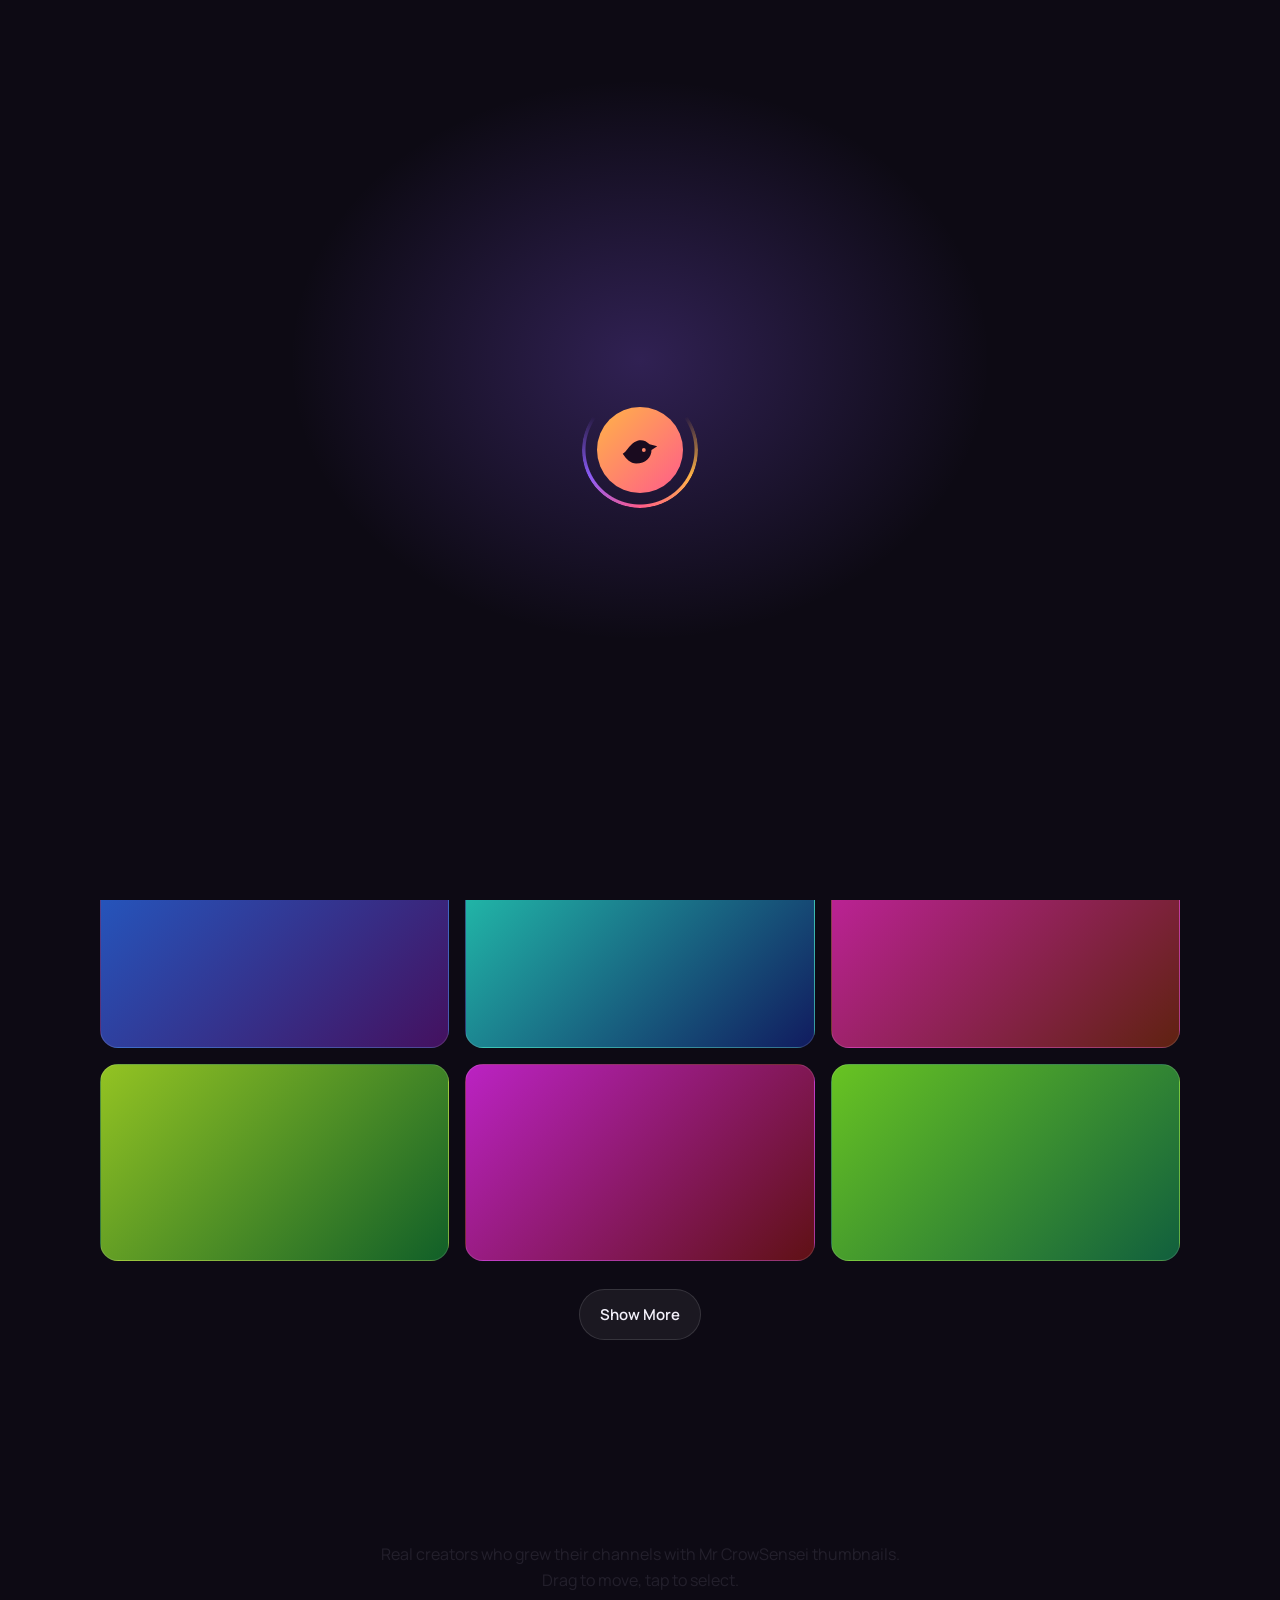
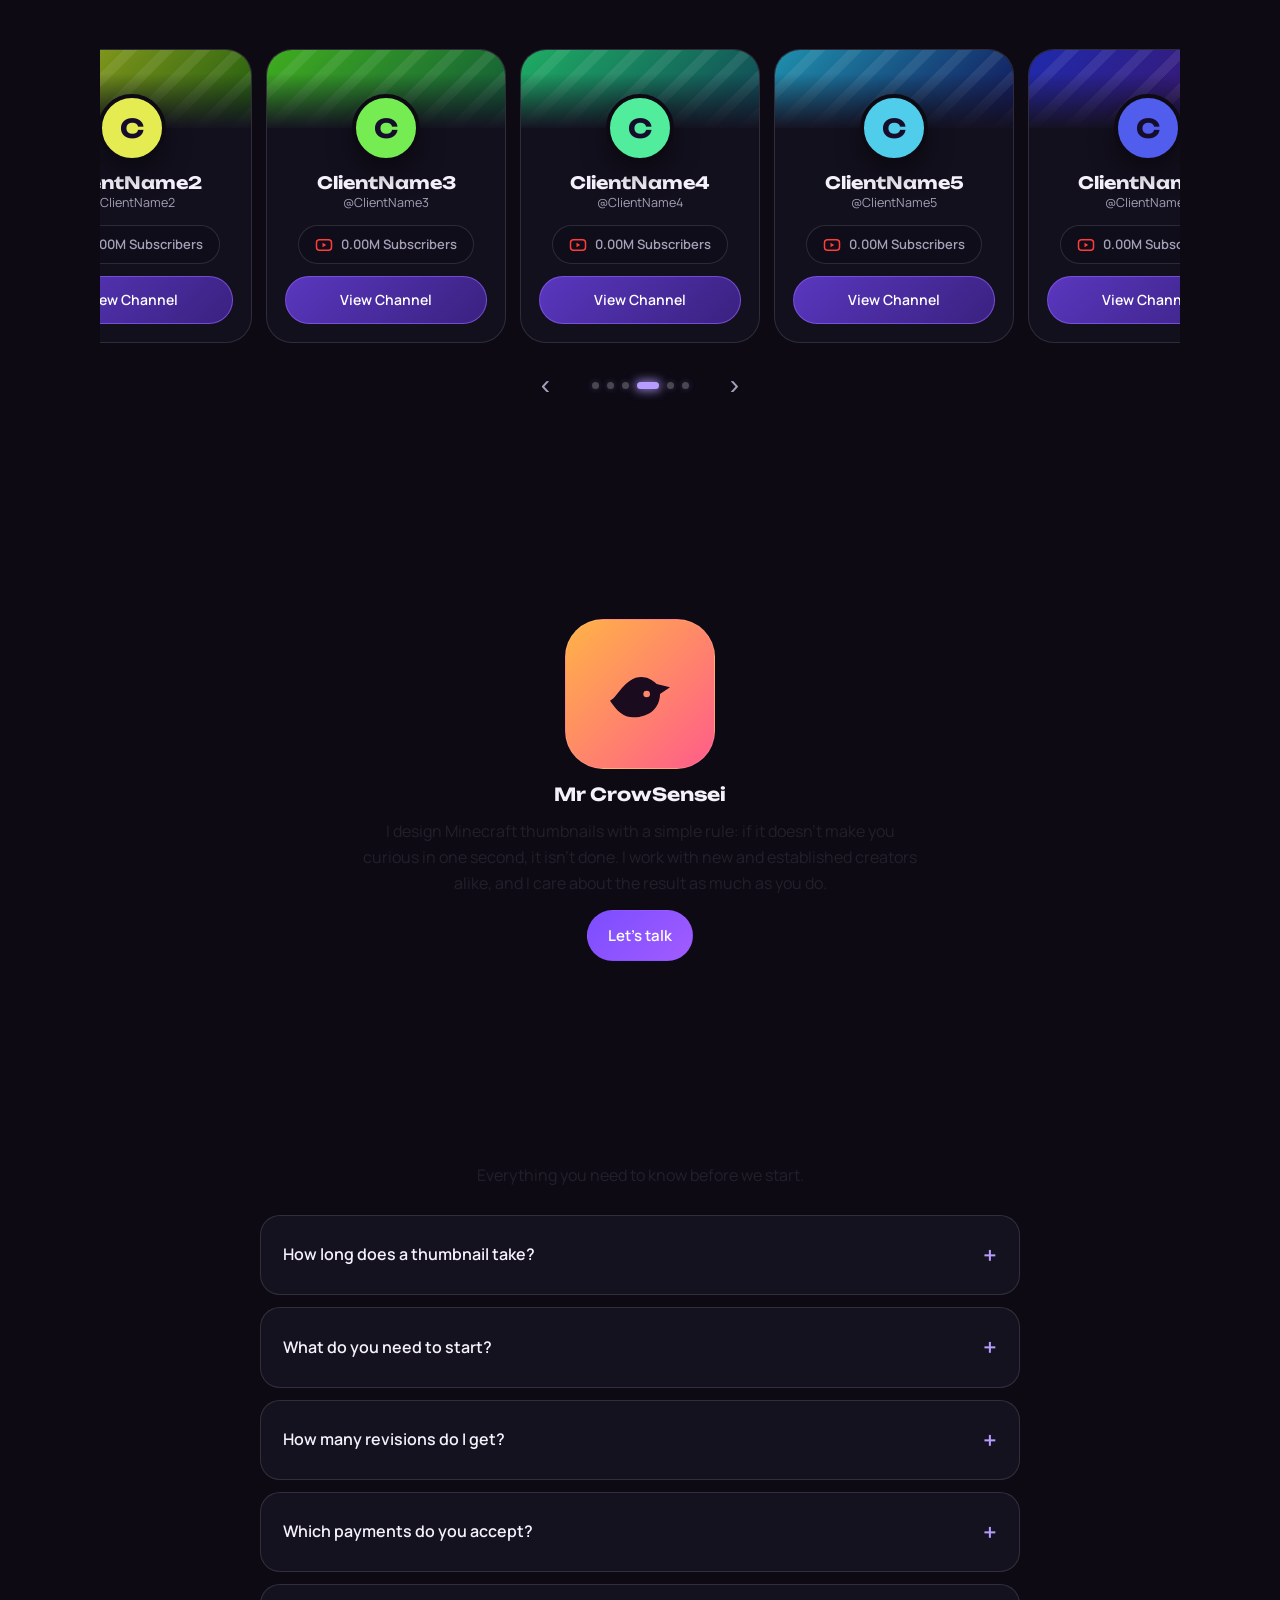
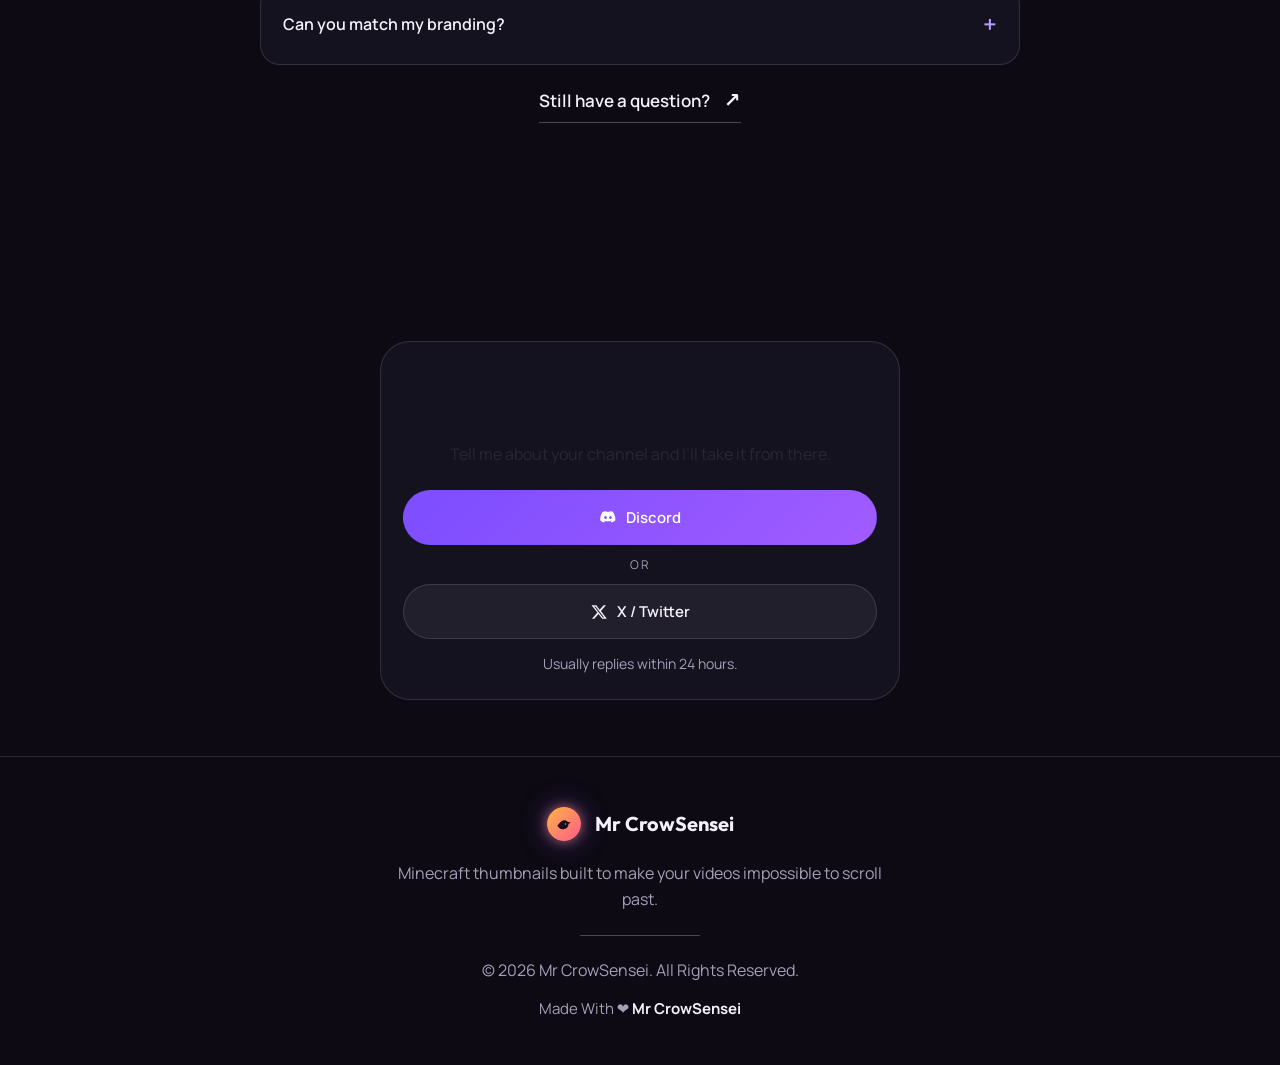
==== index.html @ 24ac427c "Update index.html" ====
<!DOCTYPE html>
<html lang="en">
<head>
<meta charset="utf-8">
<meta name="color-scheme" content="dark">
<meta name="viewport" content="width=device-width, initial-scale=1, viewport-fit=cover">
<meta name="theme-color" content="#0d0a14">
<script>try{var __t=localStorage.getItem("cs_theme");document.documentElement.dataset.theme=(__t==="light")?"light":"dark"}catch(e){document.documentElement.dataset.theme="dark"}</script>
<title>Mr CrowSensei — Thumbnail Designer</title>
<meta name="description" content="Mr CrowSensei — Professional Minecraft Thumbnail Designer">
<meta property="og:type" content="website">
<meta property="og:site_name" content="Mr CrowSensei">
<meta property="og:title" content="Mr CrowSensei — Thumbnail Designer">
<meta property="og:description" content="Mr CrowSensei — Professional Minecraft Thumbnail Designer">
<meta property="og:url" content="https://YOUR-SITE-URL/">
<meta property="og:image" content="https://YOUR-SITE-URL/banner.png">
<meta property="og:image:width" content="1200">
<meta property="og:image:height" content="630">
<meta name="twitter:card" content="summary_large_image">
<meta name="twitter:title" content="Mr CrowSensei — Thumbnail Designer">
<meta name="twitter:description" content="Mr CrowSensei — Professional Minecraft Thumbnail Designer">
<meta name="twitter:image" content="https://YOUR-SITE-URL/banner.png">
<link rel="preconnect" href="https://fonts.googleapis.com">
<link rel="preconnect" href="https://fonts.gstatic.com" crossorigin>
<link href="https://fonts.googleapis.com/css2?family=Manrope:wght@400;500;600;700;800&family=Outfit:wght@600;700&family=Unbounded:wght@600;700&display=swap" rel="stylesheet">
<style>
:root{--bg:#0d0a14;--bgr:13,10,20;--tx:#f4f1fb;--mu:#a59fb8;--v:#8b5cf6;--vl:#b79cff;--a:#ffb347;--p:#ff5c8a;--sf:rgba(24,20,34,.8);--card:20,17,32;--nav:18,14,28;--bd:rgba(255,255,255,.12);--ov1:rgba(255,255,255,.06);--ov2:rgba(255,255,255,.1);--line:rgba(255,255,255,.25);--g1:rgba(139,92,246,.28);--g2:rgba(255,179,71,.08);--g3:rgba(255,92,138,.14);--nsh:rgba(0,0,0,.35);box-sizing:border-box;color-scheme:dark;padding-top:env(safe-area-inset-top,0px);padding-bottom:env(safe-area-inset-bottom,0px)}
html[data-theme=light]{--bg:#f6f3ff;--bgr:246,243,255;--tx:#1b1530;--mu:#6a6382;--vl:#7c4dff;--sf:rgba(255,255,255,.85);--card:255,255,255;--nav:255,255,255;--bd:rgba(40,20,80,.14);--ov1:rgba(40,20,80,.06);--ov2:rgba(40,20,80,.1);--line:rgba(40,20,80,.28);--g1:rgba(139,92,246,.16);--g2:rgba(255,179,71,.14);--g3:rgba(255,92,138,.1);--nsh:rgba(40,20,80,.14);color-scheme:light}
*{box-sizing:border-box;margin:0}
html{scroll-behavior:smooth;scroll-padding-top:90px;background:var(--bg)}
body{background:var(--bg);color:var(--tx);font-family:Manrope,system-ui,-apple-system,Segoe UI,sans-serif;line-height:1.6;overflow-x:hidden;transition:background-color .4s,color .4s}
body.ld{overflow:hidden}
body::before{content:"";position:fixed;inset:0;z-index:-2;background:radial-gradient(520px 480px at 85% 0,var(--g1),transparent 65%),radial-gradient(500px 420px at 0 55%,var(--g2),transparent 65%),radial-gradient(560px 500px at 65% 100%,var(--g3),transparent 65%)}
#pt{position:fixed;inset:0;width:100%;height:100%;z-index:-1;pointer-events:none}
a{color:inherit;text-decoration:none}
section{padding:56px 20px;max-width:1120px;margin:auto}
/* loader */
#ld{position:fixed;inset:0;z-index:100;background:radial-gradient(500px 400px at 50% 40%,var(--g1),transparent 70%),var(--bg);display:flex;flex-direction:column;align-items:center;justify-content:center;gap:26px;transition:opacity .7s,visibility .7s}
#ld.out{opacity:0;visibility:hidden}
.lw{position:relative;width:116px;height:116px;display:grid;place-items:center}
.ring{position:absolute;inset:0;border-radius:50%;background:conic-gradient(from 0deg,transparent 0 15%,var(--a),var(--p),var(--v),transparent 85%);-webkit-mask:radial-gradient(farthest-side,transparent calc(100% - 4px),#000 calc(100% - 3px));mask:radial-gradient(farthest-side,transparent calc(100% - 4px),#000 calc(100% - 3px));animation:spin 1.4s linear infinite}
@keyframes spin{to{transform:rotate(360deg)}}
.lcr{width:86px;height:86px;border-radius:50%;background:linear-gradient(135deg,var(--a),var(--p));display:grid;place-items:center;animation:pl 1.6s ease-in-out infinite;overflow:hidden}
.lcr svg{width:46px;fill:#1a0b1f}
@keyframes pl{50%{transform:scale(1.07)}}
/* nav (flat translucent glass, like Watereye) */
.nav{position:fixed;top:calc(env(safe-area-inset-top,0px) + 12px);left:50%;transform:translateX(-50%);width:min(94%,980px);z-index:50;display:flex;align-items:center;justify-content:space-between;padding:7px 10px 7px 8px;border-radius:999px;background:rgba(var(--nav),.5);backdrop-filter:blur(18px) saturate(150%);-webkit-backdrop-filter:blur(18px) saturate(150%);border:1px solid var(--bd);box-shadow:0 8px 30px var(--nsh)}
.logo{display:flex;align-items:center;gap:10px;font:700 16px Outfit,system-ui;letter-spacing:.2px}
.lg0{width:34px;height:34px;border-radius:50%;background:linear-gradient(135deg,var(--a),var(--p));display:grid;place-items:center;flex:none;overflow:hidden;box-shadow:0 0 12px rgba(255,140,110,.6),0 0 26px rgba(139,92,246,.5);animation:lgw 3s ease-in-out infinite}
@keyframes lgw{50%{box-shadow:0 0 18px rgba(255,140,110,.85),0 0 38px rgba(139,92,246,.7)}}
.lg0 svg{width:18px;fill:#1a0b1f}
.links{display:flex;gap:2px}
.links a{padding:8px 14px;border-radius:999px;font-size:14px;color:var(--mu);font-weight:600;transition:.2s}
.links a:hover,.links a.act{color:var(--tx);background:var(--ov1)}
.nr{display:flex;align-items:center;gap:6px}
.tbtn{width:36px;height:36px;border:0;border-radius:50%;background:var(--ov1);color:var(--tx);display:grid;place-items:center;cursor:pointer;padding:0;transition:background .2s,transform .3s}
.tbtn:hover{background:var(--ov2);transform:rotate(18deg)}
.tbtn svg{width:18px;height:18px}
.tbtn .su{display:none}
html[data-theme=light] .tbtn .su{display:block}
html[data-theme=light] .tbtn .mo{display:none}
.cta,.mcta{border:1px solid rgba(139,92,246,.7);background:linear-gradient(135deg,rgba(94,58,200,.95),rgba(60,34,130,.97));color:#fff;font-weight:600}
.cta{padding:10px 20px;border-radius:999px;font-size:14px}
.burger{display:none;width:38px;height:38px;border:0;background:none;cursor:pointer;flex-direction:column;gap:5px;align-items:center;justify-content:center}
.burger span{width:20px;height:2px;background:var(--tx);border-radius:2px;transition:.3s}
.burger.on span:nth-child(1){transform:translateY(7px) rotate(45deg)}
.burger.on span:nth-child(2){opacity:0}
.burger.on span:nth-child(3){transform:translateY(-7px) rotate(-45deg)}
.menu{position:fixed;top:calc(env(safe-area-inset-top,0px) + 70px);left:50%;transform:translate(-50%,-8px);width:min(94%,980px);z-index:49;padding:10px;border-radius:28px;background:rgba(var(--nav),.62);backdrop-filter:blur(28px) saturate(140%);-webkit-backdrop-filter:blur(28px) saturate(140%);border:1px solid var(--bd);box-shadow:0 12px 40px var(--nsh);opacity:0;pointer-events:none;transition:.3s;display:flex;flex-direction:column;gap:2px;text-align:center}
.menu.on{opacity:1;pointer-events:auto;transform:translate(-50%,0)}
.menu a{padding:11px 16px;border-radius:16px;font-size:15px;color:var(--mu);font-weight:500}
.menu a.act,.menu a:active{background:var(--ov2);color:var(--tx)}
.menu .mcta{margin-top:6px;padding:12px;border-radius:999px;color:#fff}
@media(max-width:820px){.links,.cta{display:none}.burger{display:flex}}
/* hero */
.hero{position:relative;min-height:0;display:flex;align-items:center;justify-content:center;text-align:center;padding:118px 20px 30px}
.hbg{position:absolute;top:0;bottom:0;left:50%;width:100vw;margin-left:-50vw;overflow:hidden;z-index:0;pointer-events:none;-webkit-mask-image:linear-gradient(#000 60%,transparent);mask-image:linear-gradient(#000 60%,transparent)}
.hbg::after{content:"";position:absolute;inset:0;background:radial-gradient(70% 60% at 50% 45%,rgba(var(--bgr),.82),rgba(var(--bgr),.3))}
.rot{position:absolute;inset:-20% -30%;display:flex;flex-direction:column;gap:14px;justify-content:center;opacity:.5;transform:rotate(-10deg)}
.hr .in{display:flex;gap:14px;width:max-content;animation:mq 80s linear infinite}
.hr:nth-child(2) .in{animation-duration:100s;animation-direction:reverse}
.hr:nth-child(3) .in{animation-duration:70s}
@keyframes mq{to{transform:translateX(-50%)}}
.hr i{display:block;width:210px;aspect-ratio:16/9;border-radius:14px;border:1px solid var(--bd)}
.hc{position:relative;z-index:1;max-width:700px}
.kick{display:inline-flex;align-items:center;gap:10px;padding:10px 20px 10px 16px;border-radius:999px;background:rgba(var(--card),.8);border:1px solid var(--bd);font-size:14px;font-weight:600;color:var(--tx)}
.gd{width:10px;height:10px;border-radius:50%;background:#34d58a;animation:gdp 2s ease-in-out infinite}
@keyframes gdp{0%,100%{box-shadow:0 0 2px 0 rgba(52,213,138,.9)}50%{box-shadow:0 0 14px 5px rgba(52,213,138,.5)}}
h1{font:800 clamp(38px,10.5vw,84px)/1.05 Manrope,system-ui;letter-spacing:-2px;margin:22px 0 12px}
h1 span,.grad{background:linear-gradient(90deg,var(--a),var(--p),var(--vl));-webkit-background-clip:text;background-clip:text;color:transparent}
.hl{font:600 clamp(18px,4.8vw,28px)/1.35 Manrope,system-ui;margin-bottom:14px}
.sw{position:relative;display:inline-block;animation:dim 6s infinite}
.sw::after{content:"";position:absolute;left:-4px;right:-4px;top:54%;height:4px;border-radius:4px;background:#ff2d4d;box-shadow:0 0 12px #ff2d4d;transform:scaleX(0);transform-origin:left;animation:ln 6s infinite}
.nw{display:inline-block;color:var(--vl);font-weight:800;animation:pop 6s infinite}
@keyframes ln{0%,10%{transform:scaleX(0)}28%,88%{transform:scaleX(1)}95%,100%{transform:scaleX(0)}}
@keyframes dim{0%,25%{opacity:1}35%,88%{opacity:.4}95%,100%{opacity:1}}
@keyframes pop{0%,28%{opacity:0;transform:translateY(8px) scale(.9)}40%,88%{opacity:1;transform:none}95%,100%{opacity:0;transform:translateY(8px) scale(.9)}}
.hc>p{color:var(--mu);font-size:clamp(15px,3.8vw,18px);max-width:520px;margin:0 auto}
.btns{display:flex;gap:10px;justify-content:center;margin:26px 0}
.btn,.cv,.cta,.mcta{position:relative;overflow:hidden;transition:transform .25s,background .2s,border-color .2s}
.btn{display:inline-flex;align-items:center;justify-content:center;gap:9px;padding:14px 20px;border-radius:999px;border:1px solid var(--bd);background:var(--ov1);color:var(--tx);font:600 15px Manrope,system-ui;cursor:pointer;white-space:nowrap}
.btn:hover{background:var(--ov2)}
.btn.p{background:linear-gradient(135deg,#7c4dff,#a15cff);border-color:transparent;color:#fff}
.btn::after,.cv::after,.cta::after,.mcta::after{content:"";position:absolute;top:0;bottom:0;left:-70%;width:45%;background:linear-gradient(105deg,transparent,rgba(255,255,255,.42),transparent);transform:skewX(-20deg);pointer-events:none;opacity:0}
.btn.pr,.cv.pr,.cta.pr,.mcta.pr{transform:scale(1.04)}
.shine::after{animation:shn .85s ease}
@keyframes shn{0%{left:-70%;opacity:1}100%{left:130%;opacity:1}}
.hero .btns .btn{flex:1;max-width:210px;padding:14px 10px;font-size:clamp(13px,3.7vw,15px)}
.stats{display:flex;justify-content:center;gap:clamp(22px,7vw,50px)}
.stats b{display:block;font:800 clamp(24px,6vw,32px) Manrope,system-ui;color:var(--vl);line-height:1.2}
.stats span{font-size:11px;letter-spacing:1.5px;text-transform:uppercase;color:var(--mu)}
/* headings */
.tag{display:flex;align-items:center;justify-content:center;gap:14px;color:var(--vl);font:600 14px Manrope,system-ui;letter-spacing:1.5px;text-transform:uppercase}
.tag::before,.tag::after{content:"";width:60px;height:1px}
.tag::before{background:linear-gradient(90deg,transparent,#8b5cf6)}
.tag::after{background:linear-gradient(90deg,#8b5cf6,transparent)}
h2{font:800 clamp(26px,6vw,42px)/1.12 Manrope,system-ui;text-align:center;letter-spacing:-1px;margin:14px 0 10px}
.sub{color:var(--mu);text-align:center;max-width:540px;margin:0 auto 26px}
/* text animations (different style per heading) */
.aw{display:inline-block;vertical-align:bottom}
[data-a=rise] .aw{overflow:hidden;padding:.08em .05em .18em;margin:-.08em -.05em -.18em}
[data-a] .ai{display:inline-block;transition:transform .85s cubic-bezier(.2,.8,.2,1),opacity .85s ease,filter .85s ease;transition-delay:calc(var(--d,0ms) + var(--i)*70ms)}
[data-a=rise] .ai{transform:translateY(115%) rotate(4deg);opacity:0;filter:blur(8px)}
[data-a=blur] .ai{transform:scale(1.25);opacity:0;filter:blur(16px)}
[data-a=letters] .ai{transform:translateY(.5em);opacity:0;filter:blur(6px);transition-delay:calc(var(--d,0ms) + var(--i)*28ms)}
[data-a=slide] .ai{transform:translateX(-36px);opacity:0}
[data-a=flip]{perspective:700px}
[data-a=flip] .ai{transform:rotateX(-85deg) translateY(30%);transform-origin:50% 100%;opacity:0}
[data-a=fade] .ai{opacity:.14;transition:opacity .6s ease;transition-delay:calc(var(--d,0ms) + var(--i)*30ms)}
[data-a].in .ai{transform:none;opacity:1;filter:none}
h1 span .ai,.grad .ai{background:linear-gradient(90deg,var(--a),var(--p),var(--vl));-webkit-background-clip:text;background-clip:text;color:transparent}
[data-a=tag]{opacity:0;letter-spacing:.6em;transition:opacity .8s,letter-spacing .9s cubic-bezier(.2,.8,.2,1)}
[data-a=tag].in{opacity:1;letter-spacing:1.5px}
[data-a=tag]::before,[data-a=tag]::after{transform:scaleX(0);transition:transform .9s .2s}
[data-a=tag]::before{transform-origin:right}
[data-a=tag]::after{transform-origin:left}
[data-a=tag].in::before,[data-a=tag].in::after{transform:scaleX(1)}
/* portfolio */
.grid{display:grid;grid-template-columns:repeat(auto-fill,minmax(320px,1fr));gap:16px}
.th{position:relative;aspect-ratio:16/9;border-radius:18px;border:1px solid var(--bd);cursor:pointer;transition:transform .25s}
.hide{display:none}
.more{display:flex;margin:28px auto 0;width:max-content}
/* creators */
.car{position:relative;display:flex;gap:14px;overflow-x:auto;scrollbar-width:none;padding:30px 14px 22px;overscroll-behavior-x:contain;cursor:grab;-webkit-overflow-scrolling:touch}
.car::-webkit-scrollbar{display:none}
.car.drag{cursor:grabbing;user-select:none}
.cc{flex:0 0 min(240px,66vw);border-radius:26px;background:rgba(var(--card),.9);border:1px solid var(--bd);overflow:hidden;text-align:center;padding-bottom:18px;transition:border-color .25s,box-shadow .25s,transform .35s cubic-bezier(.2,.8,.2,1);cursor:pointer;user-select:none;-webkit-user-select:none}
.cc:not(.sel){transform:none}
.cc.sel{transform:scale(1.05);z-index:2;border-color:var(--vl);box-shadow:0 0 0 1px var(--vl),0 0 20px rgba(139,92,246,.22)}
.cc a{-webkit-user-drag:none}
.cb{height:78px;position:relative}
.cb::before{content:"";position:absolute;inset:0;z-index:1;background:linear-gradient(to bottom,transparent 30%,rgba(var(--card),.97))}
.cb::after{content:"";position:absolute;inset:0;background:repeating-linear-gradient(135deg,rgba(255,255,255,.14) 0 10px,transparent 10px 26px);opacity:.55}
.ca{width:68px;height:68px;border-radius:50%;margin:-34px auto 0;border:4px solid var(--bg);display:grid;place-items:center;font:700 26px Unbounded,system-ui;color:#150d2b;position:relative;z-index:2;box-shadow:0 12px 26px rgba(0,0,0,.45);overflow:hidden}
.cn{font:700 17px Unbounded,system-ui;margin-top:10px}
.ch{color:var(--mu);font-size:12.5px}
.cs{display:inline-flex;align-items:center;gap:8px;margin:12px 0;padding:8px 16px;border-radius:999px;background:rgba(var(--bgr),.5);border:1px solid var(--bd);font-weight:600;color:var(--mu);font-size:13px}
.cv{display:block;margin:0 18px;padding:12px;border-radius:999px;border:1px solid rgba(139,92,246,.7);background:linear-gradient(135deg,rgba(94,58,200,.95),rgba(60,34,130,.97));color:#fff;font-weight:600;font-size:14px}
.cnav{display:flex;align-items:center;justify-content:center;gap:30px;margin-top:4px}
.cnb{width:32px;height:32px;border:0;background:none;color:var(--mu);font-size:28px;line-height:1;cursor:pointer;padding:0}
.cnb:hover{color:var(--tx)}
.cdots{display:flex;gap:8px;align-items:center}
.cdots span{width:7px;height:7px;border-radius:7px;background:var(--line);cursor:pointer;transition:.3s;box-shadow:0 0 6px rgba(183,156,255,.25)}
.cdots .on{width:22px;background:var(--vl);box-shadow:0 0 10px 2px rgba(183,156,255,.75)}
/* about / faq / contact */
.ab{display:flex;flex-direction:column;align-items:center;text-align:center;gap:14px;margin-top:26px}
.avs{width:150px;height:150px;border-radius:38px;background:linear-gradient(135deg,var(--a),var(--p));display:grid;place-items:center;border:1px solid var(--bd);overflow:hidden;animation:flt 6s ease-in-out infinite}
@keyframes flt{0%,100%{transform:translateY(0)}50%{transform:translateY(-10px)}}
.avs svg{width:80px;fill:#1a0b1f}
.ab b{font:700 18px Unbounded,system-ui}
.ab p{color:var(--mu);max-width:560px}
details{border-radius:20px;border:1px solid var(--bd);background:var(--sf);margin-bottom:12px;max-width:760px;margin-left:auto;margin-right:auto}
summary{list-style:none;display:flex;justify-content:space-between;align-items:center;gap:14px;padding:20px 22px;font-weight:600;cursor:pointer}
summary::-webkit-details-marker{display:none}
summary::after{content:"+";font-size:24px;color:var(--vl);transition:transform .3s;flex:none}
details[open] summary::after{transform:rotate(45deg)}
details p{padding:0 22px 20px;color:var(--mu)}
.stq{display:flex;width:max-content;align-items:center;gap:14px;margin:24px auto 0;padding-bottom:10px;border-bottom:1px solid var(--line);font:600 17px Manrope,system-ui;color:var(--tx);transition:.2s}
.stq span{font-size:20px;line-height:1}
.stq:hover{border-color:var(--vl);color:var(--vl)}
.ct{text-align:center}
.cbox{max-width:520px;margin:26px auto 0;padding:30px 22px 24px;border-radius:30px;background:var(--sf);border:1px solid var(--bd)}
.cbox h3{font:800 clamp(19px,5vw,25px)/1.25 Manrope,system-ui;margin-bottom:8px}
.cbox .sub{margin-bottom:22px}
#contact h2{font-weight:800}
#cts{display:flex;flex-direction:column;gap:10px;margin:0 0 14px}
#cts .btn{width:100%;padding:16px}
.or{color:var(--mu);font-size:12px;letter-spacing:2px;text-transform:uppercase;text-align:center}
.ic{width:18px;height:18px;flex:none}
.note{color:var(--mu);font-size:14px}
footer{text-align:center;padding:50px 20px 44px;border-top:1px solid var(--bd);color:var(--mu)}
.ft-top{display:flex;align-items:center;justify-content:center;gap:14px;width:max-content;margin:0 auto;cursor:pointer;transition:transform .3s}
.ft-top:hover{transform:translateY(-3px)}
.ft-top b{font:700 20px/1 Outfit,system-ui;color:var(--tx)}
.ft-d{max-width:520px;margin:20px auto 0;font-size:16px}
.ft-hr{width:120px;height:1px;background:var(--line);margin:22px auto}
.ft-m{margin-top:14px;font-size:15px}.ft-m b{color:var(--tx)}
.hrt{display:inline-block;animation:hb 1.4s ease-in-out infinite}
@keyframes hb{0%,100%{transform:scale(1)}50%{transform:scale(1.2)}}
/* fade (blur-in) on scroll */
.rv{opacity:0;transform:translateY(26px);filter:blur(10px);transition:opacity .8s ease,transform .8s ease,filter .8s ease}
.rv.in{opacity:1;transform:none;filter:none}
.th.rv{transition:opacity .8s ease,filter .8s ease,transform .35s ease}
.th.rv.in:hover,.th.rv.in:active,.th.rv.in.hv{transform:scale(1.05);z-index:2}
@media(hover:hover){.btn:hover,.cv:hover,.cta:hover,.mcta:hover{transform:scale(1.04)}}
@media(prefers-reduced-motion:reduce){.rv{opacity:1!important;transform:none!important;filter:none!important}[data-a] .ai{opacity:1!important;transform:none!important;filter:none!important}[data-a=tag]{opacity:1!important;letter-spacing:1.5px!important}[data-a=tag]::before,[data-a=tag]::after{transform:none!important}.avs{animation:none}}
/* viewer */
.vxb{width:48px;height:48px;font-size:22px}
#vw{position:fixed;inset:0;z-index:90;background:rgba(var(--bgr),.96);display:flex;flex-direction:column;padding-top:env(safe-area-inset-top,0px);opacity:0;visibility:hidden;transition:opacity .3s,visibility .3s}
#vw.on{opacity:1;visibility:visible}
.vtop{display:flex;align-items:center;justify-content:flex-end;gap:10px;padding:16px 18px}
.vb2{width:42px;height:42px;border-radius:50%;border:1px solid var(--bd);background:var(--ov1);color:var(--tx);font-size:20px;cursor:pointer;display:grid;place-items:center;flex:none;padding:0}
#vc{font-size:12px;color:var(--mu)}
#vst{flex:1;position:relative;overflow:hidden;touch-action:none;display:grid;place-items:center}
#vi{width:min(calc(100% - 32px),calc((100vh - 300px)*16/9));aspect-ratio:16/9;border-radius:22px;transition:transform .25s;will-change:transform;box-shadow:0 20px 60px rgba(0,0,0,.45)}
#vi.dr{transition:none}
.vhint{text-align:center;color:var(--mu);font-size:15px;padding:10px 0 12px}
.vstrip{display:flex;align-items:center;gap:10px;padding:0 14px calc(env(safe-area-inset-bottom,0px) + 16px)}
#vs{position:relative;flex:1;display:flex;gap:8px;overflow-x:auto;scrollbar-width:none;padding:6px 2px}
#vs::-webkit-scrollbar{display:none}
#vs i{flex:none;width:92px;aspect-ratio:16/9;border-radius:10px;opacity:.6;border:2px solid transparent;cursor:pointer;transition:.2s}
#vs i.on{opacity:1;border-color:var(--tx);transform:scale(1.05)}
</style>
</head>
<body class="ld">
<canvas id="pt"></canvas>
<div id="ld"><div class="lw"><div class="ring"></div><div class="lcr"><svg viewBox="0 0 24 24"><path d="M3 14c2-1 3-4 6-6 3-2 6-1 8 1l4 1-3 2c0 4-3 7-8 7-3 0-5-2-7-5zm11-3a1 1 0 100 2 1 1 0 000-2z"/></svg></div></div></div>

<nav class="nav">
  <a class="logo" href="#home"><span class="lg0"><svg viewBox="0 0 24 24"><path d="M3 14c2-1 3-4 6-6 3-2 6-1 8 1l4 1-3 2c0 4-3 7-8 7-3 0-5-2-7-5zm11-3a1 1 0 100 2 1 1 0 000-2z"/></svg></span><span class="sn">Mr CrowSensei</span></a>
  <div class="links"><a href="#home">Home</a><a href="#work">Portfolio</a><a href="#clients">Creators</a><a href="#about">About</a><a href="#faq">FAQs</a><a href="#contact">Contact</a></div>
  <div class="nr"><button class="tbtn" id="tt" aria-label="Switch theme"><svg class="mo" viewBox="0 0 24 24" fill="currentColor"><path d="M21 12.8A9 9 0 1 1 11.2 3a7 7 0 0 0 9.8 9.8z"/></svg><svg class="su" viewBox="0 0 24 24" fill="none" stroke="currentColor" stroke-width="2" stroke-linecap="round"><circle cx="12" cy="12" r="4"/><path d="M12 2v2M12 20v2M4.9 4.9l1.4 1.4M17.7 17.7l1.4 1.4M2 12h2M20 12h2M4.9 19.1l1.4-1.4M17.7 6.3l1.4-1.4"/></svg></button><a class="cta" href="#contact">Contact Me</a><button class="burger" id="bg" aria-label="Menu"><span></span><span></span><span></span></button></div>
</nav>
<div class="menu" id="mn"><a href="#home">Home</a><a href="#work">Portfolio</a><a href="#clients">Creators</a><a href="#about">About</a><a href="#faq">FAQs</a><a href="#contact">Contact</a><a class="mcta" href="#contact">Contact Me</a></div>

<section class="hero" id="home">
  <div class="hbg" id="hbg"></div>
  <div class="hc">
    <span class="kick"><i class="gd"></i>Available for commissions</span>
    <h1>Mr <span>CrowSensei</span></h1>
    <div class="hl"><span class="t1">Your Video Deserves A Thumbnail That</span> <span style="white-space:nowrap"><span class="sw">Whispers</span> <span class="nw">Roars</span>.</span></div>
    <p>Minecraft thumbnails built to make thumbs stop scrolling and start tapping.</p>
    <div class="btns"><a class="btn p" href="#work">View My Work</a><a class="btn" href="#contact">Work With Me</a></div>
    <div class="stats"><div><b data-n="300" data-s="+">0+</b><span>Thumbnails</span></div><div><b data-n="40" data-s="+">0+</b><span>Creators</span></div><div><b data-n="50" data-s="M+">0M+</b><span>Views driven</span></div></div>
  </div>
</section>

<section id="work">
  <div class="tag">The Work</div><h2>Featured Thumbnails</h2>
  <p class="sub">Recent thumbnails crafted for Minecraft creators. Tap any thumbnail to view it full screen.</p>
  <div class="grid" id="bn"></div>
  <a class="btn more" href="#" id="sm">Show More</a>
</section>

<section id="clients">
  <div class="tag">Creators</div><h2>Trusted by creators</h2>
  <p class="sub">Real creators who grew their channels with Mr CrowSensei thumbnails. Drag to move, tap to select.</p>
  <div class="car" id="tk"></div>
  <div class="cnav"><button class="cnb" id="cpv" aria-label="Previous">‹</button><div class="cdots" id="cdots"></div><button class="cnb" id="cnx" aria-label="Next">›</button></div>
</section>

<section id="about">
  <div class="tag">About</div><h2>The mind behind the feathers</h2>
  <div class="ab"><div class="avs"><svg viewBox="0 0 24 24"><path d="M3 14c2-1 3-4 6-6 3-2 6-1 8 1l4 1-3 2c0 4-3 7-8 7-3 0-5-2-7-5zm11-3a1 1 0 100 2 1 1 0 000-2z"/></svg></div>
    <b>Mr CrowSensei</b>
    <p>I design Minecraft thumbnails with a simple rule: if it doesn’t make you curious in one second, it isn’t done. I work with new and established creators alike, and I care about the result as much as you do.</p>
    <a class="btn p" href="#contact">Let’s talk</a></div>
</section>

<section id="faq">
  <div class="tag">FAQs</div><h2>Quick answers</h2>
  <p class="sub">Everything you need to know before we start.</p>
  <details><summary>How long does a thumbnail take?</summary><p>Usually 2-3 days, and faster if you share a deadline.</p></details>
  <details><summary>What do you need to start?</summary><p>Edit this answer.</p></details>
  <details><summary>How many revisions do I get?</summary><p>Edit this answer.</p></details>
  <details><summary>Which payments do you accept?</summary><p>Edit this answer.</p></details>
  <details><summary>Can you match my branding?</summary><p>Edit this answer.</p></details>
  <a class="stq" href="#contact">Still have a question? <span>↗</span></a>
</section>

<section id="contact" class="ct">
  <div class="tag">Contact</div>
  <h2>Let’s Work <span class="grad">Together</span></h2>
  <div class="cbox">
    <h3>Ready to make your next video unmissable?</h3>
    <p class="sub">Tell me about your channel and I’ll take it from there.</p>
    <div id="cts"></div><p class="note">Usually replies within 24 hours.</p>
  </div>
</section>

<footer>
  <a class="ft-top" href="#home" id="ftl"><span class="lg0"><svg viewBox="0 0 24 24"><path d="M3 14c2-1 3-4 6-6 3-2 6-1 8 1l4 1-3 2c0 4-3 7-8 7-3 0-5-2-7-5zm11-3a1 1 0 100 2 1 1 0 000-2z"/></svg></span><b>Mr CrowSensei</b></a>
  <p class="ft-d">Minecraft thumbnails built to make your videos impossible to scroll past.</p>
  <div class="ft-hr"></div>
  <p>© 2026 Mr CrowSensei. All Rights Reserved.</p>
  <p class="ft-m">Made With <span class="hrt">❤️</span> <b>Mr CrowSensei</b></p>
</footer>

<div id="vw"><div class="vtop"><button class="vb2 vxb" id="vx" aria-label="Close">✕</button></div><div id="vst"><div id="vi"></div></div><div class="vhint"><span id="vc"></span> · Swipe to browse · double-tap to zoom</div><div class="vstrip"><button class="vb2" id="vpv" aria-label="Previous">‹</button><div id="vs"></div><button class="vb2" id="vnx" aria-label="Next">›</button></div></div>

<script>
var $=function(i){return document.getElementById(i)};
var PR=(document.documentElement.dataset.theme==='light')?'124,77,255':'190,170,255';
var FX={particles:true,shuffle:true,autoScroll:true,speed:2};
var TRACK={url:'',key:''}; /* Supabase URL + anon key: filled during setup, counts portfolio views */
(function(){try{if(!TRACK.url||sessionStorage.getItem('cs_v'))return;sessionStorage.setItem('cs_v','1');var id=localStorage.getItem('cs_id');if(!id){id=(window.crypto&&crypto.randomUUID)?crypto.randomUUID():String(Math.random()).slice(2)+Date.now();localStorage.setItem('cs_id',id)}fetch(TRACK.url+'/rest/v1/views',{method:'POST',headers:{'Content-Type':'application/json',apikey:TRACK.key,Authorization:'Bearer '+TRACK.key,Prefer:'return=minimal'},body:JSON.stringify({visitor:id,ref:document.referrer||null})})}catch(e){}})();
/* contact icons */
var ICO={discord:'<path d="M19.3 5.4A16.6 16.6 0 0 0 15.2 4.1l-.5 1a15.4 15.4 0 0 0-5.4 0l-.5-1A16.6 16.6 0 0 0 4.7 5.4C2.1 9.3 1.4 13.1 1.7 16.8a16.7 16.7 0 0 0 5.1 2.6l1.1-1.8a10.8 10.8 0 0 1-1.7-.8l.4-.3a11.9 11.9 0 0 0 10.2 0l.4.3a10.8 10.8 0 0 1-1.7.8l1.1 1.8a16.7 16.7 0 0 0 5.1-2.6c.4-4.3-.7-8-3.1-11.4zM8.7 14.6c-1 0-1.8-.9-1.8-2s.8-2 1.8-2 1.8.9 1.8 2-.8 2-1.8 2zm6.6 0c-1 0-1.8-.9-1.8-2s.8-2 1.8-2 1.8.9 1.8 2-.8 2-1.8 2z"/>',x:'<path d="M18.2 3h3.1l-6.8 7.7L22.5 21h-6.3l-4.9-6.4L5.7 21H2.6l7.3-8.3L2 3h6.4l4.4 5.9L18.2 3zm-1.1 16.2h1.7L7.3 4.7H5.5l11.6 14.5z"/>',youtube:'<path fill-rule="evenodd" d="M22 8.2a3 3 0 0 0-2.1-2.1C18 5.6 12 5.6 12 5.6s-6 0-7.9.5A3 3 0 0 0 2 8.2C1.5 10.1 1.5 12 1.5 12s0 1.9.5 3.8a3 3 0 0 0 2.1 2.1c1.9.5 7.9.5 7.9.5s6 0 7.9-.5a3 3 0 0 0 2.1-2.1c.5-1.9.5-3.8.5-3.8s0-1.9-.5-3.8zM10 15V9l5.2 3z"/>',instagram:'<rect x="3" y="3" width="18" height="18" rx="5" fill="none" stroke="currentColor" stroke-width="2"/><circle cx="12" cy="12" r="4" fill="none" stroke="currentColor" stroke-width="2"/><circle cx="17.2" cy="6.8" r="1.2"/>',telegram:'<path d="M21.5 3.5 2.8 10.7c-.9.4-.9 1.3 0 1.6l4.7 1.5 1.8 5.6c.2.6 1 .8 1.4.3l2.6-2.6 4.9 3.6c.6.4 1.4.1 1.6-.7l3-15.1c.2-.9-.7-1.5-1.5-1.1z"/>',whatsapp:'<path d="M12 2a10 10 0 0 0-8.6 15L2 22l5.2-1.4A10 10 0 1 0 12 2zm0 18.2a8.2 8.2 0 0 1-4.2-1.2l-.3-.2-3 .8.8-2.9-.2-.3A8.2 8.2 0 1 1 12 20.2zm4.5-6.1c-.2-.1-1.5-.7-1.7-.8-.2-.1-.4-.1-.6.1l-.8 1c-.1.2-.3.2-.5.1a6.7 6.7 0 0 1-3.3-2.9c-.2-.4.2-.4.7-1.3.1-.2 0-.3 0-.5l-.8-1.8c-.2-.5-.4-.4-.6-.4h-.5a1 1 0 0 0-.7.3 3 3 0 0 0-.9 2.2 5.3 5.3 0 0 0 1.1 2.8c.1.2 2.1 3.2 5.1 4.5 1.9.8 2.6.9 3.5.7.6-.1 1.7-.7 2-1.4.2-.7.2-1.2.2-1.4l-.5-.3z"/>',mail:'<path d="M3 5h18a1 1 0 0 1 1 1v12a1 1 0 0 1-1 1H3a1 1 0 0 1-1-1V6a1 1 0 0 1 1-1zm9 7L4 7v1.6l8 5 8-5V7l-8 5z"/>',link:'<path d="M10.6 13.4a4 4 0 0 0 5.7 0l3-3a4 4 0 0 0-5.7-5.7l-1 1m1.8 4.9a4 4 0 0 0-5.7 0l-3 3a4 4 0 0 0 5.7 5.7l1-1" fill="none" stroke="currentColor" stroke-width="2" stroke-linecap="round"/>'};
function ico(u){u=(u||'').toLowerCase();var k='link';if(/discord/.test(u))k='discord';else if(/\/\/(www\.)?(x|twitter)\.com/.test(u))k='x';else if(/youtu/.test(u))k='youtube';else if(/instagram/.test(u))k='instagram';else if(/t\.me|telegram/.test(u))k='telegram';else if(/wa\.me|whatsapp/.test(u))k='whatsapp';else if(/^mailto:/.test(u))k='mail';return '<svg class="ic" viewBox="0 0 24 24" fill="currentColor">'+ICO[k]+'</svg>'}
var CT=[{l:'Discord',u:'https://discord.com/'},{l:'X / Twitter',u:'https://x.com/'}];
function rcts(){$('cts').innerHTML=CT.map(function(c,i){return (i?'<div class="or">or</div>':'')+'<a class="btn'+(i?'':' p')+'" target="_blank" rel="noopener" href="'+c.u+'">'+ico(c.u)+'<span>'+c.l+'</span></a>'}).join('')}rcts();
/* thumbnails: random order on every visit (never the same as last time) */
var ORD=[];for(var k0=1;k0<=12;k0++)ORD.push(k0);
if(FX.shuffle){var lastO='';try{lastO=localStorage.getItem('cs_ord')||''}catch(e){}
 var tr=0;do{for(var a=ORD.length-1;a>0;a--){var b=Math.floor(Math.random()*(a+1)),tmp=ORD[a];ORD[a]=ORD[b];ORD[b]=tmp}tr++}while(ORD.join(',')==lastO&&tr<10);
 try{localStorage.setItem('cs_ord',ORD.join(','))}catch(e){}}
$('bn').innerHTML=ORD.map(function(k,idx){var h=(k*47+250)%360;return '<div class="th'+(idx>5?' hide':'')+'" data-t="Thumbnail '+(k<10?'0':'')+k+'" style="background:linear-gradient(135deg,hsl('+h+' 70% 45%),hsl('+((h+60)%360)+' 70% 22%))"></div>'}).join('');
var op=false;$('sm').onclick=function(e){e.preventDefault();op=!op;document.querySelectorAll('.th').forEach(function(t,i){if(i>5)t.classList.toggle('hide',!op)});this.textContent=op?'Show Less':'Show More'};
/* live shuffle: while FX.shuffle is ON the thumbnails glide to new positions every few seconds */
(function(){if(!FX.shuffle||matchMedia('(prefers-reduced-motion:reduce)').matches)return;var g=$('bn'),seen=true,hov=matchMedia('(hover:hover)').matches;
 new IntersectionObserver(function(en){seen=en[0].isIntersecting},{threshold:.05}).observe(g);
 setInterval(function(){if(!seen||document.hidden||$('vw').classList.contains('on')||g.querySelector('.th.hv')||(hov&&g.querySelector('.th:hover')))return;
  var vis=[].filter.call(g.children,function(t){return !t.classList.contains('hide')});if(vis.length<2)return;
  var before=vis.map(function(t){return t.getBoundingClientRect()}),ref=vis[vis.length-1].nextSibling,ord=vis.slice(),k=0,same=true;
  do{for(var a=ord.length-1;a>0;a--){var b=Math.floor(Math.random()*(a+1)),x=ord[a];ord[a]=ord[b];ord[b]=x}same=ord.every(function(t,i){return t===vis[i]});k++}while(same&&k<6);
  ord.forEach(function(t){g.insertBefore(t,ref)});
  vis.forEach(function(t,i){var r=t.getBoundingClientRect();t.style.transition='none';t.style.transform='translate('+(before[i].left-r.left)+'px,'+(before[i].top-r.top)+'px)'});
  void g.offsetWidth;
  vis.forEach(function(t){t.style.transition='transform .9s cubic-bezier(.2,.8,.2,1)';t.style.transform=''});
  setTimeout(function(){vis.forEach(function(t){t.style.transition=''})},1000)},6000)})();
/* hero: thumbnails scroll horizontally behind the name (stay in place) */
(function(){var tl=[].map.call(document.querySelectorAll('#bn .th'),function(t){return '<i style="'+t.getAttribute('style')+'"></i>'}),rows='';
 for(var r=0;r<3;r++){var sh=tl.slice(r*4).concat(tl.slice(0,r*4)).join('');rows+='<div class="hr"><div class="in">'+sh+sh+'</div></div>'}
 $('hbg').innerHTML='<div class="rot">'+rows+'</div>'})();
/* thumbnail viewer */
var items=[],VI=0,VZ=1,tx=0,ty=0;
function tf(){$('vi').style.transform='translate('+tx+'px,'+ty+'px) scale('+VZ+')'}
function showV(){var it=items[VI];$('vi').style.cssText=it.s;tf();$('vc').textContent=(VI+1)+' / '+items.length;var st=$('vs');[].forEach.call(st.children,function(c,i){c.classList.toggle('on',i==VI)});var c=st.children[VI];if(c)st.scrollTo({left:c.offsetLeft-st.clientWidth/2+c.offsetWidth/2,behavior:'smooth'})}
function openV(i){items=[].map.call(document.querySelectorAll('#bn .th'),function(t){return{t:t.dataset.t,s:t.getAttribute('style')}});$('vs').innerHTML=items.map(function(it,k){return '<i data-i="'+k+'" style="'+it.s+'"></i>'}).join('');VI=i;VZ=1;tx=ty=0;$('vw').classList.add('on');document.body.style.overflow='hidden';$('vs').style.paddingInline=Math.max(0,$('vs').clientWidth/2-46)+'px';showV()}
function go(d){VI=(VI+d+items.length)%items.length;VZ=1;tx=ty=0;showV()}
function zoom(z){VZ=Math.max(1,Math.min(3,z));if(VZ==1){tx=ty=0}tf()}
function closeV(){$('vw').classList.remove('on');document.body.style.overflow=''}
$('bn').onclick=function(e){var t=e.target.closest('.th');if(t)openV([].indexOf.call(document.querySelectorAll('#bn .th'),t))};
$('vx').onclick=closeV;$('vpv').onclick=function(){go(-1)};$('vnx').onclick=function(){go(1)};
$('vs').onclick=function(e){var k=e.target.dataset.i;if(k!=null){VI=+k;VZ=1;tx=ty=0;showV()}};
document.addEventListener('keydown',function(e){if(!$('vw').classList.contains('on'))return;if(e.key==='Escape')closeV();if(e.key==='ArrowRight')go(1);if(e.key==='ArrowLeft')go(-1)});
(function(){var st=$('vst'),dn=false,sx=0,sy=0,ox=0,oy=0,mv=0,lt=0;
 st.addEventListener('pointerdown',function(e){dn=true;sx=e.clientX;sy=e.clientY;ox=tx;oy=ty;mv=0;$('vi').classList.add('dr');st.setPointerCapture(e.pointerId)});
 st.addEventListener('pointermove',function(e){if(!dn)return;var dx=e.clientX-sx,dy=e.clientY-sy;mv=Math.max(mv,Math.abs(dx)+Math.abs(dy));if(VZ>1){tx=ox+dx;ty=oy+dy}else{tx=dx;ty=0}tf()});
 st.addEventListener('pointerup',function(e){if(!dn)return;dn=false;$('vi').classList.remove('dr');var dx=e.clientX-sx;
  if(mv<8){var n=Date.now();if(n-lt<300){zoom(VZ>1?1:2);lt=0}else lt=n;tx=ox;ty=oy;tf()}
  else if(VZ==1){if(Math.abs(dx)>60)go(dx<0?1:-1);else{tx=0;tf()}}});
 st.addEventListener('pointercancel',function(){dn=false;$('vi').classList.remove('dr');if(VZ==1){tx=0;tf()}})})();
/* creators: slow auto-scroll that follows your direction; tap / ‹ › / dots = centre + outline + a bit bigger */
var CLS=[];for(var c=1;c<=6;c++)CLS.push({h:'ClientName'+c,n:'ClientName'+c,s:'0.00M'});
var YT='<svg class="ic" viewBox="0 0 24 24"><rect x="2" y="5" width="20" height="14" rx="4" fill="none" stroke="#ff3b3b" stroke-width="2"/><path d="M10 9l5 3-5 3z" fill="#ff3b3b"/></svg>';
function ccard(c,i){var h=i*43+20;return '<div class="cc"><div class="cb" style="background:linear-gradient(135deg,hsl('+h+' 70% 40%),hsl('+(h+50)+' 70% 20%))"></div><div class="ca" style="background:hsl('+h+' 80% 62%)">'+c.n.charAt(0)+'</div><div class="cn">'+c.n+'</div><div class="ch">@'+c.h+'</div><div class="cs">'+YT+c.s+' Subscribers</div><a class="cv" draggable="false" target="_blank" rel="noopener noreferrer" href="https://www.youtube.com/@'+c.h+'">View Channel</a></div>'}
(function(){var car=$('tk'),dots=$('cdots'),n=CLS.length,one=CLS.map(ccard).join(''),reps=Math.max(3,Math.ceil(3600/(n*254)));car.innerHTML=new Array(reps+1).join(one);
 dots.innerHTML=CLS.map(function(c,i){return '<span data-i="'+i+'"></span>'}).join('');
 var kids=car.children,chips=dots.children,RMc=matchMedia('(prefers-reduced-motion:reduce)').matches,pos=0,dir=1,user=false,hover=false,inView=true,exp=null,idle=null,glide=null,dn=false,mvd=false,sx=0,sl=0,curI=-1,selIdx=null,last=performance.now();
 function Wd(){return kids[n].offsetLeft-kids[0].offsetLeft}
 function cL(i){var k=kids[i];return k.offsetLeft+k.offsetWidth/2-car.clientWidth/2}
 function put(v){pos=v;exp=v;car.scrollLeft=v}
 function sel(i){selIdx=i;var o=car.querySelectorAll('.sel');for(var q=0;q<o.length;q++)if(o[q]!==kids[i])o[q].classList.remove('sel');if(i!=null&&kids[i])kids[i].classList.add('sel')}
 function wrap(){var m=cL(n),w=Wd();if(pos<m-w/2){put(pos+w);if(selIdx!=null)sel(selIdx+n)}else if(pos>m+w/2){put(pos-w);if(selIdx!=null)sel(selIdx-n)}}
 function resume(ms){clearTimeout(idle);idle=setTimeout(function(){user=false;sel(null)},ms)}
 function near(){var b=0,bd=1e9;for(var i=0;i<kids.length;i++){var d=Math.abs(cL(i)-car.scrollLeft);if(d<bd){bd=d;b=i}}return b}
 function act(){var b=near()%n;if(b==curI)return;curI=b;for(var i=0;i<n;i++)chips[i].classList.toggle('on',i==b)}
 function to(idx,ms){var v=cL(idx),a=car.scrollLeft,t0=performance.now();dir=v>=a?1:-1;user=true;clearTimeout(idle);glide=function(t){var k=Math.min(1,(t-t0)/ms),e=1-Math.pow(1-k,3);put(a+(v-a)*e);if(k>=1){glide=null;resume(4000)}}}
 function pickIdx(i){var best=i,bd=1e9;for(var k=0;k<reps;k++){var idx=i+k*n,d=Math.abs(cL(idx)-car.scrollLeft);if(d<bd){bd=d;best=idx}}return best}
 car.addEventListener('scroll',function(){if(exp!=null&&Math.abs(car.scrollLeft-exp)<2){exp=null}else{var d=car.scrollLeft-pos;if(Math.abs(d)>1)dir=d>0?1:-1;pos=car.scrollLeft;wrap()}act()},{passive:true});
 car.addEventListener('touchstart',function(){user=true;glide=null;clearTimeout(idle);pos=car.scrollLeft},{passive:true});
 car.addEventListener('touchend',function(){resume(1500)},{passive:true});
 car.addEventListener('wheel',function(e){if(Math.abs(e.deltaX)>Math.abs(e.deltaY)){user=true;glide=null;resume(1500)}},{passive:true});
 car.addEventListener('pointerdown',function(e){if(e.pointerType!=='mouse')return;dn=true;user=true;glide=null;mvd=false;clearTimeout(idle);sx=e.clientX;sl=car.scrollLeft;pos=sl;car.classList.add('drag')});
 addEventListener('pointermove',function(e){if(!dn)return;var d=e.clientX-sx;if(Math.abs(d)>5)mvd=true;car.scrollLeft=sl-d});
 addEventListener('pointerup',function(){if(!dn)return;dn=false;car.classList.remove('drag');resume(1200)});
 car.addEventListener('pointerenter',function(e){if(e.pointerType==='mouse')hover=true});
 car.addEventListener('pointerleave',function(e){if(e.pointerType==='mouse')hover=false});
 car.addEventListener('click',function(e){if(mvd){mvd=false;e.preventDefault();return}var cc=e.target.closest('.cc');if(!cc||e.target.closest('a'))return;var idx=[].indexOf.call(kids,cc);sel(idx);to(idx,550)});
 document.addEventListener('click',function(e){if(!e.target.closest('.cc,.cnav'))sel(null)});
 $('cnx').onclick=function(){var b=Math.min(kids.length-1,near()+1);sel(b);to(b,550)};
 $('cpv').onclick=function(){var b=Math.max(0,near()-1);sel(b);to(b,550)};
 dots.onclick=function(e){var i=e.target.dataset.i;if(i==null)return;var idx=pickIdx(+i);sel(idx);to(idx,600)};
 new IntersectionObserver(function(en){inView=en[0].isIntersecting},{threshold:0}).observe(car);
 addEventListener('resize',function(){put(cL(n+near()%n))});
 put(cL(n));act();
 (function lp(t){var dt=Math.min(.05,(t-last)/1000);last=t;if(glide)glide(t);else{if(!user&&!hover&&inView&&!RMc&&FX.autoScroll)put(pos+dir*46*[.6,1,1.7][FX.speed-1]*dt);wrap()}requestAnimationFrame(lp)})(performance.now())})();
(function(){var cur=null,tm=null;function off(){if(cur){cur.classList.remove('hv');cur=null}}
 document.addEventListener('touchstart',function(e){var t=e.target.closest&&e.target.closest('.th');if(!t)return;if(cur&&cur!==t)cur.classList.remove('hv');cur=t;t.classList.add('hv');clearTimeout(tm);tm=setTimeout(off,4000)},{passive:true});
 document.addEventListener('touchend',function(){clearTimeout(tm);tm=setTimeout(off,350)},{passive:true})})();
/* nav: menu + active section */
var bg=$('bg'),mn=$('mn');
function tog(f){bg.classList.toggle('on',f);mn.classList.toggle('on',f)}
bg.onclick=function(){tog(!mn.classList.contains('on'))};
mn.onclick=function(e){if(e.target.closest('a'))tog(false)};
var SECS=['home','work','clients','about','faq','contact'].map($);
function spy(){var y=scrollY+150,cur='home';SECS.forEach(function(s){if(s&&s.offsetTop<=y)cur=s.id});document.querySelectorAll('.links a,.menu a:not(.mcta)').forEach(function(a){a.classList.toggle('act',a.getAttribute('href')==='#'+cur)})}
addEventListener('scroll',spy,{passive:true});spy();
/* stats count-up + blur-in fade (once per element, every visit) */
function countUp(){document.querySelectorAll('.stats b').forEach(function(el,i){var n=parseFloat(el.dataset.n),s=el.dataset.s||'',t0=performance.now(),d=2000+i*300;(function f(t){var k=Math.min(1,(t-t0)/d),e=1-Math.pow(1-k,3);el.textContent=Math.round(n*e)+s;if(k<1)requestAnimationFrame(f)})(t0)})}
function splitText(el,mode){var i=0;(function walk(n){[].slice.call(n.childNodes).forEach(function(c){if(c.nodeType===3){if(!c.textContent.trim())return;var f=document.createDocumentFragment();(mode==='letters'?c.textContent.split(''):c.textContent.split(/(\s+)/)).forEach(function(p){if(!p)return;if(/^\s+$/.test(p)){f.appendChild(document.createTextNode(p));return}var w=document.createElement('span');w.className='aw';var x=document.createElement('span');x.className='ai';x.style.setProperty('--i',i++);x.textContent=p;w.appendChild(x);f.appendChild(w)});c.parentNode.replaceChild(f,c)}else if(c.nodeType===1&&!/\b(sw|nw)\b/.test(c.className)){walk(c)}})})(el);el.dataset.a=mode}
function splitAll(){document.querySelectorAll('.tag').forEach(function(t){t.dataset.a='tag'});[['h1','rise'],['#work h2','rise'],['#clients h2','blur'],['#about h2','letters'],['#faq h2','slide'],['#contact h2','flip'],['.cbox h3','rise'],['.hc>p','fade'],['.sub','fade'],['.ab p','fade']].forEach(function(p){document.querySelectorAll(p[0]).forEach(function(el){splitText(el,p[1])})})}
function reveal(){var io=new IntersectionObserver(function(en){en.forEach(function(e){if(e.isIntersecting){e.target.classList.add('in');io.unobserve(e.target);if(e.target.classList.contains('stats'))setTimeout(countUp,500)}})},{threshold:.12});
 document.querySelectorAll('.hc>*,section:not(.hero)>*,.th:not(.hide)').forEach(function(el,i){var par=el.parentNode,k=[].indexOf.call(par.children,el);if(el.dataset.a){if(par.classList.contains('hc'))el.style.setProperty('--d',k*90+'ms')}else{el.classList.add('rv');if(el.classList.contains('th')){el.style.transitionDelay=(i%3)*90+'ms';setTimeout(function(){el.style.transitionDelay=''},1600)}else if(par.classList.contains('hc'))el.style.transitionDelay=k*90+'ms'}io.observe(el)})}
/* theme: dark first, remembers the visitor's choice */
function setTheme(t,save){document.documentElement.dataset.theme=t;var mt=document.querySelector('meta[name=theme-color]');if(mt)mt.content=t==='light'?'#f6f3ff':'#0d0a14';PR=t==='light'?'124,77,255':'190,170,255';if(save){try{localStorage.setItem('cs_theme',t)}catch(e){}}}
$('tt').onclick=function(){setTheme(document.documentElement.dataset.theme==='light'?'dark':'light',true)};
setTheme(document.documentElement.dataset.theme==='light'?'light':'dark',false);
/* buttons: grow + shine while pressed, shine again on release */
(function(){var S='.btn,.cv,.cta,.mcta',lt=0;function sh(el){el.classList.remove('shine');void el.offsetWidth;el.classList.add('shine')}
 document.addEventListener('touchstart',function(e){lt=Date.now();var b=e.target.closest&&e.target.closest(S);if(b){b.classList.add('pr');sh(b)}},{passive:true});
 function off(){lt=Date.now();[].forEach.call(document.querySelectorAll('.pr'),function(x){x.classList.remove('pr');sh(x)})}
 document.addEventListener('touchend',off,{passive:true});document.addEventListener('touchcancel',off,{passive:true});
 document.addEventListener('mouseover',function(e){if(Date.now()-lt<800)return;var b=e.target.closest(S);if(b&&!b.contains(e.relatedTarget)){b.classList.add('pr');sh(b)}});
 document.addEventListener('mouseout',function(e){if(Date.now()-lt<800)return;var b=e.target.closest(S);if(b&&!b.contains(e.relatedTarget)){b.classList.remove('pr');sh(b)}})})();
/* site name + logo (the admin panel will fill these from the database) */
var SITE={name:'Mr CrowSensei',logo:''};
(function(){[].forEach.call(document.querySelectorAll('.sn,#ftl b'),function(e){e.textContent=SITE.name});if(SITE.logo)[].forEach.call(document.querySelectorAll('.lg0,.lcr'),function(e){e.innerHTML='<img src="'+SITE.logo+'" alt="" style="width:100%;height:100%;object-fit:cover">'})})();
$('ftl').onclick=function(e){e.preventDefault();scrollTo({top:0,behavior:'smooth'})};
/* background: tiny particles drifting upward */
if(FX.particles&&!matchMedia('(prefers-reduced-motion:reduce)').matches){var cv=$('pt'),cx=cv.getContext('2d'),PW,PH,DP=Math.min(devicePixelRatio||1,2),P=[],N=innerWidth<700?34:60;
 function rs(){PW=cv.width=innerWidth*DP;PH=cv.height=innerHeight*DP}rs();addEventListener('resize',rs);
 for(var i=0;i<N;i++)P.push({x:Math.random(),y:Math.random(),r:.5+Math.random()*1.1,s:.008+Math.random()*.02,w:Math.random()*6.28,a:.15+Math.random()*.3});
 var pl=performance.now();(function fr(t){var dt=Math.min(.05,(t-pl)/1000);pl=t;cx.clearRect(0,0,PW,PH);for(var i=0;i<N;i++){var p=P[i];p.y-=p.s*dt;if(p.y<-.02){p.y=1.02;p.x=Math.random()}cx.fillStyle='rgba('+PR+','+p.a*(.6+.4*Math.sin(t/900+p.w))+')';cx.beginPath();cx.arc(p.x*PW,p.y*PH,p.r*DP,0,6.283);cx.fill()}requestAnimationFrame(fr)})(pl)}
splitAll();
/* loader */
var t0=Date.now();
function done(){setTimeout(function(){var l=$('ld');l.classList.add('out');document.body.classList.remove('ld');reveal();setTimeout(function(){l.remove()},800)},Math.max(0,2000-(Date.now()-t0)))}
if(document.readyState==='complete')done();else addEventListener('load',done);
</script>
</body>
</html>
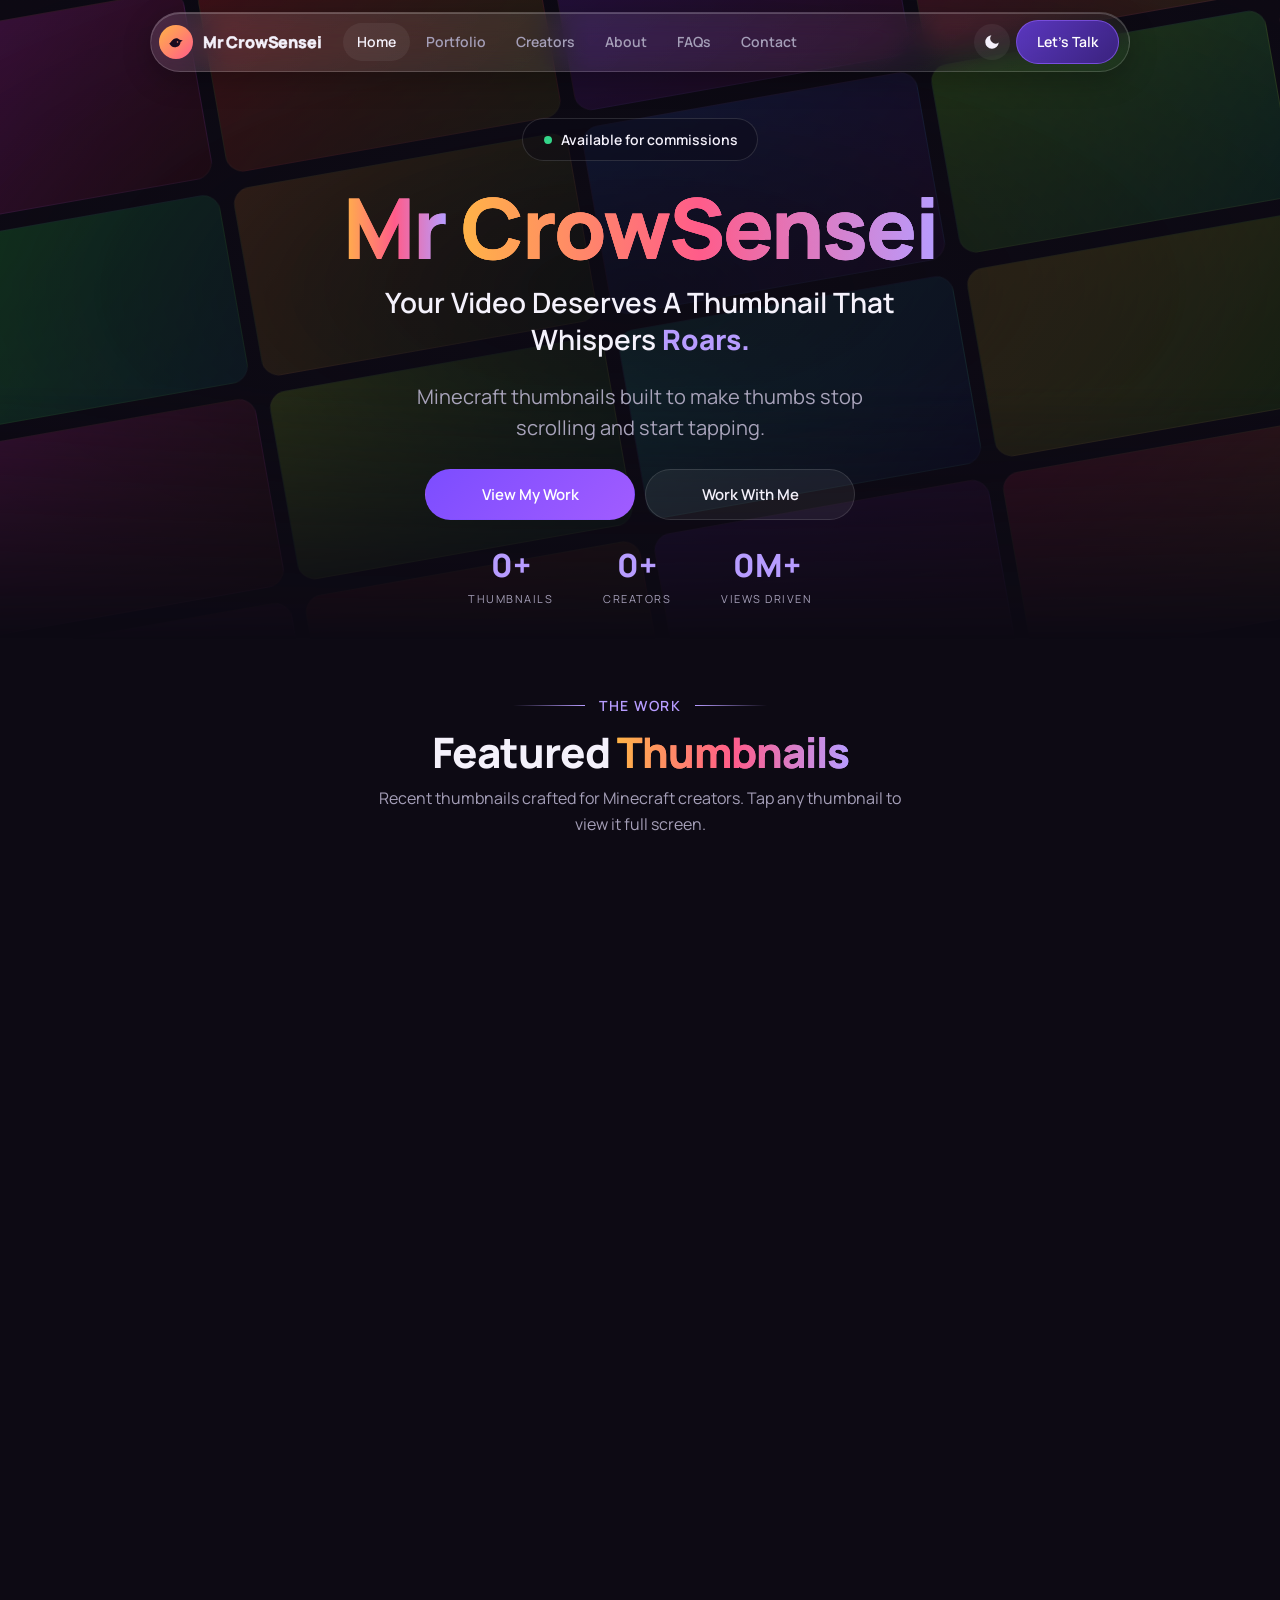
==== commit db074e96: "Update index.html" ====
--- a/index.html
+++ b/index.html
@@ -71,7 +71,7 @@
 .menu a{padding:11px 16px;border-radius:16px;font-size:15px;color:var(--mu);font-weight:500}
 .menu a.act,.menu a:active{background:var(--ov2);color:var(--tx)}
 .menu .mcta{margin-top:6px;padding:12px;border-radius:999px;color:#fff}
-@media(max-width:820px){.links,.cta{display:none}.burger{display:flex}}
+@media(max-width:899px){.links,.cta{display:none}.burger{display:flex}}
 /* hero */
 .hero{position:relative;min-height:0;display:flex;align-items:center;justify-content:center;text-align:center;padding:118px 20px 30px}
 .hbg{position:absolute;top:0;bottom:0;left:50%;width:100vw;margin-left:-50vw;overflow:hidden;z-index:0;pointer-events:none;-webkit-mask-image:linear-gradient(#000 60%,transparent);mask-image:linear-gradient(#000 60%,transparent)}
@@ -220,6 +220,147 @@
 #vs::-webkit-scrollbar{display:none}
 #vs i{flex:none;width:92px;aspect-ratio:16/9;border-radius:10px;opacity:.6;border:2px solid transparent;cursor:pointer;transition:.2s}
 #vs i.on{opacity:1;border-color:var(--tx);transform:scale(1.05)}
+
+/* v2 overrides */
+.nav{background:linear-gradient(135deg,rgba(255,255,255,.13),rgba(255,255,255,.04));backdrop-filter:blur(22px) saturate(180%);-webkit-backdrop-filter:blur(22px) saturate(180%);border:1px solid rgba(255,255,255,.16);box-shadow:inset 0 1px 0 rgba(255,255,255,.2),0 8px 28px rgba(0,0,0,.25)}
+html[data-theme=light] .nav{background:linear-gradient(135deg,rgba(255,255,255,.78),rgba(255,255,255,.45));border-color:rgba(40,20,80,.12);box-shadow:inset 0 1px 0 #fff,0 8px 24px rgba(40,20,80,.12)}
+.lg0{box-shadow:none;animation:none}
+.logo,.ft-top{cursor:pointer}
+.cc.sel{border-color:rgba(183,156,255,.35);box-shadow:none}
+.avs{animation:flt 8s ease-in-out infinite}
+@keyframes flt{0%,100%{transform:translateY(0)}50%{transform:translateY(-8px)}}
+::view-transition-old(root),::view-transition-new(root){animation:none;mix-blend-mode:normal}
+[data-a=riseL] .aw{overflow:hidden;padding:.08em .02em .2em;margin:-.08em -.02em -.2em}
+[data-a=riseL] .ai{transform:translateY(110%);opacity:0;transition-delay:calc(var(--d,0ms) + var(--i)*34ms)}
+[data-a=tilt]{perspective:800px}
+[data-a=tilt] .aw{overflow:hidden;padding:.08em .05em .2em;margin:-.08em -.05em -.2em}
+[data-a=tilt] .ai{transform:translateY(110%) rotateX(-70deg) scale(.96);transform-origin:50% 100%;opacity:0;filter:blur(6px);transition-delay:calc(var(--d,0ms) + var(--i)*90ms)}
+[data-a=fade] .ai{opacity:0;transform:translateY(14px);filter:blur(4px);transition:transform .7s cubic-bezier(.2,.8,.2,1),opacity .7s,filter .7s;transition-delay:calc(var(--d,0ms) + var(--i)*22ms)}
+details{width:100%}details.rv{transform:translateY(24px)}
+.kick.rv{transform:scale(.8)}.hl.rv{transform:translateY(18px) scale(.98)}.stats.rv{transform:translateY(30px)}
+.cbox{max-width:480px;padding:34px 24px 26px;border-radius:28px;background:linear-gradient(160deg,rgba(var(--card),.92),rgba(var(--card),.7));box-shadow:0 20px 50px var(--nsh)}
+.cbox h3{text-wrap:balance;margin:0 0 10px}
+.cbox .sub{max-width:360px;margin:0 auto 24px;font-size:15px;text-wrap:balance}
+#cts{gap:12px;margin:0 0 18px}#cts .btn{width:100%;padding:15px 18px}
+.cbox .note{font-size:13px;margin:0}
+
+/* v3: video-style text, subtle shine, thumb hover */
+[data-a=rise] .ai{transform:translateY(115%);opacity:0;filter:blur(10px);transition:transform 1s cubic-bezier(.16,1,.3,1),opacity .9s ease,filter .9s ease;transition-delay:calc(var(--d,0ms) + var(--i)*80ms)}
+[data-a=tag]{opacity:0;filter:blur(4px);letter-spacing:1.5px;transition:opacity .8s ease,filter .8s ease;transition-delay:var(--d,0ms)}
+[data-a=tag].in{opacity:1;filter:none;letter-spacing:1.5px}
+[data-a=tag]::before,[data-a=tag]::after{transition:transform 1.1s cubic-bezier(.2,.8,.2,1);transition-delay:calc(var(--d,0ms) + .3s)}
+.btn::after,.cv::after,.cta::after,.mcta::after{width:30%;background:linear-gradient(105deg,transparent,rgba(255,255,255,.16),transparent)}
+@keyframes shn{0%{left:-40%;opacity:1}100%{left:120%;opacity:1}}
+.btn.pr,.cv.pr,.cta.pr,.mcta.pr{box-shadow:inset 0 1px 0 rgba(255,255,255,.28)}
+@media(hover:hover){.th:hover{transform:scale(1.05);z-index:2}}
+.th.hv{transform:scale(1.05);z-index:2}
+.th:hover,.th.hv{border-color:var(--line)}
+.th.pop{animation:thp .6s cubic-bezier(.2,.8,.2,1) both}
+@keyframes thp{from{opacity:0;transform:translateY(20px) scale(.96)}}
+.vt *,.vt *::before,.vt *::after{transition:none!important}
+#clients{padding-bottom:28px}#about{padding-top:34px;padding-bottom:36px}#faq{padding-top:34px;padding-bottom:36px}#contact{padding-top:34px;padding-bottom:44px}footer{padding-top:42px}
+.tag::before,.tag::after{width:72px}
+.tag::before{background:linear-gradient(90deg,transparent,var(--vl))}
+.tag::after{background:linear-gradient(90deg,var(--vl),transparent)}
+[data-a=tag]::before,[data-a=tag]::after{transform:scaleX(0);transition:none}
+[data-a=tag].in::before{transform-origin:right;animation:tl 1.3s .35s cubic-bezier(.22,1,.36,1) both}
+[data-a=tag].in::after{transform-origin:left;animation:tl 1.3s .35s cubic-bezier(.22,1,.36,1) both}
+@keyframes tl{from{transform:scaleX(0)}to{transform:scaleX(1)}}
+@media(hover:hover){.cc:hover{transform:scale(1.05);z-index:2;border-color:rgba(183,156,255,.35)}}
+.cc.hv{transform:scale(1.05);z-index:2;border-color:rgba(183,156,255,.35)}
+.hc>p{margin:14px auto 0;color:#8f6bff;font-weight:600}
+html[data-theme=light] .hc>p{color:#6b3fe0}
+.hbg{contain:layout paint}.hr .in{will-change:transform}.hbg.off .in{animation-play-state:paused}
+.nav{backdrop-filter:blur(14px) saturate(150%);-webkit-backdrop-filter:blur(14px) saturate(150%)}
+[data-a=rise] .ai{filter:blur(6px)}
+.ft-hr.rv{opacity:1;transform:scaleX(0);transition:transform 1.2s cubic-bezier(.22,1,.36,1)}
+.ft-hr.rv.in{transform:scaleX(1)}
+.hc>p{margin:22px auto 0;color:#a8a3ba;font-weight:400;font-size:clamp(16px,4.2vw,20px);line-height:1.55}
+html[data-theme=light] .hc>p{color:#5e5878}
+.kick{background:rgba(12,9,20,.4);border:1px solid rgba(255,255,255,.13);-webkit-backdrop-filter:blur(6px);backdrop-filter:blur(6px)}
+html[data-theme=light] .kick{background:rgba(255,255,255,.55);border-color:rgba(40,20,80,.14)}
+.ft-hr{width:160px;background:linear-gradient(90deg,transparent,var(--vl),transparent)}
+.ft-hr.rv{opacity:1;transform:scaleX(0);transition:none}
+.ft-hr.rv.in{transform-origin:center;animation:tl 1.3s .35s cubic-bezier(.22,1,.36,1) both}
+.kick{padding:12px 22px 12px 18px;font-size:15px}.gd{width:11px;height:11px}
+.kick.rv{opacity:1;transform:none;transition:none}.kick{-webkit-backdrop-filter:none;backdrop-filter:none}
+.kick{font-size:clamp(10px,2.95vw,14px);padding:.78em 1.35em .78em 1.5em;gap:.7em;line-height:1.4}.kick .gd{width:.57em;height:.57em}
+/* v4: site opening (slide-up panel with soft edge) */
+@keyframes ldup{to{transform:translate3d(0,calc(-100% - 24vh),0)}}
+#ld{will-change:transform}
+#ld::after{content:"";position:absolute;left:0;right:0;top:100%;height:24vh;background:linear-gradient(to bottom,var(--bg),transparent);pointer-events:none}
+#ld::before{content:"";position:absolute;left:0;right:0;top:100%;margin-top:12vh;height:2px;background:linear-gradient(90deg,transparent,rgba(190,170,255,.95),transparent);box-shadow:0 0 16px 2px rgba(139,92,246,.4);z-index:1;opacity:0;transition:opacity .2s}
+#ld.out{opacity:1;visibility:visible;animation:ldup 1.3s cubic-bezier(.65,0,.35,1) forwards;pointer-events:none}
+#ld.out::before{opacity:1}
+#ld.out .lw{opacity:0;transition:opacity .35s}
+.hc .hl.rv,.hc .btns.rv,.hc .stats.rv{transform:translateY(42px);transition:opacity 1s ease,transform 1.1s cubic-bezier(.16,1,.3,1)}
+.hc .hl.rv.in,.hc .btns.rv.in,.hc .stats.rv.in{transform:none}
+.hc>p .ai{transform:translateY(22px)}
+@keyframes hfade{from{opacity:0}}
+@keyframes hrise{from{opacity:0;transform:translateY(28px)}}
+.hc .kick.rv,.hc .hl.rv,.hc .btns.rv,.hc .stats.rv{opacity:0;transform:none;transition:none}
+.hc .kick.rv.in,.hc .hl.rv.in{opacity:1;animation:hfade 1.1s ease both}
+.hc .btns.rv.in,.hc .stats.rv.in{opacity:1;animation:hrise 1.1s cubic-bezier(.16,1,.3,1) both}
+summary::after{transition:transform .45s cubic-bezier(.16,1,.3,1)}
+details.closing summary::after{transform:none}
+/* v5 */
+.hr i{width:clamp(250px,72vw,340px);border-radius:18px}
+.rot{gap:16px;inset:-25% -35%}
+.avs{width:clamp(172px,50vw,205px);height:clamp(172px,50vw,205px);border-radius:30px}.avs svg{width:100px}
+.cc{flex:0 0 min(290px,74vw)}
+@media(min-width:900px){.cc{flex-basis:310px}}
+.cc.sel{transform:scale(1.07)}.cc.hv{transform:scale(1.07)}
+@media(hover:hover){.cc:hover{transform:scale(1.07)}}
+.cbox{display:grid;grid-template-columns:1fr;justify-items:center;gap:20px;max-width:520px}
+.clg{display:grid;place-items:center;width:112px;height:112px;border-radius:28px;background:linear-gradient(135deg,var(--a),var(--p));border:1px solid var(--bd);overflow:hidden}
+.clg svg{width:60px;fill:#1a0b1f}
+.cbr{width:100%;text-align:center}
+@media(min-width:820px){.cbox{max-width:900px;grid-template-columns:auto 1fr;align-items:center;gap:56px;padding:48px 56px;justify-items:stretch}.clg{width:180px;height:180px;border-radius:38px}.clg svg{width:96px}.cbr{text-align:left}.cbox .sub{margin:0 0 26px;max-width:480px}#cts{max-width:440px}}
+/* v6 */
+.cnav{gap:46px}
+.cnb{width:40px;height:40px;border-radius:50%;background:rgba(255,255,255,.07);border:1px solid var(--bd);display:grid;place-items:center;font-size:22px;line-height:1;padding:0 0 3px;color:var(--tx);cursor:pointer;transition:background .2s,transform .2s}
+.cnb:hover{background:rgba(255,255,255,.14)}.cnb:active{transform:scale(.92)}
+html[data-theme=light] .cnb{background:rgba(40,20,80,.06)}
+html[data-theme=light] .cnb:hover{background:rgba(40,20,80,.12)}
+html:not([data-theme=light]) .rot{opacity:.4}
+@keyframes dwv{0%,55%,100%{transform:translateY(0)}28%{transform:translateY(-6px)}}
+.cdots span{animation:dwv 1.9s ease-in-out infinite}
+.cdots span:nth-child(1){animation-delay:0.00s}.cdots span:nth-child(2){animation-delay:0.14s}.cdots span:nth-child(3){animation-delay:0.28s}.cdots span:nth-child(4){animation-delay:0.42s}.cdots span:nth-child(5){animation-delay:0.56s}.cdots span:nth-child(6){animation-delay:0.70s}.cdots span:nth-child(7){animation-delay:0.84s}.cdots span:nth-child(8){animation-delay:0.98s}.cdots span:nth-child(9){animation-delay:1.12s}.cdots span:nth-child(10){animation-delay:1.26s}.cdots span:nth-child(11){animation-delay:1.40s}.cdots span:nth-child(12){animation-delay:1.54s}.cdots span:nth-child(13){animation-delay:1.68s}.cdots span:nth-child(14){animation-delay:1.82s}.cdots span:nth-child(15){animation-delay:1.96s}.cdots span:nth-child(16){animation-delay:2.10s}
+@media(prefers-reduced-motion:reduce){.cdots span{animation:none}}
+/* v8: menu bg = nav bg */
+.menu{background:linear-gradient(135deg,rgba(255,255,255,.13),rgba(255,255,255,.04));-webkit-backdrop-filter:blur(14px) saturate(150%);backdrop-filter:blur(14px) saturate(150%);border:1px solid rgba(255,255,255,.16);box-shadow:inset 0 1px 0 rgba(255,255,255,.2),0 8px 28px rgba(0,0,0,.25)}
+html[data-theme=light] .menu{background:linear-gradient(135deg,rgba(255,255,255,.78),rgba(255,255,255,.45));border-color:rgba(40,20,80,.12);box-shadow:inset 0 1px 0 #fff,0 8px 24px rgba(40,20,80,.12)}
+/* v9: frosted menu (as originally), desktop nav links next to logo */
+.menu{background:rgba(var(--nav),.62);-webkit-backdrop-filter:blur(28px) saturate(140%);backdrop-filter:blur(28px) saturate(140%);border:1px solid var(--bd);box-shadow:0 12px 40px var(--nsh)}
+html[data-theme=light] .menu{background:rgba(var(--nav),.62);border-color:var(--bd);box-shadow:0 12px 40px var(--nsh)}
+@media(min-width:900px){.links{margin-left:22px;margin-right:auto}}
+/* v10: menu glass = nav glass */
+.menu{background:linear-gradient(135deg,rgba(255,255,255,.13),rgba(255,255,255,.04));-webkit-backdrop-filter:blur(14px) saturate(150%);backdrop-filter:blur(14px) saturate(150%);border:1px solid rgba(255,255,255,.16);box-shadow:inset 0 1px 0 rgba(255,255,255,.2),0 8px 28px rgba(0,0,0,.25)}
+html[data-theme=light] .menu{background:linear-gradient(135deg,rgba(255,255,255,.78),rgba(255,255,255,.45));border-color:rgba(40,20,80,.12);box-shadow:inset 0 1px 0 #fff,0 8px 24px rgba(40,20,80,.12)}
+/* v11: contact logo like About logo */
+.clg{border-radius:18px;animation:flt 8s ease-in-out infinite}
+@media(min-width:820px){.clg{border-radius:29px}}
+@media(prefers-reduced-motion:reduce){.clg{animation:none}}
+/* v12: contact logo corners back to before, animation stays */
+.clg{border-radius:28px}
+@media(min-width:820px){.clg{border-radius:38px}}
+/* v13: fonts + smooth menu open */
+.ab b{font:700 20px/1.25 Unbounded,system-ui;display:block;margin-top:16px;letter-spacing:-.01em}
+.cn{font:700 16px/1.3 Unbounded,system-ui;letter-spacing:-.01em;overflow-wrap:anywhere;margin-top:12px}
+.ch{font-size:13px;font-weight:500}
+.menu{transform-origin:50% 0;transform:translate(-50%,-14px) scale(.96);transition:opacity .35s ease,transform .55s cubic-bezier(.16,1,.3,1)}
+.menu.on{transform:translate(-50%,0) scale(1)}
+@keyframes mi{from{opacity:0;transform:translateY(-10px)}}
+.menu.on a{animation:mi .6s cubic-bezier(.16,1,.3,1) both}
+.menu.on a:nth-child(1){animation-delay:0.06s}.menu.on a:nth-child(2){animation-delay:0.11s}.menu.on a:nth-child(3){animation-delay:0.16s}.menu.on a:nth-child(4){animation-delay:0.21s}.menu.on a:nth-child(5){animation-delay:0.26s}.menu.on a:nth-child(6){animation-delay:0.31s}.menu.on a:nth-child(7){animation-delay:0.36s}.menu.on a:nth-child(8){animation-delay:0.41s}
+@media(prefers-reduced-motion:reduce){.menu.on a{animation:none}}
+/* v14: names in the same font as headings */
+.ab b{font:800 20px/1.25 Manrope,system-ui;letter-spacing:-.2px}
+.cn{font:800 17px/1.3 Manrope,system-ui;letter-spacing:-.3px}
+/* v15: bolder names (Manrope tops out at 800, so a thin stroke adds weight) */
+.ab b,.cn{-webkit-text-stroke:.6px currentColor}
+/* v16: bold logo name */
+.logo .sn,.ft-top b{font-family:Manrope,system-ui,sans-serif;font-weight:800;letter-spacing:-.2px;-webkit-text-stroke:.5px currentColor}
 </style>
 </head>
 <body class="ld">
@@ -229,16 +370,16 @@
 <nav class="nav">
   <a class="logo" href="#home"><span class="lg0"><svg viewBox="0 0 24 24"><path d="M3 14c2-1 3-4 6-6 3-2 6-1 8 1l4 1-3 2c0 4-3 7-8 7-3 0-5-2-7-5zm11-3a1 1 0 100 2 1 1 0 000-2z"/></svg></span><span class="sn">Mr CrowSensei</span></a>
   <div class="links"><a href="#home">Home</a><a href="#work">Portfolio</a><a href="#clients">Creators</a><a href="#about">About</a><a href="#faq">FAQs</a><a href="#contact">Contact</a></div>
-  <div class="nr"><button class="tbtn" id="tt" aria-label="Switch theme"><svg class="mo" viewBox="0 0 24 24" fill="currentColor"><path d="M21 12.8A9 9 0 1 1 11.2 3a7 7 0 0 0 9.8 9.8z"/></svg><svg class="su" viewBox="0 0 24 24" fill="none" stroke="currentColor" stroke-width="2" stroke-linecap="round"><circle cx="12" cy="12" r="4"/><path d="M12 2v2M12 20v2M4.9 4.9l1.4 1.4M17.7 17.7l1.4 1.4M2 12h2M20 12h2M4.9 19.1l1.4-1.4M17.7 6.3l1.4-1.4"/></svg></button><a class="cta" href="#contact">Contact Me</a><button class="burger" id="bg" aria-label="Menu"><span></span><span></span><span></span></button></div>
+  <div class="nr"><button class="tbtn" id="tt" aria-label="Switch theme"><svg class="mo" viewBox="0 0 24 24" fill="currentColor"><path d="M21 12.8A9 9 0 1 1 11.2 3a7 7 0 0 0 9.8 9.8z"/></svg><svg class="su" viewBox="0 0 24 24" fill="none" stroke="currentColor" stroke-width="2" stroke-linecap="round"><circle cx="12" cy="12" r="4"/><path d="M12 2v2M12 20v2M4.9 4.9l1.4 1.4M17.7 17.7l1.4 1.4M2 12h2M20 12h2M4.9 19.1l1.4-1.4M17.7 6.3l1.4-1.4"/></svg></button><a class="cta" href="#contact">Let’s Talk</a><button class="burger" id="bg" aria-label="Menu"><span></span><span></span><span></span></button></div>
 </nav>
-<div class="menu" id="mn"><a href="#home">Home</a><a href="#work">Portfolio</a><a href="#clients">Creators</a><a href="#about">About</a><a href="#faq">FAQs</a><a href="#contact">Contact</a><a class="mcta" href="#contact">Contact Me</a></div>
+<div class="menu" id="mn"><a href="#home">Home</a><a href="#work">Portfolio</a><a href="#clients">Creators</a><a href="#about">About</a><a href="#faq">FAQs</a><a href="#contact">Contact</a><a class="mcta" href="#contact">Let’s Talk</a></div>
 
 <section class="hero" id="home">
   <div class="hbg" id="hbg"></div>
   <div class="hc">
     <span class="kick"><i class="gd"></i>Available for commissions</span>
     <h1>Mr <span>CrowSensei</span></h1>
-    <div class="hl"><span class="t1">Your Video Deserves A Thumbnail That</span> <span style="white-space:nowrap"><span class="sw">Whispers</span> <span class="nw">Roars</span>.</span></div>
+    <div class="hl"><span class="t1">Your Video Deserves A Thumbnail That</span> <span style="white-space:nowrap"><span class="sw">Whispers</span> <span class="nw">Roars.</span></span></div>
     <p>Minecraft thumbnails built to make thumbs stop scrolling and start tapping.</p>
     <div class="btns"><a class="btn p" href="#work">View My Work</a><a class="btn" href="#contact">Work With Me</a></div>
     <div class="stats"><div><b data-n="300" data-s="+">0+</b><span>Thumbnails</span></div><div><b data-n="40" data-s="+">0+</b><span>Creators</span></div><div><b data-n="50" data-s="M+">0M+</b><span>Views driven</span></div></div>
@@ -281,11 +422,9 @@
 <section id="contact" class="ct">
   <div class="tag">Contact</div>
   <h2>Let’s Work <span class="grad">Together</span></h2>
-  <div class="cbox">
-    <h3>Ready to make your next video unmissable?</h3>
+  <div class="cbox"><div class="cbl"><span class="clg"><svg viewBox="0 0 24 24"><path d="M3 14c2-1 3-4 6-6 3-2 6-1 8 1l4 1-3 2c0 4-3 7-8 7-3 0-5-2-7-5zm11-3a1 1 0 100 2 1 1 0 000-2z"/></svg></span></div><div class="cbr"><h3>Ready to make your next video unmissable?</h3>
     <p class="sub">Tell me about your channel and I’ll take it from there.</p>
-    <div id="cts"></div><p class="note">Usually replies within 24 hours.</p>
-  </div>
+    <div id="cts"></div><p class="note">Usually replies within 24 hours.</p></div></div>
 </section>
 
 <footer>
@@ -301,7 +440,7 @@
 <script>
 var $=function(i){return document.getElementById(i)};
 var PR=(document.documentElement.dataset.theme==='light')?'124,77,255':'190,170,255';
-var FX={particles:true,shuffle:true,autoScroll:true,speed:2};
+var FX={particles:true,shuffle:true,live:false,autoScroll:true,speed:2};
 var TRACK={url:'',key:''}; /* Supabase URL + anon key: filled during setup, counts portfolio views */
 (function(){try{if(!TRACK.url||sessionStorage.getItem('cs_v'))return;sessionStorage.setItem('cs_v','1');var id=localStorage.getItem('cs_id');if(!id){id=(window.crypto&&crypto.randomUUID)?crypto.randomUUID():String(Math.random()).slice(2)+Date.now();localStorage.setItem('cs_id',id)}fetch(TRACK.url+'/rest/v1/views',{method:'POST',headers:{'Content-Type':'application/json',apikey:TRACK.key,Authorization:'Bearer '+TRACK.key,Prefer:'return=minimal'},body:JSON.stringify({visitor:id,ref:document.referrer||null})})}catch(e){}})();
 /* contact icons */
@@ -315,9 +454,12 @@
  var tr=0;do{for(var a=ORD.length-1;a>0;a--){var b=Math.floor(Math.random()*(a+1)),tmp=ORD[a];ORD[a]=ORD[b];ORD[b]=tmp}tr++}while(ORD.join(',')==lastO&&tr<10);
  try{localStorage.setItem('cs_ord',ORD.join(','))}catch(e){}}
 $('bn').innerHTML=ORD.map(function(k,idx){var h=(k*47+250)%360;return '<div class="th'+(idx>5?' hide':'')+'" data-t="Thumbnail '+(k<10?'0':'')+k+'" style="background:linear-gradient(135deg,hsl('+h+' 70% 45%),hsl('+((h+60)%360)+' 70% 22%))"></div>'}).join('');
-var op=false;$('sm').onclick=function(e){e.preventDefault();op=!op;document.querySelectorAll('.th').forEach(function(t,i){if(i>5)t.classList.toggle('hide',!op)});this.textContent=op?'Show Less':'Show More'};
+var TOT=ORD.length,PS=6,shown=PS;
+function applyTh(from){document.querySelectorAll('#bn .th').forEach(function(t,i){t.classList.toggle('hide',i>=shown);if(from!=null&&i>=from&&i<shown){t.classList.add('pop');setTimeout(function(){t.classList.remove('pop')},800)}});var b=$('sm');b.style.display=TOT<=PS?'none':'';b.textContent=shown>=TOT?'Show Less':'Show More'}
+$('sm').onclick=function(e){e.preventDefault();if(shown>=TOT){shown=PS;applyTh();$('work').scrollIntoView({behavior:'smooth'})}else{var f=shown;shown=Math.min(TOT,shown+PS);applyTh(f)}};
+applyTh();
 /* live shuffle: while FX.shuffle is ON the thumbnails glide to new positions every few seconds */
-(function(){if(!FX.shuffle||matchMedia('(prefers-reduced-motion:reduce)').matches)return;var g=$('bn'),seen=true,hov=matchMedia('(hover:hover)').matches;
+(function(){if(!FX.live||matchMedia('(prefers-reduced-motion:reduce)').matches)return;var g=$('bn'),seen=true,hov=matchMedia('(hover:hover)').matches;
  new IntersectionObserver(function(en){seen=en[0].isIntersecting},{threshold:.05}).observe(g);
  setInterval(function(){if(!seen||document.hidden||$('vw').classList.contains('on')||g.querySelector('.th.hv')||(hov&&g.querySelector('.th:hover')))return;
   var vis=[].filter.call(g.children,function(t){return !t.classList.contains('hide')});if(vis.length<2)return;
@@ -330,8 +472,8 @@
   setTimeout(function(){vis.forEach(function(t){t.style.transition=''})},1000)},6000)})();
 /* hero: thumbnails scroll horizontally behind the name (stay in place) */
 (function(){var tl=[].map.call(document.querySelectorAll('#bn .th'),function(t){return '<i style="'+t.getAttribute('style')+'"></i>'}),rows='';
- for(var r=0;r<3;r++){var sh=tl.slice(r*4).concat(tl.slice(0,r*4)).join('');rows+='<div class="hr"><div class="in">'+sh+sh+'</div></div>'}
- $('hbg').innerHTML='<div class="rot">'+rows+'</div>'})();
+ for(var r=0;r<4;r++){var sh=tl.slice(r*4).concat(tl.slice(0,r*4)).join('');rows+='<div class="hr"><div class="in">'+sh+sh+'</div></div>'}
+ $('hbg').innerHTML='<div class="rot">'+rows+'</div>';new IntersectionObserver(function(en){$('hbg').classList.toggle('off',!en[0].isIntersecting)},{threshold:0}).observe($('home'))})();
 /* thumbnail viewer */
 var items=[],VI=0,VZ=1,tx=0,ty=0;
 function tf(){$('vi').style.transform='translate('+tx+'px,'+ty+'px) scale('+VZ+')'}
@@ -366,15 +508,15 @@
  function resume(ms){clearTimeout(idle);idle=setTimeout(function(){user=false;sel(null)},ms)}
  function near(){var b=0,bd=1e9;for(var i=0;i<kids.length;i++){var d=Math.abs(cL(i)-car.scrollLeft);if(d<bd){bd=d;b=i}}return b}
  function act(){var b=near()%n;if(b==curI)return;curI=b;for(var i=0;i<n;i++)chips[i].classList.toggle('on',i==b)}
- function to(idx,ms){var v=cL(idx),a=car.scrollLeft,t0=performance.now();dir=v>=a?1:-1;user=true;clearTimeout(idle);glide=function(t){var k=Math.min(1,(t-t0)/ms),e=1-Math.pow(1-k,3);put(a+(v-a)*e);if(k>=1){glide=null;resume(4000)}}}
+ function to(idx,ms){var v=cL(idx),a=car.scrollLeft,t0=performance.now();dir=v>=a?1:-1;user=true;clearTimeout(idle);glide=function(t){var k=Math.min(1,(t-t0)/ms),e=1-Math.pow(1-k,3);put(a+(v-a)*e);if(k>=1){glide=null;resume(500)}}}
  function pickIdx(i){var best=i,bd=1e9;for(var k=0;k<reps;k++){var idx=i+k*n,d=Math.abs(cL(idx)-car.scrollLeft);if(d<bd){bd=d;best=idx}}return best}
  car.addEventListener('scroll',function(){if(exp!=null&&Math.abs(car.scrollLeft-exp)<2){exp=null}else{var d=car.scrollLeft-pos;if(Math.abs(d)>1)dir=d>0?1:-1;pos=car.scrollLeft;wrap()}act()},{passive:true});
  car.addEventListener('touchstart',function(){user=true;glide=null;clearTimeout(idle);pos=car.scrollLeft},{passive:true});
- car.addEventListener('touchend',function(){resume(1500)},{passive:true});
- car.addEventListener('wheel',function(e){if(Math.abs(e.deltaX)>Math.abs(e.deltaY)){user=true;glide=null;resume(1500)}},{passive:true});
+ car.addEventListener('touchend',function(){resume(150)},{passive:true});car.addEventListener('touchcancel',function(){resume(150)},{passive:true});
+ car.addEventListener('wheel',function(e){if(Math.abs(e.deltaX)>Math.abs(e.deltaY)){user=true;glide=null;resume(150)}},{passive:true});
  car.addEventListener('pointerdown',function(e){if(e.pointerType!=='mouse')return;dn=true;user=true;glide=null;mvd=false;clearTimeout(idle);sx=e.clientX;sl=car.scrollLeft;pos=sl;car.classList.add('drag')});
  addEventListener('pointermove',function(e){if(!dn)return;var d=e.clientX-sx;if(Math.abs(d)>5)mvd=true;car.scrollLeft=sl-d});
- addEventListener('pointerup',function(){if(!dn)return;dn=false;car.classList.remove('drag');resume(1200)});
+ addEventListener('pointerup',function(){if(!dn)return;dn=false;car.classList.remove('drag');resume(150)});
  car.addEventListener('pointerenter',function(e){if(e.pointerType==='mouse')hover=true});
  car.addEventListener('pointerleave',function(e){if(e.pointerType==='mouse')hover=false});
  car.addEventListener('click',function(e){if(mvd){mvd=false;e.preventDefault();return}var cc=e.target.closest('.cc');if(!cc||e.target.closest('a'))return;var idx=[].indexOf.call(kids,cc);sel(idx);to(idx,550)});
@@ -387,7 +529,7 @@
  put(cL(n));act();
  (function lp(t){var dt=Math.min(.05,(t-last)/1000);last=t;if(glide)glide(t);else{if(!user&&!hover&&inView&&!RMc&&FX.autoScroll)put(pos+dir*46*[.6,1,1.7][FX.speed-1]*dt);wrap()}requestAnimationFrame(lp)})(performance.now())})();
 (function(){var cur=null,tm=null;function off(){if(cur){cur.classList.remove('hv');cur=null}}
- document.addEventListener('touchstart',function(e){var t=e.target.closest&&e.target.closest('.th');if(!t)return;if(cur&&cur!==t)cur.classList.remove('hv');cur=t;t.classList.add('hv');clearTimeout(tm);tm=setTimeout(off,4000)},{passive:true});
+ document.addEventListener('touchstart',function(e){var t=e.target.closest&&e.target.closest('.th,.cc');if(!t)return;if(cur&&cur!==t)cur.classList.remove('hv');cur=t;t.classList.add('hv');clearTimeout(tm);tm=setTimeout(off,4000)},{passive:true});
  document.addEventListener('touchend',function(){clearTimeout(tm);tm=setTimeout(off,350)},{passive:true})})();
 /* nav: menu + active section */
 var bg=$('bg'),mn=$('mn');
@@ -395,17 +537,21 @@
 bg.onclick=function(){tog(!mn.classList.contains('on'))};
 mn.onclick=function(e){if(e.target.closest('a'))tog(false)};
 var SECS=['home','work','clients','about','faq','contact'].map($);
-function spy(){var y=scrollY+150,cur='home';SECS.forEach(function(s){if(s&&s.offsetTop<=y)cur=s.id});document.querySelectorAll('.links a,.menu a:not(.mcta)').forEach(function(a){a.classList.toggle('act',a.getAttribute('href')==='#'+cur)})}
-addEventListener('scroll',spy,{passive:true});spy();
+function spy(){var y=scrollY+150,cur='home';SECS.forEach(function(s){if(s&&s.offsetTop<=y)cur=s.id});if(innerHeight+scrollY>=document.documentElement.scrollHeight-6)cur=SECS[SECS.length-1].id;document.querySelectorAll('.links a,.menu a:not(.mcta)').forEach(function(a){a.classList.toggle('act',a.getAttribute('href')==='#'+cur)})}
+var spq=0;addEventListener('scroll',function(){if(!spq){spq=1;requestAnimationFrame(function(){spq=0;spy()})}},{passive:true});spy();
 /* stats count-up + blur-in fade (once per element, every visit) */
 function countUp(){document.querySelectorAll('.stats b').forEach(function(el,i){var n=parseFloat(el.dataset.n),s=el.dataset.s||'',t0=performance.now(),d=2000+i*300;(function f(t){var k=Math.min(1,(t-t0)/d),e=1-Math.pow(1-k,3);el.textContent=Math.round(n*e)+s;if(k<1)requestAnimationFrame(f)})(t0)})}
-function splitText(el,mode){var i=0;(function walk(n){[].slice.call(n.childNodes).forEach(function(c){if(c.nodeType===3){if(!c.textContent.trim())return;var f=document.createDocumentFragment();(mode==='letters'?c.textContent.split(''):c.textContent.split(/(\s+)/)).forEach(function(p){if(!p)return;if(/^\s+$/.test(p)){f.appendChild(document.createTextNode(p));return}var w=document.createElement('span');w.className='aw';var x=document.createElement('span');x.className='ai';x.style.setProperty('--i',i++);x.textContent=p;w.appendChild(x);f.appendChild(w)});c.parentNode.replaceChild(f,c)}else if(c.nodeType===1&&!/\b(sw|nw)\b/.test(c.className)){walk(c)}})})(el);el.dataset.a=mode}
-function splitAll(){document.querySelectorAll('.tag').forEach(function(t){t.dataset.a='tag'});[['h1','rise'],['#work h2','rise'],['#clients h2','blur'],['#about h2','letters'],['#faq h2','slide'],['#contact h2','flip'],['.cbox h3','rise'],['.hc>p','fade'],['.sub','fade'],['.ab p','fade']].forEach(function(p){document.querySelectorAll(p[0]).forEach(function(el){splitText(el,p[1])})})}
+function splitText(el,mode){var i=0;(function walk(n){[].slice.call(n.childNodes).forEach(function(c){if(c.nodeType===3){if(!c.textContent.trim())return;var f=document.createDocumentFragment();(/L$|letters/.test(mode)?c.textContent.split(''):c.textContent.split(/(\s+)/)).forEach(function(p){if(!p)return;if(/^\s+$/.test(p)){f.appendChild(document.createTextNode(p));return}var w=document.createElement('span');w.className='aw';var x=document.createElement('span');x.className='ai';x.style.setProperty('--i',i++);x.textContent=p;w.appendChild(x);f.appendChild(w)});c.parentNode.replaceChild(f,c)}else if(c.nodeType===1&&!/\b(sw|nw)\b/.test(c.className)){walk(c)}})})(el);el.dataset.a=mode}
+function splitAll(){document.querySelectorAll('#work h2,#clients h2,#about h2,#faq h2').forEach(function(h){var w=h.textContent.trim().split(/\s+/),l=w.pop();h.innerHTML=(w.length?w.join(' ')+' ':'')+'<span class="grad">'+l+'</span>'});document.querySelectorAll('.tag').forEach(function(t){t.dataset.a='tag'});[['h1','rise'],['#work h2','rise'],['#clients h2','rise'],['#about h2','rise'],['#faq h2','rise'],['#contact h2','rise'],['.cbox h3','rise'],['.hc>p','fade'],['.sub','fade'],['.ab p','fade'],['.ft-d','fade']].forEach(function(p){document.querySelectorAll(p[0]).forEach(function(el){splitText(el,p[1])})})}
 function reveal(){var io=new IntersectionObserver(function(en){en.forEach(function(e){if(e.isIntersecting){e.target.classList.add('in');io.unobserve(e.target);if(e.target.classList.contains('stats'))setTimeout(countUp,500)}})},{threshold:.12});
- document.querySelectorAll('.hc>*,section:not(.hero)>*,.th:not(.hide)').forEach(function(el,i){var par=el.parentNode,k=[].indexOf.call(par.children,el);if(el.dataset.a){if(par.classList.contains('hc'))el.style.setProperty('--d',k*90+'ms')}else{el.classList.add('rv');if(el.classList.contains('th')){el.style.transitionDelay=(i%3)*90+'ms';setTimeout(function(){el.style.transitionDelay=''},1600)}else if(par.classList.contains('hc'))el.style.transitionDelay=k*90+'ms'}io.observe(el)})}
+ document.querySelectorAll('.hc>*,section:not(.hero)>*,.cbl,.cbr>*,footer>*,.th:not(.hide),[data-a]').forEach(function(el,i){var par=el.parentNode,k=[].indexOf.call(par.children,el),d=par.classList.contains('hc')?k*90:(par.classList.contains('cbr')||par.classList.contains('cbox'))?k*170:(k<3?[0,280,620][k]:760+(k-3)*90);if(el.dataset.a){el.style.setProperty('--d',d+'ms')}else{el.classList.add('rv');if(el.classList.contains('th')){el.style.transitionDelay=(i%3)*90+'ms';setTimeout(function(){el.style.transitionDelay=''},1600)}else{el.style.transitionDelay=d+'ms';el.style.animationDelay=d+'ms';setTimeout(function(){el.style.transitionDelay='';el.style.animationDelay=''},2800)}}io.observe(el)})}
 /* theme: dark first, remembers the visitor's choice */
 function setTheme(t,save){document.documentElement.dataset.theme=t;var mt=document.querySelector('meta[name=theme-color]');if(mt)mt.content=t==='light'?'#f6f3ff':'#0d0a14';PR=t==='light'?'124,77,255':'190,170,255';if(save){try{localStorage.setItem('cs_theme',t)}catch(e){}}}
-$('tt').onclick=function(){setTheme(document.documentElement.dataset.theme==='light'?'dark':'light',true)};
+function swapTheme(b){var n=document.documentElement.dataset.theme==='light'?'dark':'light',r=b.getBoundingClientRect(),x=r.left+r.width/2,y=r.top+r.height/2,R=Math.hypot(Math.max(x,innerWidth-x),Math.max(y,innerHeight-y));
+ if(!document.startViewTransition||matchMedia('(prefers-reduced-motion:reduce)').matches){setTheme(n,true);return}
+ var dE=document.documentElement;dE.classList.add('vt');window.__pz=1;var vt=document.startViewTransition(function(){setTheme(n,true)});vt.finished.then(function(){dE.classList.remove('vt');window.__pz=0});
+ vt.ready.then(function(){document.documentElement.animate({clipPath:['circle(0px at '+x+'px '+y+'px)','circle('+R+'px at '+x+'px '+y+'px)']},{duration:700,easing:'cubic-bezier(.65,0,.35,1)',pseudoElement:'::view-transition-new(root)'})})}
+$('tt').onclick=function(){swapTheme(this)};
 setTheme(document.documentElement.dataset.theme==='light'?'light':'dark',false);
 /* buttons: grow + shine while pressed, shine again on release */
 (function(){var S='.btn,.cv,.cta,.mcta',lt=0;function sh(el){el.classList.remove('shine');void el.offsetWidth;el.classList.add('shine')}
@@ -416,17 +562,33 @@
  document.addEventListener('mouseout',function(e){if(Date.now()-lt<800)return;var b=e.target.closest(S);if(b&&!b.contains(e.relatedTarget)){b.classList.remove('pr');sh(b)}})})();
 /* site name + logo (the admin panel will fill these from the database) */
 var SITE={name:'Mr CrowSensei',logo:''};
-(function(){[].forEach.call(document.querySelectorAll('.sn,#ftl b'),function(e){e.textContent=SITE.name});if(SITE.logo)[].forEach.call(document.querySelectorAll('.lg0,.lcr'),function(e){e.innerHTML='<img src="'+SITE.logo+'" alt="" style="width:100%;height:100%;object-fit:cover">'})})();
-$('ftl').onclick=function(e){e.preventDefault();scrollTo({top:0,behavior:'smooth'})};
+(function(){[].forEach.call(document.querySelectorAll('.sn,#ftl b'),function(e){e.textContent=SITE.name});if(SITE.logo)[].forEach.call(document.querySelectorAll('.lg0,.lcr,.avs,.clg'),function(e){e.innerHTML='<img src="'+SITE.logo+'" alt="" style="width:100%;height:100%;object-fit:cover">'})})();
+[].forEach.call(document.querySelectorAll('.logo,#ftl'),function(a){a.onclick=function(e){e.preventDefault();tog(false);scrollTo({top:0,behavior:'smooth'})}});
 /* background: tiny particles drifting upward */
-if(FX.particles&&!matchMedia('(prefers-reduced-motion:reduce)').matches){var cv=$('pt'),cx=cv.getContext('2d'),PW,PH,DP=Math.min(devicePixelRatio||1,2),P=[],N=innerWidth<700?34:60;
+if(FX.particles&&!matchMedia('(prefers-reduced-motion:reduce)').matches){var cv=$('pt'),cx=cv.getContext('2d'),PW,PH,DP=Math.min(devicePixelRatio||1,1.5),P=[],N=innerWidth<700?22:40;
  function rs(){PW=cv.width=innerWidth*DP;PH=cv.height=innerHeight*DP}rs();addEventListener('resize',rs);
  for(var i=0;i<N;i++)P.push({x:Math.random(),y:Math.random(),r:.5+Math.random()*1.1,s:.008+Math.random()*.02,w:Math.random()*6.28,a:.15+Math.random()*.3});
- var pl=performance.now();(function fr(t){var dt=Math.min(.05,(t-pl)/1000);pl=t;cx.clearRect(0,0,PW,PH);for(var i=0;i<N;i++){var p=P[i];p.y-=p.s*dt;if(p.y<-.02){p.y=1.02;p.x=Math.random()}cx.fillStyle='rgba('+PR+','+p.a*(.6+.4*Math.sin(t/900+p.w))+')';cx.beginPath();cx.arc(p.x*PW,p.y*PH,p.r*DP,0,6.283);cx.fill()}requestAnimationFrame(fr)})(pl)}
+ var pl=performance.now();(function fr(t){if(window.__pz){pl=t;requestAnimationFrame(fr);return}var dt=Math.min(.05,(t-pl)/1000);pl=t;cx.clearRect(0,0,PW,PH);for(var i=0;i<N;i++){var p=P[i];p.y-=p.s*dt;if(p.y<-.02){p.y=1.02;p.x=Math.random()}cx.fillStyle='rgba('+PR+','+p.a*(.6+.4*Math.sin(t/900+p.w))+')';cx.beginPath();cx.arc(p.x*PW,p.y*PH,p.r*DP,0,6.283);cx.fill()}requestAnimationFrame(fr)})(pl)}
 splitAll();
+/* faq open/close animation */
+(function(){var EA='cubic-bezier(.16,1,.3,1)',DUR=450,fq=$('faq');if(!fq)return;
+function words(p){if(p.__sp)return p.__sp;var t=p.textContent.split(/\s+/).filter(Boolean),a=[];p.textContent='';t.forEach(function(w,i){var sp=document.createElement('span');sp.textContent=w;sp.style.display='inline-block';p.appendChild(sp);if(i<t.length-1)p.appendChild(document.createTextNode(' '));a.push(sp)});p.__sp=a;return a}
+function tg(d){var s=d.querySelector('summary'),p=d.querySelector('p');
+ if(!matchMedia('(prefers-reduced-motion:no-preference)').matches){d.open=!d.open;return}
+ if(d.__a){d.__a.cancel();d.__a=null}if(d.__w){d.__w.forEach(function(x){x.cancel()});d.__w=null}
+ var opening=!d.open||d.classList.contains('closing'),start=d.getBoundingClientRect().height,end,ws=p?words(p):[];
+ d.style.overflow='hidden';
+ if(opening){d.classList.remove('closing');d.open=true;d.style.height='';end=d.offsetHeight;
+  d.__w=ws.map(function(w,i){return w.animate([{opacity:0,transform:'translateY(14px)',filter:'blur(4px)'},{opacity:1,transform:'none',filter:'blur(0)'}],{duration:700,delay:90+Math.min(i,40)*22,easing:EA,fill:'backwards'})})}
+ else{d.classList.add('closing');end=s.offsetHeight+(d.offsetHeight-d.clientHeight);
+  d.__w=ws.map(function(w,i){return w.animate([{opacity:1,transform:'none',filter:'blur(0)'},{opacity:0,transform:'translateY(-8px)',filter:'blur(4px)'}],{duration:260,delay:Math.min(i,40)*8,easing:'ease-out',fill:'forwards'})})}
+ var a=d.animate({height:[start+'px',end+'px']},{duration:opening?DUR:DUR-50,easing:EA});d.__a=a;
+ a.onfinish=function(){d.__a=null;d.style.overflow='';if(!opening){d.open=false;d.classList.remove('closing')}};
+ a.oncancel=function(){d.style.overflow=''}}
+fq.addEventListener('click',function(e){var s=e.target.closest('summary');if(!s)return;e.preventDefault();tg(s.parentNode)})})();
 /* loader */
 var t0=Date.now();
-function done(){setTimeout(function(){var l=$('ld');l.classList.add('out');document.body.classList.remove('ld');reveal();setTimeout(function(){l.remove()},800)},Math.max(0,2000-(Date.now()-t0)))}
+function done(){setTimeout(function(){var l=$('ld');l.classList.add('out');document.body.classList.remove('ld');window.__pz=1;var hb=$('hbg');hb.classList.add('off');setTimeout(reveal,300);setTimeout(function(){l.remove();window.__pz=0;hb.classList.remove('off')},1450)},Math.max(0,2000-(Date.now()-t0)))}
 if(document.readyState==='complete')done();else addEventListener('load',done);
 </script>
 </body>
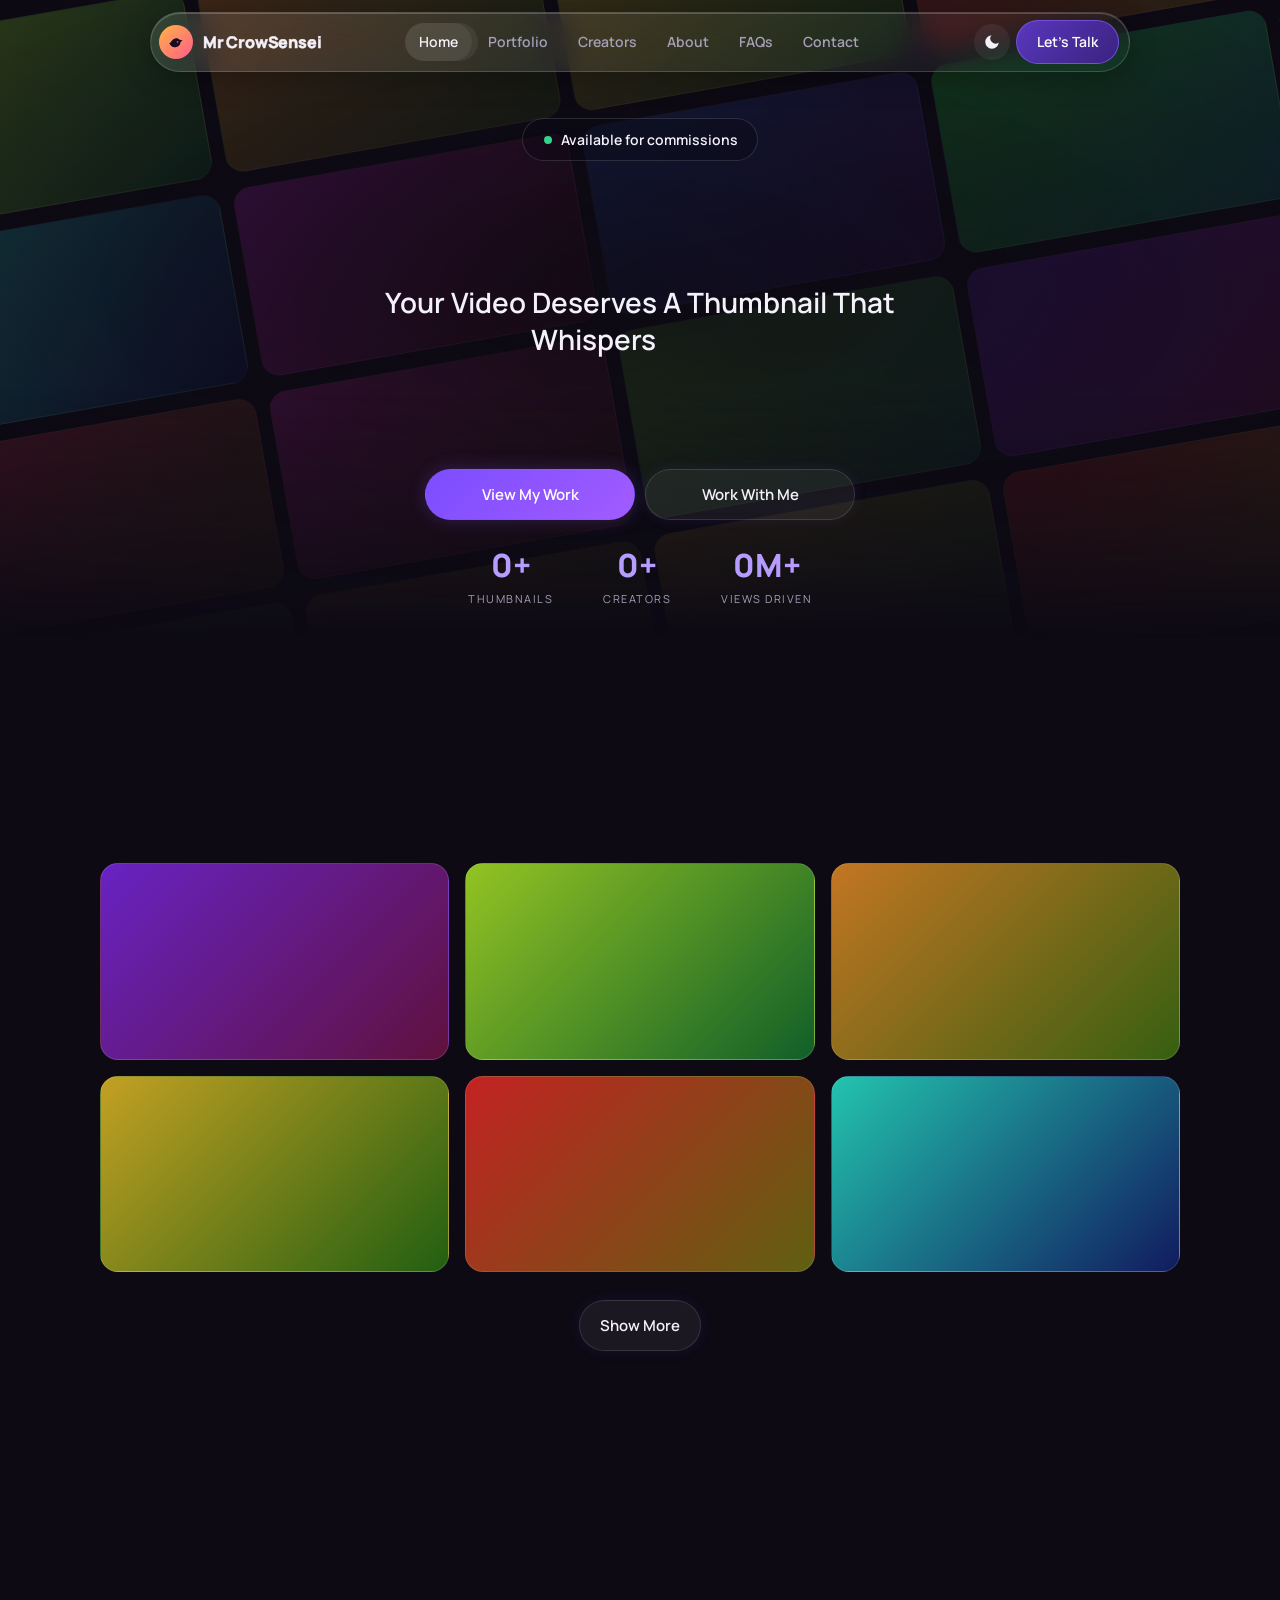
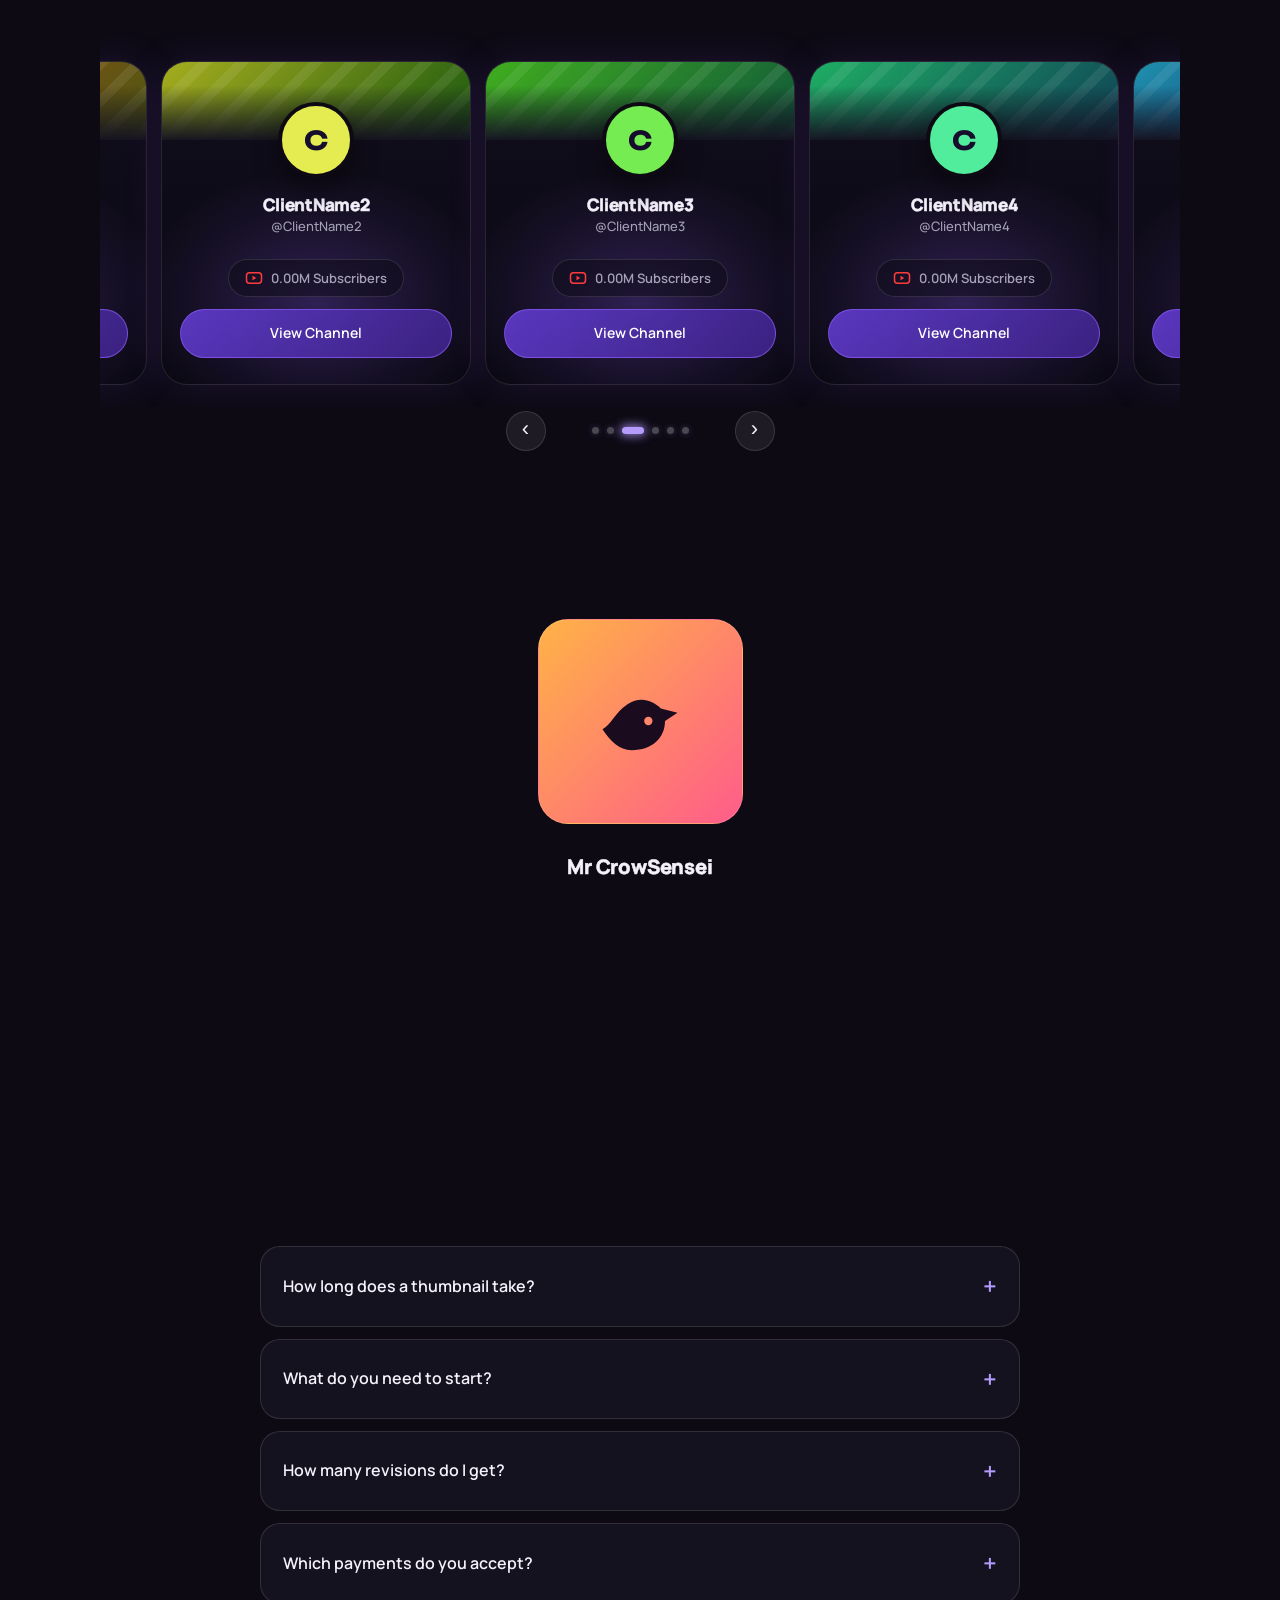
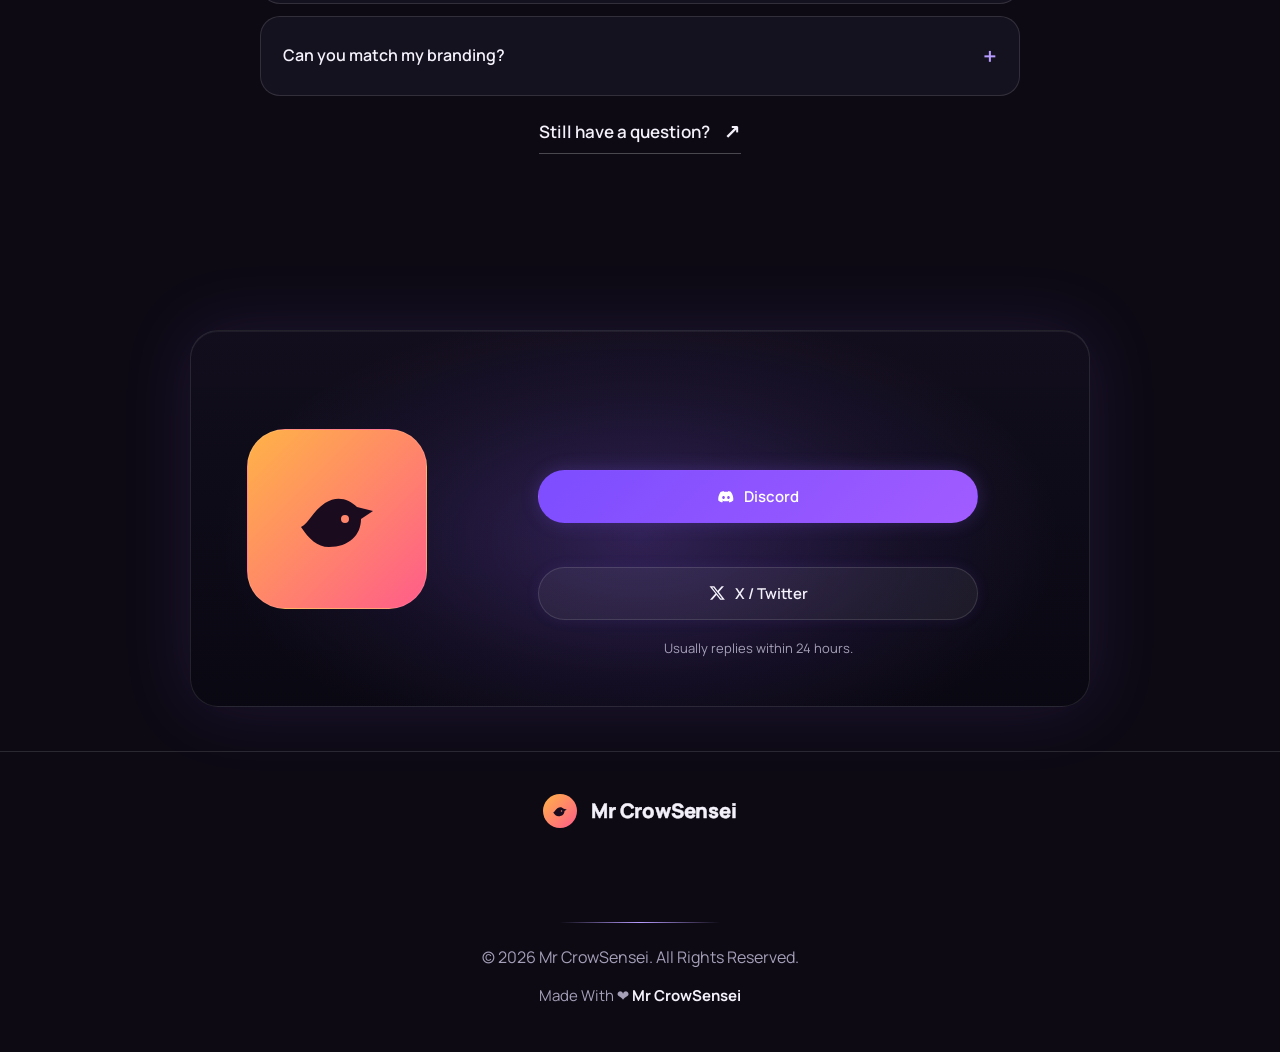
==== commit ebe912f8: "Update index.html" ====
--- a/index.html
+++ b/index.html
@@ -361,6 +361,58 @@
 .ab b,.cn{-webkit-text-stroke:.6px currentColor}
 /* v16: bold logo name */
 .logo .sn,.ft-top b{font-family:Manrope,system-ui,sans-serif;font-weight:800;letter-spacing:-.2px;-webkit-text-stroke:.5px currentColor}
+/* v17 */
+*{-webkit-tap-highlight-color:transparent}
+a,button,summary,.nav,.menu,.btn,.th,.cc,.tbtn,.burger,.cnb,.logo,.ft-top,.stq{-webkit-user-select:none;user-select:none;-webkit-touch-callout:none}
+a:focus,button:focus,summary:focus{outline:none}
+::selection{background:rgba(139,92,246,.35);color:inherit}
+#ld{background:var(--bg)}
+.hbg.hold .in{animation-play-state:paused}
+.cc{padding-bottom:36px}.cc .cn{margin-top:16px}
+.tag::before,.tag::after{width:clamp(64px,9vw,120px);height:2px;border-radius:2px}
+@media(min-width:900px){.nav{display:grid;grid-template-columns:1fr auto 1fr;align-items:center}.nav .logo{justify-self:start}.links{margin:0;justify-self:center;position:relative}.nav .nr{justify-self:end}}
+.links a:hover,.links a.act{background:none}
+.links a{position:relative;z-index:1}
+.links .ind{position:absolute;left:0;top:0;bottom:0;border-radius:999px;background:var(--ov1);opacity:0;pointer-events:none;transition:transform .55s cubic-bezier(.16,1,.3,1),width .55s cubic-bezier(.16,1,.3,1),opacity .3s}
+@media(min-width:820px){.cbr{text-align:center}.cbox .sub{margin:0 auto 26px}#cts{margin-left:auto;margin-right:auto}}
+.cbox{background:radial-gradient(ellipse 65% 85% at 50% 55%,rgba(139,92,246,.28),rgba(139,92,246,.08) 45%,transparent 72%),linear-gradient(180deg,rgba(19,15,30,.92),rgba(10,8,18,.96));border:1px solid rgba(255,255,255,.1);box-shadow:0 0 70px rgba(139,92,246,.14),inset 0 1px 0 rgba(255,255,255,.06)}
+html[data-theme=light] .cbox{background:radial-gradient(ellipse 65% 85% at 50% 55%,rgba(139,92,246,.2),transparent 72%),linear-gradient(180deg,rgba(255,255,255,.92),rgba(246,242,255,.96));border-color:rgba(40,20,80,.12);box-shadow:0 0 60px rgba(139,92,246,.16)}
+.btn{box-shadow:0 0 14px rgba(139,92,246,.1)}.btn.p{box-shadow:0 0 18px rgba(139,92,246,.24)}.btn.pr{box-shadow:0 0 18px rgba(139,92,246,.24),inset 0 1px 0 rgba(255,255,255,.2)}
+#cts .or{display:flex;align-items:center;justify-content:center;gap:12px;font-size:12px;letter-spacing:1.5px;text-transform:uppercase;color:var(--mu)}
+#cts .or::before,#cts .or::after{content:"";width:52px;height:1px}
+#cts .or::before{background:linear-gradient(90deg,transparent,var(--mu))}
+#cts .or::after{background:linear-gradient(90deg,var(--mu),transparent)}
+@keyframes stp{0%{transform:scale(1);color:var(--tx);border-color:var(--line)}35%{transform:scale(1.08);color:var(--vl);border-color:var(--vl)}100%{transform:scale(1);color:var(--tx);border-color:var(--line)}}
+.stq.pop{animation:stp .7s cubic-bezier(.2,.8,.2,1)}
+@media(hover:none){.stq:hover{border-color:var(--line);color:var(--tx)}}
+.sw,.sw::after,.nw{animation:none}
+.sw::after{transform:scaleX(0)}.nw{opacity:0}
+@keyframes dim1{0%,20%{opacity:1}32%,100%{opacity:.4}}
+@keyframes ln1{0%,10%{transform:scaleX(0)}28%,100%{transform:scaleX(1)}}
+@keyframes pop1{0%,28%{opacity:0;transform:translateY(8px) scale(.9)}42%,100%{opacity:1;transform:none}}
+.hl.in .sw{animation:dim1 2.2s .6s both}.hl.in .sw::after{animation:ln1 2.2s .6s both}.hl.in .nw{animation:pop1 2.2s .6s both}
+.ab .btn{opacity:0}
+.ab.in .btn{opacity:1;animation:abtn .9s cubic-bezier(.16,1,.3,1) 1.1s both}
+@keyframes abtn{from{opacity:0;transform:translateY(14px)}}
+@keyframes tbb{0%{transform:translateY(9px) scale(.8);opacity:.4}55%{transform:translateY(-4px) scale(1.1);opacity:1}100%{transform:none}}
+.tbtn.bp svg{animation:tbb .55s cubic-bezier(.2,.9,.3,1.3)}
+@media(prefers-reduced-motion:reduce){.nw{opacity:1!important;animation:none!important}.sw::after{transform:scaleX(1)}.ab .btn{opacity:1!important;animation:none!important}}
+/* v18: creator card = contact box bg, details a bit lower, theme icon slides up */
+.cc{background:radial-gradient(ellipse 80% 55% at 50% 75%,rgba(139,92,246,.28),rgba(139,92,246,.08) 50%,transparent 75%),linear-gradient(180deg,rgba(19,15,30,.94),rgba(10,8,18,.97));border:1px solid rgba(255,255,255,.1);box-shadow:0 0 40px rgba(139,92,246,.12),inset 0 1px 0 rgba(255,255,255,.06)}
+html[data-theme=light] .cc{background:radial-gradient(ellipse 80% 55% at 50% 75%,rgba(139,92,246,.2),transparent 75%),linear-gradient(180deg,rgba(255,255,255,.94),rgba(246,242,255,.97));border-color:rgba(40,20,80,.12);box-shadow:0 0 36px rgba(139,92,246,.14)}
+.cc.sel,.cc.hv{box-shadow:0 0 40px rgba(139,92,246,.12),inset 0 1px 0 rgba(255,255,255,.06)}
+.cc .cs,.cc .cv{position:relative;top:10px}
+@keyframes tbu{from{transform:translateY(12px);opacity:0}to{transform:none;opacity:1}}
+.tbtn.bp svg{animation:tbu .5s cubic-bezier(.16,1,.3,1)}
+/* v19 */
+.ca{width:76px;height:76px;margin-top:-38px}
+.menu .ind{position:absolute;left:0;top:0;border-radius:16px;background:var(--ov2);pointer-events:none;opacity:0;transition:transform .55s cubic-bezier(.16,1,.3,1),width .55s cubic-bezier(.16,1,.3,1),height .55s cubic-bezier(.16,1,.3,1),opacity .3s}
+.menu a:not(.mcta){position:relative;z-index:1}
+.menu a.act:not(.mcta){background:none}
+.tbtn{overflow:hidden}
+@keyframes tbu{from{transform:translateY(130%);opacity:0}to{transform:none;opacity:1}}
+.tbtn.bp svg{animation:tbu .6s cubic-bezier(.16,1,.3,1)}
+.hl.in .sw{animation:dim1 2.8s .6s both}.hl.in .sw::after{animation:ln1 2.8s .6s both}.hl.in .nw{animation:pop1 2.8s .6s both}
 </style>
 </head>
 <body class="ld">
@@ -375,7 +427,7 @@
 <div class="menu" id="mn"><a href="#home">Home</a><a href="#work">Portfolio</a><a href="#clients">Creators</a><a href="#about">About</a><a href="#faq">FAQs</a><a href="#contact">Contact</a><a class="mcta" href="#contact">Let’s Talk</a></div>
 
 <section class="hero" id="home">
-  <div class="hbg" id="hbg"></div>
+  <div class="hbg hold" id="hbg"></div>
   <div class="hc">
     <span class="kick"><i class="gd"></i>Available for commissions</span>
     <h1>Mr <span>CrowSensei</span></h1>
@@ -447,7 +499,7 @@
 var ICO={discord:'<path d="M19.3 5.4A16.6 16.6 0 0 0 15.2 4.1l-.5 1a15.4 15.4 0 0 0-5.4 0l-.5-1A16.6 16.6 0 0 0 4.7 5.4C2.1 9.3 1.4 13.1 1.7 16.8a16.7 16.7 0 0 0 5.1 2.6l1.1-1.8a10.8 10.8 0 0 1-1.7-.8l.4-.3a11.9 11.9 0 0 0 10.2 0l.4.3a10.8 10.8 0 0 1-1.7.8l1.1 1.8a16.7 16.7 0 0 0 5.1-2.6c.4-4.3-.7-8-3.1-11.4zM8.7 14.6c-1 0-1.8-.9-1.8-2s.8-2 1.8-2 1.8.9 1.8 2-.8 2-1.8 2zm6.6 0c-1 0-1.8-.9-1.8-2s.8-2 1.8-2 1.8.9 1.8 2-.8 2-1.8 2z"/>',x:'<path d="M18.2 3h3.1l-6.8 7.7L22.5 21h-6.3l-4.9-6.4L5.7 21H2.6l7.3-8.3L2 3h6.4l4.4 5.9L18.2 3zm-1.1 16.2h1.7L7.3 4.7H5.5l11.6 14.5z"/>',youtube:'<path fill-rule="evenodd" d="M22 8.2a3 3 0 0 0-2.1-2.1C18 5.6 12 5.6 12 5.6s-6 0-7.9.5A3 3 0 0 0 2 8.2C1.5 10.1 1.5 12 1.5 12s0 1.9.5 3.8a3 3 0 0 0 2.1 2.1c1.9.5 7.9.5 7.9.5s6 0 7.9-.5a3 3 0 0 0 2.1-2.1c.5-1.9.5-3.8.5-3.8s0-1.9-.5-3.8zM10 15V9l5.2 3z"/>',instagram:'<rect x="3" y="3" width="18" height="18" rx="5" fill="none" stroke="currentColor" stroke-width="2"/><circle cx="12" cy="12" r="4" fill="none" stroke="currentColor" stroke-width="2"/><circle cx="17.2" cy="6.8" r="1.2"/>',telegram:'<path d="M21.5 3.5 2.8 10.7c-.9.4-.9 1.3 0 1.6l4.7 1.5 1.8 5.6c.2.6 1 .8 1.4.3l2.6-2.6 4.9 3.6c.6.4 1.4.1 1.6-.7l3-15.1c.2-.9-.7-1.5-1.5-1.1z"/>',whatsapp:'<path d="M12 2a10 10 0 0 0-8.6 15L2 22l5.2-1.4A10 10 0 1 0 12 2zm0 18.2a8.2 8.2 0 0 1-4.2-1.2l-.3-.2-3 .8.8-2.9-.2-.3A8.2 8.2 0 1 1 12 20.2zm4.5-6.1c-.2-.1-1.5-.7-1.7-.8-.2-.1-.4-.1-.6.1l-.8 1c-.1.2-.3.2-.5.1a6.7 6.7 0 0 1-3.3-2.9c-.2-.4.2-.4.7-1.3.1-.2 0-.3 0-.5l-.8-1.8c-.2-.5-.4-.4-.6-.4h-.5a1 1 0 0 0-.7.3 3 3 0 0 0-.9 2.2 5.3 5.3 0 0 0 1.1 2.8c.1.2 2.1 3.2 5.1 4.5 1.9.8 2.6.9 3.5.7.6-.1 1.7-.7 2-1.4.2-.7.2-1.2.2-1.4l-.5-.3z"/>',mail:'<path d="M3 5h18a1 1 0 0 1 1 1v12a1 1 0 0 1-1 1H3a1 1 0 0 1-1-1V6a1 1 0 0 1 1-1zm9 7L4 7v1.6l8 5 8-5V7l-8 5z"/>',link:'<path d="M10.6 13.4a4 4 0 0 0 5.7 0l3-3a4 4 0 0 0-5.7-5.7l-1 1m1.8 4.9a4 4 0 0 0-5.7 0l-3 3a4 4 0 0 0 5.7 5.7l1-1" fill="none" stroke="currentColor" stroke-width="2" stroke-linecap="round"/>'};
 function ico(u){u=(u||'').toLowerCase();var k='link';if(/discord/.test(u))k='discord';else if(/\/\/(www\.)?(x|twitter)\.com/.test(u))k='x';else if(/youtu/.test(u))k='youtube';else if(/instagram/.test(u))k='instagram';else if(/t\.me|telegram/.test(u))k='telegram';else if(/wa\.me|whatsapp/.test(u))k='whatsapp';else if(/^mailto:/.test(u))k='mail';return '<svg class="ic" viewBox="0 0 24 24" fill="currentColor">'+ICO[k]+'</svg>'}
 var CT=[{l:'Discord',u:'https://discord.com/'},{l:'X / Twitter',u:'https://x.com/'}];
-function rcts(){$('cts').innerHTML=CT.map(function(c,i){return (i?'<div class="or">or</div>':'')+'<a class="btn'+(i?'':' p')+'" target="_blank" rel="noopener" href="'+c.u+'">'+ico(c.u)+'<span>'+c.l+'</span></a>'}).join('')}rcts();
+function rcts(){$('cts').innerHTML=CT.map(function(c,i){return (i?'<div class="or" data-a="tag">or</div>':'')+'<a class="btn'+(i?'':' p')+'" target="_blank" rel="noopener" href="'+c.u+'">'+ico(c.u)+'<span>'+c.l+'</span></a>'}).join('')}rcts();
 /* thumbnails: random order on every visit (never the same as last time) */
 var ORD=[];for(var k0=1;k0<=12;k0++)ORD.push(k0);
 if(FX.shuffle){var lastO='';try{lastO=localStorage.getItem('cs_ord')||''}catch(e){}
@@ -533,11 +585,15 @@
  document.addEventListener('touchend',function(){clearTimeout(tm);tm=setTimeout(off,350)},{passive:true})})();
 /* nav: menu + active section */
 var bg=$('bg'),mn=$('mn');
-function tog(f){bg.classList.toggle('on',f);mn.classList.toggle('on',f)}
+var MIND=null,MSHOWN=null;
+function mnTarget(){return mn.querySelector('a.act:not(.mcta)')}
+function mnPlace(a,anim){if(!MIND){MIND=document.createElement('span');MIND.className='ind';mn.insertBefore(MIND,mn.firstChild)}if(!a){MIND.style.opacity=0;return}MIND.style.transition=anim?'':'none';MIND.style.opacity=1;MIND.style.width=a.offsetWidth+'px';MIND.style.height=a.offsetHeight+'px';MIND.style.transform='translate('+a.offsetLeft+'px,'+a.offsetTop+'px)';if(!anim)void MIND.offsetWidth}
+function mvMenu(){var a=mnTarget();if(!a)return;if(mn.classList.contains('on')){mnPlace(a,true);MSHOWN=a}else if(!MSHOWN){mnPlace(a,false);MSHOWN=a}}
+function tog(f){bg.classList.toggle('on',f);mn.classList.toggle('on',f);if(f){var cur=mnTarget();if(MSHOWN&&cur&&MSHOWN!==cur){mnPlace(MSHOWN,false);setTimeout(function(){mnPlace(cur,true);MSHOWN=cur},320)}else if(cur){mnPlace(cur,false);MSHOWN=cur}}}
 bg.onclick=function(){tog(!mn.classList.contains('on'))};
 mn.onclick=function(e){if(e.target.closest('a'))tog(false)};
 var SECS=['home','work','clients','about','faq','contact'].map($);
-function spy(){var y=scrollY+150,cur='home';SECS.forEach(function(s){if(s&&s.offsetTop<=y)cur=s.id});if(innerHeight+scrollY>=document.documentElement.scrollHeight-6)cur=SECS[SECS.length-1].id;document.querySelectorAll('.links a,.menu a:not(.mcta)').forEach(function(a){a.classList.toggle('act',a.getAttribute('href')==='#'+cur)})}
+function spy(){var y=scrollY+innerHeight*.4,cur='home';SECS.forEach(function(s){if(s&&s.offsetTop<=y)cur=s.id});if(innerHeight+scrollY>=document.documentElement.scrollHeight-6)cur=SECS[SECS.length-1].id;document.querySelectorAll('.links a,.menu a:not(.mcta)').forEach(function(a){a.classList.toggle('act',a.getAttribute('href')==='#'+cur)});if(window.mvInd)mvInd();if(window.mvMenu)mvMenu()}
 var spq=0;addEventListener('scroll',function(){if(!spq){spq=1;requestAnimationFrame(function(){spq=0;spy()})}},{passive:true});spy();
 /* stats count-up + blur-in fade (once per element, every visit) */
 function countUp(){document.querySelectorAll('.stats b').forEach(function(el,i){var n=parseFloat(el.dataset.n),s=el.dataset.s||'',t0=performance.now(),d=2000+i*300;(function f(t){var k=Math.min(1,(t-t0)/d),e=1-Math.pow(1-k,3);el.textContent=Math.round(n*e)+s;if(k<1)requestAnimationFrame(f)})(t0)})}
@@ -551,7 +607,7 @@
  if(!document.startViewTransition||matchMedia('(prefers-reduced-motion:reduce)').matches){setTheme(n,true);return}
  var dE=document.documentElement;dE.classList.add('vt');window.__pz=1;var vt=document.startViewTransition(function(){setTheme(n,true)});vt.finished.then(function(){dE.classList.remove('vt');window.__pz=0});
  vt.ready.then(function(){document.documentElement.animate({clipPath:['circle(0px at '+x+'px '+y+'px)','circle('+R+'px at '+x+'px '+y+'px)']},{duration:700,easing:'cubic-bezier(.65,0,.35,1)',pseudoElement:'::view-transition-new(root)'})})}
-$('tt').onclick=function(){swapTheme(this)};
+$('tt').onclick=function(){var b=this;swapTheme(b);b.classList.remove('bp');void b.offsetWidth;b.classList.add('bp');setTimeout(function(){b.classList.remove('bp')},700)};
 setTheme(document.documentElement.dataset.theme==='light'?'light':'dark',false);
 /* buttons: grow + shine while pressed, shine again on release */
 (function(){var S='.btn,.cv,.cta,.mcta',lt=0;function sh(el){el.classList.remove('shine');void el.offsetWidth;el.classList.add('shine')}
@@ -570,6 +626,10 @@
  for(var i=0;i<N;i++)P.push({x:Math.random(),y:Math.random(),r:.5+Math.random()*1.1,s:.008+Math.random()*.02,w:Math.random()*6.28,a:.15+Math.random()*.3});
  var pl=performance.now();(function fr(t){if(window.__pz){pl=t;requestAnimationFrame(fr);return}var dt=Math.min(.05,(t-pl)/1000);pl=t;cx.clearRect(0,0,PW,PH);for(var i=0;i<N;i++){var p=P[i];p.y-=p.s*dt;if(p.y<-.02){p.y=1.02;p.x=Math.random()}cx.fillStyle='rgba('+PR+','+p.a*(.6+.4*Math.sin(t/900+p.w))+')';cx.beginPath();cx.arc(p.x*PW,p.y*PH,p.r*DP,0,6.283);cx.fill()}requestAnimationFrame(fr)})(pl)}
 splitAll();
+/* nav pill + still-have-a-question pop */
+var NIND=null;function mvInd(){var lk=document.querySelector('.links');if(!lk)return;if(!NIND){NIND=document.createElement('span');NIND.className='ind';lk.insertBefore(NIND,lk.firstChild)}var a=lk.querySelector('a.act');if(!a||!a.offsetWidth){NIND.style.opacity=0;return}NIND.style.width=a.offsetWidth+'px';NIND.style.transform='translateX('+a.offsetLeft+'px)';NIND.style.opacity=1}
+addEventListener('resize',mvInd);setTimeout(mvInd,600);
+(function(){var q=document.querySelector('.stq');if(q)q.addEventListener('click',function(){var e=this;e.classList.remove('pop');void e.offsetWidth;e.classList.add('pop');setTimeout(function(){e.classList.remove('pop')},800)})})();
 /* faq open/close animation */
 (function(){var EA='cubic-bezier(.16,1,.3,1)',DUR=450,fq=$('faq');if(!fq)return;
 function words(p){if(p.__sp)return p.__sp;var t=p.textContent.split(/\s+/).filter(Boolean),a=[];p.textContent='';t.forEach(function(w,i){var sp=document.createElement('span');sp.textContent=w;sp.style.display='inline-block';p.appendChild(sp);if(i<t.length-1)p.appendChild(document.createTextNode(' '));a.push(sp)});p.__sp=a;return a}
@@ -588,7 +648,7 @@
 fq.addEventListener('click',function(e){var s=e.target.closest('summary');if(!s)return;e.preventDefault();tg(s.parentNode)})})();
 /* loader */
 var t0=Date.now();
-function done(){setTimeout(function(){var l=$('ld');l.classList.add('out');document.body.classList.remove('ld');window.__pz=1;var hb=$('hbg');hb.classList.add('off');setTimeout(reveal,300);setTimeout(function(){l.remove();window.__pz=0;hb.classList.remove('off')},1450)},Math.max(0,2000-(Date.now()-t0)))}
+function done(){setTimeout(function(){var l=$('ld');l.classList.add('out');document.body.classList.remove('ld');window.__pz=1;var hb=$('hbg');hb.classList.remove('hold');setTimeout(reveal,300);setTimeout(function(){l.remove();window.__pz=0;hb.classList.remove('off')},1450)},Math.max(0,2000-(Date.now()-t0)))}
 if(document.readyState==='complete')done();else addEventListener('load',done);
 </script>
 </body>
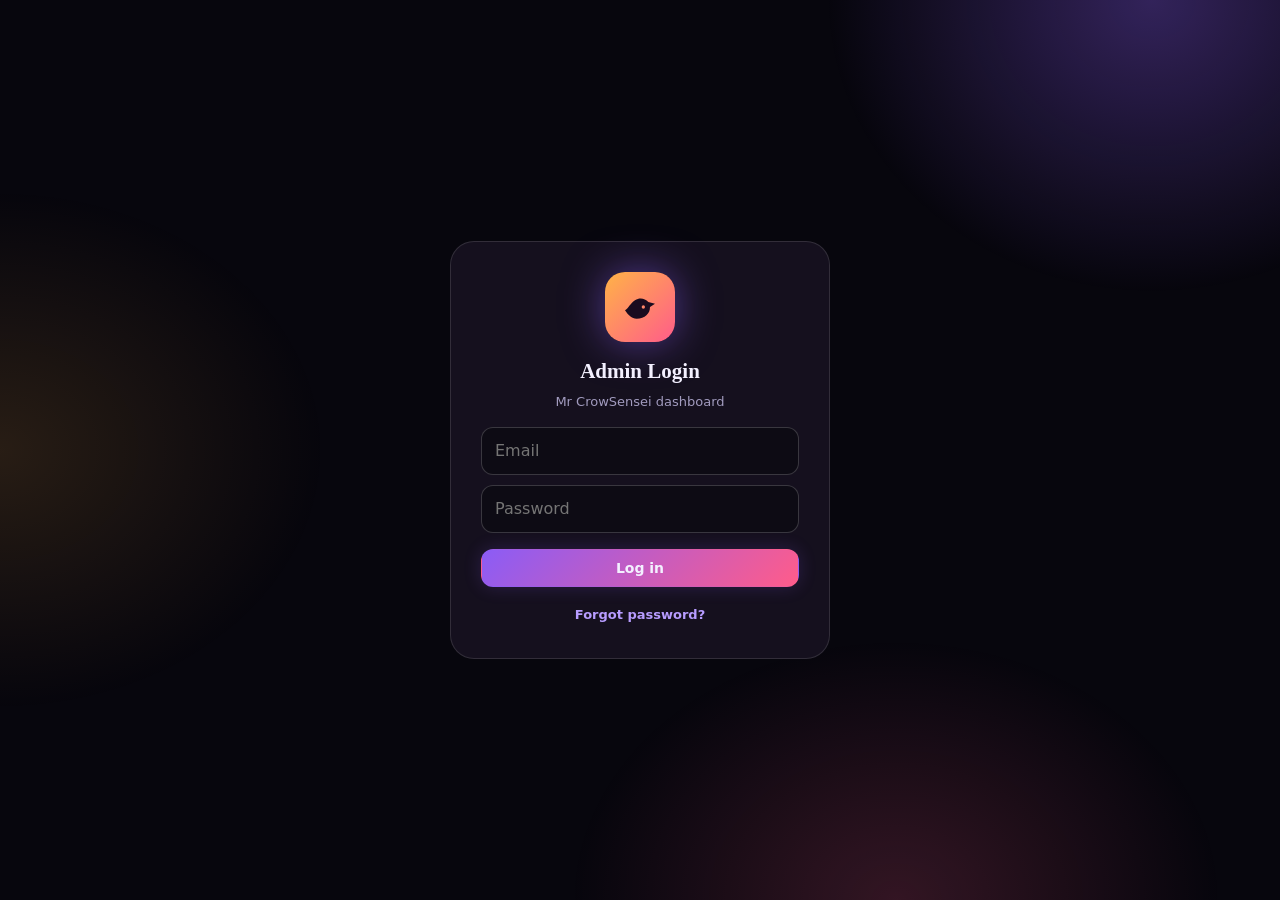
==== commit 17629ac4: "Update index.html" ====
--- a/index.html
+++ b/index.html
@@ -2,290 +2,359 @@
 <html lang="en">
 <head>
 <meta charset="utf-8">
-<meta name="color-scheme" content="dark">
 <meta name="viewport" content="width=device-width, initial-scale=1, viewport-fit=cover">
-<meta name="theme-color" content="#0d0a14">
-<script>try{var __t=localStorage.getItem("cs_theme");document.documentElement.dataset.theme=(__t==="light")?"light":"dark"}catch(e){document.documentElement.dataset.theme="dark"}</script>
-<title>Mr CrowSensei — Thumbnail Designer</title>
-<meta name="description" content="Mr CrowSensei — Professional Minecraft Thumbnail Designer">
-<meta property="og:type" content="website">
-<meta property="og:site_name" content="Mr CrowSensei">
-<meta property="og:title" content="Mr CrowSensei — Thumbnail Designer">
-<meta property="og:description" content="Mr CrowSensei — Professional Minecraft Thumbnail Designer">
-<meta property="og:url" content="https://YOUR-SITE-URL/">
-<meta property="og:image" content="https://YOUR-SITE-URL/banner.png">
-<meta property="og:image:width" content="1200">
-<meta property="og:image:height" content="630">
-<meta name="twitter:card" content="summary_large_image">
-<meta name="twitter:title" content="Mr CrowSensei — Thumbnail Designer">
-<meta name="twitter:description" content="Mr CrowSensei — Professional Minecraft Thumbnail Designer">
-<meta name="twitter:image" content="https://YOUR-SITE-URL/banner.png">
-<link rel="preconnect" href="https://fonts.googleapis.com">
-<link rel="preconnect" href="https://fonts.gstatic.com" crossorigin>
-<link href="https://fonts.googleapis.com/css2?family=Manrope:wght@400;500;600;700;800&family=Outfit:wght@600;700&family=Unbounded:wght@600;700&display=swap" rel="stylesheet">
+<script>try{document.documentElement.dataset.theme=localStorage.getItem("cs_admin_theme")==="light"?"light":"dark"}catch(e){}</script>
+<link rel="preconnect" href="https://fonts.googleapis.com"><link rel="preconnect" href="https://fonts.gstatic.com" crossorigin><link href="https://fonts.googleapis.com/css2?family=Manrope:wght@500;600;700&family=Unbounded:wght@600;700&display=swap" rel="stylesheet">
+<title>Mr CrowSensei — Admin Panel (Demo)</title>
 <style>
-:root{--bg:#0d0a14;--bgr:13,10,20;--tx:#f4f1fb;--mu:#a59fb8;--v:#8b5cf6;--vl:#b79cff;--a:#ffb347;--p:#ff5c8a;--sf:rgba(24,20,34,.8);--card:20,17,32;--nav:18,14,28;--bd:rgba(255,255,255,.12);--ov1:rgba(255,255,255,.06);--ov2:rgba(255,255,255,.1);--line:rgba(255,255,255,.25);--g1:rgba(139,92,246,.28);--g2:rgba(255,179,71,.08);--g3:rgba(255,92,138,.14);--nsh:rgba(0,0,0,.35);box-sizing:border-box;color-scheme:dark;padding-top:env(safe-area-inset-top,0px);padding-bottom:env(safe-area-inset-bottom,0px)}
-html[data-theme=light]{--bg:#f6f3ff;--bgr:246,243,255;--tx:#1b1530;--mu:#6a6382;--vl:#7c4dff;--sf:rgba(255,255,255,.85);--card:255,255,255;--nav:255,255,255;--bd:rgba(40,20,80,.14);--ov1:rgba(40,20,80,.06);--ov2:rgba(40,20,80,.1);--line:rgba(40,20,80,.28);--g1:rgba(139,92,246,.16);--g2:rgba(255,179,71,.14);--g3:rgba(255,92,138,.1);--nsh:rgba(40,20,80,.14);color-scheme:light}
+:root{--bg:#07060d;--a:#ffb347;--p:#ff5c8a;--v:#8b5cf6;--tx:#f3f0ff;--mu:#a29bbf;box-sizing:border-box;color-scheme:dark;padding-top:env(safe-area-inset-top,0px);padding-bottom:env(safe-area-inset-bottom,0px)}
 *{box-sizing:border-box;margin:0}
-html{scroll-behavior:smooth;scroll-padding-top:90px;background:var(--bg)}
-body{background:var(--bg);color:var(--tx);font-family:Manrope,system-ui,-apple-system,Segoe UI,sans-serif;line-height:1.6;overflow-x:hidden;transition:background-color .4s,color .4s}
-body.ld{overflow:hidden}
-body::before{content:"";position:fixed;inset:0;z-index:-2;background:radial-gradient(520px 480px at 85% 0,var(--g1),transparent 65%),radial-gradient(500px 420px at 0 55%,var(--g2),transparent 65%),radial-gradient(560px 500px at 65% 100%,var(--g3),transparent 65%)}
-#pt{position:fixed;inset:0;width:100%;height:100%;z-index:-1;pointer-events:none}
-a{color:inherit;text-decoration:none}
-section{padding:56px 20px;max-width:1120px;margin:auto}
-/* loader */
-#ld{position:fixed;inset:0;z-index:100;background:radial-gradient(500px 400px at 50% 40%,var(--g1),transparent 70%),var(--bg);display:flex;flex-direction:column;align-items:center;justify-content:center;gap:26px;transition:opacity .7s,visibility .7s}
-#ld.out{opacity:0;visibility:hidden}
+html,body{min-height:100%}
+body{background:var(--bg);color:var(--tx);font-family:system-ui,-apple-system,Segoe UI,sans-serif;line-height:1.5;overflow-x:hidden}
+body::before{content:"";position:fixed;inset:0;z-index:-1;background:radial-gradient(500px 450px at 90% 0,#8b5cf655,transparent 65%),radial-gradient(500px 400px at 0 50%,#ffb34722,transparent 65%),radial-gradient(500px 400px at 70% 100%,#ff5c8a2e,transparent 65%)}
+.gl{background:rgba(24,20,34,.84);border:1px solid rgba(255,255,255,.12);border-radius:24px}
+.hide{display:none!important}
+h2{font-family:Georgia,serif;font-size:21px}
+.mu,small{color:var(--mu);font-size:13px}
+input,textarea{width:100%;padding:11px 13px;border-radius:12px;border:1px solid rgba(255,255,255,.18);background:rgba(0,0,0,.3);color:var(--tx);font:inherit;outline:none}
+input:focus,textarea:focus{border-color:var(--a)}
+input[type=color]{padding:2px;height:46px;cursor:pointer}
+input[type=file]{display:none}
+label.l{display:block;font-size:12px;letter-spacing:.5px;text-transform:uppercase;color:var(--mu);margin:14px 0 6px}
+.btn,.fl{padding:10px 16px;border-radius:12px;border:1px solid rgba(255,255,255,.22);background:rgba(255,255,255,.08);color:var(--tx);font:600 14px system-ui;cursor:pointer;white-space:nowrap;display:inline-flex;align-items:center;gap:8px;transition:.2s}
+.btn:hover,.fl:hover{background:rgba(255,255,255,.16)}
+.btn.p{background:linear-gradient(135deg,var(--v),var(--p));border-color:transparent}
+.btn.x{color:#ff8aa5}
+.row{display:flex;gap:8px;align-items:center;flex-wrap:wrap}
+.wrap{max-width:760px;margin:auto;padding:12px 14px 60px}
+@media(min-width:900px){.wrap{max-width:900px}}
+/* login + loader */
+#login,#ld{position:fixed;inset:0;display:grid;place-items:center;padding:20px;z-index:50}
+#ld{z-index:70;background:var(--bg);flex-direction:column;gap:20px;display:flex;align-items:center;justify-content:center}
+#login .gl{width:min(380px,100%);padding:30px;text-align:center}
+.lg{width:70px;height:70px;border-radius:20px;background:linear-gradient(135deg,var(--a),var(--p));display:grid;place-items:center;margin:0 auto 14px;box-shadow:0 0 40px #8b5cf688;animation:pl 1.6s ease-in-out infinite}
+.lg svg{width:40px}
+@keyframes pl{50%{transform:scale(1.07)}}
+.bar{width:200px;height:4px;border-radius:4px;background:rgba(255,255,255,.12);overflow:hidden}
+.bar i{display:block;height:100%;width:0;background:linear-gradient(90deg,var(--a),var(--p),var(--v));animation:fl 1.2s ease-in-out forwards}
+@keyframes fl{to{width:100%}}
+/* top + tabs */
+.top{position:sticky;top:calc(env(safe-area-inset-top,0px) + 8px);z-index:20;display:flex;justify-content:space-between;align-items:center;padding:9px 12px;margin-bottom:12px}
+.top .lg{width:36px;height:36px;border-radius:11px;margin:0;animation:none;box-shadow:none}.top .lg svg{width:22px}
+.brand{display:flex;align-items:center;gap:10px;font-family:Georgia,serif;font-weight:700}
+.brand small{font-family:system-ui;font-weight:400;display:block;line-height:1}
+.demo{background:#ffb3471f;border:1px dashed #ffb347aa;color:var(--a);padding:8px 12px;border-radius:12px;font-size:13px;margin-bottom:12px}
+.tabs{display:flex;gap:8px;overflow-x:auto;padding:2px 0 12px;scrollbar-width:none}
+.tabs .btn{flex:none}.tabs .on{background:linear-gradient(135deg,var(--v),var(--p));border-color:transparent}
+/* cards + animation */
+.pg>*{animation:up .5s both}.pg>*:nth-child(2){animation-delay:.07s}.pg>*:nth-child(3){animation-delay:.14s}.pg>*:nth-child(4){animation-delay:.21s}.pg>*:nth-child(n+5){animation-delay:.28s}
+@keyframes up{from{opacity:0;transform:translateY(30px)}}
+.card{padding:18px;margin-bottom:14px}
+.card h2{margin-bottom:2px}
+.g2{display:grid;grid-template-columns:1fr;gap:0 14px}
+@media(min-width:700px){.g2{grid-template-columns:1fr 1fr}}
+/* preview */
+.pvx{padding:22px 16px;text-align:center;border-radius:20px;border:1px solid rgba(255,255,255,.14);margin-bottom:14px;overflow:hidden}
+.pvx .pl{font-size:11px;letter-spacing:2px;color:var(--mu);margin-bottom:10px;text-transform:uppercase}
+.lgp{width:46px;height:46px;border-radius:13px;background:linear-gradient(135deg,var(--pa),var(--pp)) center/cover;display:grid;place-items:center;margin:0 auto 10px}
+.lgp svg{width:26px}
+.kk{display:inline-block;padding:5px 12px;border-radius:10px;font-size:12px;font-weight:600;color:var(--pa);background:rgba(255,255,255,.08);border:1px solid rgba(255,255,255,.2)}
+.pvx h3{font-family:Georgia,serif;font-size:34px;margin:10px 0 2px;background:linear-gradient(90deg,var(--pa),var(--pp),var(--pv));-webkit-background-clip:text;background-clip:text;color:transparent}
+.tg{font-family:Georgia,serif;font-size:16px}
+.sw{position:relative;display:inline-block;opacity:.6}
+.sw::after{content:"";position:absolute;left:-3px;right:-3px;top:54%;height:3px;border-radius:3px;background:#ff2d4d;box-shadow:0 0 10px #ff2d4d;transform:scaleX(0);transform-origin:left;animation:ln 5s infinite}
+@keyframes ln{0%,10%{transform:scaleX(0)}30%,88%{transform:scaleX(1)}95%,100%{transform:scaleX(0)}}
+.nw{color:var(--pa);font-weight:700}
+.hi{height:90px;border-radius:14px;background:center/cover;margin:12px 0 0}
+.pvx p{color:var(--mu);font-size:13px;margin:8px 0 12px}
+.bs{display:flex;gap:8px;justify-content:center;flex-wrap:wrap;margin-top:8px}
+.bs span{display:inline-flex;gap:7px;align-items:center;padding:8px 14px;border-radius:12px;font-size:13px;font-weight:600;border:1px solid rgba(255,255,255,.25);background:rgba(255,255,255,.08)}
+.bs span.m{background:linear-gradient(135deg,var(--pv),var(--pp));border-color:transparent}
+.ic{width:16px;height:16px;flex:none}
+.ths{display:grid;grid-template-columns:repeat(3,1fr);gap:6px;margin-top:14px}
+.ths i{aspect-ratio:16/9;border-radius:8px;background:center/cover;border:1px solid rgba(255,255,255,.12)}
+/* list items */
+.it{display:flex;gap:10px;align-items:center;padding:10px;margin-top:10px;border-radius:16px;background:rgba(255,255,255,.05);border:1px solid rgba(255,255,255,.1);transition:transform .2s,opacity .2s}
+.it.drg{opacity:.55;transform:scale(.97);border-color:var(--a)}
+.it .f{flex:1;min-width:0}
+.dh{width:34px;height:40px;display:grid;place-items:center;font-size:20px;color:var(--mu);cursor:grab;touch-action:none;flex:none;border-radius:10px;user-select:none}
+.dh:hover{background:rgba(255,255,255,.1);color:#fff}
+.pvw{width:96px;aspect-ratio:16/9;border-radius:10px;background:#201f22 center/cover;display:grid;place-items:center;font-size:11px;color:var(--mu);border:1px solid rgba(255,255,255,.15);flex:none}
+.ur{display:flex;gap:12px;align-items:center;margin-top:12px}
+.ur .pvw{width:110px}.ur .f{flex:1}
+.av{width:42px;height:42px;border-radius:12px;display:grid;place-items:center;font-weight:800;color:#150d2b;flex:none}
+.ic2{width:40px;height:40px;border-radius:12px;display:grid;place-items:center;background:rgba(255,255,255,.1);flex:none}
+.ic2 .ic{width:20px;height:20px}
+.sp{width:14px;height:14px;border-radius:50%;border:2px solid var(--a);border-top-color:transparent;animation:r 1s linear infinite;display:inline-block;vertical-align:middle}
+@keyframes r{to{transform:rotate(360deg)}}
+.ok{color:#7cffa0}
+.em{border-left:4px solid #4f545c;background:#2b2d31;border-radius:8px;padding:12px 14px;margin-top:14px}
+.em b{color:#00a8fc;display:block}.em p{font-size:14px;margin:4px 0 10px}
+.eb{height:130px;border-radius:12px;background:#201f22 center/contain no-repeat;display:grid;place-items:center;color:var(--a);font:800 30px Georgia,serif}
+.cw{display:grid;grid-template-columns:repeat(auto-fit,minmax(150px,1fr));gap:12px}
+#toast{position:fixed;left:50%;top:calc(env(safe-area-inset-top,0px) + 72px);transform:translate(-50%,-20px);padding:11px 20px;border-radius:14px;background:#7cffa0;color:#06210a;font-weight:700;opacity:0;pointer-events:none;transition:.35s;z-index:90}
+#toast.on{opacity:1;transform:translate(-50%,0)}
+.card .pvx{margin:16px 0 0}
+.stt{display:flex;justify-content:center;gap:26px;flex-wrap:wrap}.stt b{display:block;font:700 28px Georgia,serif;color:var(--pa)}
+.sc2{text-align:left;padding:10px 0;border-bottom:1px solid rgba(255,255,255,.08)}.sc2:last-child{border:0}.sc2 small{text-transform:uppercase;color:var(--pa);letter-spacing:2px;font-size:10px}.sc2 h4{font:700 18px Georgia,serif}.sc2 p{margin:2px 0 0!important}
+.nv{display:flex;align-items:center;justify-content:space-between;padding:8px 10px;border-radius:14px;background:rgba(255,255,255,.1);border:1px solid rgba(255,255,255,.2)}
+.nv .lgp{width:32px;height:32px;margin:0;border-radius:10px}.nv .lgp svg{width:18px}
+.chs{display:flex;gap:8px;flex-wrap:wrap;justify-content:center}.chs span{display:inline-flex;align-items:center;gap:8px;padding:6px 12px 6px 6px;border-radius:14px;background:rgba(255,255,255,.08);border:1px solid rgba(255,255,255,.14);font-size:12px;text-align:left}
+.chs i{width:26px;height:26px;border-radius:8px;display:grid;place-items:center;font-style:normal;font-weight:800;color:#150d2b}
+.tgd{display:grid;grid-template-columns:repeat(3,1fr);gap:8px}.tgd i{aspect-ratio:16/9;border-radius:10px;background:center/cover;position:relative;border:1px solid rgba(255,255,255,.12)}
+.tgd em{position:absolute;left:5px;bottom:5px;font-style:normal;font-size:10px;padding:2px 8px;border-radius:7px;background:rgba(0,0,0,.5)}
+.fq2{text-align:left;padding:10px 12px;border-radius:12px;background:rgba(255,255,255,.06);margin-top:8px;font-size:13px}.fq2 small{display:block;margin-top:4px}
+.sy{display:flex;align-items:center;gap:12px;flex-wrap:wrap;margin-top:14px;padding:12px;border-radius:14px;background:rgba(124,255,160,.08);border:1px solid rgba(124,255,160,.3)}
+.sy>div{flex:1;min-width:140px}
+.dot{width:10px;height:10px;border-radius:50%;background:#7cffa0;box-shadow:0 0 10px #7cffa0;animation:pl 1.6s infinite}
+.upc{color:#7cffa0;font-weight:700;font-size:12px;margin-left:4px}
+.ic.im{border-radius:4px;object-fit:cover}
+.mcar{display:flex;gap:16px;overflow:hidden;justify-content:center}
+.mc{flex:none;width:96px;text-align:center}.mc i{display:grid;place-items:center;width:62px;height:62px;border-radius:50%;margin:0 auto 6px;border:3px solid rgba(255,255,255,.22);font-style:normal;font-weight:800;color:#150d2b}
+.mc b{display:block;font-size:12px}.mc small{font-size:11px}
+.mdots{display:flex;gap:6px;justify-content:center;margin-top:10px}.mdots span{width:6px;height:6px;border-radius:6px;background:rgba(255,255,255,.25)}.mdots .on{width:20px;background:linear-gradient(90deg,var(--pa),var(--pp))}
+.fxb{position:relative;height:110px;border-radius:14px;overflow:hidden;background:#0b0914}
+.fxt{position:absolute;inset:0;opacity:.5;transform:rotate(-8deg) scale(1.3)}
+.fxt>div{display:flex;gap:8px;width:max-content;animation:mq 40s linear infinite;margin-top:18px}
+.fxt i{width:90px;height:50px;border-radius:8px;flex:none}
+.fxb u{position:absolute;bottom:-6px;width:3px;height:3px;border-radius:50%;background:#ffb347;animation:rise linear infinite;text-decoration:none}
+@keyframes rise{to{transform:translateY(-130px);opacity:0}}
+@keyframes mq{to{transform:translateX(-50%)}}
+.fxc{overflow:hidden;margin-top:10px}.fxc>div{display:flex;gap:10px;width:max-content;animation:mq linear infinite}
+.mc2{display:inline-flex;gap:6px;align-items:center;padding:5px 10px 5px 5px;border-radius:12px;background:rgba(255,255,255,.08);font-size:12px;white-space:nowrap}.mc2 i{width:22px;height:22px;border-radius:50%}
+.fl2{display:flex;gap:10px;align-items:center;margin-top:14px;cursor:pointer;font-size:14px}
+input[type=checkbox]{width:20px;height:20px;padding:0;accent-color:#8b5cf6}
+input[type=range]{padding:0;height:6px;accent-color:#8b5cf6}
+.pcw{container-type:inline-size}
+.pcar{--sw:min(300px,84cqw);display:flex;overflow-x:auto;scrollbar-width:none;padding:10px calc(50% - var(--sw)/2) 6px;cursor:grab;overscroll-behavior-x:contain;-webkit-overflow-scrolling:touch}
+.pcar::-webkit-scrollbar{display:none}
+.pcl{flex:0 0 var(--sw);display:flex;flex-direction:column;align-items:center;gap:6px;text-align:center}
+.pcl i{display:grid;place-items:center;width:clamp(80px,28cqw,150px);height:clamp(80px,28cqw,150px);border-radius:50%;font:800 44px system-ui;color:#150d2b;border:3px solid rgba(255,255,255,.22);margin-bottom:12px;font-style:normal}
+.pcl b{font-size:15px}.pcl small{font-size:13px}
+.pdots{display:flex;gap:8px;justify-content:center;margin-top:8px}.pdots span{width:7px;height:7px;border-radius:7px;background:rgba(255,255,255,.25);transition:.35s}.pdots .on{width:26px;background:linear-gradient(90deg,var(--pa),var(--pp))}
+.vg{display:grid;grid-template-columns:repeat(auto-fit,minmax(130px,1fr));gap:10px;margin-top:14px}
+.vs{padding:14px;border-radius:16px;background:rgba(255,255,255,.06);border:1px solid rgba(255,255,255,.12)}.vs small{display:block}.vs b{font:700 28px Georgia,serif;background:linear-gradient(90deg,var(--a),var(--p));-webkit-background-clip:text;background-clip:text;color:transparent}
+.vb{display:flex;gap:6px;align-items:flex-end;height:130px}.vbc{flex:1;height:100%;display:flex;flex-direction:column;justify-content:flex-end;align-items:center;gap:4px}.vbc i{display:block;width:100%;border-radius:6px 6px 2px 2px;background:linear-gradient(180deg,var(--p),var(--v));transition:height .4s}.vbc small{font-size:10px}
+.sr{display:flex;align-items:center;gap:10px;margin-top:12px;font-size:13px}.sr span{width:80px}.sr>div{flex:1;height:8px;border-radius:8px;background:rgba(255,255,255,.1);overflow:hidden}.sr i{display:block;height:100%;background:linear-gradient(90deg,var(--a),var(--p))}.sr b{width:38px;text-align:right}
+.ftp{text-align:left}.ftb{display:flex;align-items:center;gap:10px}.ftb .lgp{margin:0;width:34px;height:34px;border-radius:10px}.ftb .lgp svg{width:20px}
+.ftr{display:flex;justify-content:space-between;gap:8px;flex-wrap:wrap;border-top:1px solid rgba(255,255,255,.1);margin-top:12px;padding-top:10px;font-size:12px;color:var(--mu)}
+.kk{display:inline-flex;align-items:center;gap:10px;padding:7px 18px 7px 7px;border-radius:999px;background:#14121e;border:1px solid rgba(255,255,255,.18);color:#fff;font-weight:700;font-size:13px}
+.gd{width:26px;height:26px;border-radius:50%;background:rgba(52,213,138,.14);display:grid;place-items:center}
+.gd::after{content:"";width:11px;height:11px;border-radius:50%;background:#34d58a;animation:gdp 2s ease-in-out infinite}
+@keyframes gdp{0%,100%{box-shadow:0 0 3px 0 #34d58a}50%{box-shadow:0 0 14px 4px #34d58a}}
+.pts{display:grid;grid-template-columns:1fr 1fr;gap:12px;margin-top:14px}
+.pt{position:relative;border-radius:16px;border:2px solid rgba(255,255,255,.14);background:#0b0914;overflow:hidden;cursor:pointer;padding-bottom:10px;text-align:center;transition:.25s}
+.pt canvas{display:block;width:100%;height:110px}
+.pt b{display:block;margin-top:8px}
+.pt.on{border-color:var(--a);box-shadow:0 0 0 3px #ffb34733}
+.pt.on::after{content:"✓ Selected";position:absolute;top:8px;right:8px;font-size:11px;font-weight:700;padding:3px 9px;border-radius:999px;background:var(--a);color:#150d2b}
+.ftc{text-align:center}.ftc .ftb{justify-content:center}
+.ftc .ln{width:90px;height:1px;background:rgba(255,255,255,.2);margin:12px auto}
+
 .lw{position:relative;width:116px;height:116px;display:grid;place-items:center}
 .ring{position:absolute;inset:0;border-radius:50%;background:conic-gradient(from 0deg,transparent 0 15%,var(--a),var(--p),var(--v),transparent 85%);-webkit-mask:radial-gradient(farthest-side,transparent calc(100% - 4px),#000 calc(100% - 3px));mask:radial-gradient(farthest-side,transparent calc(100% - 4px),#000 calc(100% - 3px));animation:spin 1.4s linear infinite}
 @keyframes spin{to{transform:rotate(360deg)}}
-.lcr{width:86px;height:86px;border-radius:50%;background:linear-gradient(135deg,var(--a),var(--p));display:grid;place-items:center;animation:pl 1.6s ease-in-out infinite;overflow:hidden}
+.lcr{width:86px;height:86px;border-radius:50%;background:linear-gradient(135deg,var(--a),var(--p));display:grid;place-items:center;animation:pl 1.6s ease-in-out infinite}
 .lcr svg{width:46px;fill:#1a0b1f}
-@keyframes pl{50%{transform:scale(1.07)}}
-/* nav (flat translucent glass, like Watereye) */
-.nav{position:fixed;top:calc(env(safe-area-inset-top,0px) + 12px);left:50%;transform:translateX(-50%);width:min(94%,980px);z-index:50;display:flex;align-items:center;justify-content:space-between;padding:7px 10px 7px 8px;border-radius:999px;background:rgba(var(--nav),.5);backdrop-filter:blur(18px) saturate(150%);-webkit-backdrop-filter:blur(18px) saturate(150%);border:1px solid var(--bd);box-shadow:0 8px 30px var(--nsh)}
-.logo{display:flex;align-items:center;gap:10px;font:700 16px Outfit,system-ui;letter-spacing:.2px}
-.lg0{width:34px;height:34px;border-radius:50%;background:linear-gradient(135deg,var(--a),var(--p));display:grid;place-items:center;flex:none;overflow:hidden;box-shadow:0 0 12px rgba(255,140,110,.6),0 0 26px rgba(139,92,246,.5);animation:lgw 3s ease-in-out infinite}
-@keyframes lgw{50%{box-shadow:0 0 18px rgba(255,140,110,.85),0 0 38px rgba(139,92,246,.7)}}
-.lg0 svg{width:18px;fill:#1a0b1f}
-.links{display:flex;gap:2px}
-.links a{padding:8px 14px;border-radius:999px;font-size:14px;color:var(--mu);font-weight:600;transition:.2s}
-.links a:hover,.links a.act{color:var(--tx);background:var(--ov1)}
-.nr{display:flex;align-items:center;gap:6px}
-.tbtn{width:36px;height:36px;border:0;border-radius:50%;background:var(--ov1);color:var(--tx);display:grid;place-items:center;cursor:pointer;padding:0;transition:background .2s,transform .3s}
-.tbtn:hover{background:var(--ov2);transform:rotate(18deg)}
-.tbtn svg{width:18px;height:18px}
-.tbtn .su{display:none}
-html[data-theme=light] .tbtn .su{display:block}
-html[data-theme=light] .tbtn .mo{display:none}
-.cta,.mcta{border:1px solid rgba(139,92,246,.7);background:linear-gradient(135deg,rgba(94,58,200,.95),rgba(60,34,130,.97));color:#fff;font-weight:600}
-.cta{padding:10px 20px;border-radius:999px;font-size:14px}
-.burger{display:none;width:38px;height:38px;border:0;background:none;cursor:pointer;flex-direction:column;gap:5px;align-items:center;justify-content:center}
-.burger span{width:20px;height:2px;background:var(--tx);border-radius:2px;transition:.3s}
-.burger.on span:nth-child(1){transform:translateY(7px) rotate(45deg)}
-.burger.on span:nth-child(2){opacity:0}
-.burger.on span:nth-child(3){transform:translateY(-7px) rotate(-45deg)}
-.menu{position:fixed;top:calc(env(safe-area-inset-top,0px) + 70px);left:50%;transform:translate(-50%,-8px);width:min(94%,980px);z-index:49;padding:10px;border-radius:28px;background:rgba(var(--nav),.62);backdrop-filter:blur(28px) saturate(140%);-webkit-backdrop-filter:blur(28px) saturate(140%);border:1px solid var(--bd);box-shadow:0 12px 40px var(--nsh);opacity:0;pointer-events:none;transition:.3s;display:flex;flex-direction:column;gap:2px;text-align:center}
-.menu.on{opacity:1;pointer-events:auto;transform:translate(-50%,0)}
-.menu a{padding:11px 16px;border-radius:16px;font-size:15px;color:var(--mu);font-weight:500}
-.menu a.act,.menu a:active{background:var(--ov2);color:var(--tx)}
-.menu .mcta{margin-top:6px;padding:12px;border-radius:999px;color:#fff}
-@media(max-width:899px){.links,.cta{display:none}.burger{display:flex}}
-/* hero */
-.hero{position:relative;min-height:0;display:flex;align-items:center;justify-content:center;text-align:center;padding:118px 20px 30px}
-.hbg{position:absolute;top:0;bottom:0;left:50%;width:100vw;margin-left:-50vw;overflow:hidden;z-index:0;pointer-events:none;-webkit-mask-image:linear-gradient(#000 60%,transparent);mask-image:linear-gradient(#000 60%,transparent)}
-.hbg::after{content:"";position:absolute;inset:0;background:radial-gradient(70% 60% at 50% 45%,rgba(var(--bgr),.82),rgba(var(--bgr),.3))}
-.rot{position:absolute;inset:-20% -30%;display:flex;flex-direction:column;gap:14px;justify-content:center;opacity:.5;transform:rotate(-10deg)}
-.hr .in{display:flex;gap:14px;width:max-content;animation:mq 80s linear infinite}
-.hr:nth-child(2) .in{animation-duration:100s;animation-direction:reverse}
-.hr:nth-child(3) .in{animation-duration:70s}
-@keyframes mq{to{transform:translateX(-50%)}}
-.hr i{display:block;width:210px;aspect-ratio:16/9;border-radius:14px;border:1px solid var(--bd)}
-.hc{position:relative;z-index:1;max-width:700px}
-.kick{display:inline-flex;align-items:center;gap:10px;padding:10px 20px 10px 16px;border-radius:999px;background:rgba(var(--card),.8);border:1px solid var(--bd);font-size:14px;font-weight:600;color:var(--tx)}
-.gd{width:10px;height:10px;border-radius:50%;background:#34d58a;animation:gdp 2s ease-in-out infinite}
+.lnm{font:600 20px system-ui;letter-spacing:.5px;animation:lfade 1s .2s both}
+@keyframes lfade{from{opacity:0;transform:translateY(8px)}}
+.lnm span{opacity:0;transform:translateY(12px);animation:lch .5s calc(var(--i)*70ms + .2s) forwards}
+.lnm .sp{width:10px}
+@keyframes lch{to{opacity:1;transform:none}}
+.lbar{width:180px;height:3px;border-radius:3px;background:rgba(255,255,255,.1);overflow:hidden}
+.lbar i{display:block;height:100%;width:45%;border-radius:3px;background:linear-gradient(90deg,transparent,#b79cff,transparent);animation:slide 1.2s ease-in-out infinite}
+@keyframes slide{from{transform:translateX(-100%)}to{transform:translateX(230%)}}
+.kk{padding:9px 18px 9px 14px;font-weight:600;font-size:13px;gap:10px;background:rgba(20,17,30,.85);border:1px solid rgba(255,255,255,.14);color:#ece8f6}
+.gd{width:10px;height:10px;border-radius:50%;background:#34d58a;display:block;animation:gdp 2s ease-in-out infinite}
+.gd::after{display:none}
 @keyframes gdp{0%,100%{box-shadow:0 0 2px 0 rgba(52,213,138,.9)}50%{box-shadow:0 0 14px 5px rgba(52,213,138,.5)}}
-h1{font:800 clamp(38px,10.5vw,84px)/1.05 Manrope,system-ui;letter-spacing:-2px;margin:22px 0 12px}
-h1 span,.grad{background:linear-gradient(90deg,var(--a),var(--p),var(--vl));-webkit-background-clip:text;background-clip:text;color:transparent}
-.hl{font:600 clamp(18px,4.8vw,28px)/1.35 Manrope,system-ui;margin-bottom:14px}
-.sw{position:relative;display:inline-block;animation:dim 6s infinite}
-.sw::after{content:"";position:absolute;left:-4px;right:-4px;top:54%;height:4px;border-radius:4px;background:#ff2d4d;box-shadow:0 0 12px #ff2d4d;transform:scaleX(0);transform-origin:left;animation:ln 6s infinite}
-.nw{display:inline-block;color:var(--vl);font-weight:800;animation:pop 6s infinite}
-@keyframes ln{0%,10%{transform:scaleX(0)}28%,88%{transform:scaleX(1)}95%,100%{transform:scaleX(0)}}
+.pcl{flex:0 0 var(--sw);padding:0 0 16px;border-radius:26px;background:rgba(24,20,34,.84);border:1px solid rgba(255,255,255,.12);overflow:hidden;margin:0 6px;gap:0;text-align:center}
+.pcb{height:70px;width:100%}
+.pcl i{width:76px;height:76px;margin:-38px auto 8px;border:4px solid #0d0a14;font-size:30px;position:relative}
+.pcl b{font:800 17px Georgia,serif}
+.pcs{display:inline-block;margin:10px 0;padding:7px 14px;border-radius:999px;background:rgba(10,8,16,.7);border:1px solid rgba(255,255,255,.12);font-size:12px}
+.pcv{display:block;margin:0 16px;padding:11px;border-radius:999px;border:1px solid rgba(139,92,246,.7);background:rgba(80,50,160,.4);font-size:13px;font-weight:600}
+.gtx{background:linear-gradient(90deg,#ffb347,#ff5c8a,#b79cff);-webkit-background-clip:text;background-clip:text;color:transparent}
+.cbx{max-width:340px;margin:14px auto 0;padding:18px;border-radius:24px;background:rgba(24,20,34,.84);border:1px solid rgba(255,255,255,.12)}
+.cbx b{font:800 16px Georgia,serif}
+.cbt{display:flex;gap:8px;align-items:center;justify-content:center;padding:11px;border-radius:999px;border:1px solid rgba(255,255,255,.14);background:rgba(255,255,255,.06);font-size:13px;font-weight:600}
+.cbt.m{background:linear-gradient(135deg,#7c4dff,#a15cff);border-color:transparent}
+.orx{text-align:center;font-size:10px;letter-spacing:2px;text-transform:uppercase;color:var(--mu);margin:6px 0}
+.sc2{text-align:center}
+.sc2 small{display:flex;align-items:center;justify-content:center;gap:10px;color:#a78bfa;font:600 11px system-ui;letter-spacing:1.5px}
+.sc2 small::before,.sc2 small::after{content:"";width:34px;height:1px}
+.sc2 small::before{background:linear-gradient(90deg,transparent,#8b5cf6)}
+.sc2 small::after{background:linear-gradient(90deg,#8b5cf6,transparent)}
+.sc2 h4{font:800 20px system-ui}
+.pcar{position:relative;--sw:min(240px,66cqw)}
+.pcl{transition:transform .35s,border-color .25s,box-shadow .25s}
+.pcl.pselect{transform:scale(1.05);border-color:#b79cff;box-shadow:0 0 0 1px #b79cff,0 0 18px rgba(139,92,246,.25);z-index:2;position:relative}
+.pcb{position:relative}
+.pcb::after{content:"";position:absolute;inset:0;background:repeating-linear-gradient(135deg,rgba(255,255,255,.14) 0 10px,transparent 10px 26px);opacity:.55}
+.pcb::before{content:"";position:absolute;inset:0;z-index:1;background:linear-gradient(to bottom,transparent 30%,rgba(20,17,32,.97))}
+.pcl i{z-index:2;box-shadow:0 10px 22px rgba(0,0,0,.65)}
+.pnav{display:flex;align-items:center;justify-content:center;gap:26px;margin-top:6px}
+.pa{font-size:24px;color:var(--mu);line-height:1}
+.pdots .on{box-shadow:0 0 10px 2px rgba(183,156,255,.75)}
+.nv{border-radius:999px;padding:6px 10px 6px 8px;background:linear-gradient(135deg,rgba(255,255,255,.22),rgba(255,255,255,.06) 45%,rgba(255,255,255,.14));border:1px solid rgba(255,255,255,.28);box-shadow:inset 0 1.5px 1px rgba(255,255,255,.5)}
+.nv .lgp{width:30px;height:30px;box-shadow:0 0 12px rgba(255,140,110,.6),0 0 24px rgba(139,92,246,.5)}
+.nv b{font:700 14px system-ui}
+.top{flex-wrap:nowrap;gap:8px;padding:8px 10px}
+.top .row{flex-wrap:nowrap;gap:6px;flex:none}
+.top .btn{padding:8px 12px;font-size:13px}
+.brand{min-width:0;font-size:15px}
+.brand>div:last-child{white-space:nowrap;overflow:hidden;text-overflow:ellipsis}
+.brand small{font-size:11px}
+.abp{display:flex;flex-direction:column;align-items:center;gap:8px;margin-top:12px}
+.abav{width:84px;height:84px;border-radius:24px;background:linear-gradient(135deg,var(--pa),var(--pp)) center/cover;display:grid;place-items:center;border:1px solid rgba(255,255,255,.14)}
+.abav svg{width:44px}
+.abp b{font:800 17px system-ui}
+.abp p{max-width:420px;margin:0!important}
+.m2{padding:10px 22px;border-radius:999px;background:linear-gradient(135deg,#7c4dff,#a15cff);font-size:13px;font-weight:600;color:#fff}
+.nv{max-width:340px;margin:0 auto;gap:10px}
+.nv .lgp{border-radius:50%;margin:0}
+.nv b{flex:1;text-align:left;margin-left:6px}
+.burg{display:flex;flex-direction:column;gap:4px;padding:4px}
+.burg i{display:block;width:18px;height:2px;border-radius:2px;background:#fff}
+.swr{display:flex;align-items:center;justify-content:space-between;gap:14px;padding:12px 14px;border-radius:16px;background:rgba(255,255,255,.05);border:1px solid rgba(255,255,255,.1);margin-top:12px}
+.swr small{display:block;margin-top:2px}
+.tgl{position:relative;display:block;width:52px;height:30px;flex:none}
+.tgl input{position:absolute;inset:0;width:100%;height:100%;opacity:0;margin:0;padding:0;z-index:2;cursor:pointer}
+.tgl i{display:block;width:52px;height:30px;border-radius:30px;background:rgba(255,255,255,.18);transition:.25s;position:relative}
+.tgl i::after{content:"";position:absolute;top:3px;left:3px;width:24px;height:24px;border-radius:50%;background:#fff;transition:.25s}
+.tgl input:checked+i{background:linear-gradient(135deg,#7c4dff,#a15cff)}
+.tgl input:checked+i::after{transform:translateX(22px)}
+.tg .sw{opacity:1;animation:dim 6s infinite}
+.tg .sw::after{animation:ln 6s infinite}
+.tg .nw{display:inline-block;color:var(--pa);font-weight:700;animation:pop 6s infinite}
 @keyframes dim{0%,25%{opacity:1}35%,88%{opacity:.4}95%,100%{opacity:1}}
-@keyframes pop{0%,28%{opacity:0;transform:translateY(8px) scale(.9)}40%,88%{opacity:1;transform:none}95%,100%{opacity:0;transform:translateY(8px) scale(.9)}}
-.hc>p{color:var(--mu);font-size:clamp(15px,3.8vw,18px);max-width:520px;margin:0 auto}
-.btns{display:flex;gap:10px;justify-content:center;margin:26px 0}
-.btn,.cv,.cta,.mcta{position:relative;overflow:hidden;transition:transform .25s,background .2s,border-color .2s}
-.btn{display:inline-flex;align-items:center;justify-content:center;gap:9px;padding:14px 20px;border-radius:999px;border:1px solid var(--bd);background:var(--ov1);color:var(--tx);font:600 15px Manrope,system-ui;cursor:pointer;white-space:nowrap}
-.btn:hover{background:var(--ov2)}
-.btn.p{background:linear-gradient(135deg,#7c4dff,#a15cff);border-color:transparent;color:#fff}
-.btn::after,.cv::after,.cta::after,.mcta::after{content:"";position:absolute;top:0;bottom:0;left:-70%;width:45%;background:linear-gradient(105deg,transparent,rgba(255,255,255,.42),transparent);transform:skewX(-20deg);pointer-events:none;opacity:0}
-.btn.pr,.cv.pr,.cta.pr,.mcta.pr{transform:scale(1.04)}
-.shine::after{animation:shn .85s ease}
-@keyframes shn{0%{left:-70%;opacity:1}100%{left:130%;opacity:1}}
-.hero .btns .btn{flex:1;max-width:210px;padding:14px 10px;font-size:clamp(13px,3.7vw,15px)}
-.stats{display:flex;justify-content:center;gap:clamp(22px,7vw,50px)}
-.stats b{display:block;font:800 clamp(24px,6vw,32px) Manrope,system-ui;color:var(--vl);line-height:1.2}
-.stats span{font-size:11px;letter-spacing:1.5px;text-transform:uppercase;color:var(--mu)}
-/* headings */
-.tag{display:flex;align-items:center;justify-content:center;gap:14px;color:var(--vl);font:600 14px Manrope,system-ui;letter-spacing:1.5px;text-transform:uppercase}
-.tag::before,.tag::after{content:"";width:60px;height:1px}
-.tag::before{background:linear-gradient(90deg,transparent,#8b5cf6)}
-.tag::after{background:linear-gradient(90deg,#8b5cf6,transparent)}
-h2{font:800 clamp(26px,6vw,42px)/1.12 Manrope,system-ui;text-align:center;letter-spacing:-1px;margin:14px 0 10px}
-.sub{color:var(--mu);text-align:center;max-width:540px;margin:0 auto 26px}
-/* text animations (different style per heading) */
-.aw{display:inline-block;vertical-align:bottom}
-[data-a=rise] .aw{overflow:hidden;padding:.08em .05em .18em;margin:-.08em -.05em -.18em}
-[data-a] .ai{display:inline-block;transition:transform .85s cubic-bezier(.2,.8,.2,1),opacity .85s ease,filter .85s ease;transition-delay:calc(var(--d,0ms) + var(--i)*70ms)}
-[data-a=rise] .ai{transform:translateY(115%) rotate(4deg);opacity:0;filter:blur(8px)}
-[data-a=blur] .ai{transform:scale(1.25);opacity:0;filter:blur(16px)}
-[data-a=letters] .ai{transform:translateY(.5em);opacity:0;filter:blur(6px);transition-delay:calc(var(--d,0ms) + var(--i)*28ms)}
-[data-a=slide] .ai{transform:translateX(-36px);opacity:0}
-[data-a=flip]{perspective:700px}
-[data-a=flip] .ai{transform:rotateX(-85deg) translateY(30%);transform-origin:50% 100%;opacity:0}
-[data-a=fade] .ai{opacity:.14;transition:opacity .6s ease;transition-delay:calc(var(--d,0ms) + var(--i)*30ms)}
-[data-a].in .ai{transform:none;opacity:1;filter:none}
-h1 span .ai,.grad .ai{background:linear-gradient(90deg,var(--a),var(--p),var(--vl));-webkit-background-clip:text;background-clip:text;color:transparent}
-[data-a=tag]{opacity:0;letter-spacing:.6em;transition:opacity .8s,letter-spacing .9s cubic-bezier(.2,.8,.2,1)}
-[data-a=tag].in{opacity:1;letter-spacing:1.5px}
-[data-a=tag]::before,[data-a=tag]::after{transform:scaleX(0);transition:transform .9s .2s}
-[data-a=tag]::before{transform-origin:right}
-[data-a=tag]::after{transform-origin:left}
-[data-a=tag].in::before,[data-a=tag].in::after{transform:scaleX(1)}
-/* portfolio */
-.grid{display:grid;grid-template-columns:repeat(auto-fill,minmax(320px,1fr));gap:16px}
-.th{position:relative;aspect-ratio:16/9;border-radius:18px;border:1px solid var(--bd);cursor:pointer;transition:transform .25s}
-.hide{display:none}
-.more{display:flex;margin:28px auto 0;width:max-content}
-/* creators */
-.car{position:relative;display:flex;gap:14px;overflow-x:auto;scrollbar-width:none;padding:30px 14px 22px;overscroll-behavior-x:contain;cursor:grab;-webkit-overflow-scrolling:touch}
-.car::-webkit-scrollbar{display:none}
-.car.drag{cursor:grabbing;user-select:none}
-.cc{flex:0 0 min(240px,66vw);border-radius:26px;background:rgba(var(--card),.9);border:1px solid var(--bd);overflow:hidden;text-align:center;padding-bottom:18px;transition:border-color .25s,box-shadow .25s,transform .35s cubic-bezier(.2,.8,.2,1);cursor:pointer;user-select:none;-webkit-user-select:none}
-.cc:not(.sel){transform:none}
-.cc.sel{transform:scale(1.05);z-index:2;border-color:var(--vl);box-shadow:0 0 0 1px var(--vl),0 0 20px rgba(139,92,246,.22)}
-.cc a{-webkit-user-drag:none}
-.cb{height:78px;position:relative}
-.cb::before{content:"";position:absolute;inset:0;z-index:1;background:linear-gradient(to bottom,transparent 30%,rgba(var(--card),.97))}
-.cb::after{content:"";position:absolute;inset:0;background:repeating-linear-gradient(135deg,rgba(255,255,255,.14) 0 10px,transparent 10px 26px);opacity:.55}
-.ca{width:68px;height:68px;border-radius:50%;margin:-34px auto 0;border:4px solid var(--bg);display:grid;place-items:center;font:700 26px Unbounded,system-ui;color:#150d2b;position:relative;z-index:2;box-shadow:0 12px 26px rgba(0,0,0,.45);overflow:hidden}
-.cn{font:700 17px Unbounded,system-ui;margin-top:10px}
-.ch{color:var(--mu);font-size:12.5px}
-.cs{display:inline-flex;align-items:center;gap:8px;margin:12px 0;padding:8px 16px;border-radius:999px;background:rgba(var(--bgr),.5);border:1px solid var(--bd);font-weight:600;color:var(--mu);font-size:13px}
-.cv{display:block;margin:0 18px;padding:12px;border-radius:999px;border:1px solid rgba(139,92,246,.7);background:linear-gradient(135deg,rgba(94,58,200,.95),rgba(60,34,130,.97));color:#fff;font-weight:600;font-size:14px}
-.cnav{display:flex;align-items:center;justify-content:center;gap:30px;margin-top:4px}
-.cnb{width:32px;height:32px;border:0;background:none;color:var(--mu);font-size:28px;line-height:1;cursor:pointer;padding:0}
-.cnb:hover{color:var(--tx)}
-.cdots{display:flex;gap:8px;align-items:center}
-.cdots span{width:7px;height:7px;border-radius:7px;background:var(--line);cursor:pointer;transition:.3s;box-shadow:0 0 6px rgba(183,156,255,.25)}
-.cdots .on{width:22px;background:var(--vl);box-shadow:0 0 10px 2px rgba(183,156,255,.75)}
-/* about / faq / contact */
-.ab{display:flex;flex-direction:column;align-items:center;text-align:center;gap:14px;margin-top:26px}
-.avs{width:150px;height:150px;border-radius:38px;background:linear-gradient(135deg,var(--a),var(--p));display:grid;place-items:center;border:1px solid var(--bd);overflow:hidden;animation:flt 6s ease-in-out infinite}
-@keyframes flt{0%,100%{transform:translateY(0)}50%{transform:translateY(-10px)}}
-.avs svg{width:80px;fill:#1a0b1f}
-.ab b{font:700 18px Unbounded,system-ui}
-.ab p{color:var(--mu);max-width:560px}
-details{border-radius:20px;border:1px solid var(--bd);background:var(--sf);margin-bottom:12px;max-width:760px;margin-left:auto;margin-right:auto}
-summary{list-style:none;display:flex;justify-content:space-between;align-items:center;gap:14px;padding:20px 22px;font-weight:600;cursor:pointer}
-summary::-webkit-details-marker{display:none}
-summary::after{content:"+";font-size:24px;color:var(--vl);transition:transform .3s;flex:none}
-details[open] summary::after{transform:rotate(45deg)}
-details p{padding:0 22px 20px;color:var(--mu)}
-.stq{display:flex;width:max-content;align-items:center;gap:14px;margin:24px auto 0;padding-bottom:10px;border-bottom:1px solid var(--line);font:600 17px Manrope,system-ui;color:var(--tx);transition:.2s}
-.stq span{font-size:20px;line-height:1}
-.stq:hover{border-color:var(--vl);color:var(--vl)}
-.ct{text-align:center}
-.cbox{max-width:520px;margin:26px auto 0;padding:30px 22px 24px;border-radius:30px;background:var(--sf);border:1px solid var(--bd)}
-.cbox h3{font:800 clamp(19px,5vw,25px)/1.25 Manrope,system-ui;margin-bottom:8px}
-.cbox .sub{margin-bottom:22px}
-#contact h2{font-weight:800}
-#cts{display:flex;flex-direction:column;gap:10px;margin:0 0 14px}
-#cts .btn{width:100%;padding:16px}
-.or{color:var(--mu);font-size:12px;letter-spacing:2px;text-transform:uppercase;text-align:center}
-.ic{width:18px;height:18px;flex:none}
-.note{color:var(--mu);font-size:14px}
-footer{text-align:center;padding:50px 20px 44px;border-top:1px solid var(--bd);color:var(--mu)}
-.ft-top{display:flex;align-items:center;justify-content:center;gap:14px;width:max-content;margin:0 auto;cursor:pointer;transition:transform .3s}
-.ft-top:hover{transform:translateY(-3px)}
-.ft-top b{font:700 20px/1 Outfit,system-ui;color:var(--tx)}
-.ft-d{max-width:520px;margin:20px auto 0;font-size:16px}
-.ft-hr{width:120px;height:1px;background:var(--line);margin:22px auto}
-.ft-m{margin-top:14px;font-size:15px}.ft-m b{color:var(--tx)}
-.hrt{display:inline-block;animation:hb 1.4s ease-in-out infinite}
-@keyframes hb{0%,100%{transform:scale(1)}50%{transform:scale(1.2)}}
-/* fade (blur-in) on scroll */
-.rv{opacity:0;transform:translateY(26px);filter:blur(10px);transition:opacity .8s ease,transform .8s ease,filter .8s ease}
-.rv.in{opacity:1;transform:none;filter:none}
-.th.rv{transition:opacity .8s ease,filter .8s ease,transform .35s ease}
-.th.rv.in:hover,.th.rv.in:active,.th.rv.in.hv{transform:scale(1.05);z-index:2}
-@media(hover:hover){.btn:hover,.cv:hover,.cta:hover,.mcta:hover{transform:scale(1.04)}}
-@media(prefers-reduced-motion:reduce){.rv{opacity:1!important;transform:none!important;filter:none!important}[data-a] .ai{opacity:1!important;transform:none!important;filter:none!important}[data-a=tag]{opacity:1!important;letter-spacing:1.5px!important}[data-a=tag]::before,[data-a=tag]::after{transform:none!important}.avs{animation:none}}
-/* viewer */
-.vxb{width:48px;height:48px;font-size:22px}
-#vw{position:fixed;inset:0;z-index:90;background:rgba(var(--bgr),.96);display:flex;flex-direction:column;padding-top:env(safe-area-inset-top,0px);opacity:0;visibility:hidden;transition:opacity .3s,visibility .3s}
-#vw.on{opacity:1;visibility:visible}
-.vtop{display:flex;align-items:center;justify-content:flex-end;gap:10px;padding:16px 18px}
-.vb2{width:42px;height:42px;border-radius:50%;border:1px solid var(--bd);background:var(--ov1);color:var(--tx);font-size:20px;cursor:pointer;display:grid;place-items:center;flex:none;padding:0}
-#vc{font-size:12px;color:var(--mu)}
-#vst{flex:1;position:relative;overflow:hidden;touch-action:none;display:grid;place-items:center}
-#vi{width:min(calc(100% - 32px),calc((100vh - 300px)*16/9));aspect-ratio:16/9;border-radius:22px;transition:transform .25s;will-change:transform;box-shadow:0 20px 60px rgba(0,0,0,.45)}
-#vi.dr{transition:none}
-.vhint{text-align:center;color:var(--mu);font-size:15px;padding:10px 0 12px}
-.vstrip{display:flex;align-items:center;gap:10px;padding:0 14px calc(env(safe-area-inset-bottom,0px) + 16px)}
-#vs{position:relative;flex:1;display:flex;gap:8px;overflow-x:auto;scrollbar-width:none;padding:6px 2px}
-#vs::-webkit-scrollbar{display:none}
-#vs i{flex:none;width:92px;aspect-ratio:16/9;border-radius:10px;opacity:.6;border:2px solid transparent;cursor:pointer;transition:.2s}
-#vs i.on{opacity:1;border-color:var(--tx);transform:scale(1.05)}
+@keyframes pop{0%,28%{opacity:0;transform:translateY(6px) scale(.9)}40%,88%{opacity:1;transform:none}95%,100%{opacity:0;transform:translateY(6px) scale(.9)}}
+.lnk{display:block;margin:14px auto 0;background:none;border:0;color:#b79cff;font:600 13px system-ui;cursor:pointer;padding:6px}
+.msg{font-size:13px;margin-top:12px;line-height:1.4}
+.msg.ok{color:#7cffa0}.msg.err{color:#ff8aa5}
+.addrow{display:flex;gap:8px;margin-top:12px}
+.addrow>*{flex:1;justify-content:center;white-space:nowrap;padding:10px 8px;font-size:13px}
+.pcar{position:relative;display:flex;gap:12px;overflow-x:auto;scrollbar-width:none;padding:22px 10px 16px;--sw:min(230px,68cqw)}
+.pcar::-webkit-scrollbar{display:none}
+.pcl{flex:0 0 var(--sw);margin:0;padding:0 0 16px;border-radius:24px;background:rgba(24,20,34,.9);border:1px solid rgba(255,255,255,.12);overflow:hidden;text-align:center;transition:transform .35s,border-color .25s,box-shadow .25s;user-select:none;-webkit-user-select:none;cursor:pointer}
+.pcl.pselect{transform:scale(1.05);border-color:#b79cff;box-shadow:0 0 0 1px #b79cff,0 0 20px rgba(139,92,246,.25);z-index:2}
+.pcb{height:70px;position:relative}
+.pca{width:62px;height:62px;border-radius:50%;margin:-31px auto 0;border:4px solid #0d0a14;display:grid;place-items:center;font:800 24px system-ui;color:#150d2b;position:relative;z-index:2;box-shadow:0 10px 22px rgba(0,0,0,.65)}
+.pcn{font:800 16px system-ui;margin-top:10px}
+.pch{color:var(--mu);font-size:12px}
+.pcs{display:inline-flex;align-items:center;gap:6px;margin:10px 0;padding:7px 14px;border-radius:999px;background:rgba(10,8,16,.7);border:1px solid rgba(255,255,255,.12);font-size:12px;color:var(--mu)}
+.pcv{display:block;margin:0 16px;padding:11px;border-radius:999px;border:1px solid rgba(139,92,246,.7);background:linear-gradient(135deg,rgba(80,50,160,.5),rgba(30,20,60,.8));font-size:13px;font-weight:600}
+.pnav{display:flex;align-items:center;justify-content:center;gap:28px}
+.pa{background:none;border:0;color:var(--mu);font-size:26px;line-height:1;cursor:pointer;padding:0 4px}
+.pdots{display:flex;gap:8px;align-items:center}
+.pdots span{width:7px;height:7px;border-radius:7px;background:rgba(255,255,255,.25);transition:.3s;cursor:pointer;box-shadow:0 0 6px rgba(183,156,255,.25)}
+.pdots .on{width:22px;background:#b79cff;box-shadow:0 0 10px 2px rgba(183,156,255,.75)}
+.rowfit{display:flex;gap:8px;flex-wrap:nowrap;margin-top:12px}
+.rowfit>*{flex:1;justify-content:center;padding:10px 6px;font-size:13px;text-align:center}
+.pcar{position:relative;display:flex;gap:12px;overflow-x:auto;scrollbar-width:none;padding:26px 10px 18px;cursor:grab;overscroll-behavior-x:contain;-webkit-overflow-scrolling:touch}
+.pc2{flex:0 0 min(200px,64cqw);border-radius:22px;background:rgba(20,17,32,.9);border:1px solid rgba(255,255,255,.12);overflow:hidden;text-align:center;padding-bottom:14px;transition:transform .35s,border-color .25s,box-shadow .25s;cursor:pointer;user-select:none;-webkit-user-select:none}
+.pc2.sel{transform:scale(1.05);border-color:#b79cff;box-shadow:0 0 0 1px #b79cff,0 0 18px rgba(139,92,246,.25);z-index:2}
+.pb2{height:58px;position:relative}
+.pb2::after{content:"";position:absolute;inset:0;background:repeating-linear-gradient(135deg,rgba(255,255,255,.14) 0 10px,transparent 10px 26px);opacity:.55}
+.pb2::before{content:"";position:absolute;inset:0;z-index:1;background:linear-gradient(to bottom,transparent 30%,rgba(20,17,32,.97))}
+.pa2{width:54px;height:54px;border-radius:50%;margin:-27px auto 0;border:3px solid #0d0a14;display:grid;place-items:center;font:700 20px system-ui;color:#150d2b;position:relative;z-index:2;box-shadow:0 10px 20px rgba(0,0,0,.65)}
+.pn2{font:800 15px system-ui;margin-top:8px}
+.ph2{font-size:11px;color:var(--mu)}
+.ps2{display:inline-block;margin:9px 0;padding:6px 12px;border-radius:999px;background:rgba(10,8,16,.7);border:1px solid rgba(255,255,255,.12);font-size:11px;color:var(--mu)}
+.pv2{margin:0 14px;padding:9px;border-radius:999px;border:1px solid rgba(139,92,246,.7);background:rgba(80,50,160,.4);font-size:12px;font-weight:600}
+.pcar{--cw:min(210px,64cqw);display:flex;gap:12px;overflow-x:auto;scrollbar-width:none;padding:20px 8px 14px;position:relative}
+.pcar::-webkit-scrollbar{display:none}
+.pcd{flex:0 0 var(--cw);border-radius:22px;background:rgba(20,17,32,.92);border:1px solid rgba(255,255,255,.12);overflow:hidden;text-align:center;padding-bottom:14px;transition:transform .35s,border-color .25s,box-shadow .25s;user-select:none;-webkit-user-select:none}
+.pcd.pselect{transform:scale(1.05);border-color:#b79cff;box-shadow:0 0 0 1px #b79cff,0 0 18px rgba(139,92,246,.25);z-index:2}
+.pcd-b{height:60px;position:relative}
+.pcd-b::after{content:"";position:absolute;inset:0;background:repeating-linear-gradient(135deg,rgba(255,255,255,.14) 0 10px,transparent 10px 26px);opacity:.55}
+.pcd-b::before{content:"";position:absolute;inset:0;z-index:1;background:linear-gradient(to bottom,transparent 30%,rgba(20,17,32,.97))}
+.pcd-a{width:56px;height:56px;margin:-28px auto 0;border-radius:50%;border:3px solid #0d0a14;display:grid;place-items:center;font:700 22px system-ui;color:#150d2b;position:relative;z-index:2;box-shadow:0 10px 20px rgba(0,0,0,.65)}
+.pcd-n{font:800 15px system-ui;margin-top:8px}
+.pcd-h{font-size:11px;color:var(--mu)}
+.pcd-s{display:inline-block;margin:10px 0;padding:6px 12px;border-radius:999px;background:rgba(10,8,16,.7);border:1px solid rgba(255,255,255,.12);font-size:11px;color:var(--mu)}
+.pcd-v{margin:0 14px;padding:10px;border-radius:999px;border:1px solid rgba(139,92,246,.7);background:rgba(80,50,160,.4);font-size:12px;font-weight:600}
+.row.one>*{flex:1;justify-content:center;white-space:nowrap;padding:11px 8px;font-size:13px;text-align:center}
+.row.one .fl{display:inline-flex;align-items:center}
+.cprev{display:flex;justify-content:center;gap:10px;overflow:hidden;padding:16px 0 10px}
+.cprc{flex:0 0 58%;max-width:200px;border-radius:22px;background:rgba(20,17,32,.9);border:1px solid rgba(255,255,255,.12);overflow:hidden;text-align:center;padding-bottom:12px;transition:.3s}
+.cprc.sel{transform:scale(1.04);border-color:#b79cff;box-shadow:0 0 0 1px #b79cff}
+.cprb{height:54px;position:relative}
+.cprb::after{content:"";position:absolute;inset:0;background:repeating-linear-gradient(135deg,rgba(255,255,255,.14) 0 10px,transparent 10px 26px);opacity:.55}
+.cprb::before{content:"";position:absolute;inset:0;z-index:1;background:linear-gradient(to bottom,transparent 30%,rgba(20,17,32,.97))}
+.cpra{width:50px;height:50px;border-radius:50%;margin:-25px auto 0;border:3px solid #0d0a14;display:grid;place-items:center;font:800 20px system-ui;color:#150d2b;position:relative;z-index:2;box-shadow:0 8px 16px rgba(0,0,0,.6)}
+.cprc b{display:block;font:800 14px system-ui;margin-top:8px}
+.cprc small{display:block;color:var(--mu);font-size:11px}
+.cprs{display:inline-block;margin:8px 0;padding:5px 12px;border-radius:999px;background:rgba(10,8,16,.7);border:1px solid rgba(255,255,255,.12);font-size:11px;color:var(--mu)}
+.cprv{margin:0 14px;padding:8px;border-radius:999px;border:1px solid rgba(139,92,246,.7);background:rgba(80,50,160,.4);font-size:12px;font-weight:600}
 
 /* v2 overrides */
-.nav{background:linear-gradient(135deg,rgba(255,255,255,.13),rgba(255,255,255,.04));backdrop-filter:blur(22px) saturate(180%);-webkit-backdrop-filter:blur(22px) saturate(180%);border:1px solid rgba(255,255,255,.16);box-shadow:inset 0 1px 0 rgba(255,255,255,.2),0 8px 28px rgba(0,0,0,.25)}
-html[data-theme=light] .nav{background:linear-gradient(135deg,rgba(255,255,255,.78),rgba(255,255,255,.45));border-color:rgba(40,20,80,.12);box-shadow:inset 0 1px 0 #fff,0 8px 24px rgba(40,20,80,.12)}
-.lg0{box-shadow:none;animation:none}
-.logo,.ft-top{cursor:pointer}
-.cc.sel{border-color:rgba(183,156,255,.35);box-shadow:none}
-.avs{animation:flt 8s ease-in-out infinite}
-@keyframes flt{0%,100%{transform:translateY(0)}50%{transform:translateY(-8px)}}
+.nv{background:linear-gradient(135deg,rgba(255,255,255,.13),rgba(255,255,255,.04));backdrop-filter:blur(22px) saturate(180%);-webkit-backdrop-filter:blur(22px) saturate(180%);border:1px solid rgba(255,255,255,.16);box-shadow:inset 0 1px 0 rgba(255,255,255,.2)}
+.nv .lgp,.lgp{box-shadow:none}
+.pcd.pselect,.cprc.sel{border-color:rgba(183,156,255,.35)!important;box-shadow:none!important}
+.pcd{cursor:pointer}
+.cbx{border-radius:28px;background:linear-gradient(160deg,rgba(24,20,34,.92),rgba(24,20,34,.7))}
+@keyframes rs{from{opacity:0;transform:translateY(18px);filter:blur(6px)}}
+.pg:not(.still) .pvx .tg,.pg:not(.still) .pvx p,.pg:not(.still) .pvx .bs{animation:rs .9s cubic-bezier(.2,.8,.2,1) both}
 ::view-transition-old(root),::view-transition-new(root){animation:none;mix-blend-mode:normal}
-[data-a=riseL] .aw{overflow:hidden;padding:.08em .02em .2em;margin:-.08em -.02em -.2em}
-[data-a=riseL] .ai{transform:translateY(110%);opacity:0;transition-delay:calc(var(--d,0ms) + var(--i)*34ms)}
-[data-a=tilt]{perspective:800px}
-[data-a=tilt] .aw{overflow:hidden;padding:.08em .05em .2em;margin:-.08em -.05em -.2em}
-[data-a=tilt] .ai{transform:translateY(110%) rotateX(-70deg) scale(.96);transform-origin:50% 100%;opacity:0;filter:blur(6px);transition-delay:calc(var(--d,0ms) + var(--i)*90ms)}
-[data-a=fade] .ai{opacity:0;transform:translateY(14px);filter:blur(4px);transition:transform .7s cubic-bezier(.2,.8,.2,1),opacity .7s,filter .7s;transition-delay:calc(var(--d,0ms) + var(--i)*22ms)}
-details{width:100%}details.rv{transform:translateY(24px)}
-.kick.rv{transform:scale(.8)}.hl.rv{transform:translateY(18px) scale(.98)}.stats.rv{transform:translateY(30px)}
-.cbox{max-width:480px;padding:34px 24px 26px;border-radius:28px;background:linear-gradient(160deg,rgba(var(--card),.92),rgba(var(--card),.7));box-shadow:0 20px 50px var(--nsh)}
-.cbox h3{text-wrap:balance;margin:0 0 10px}
-.cbox .sub{max-width:360px;margin:0 auto 24px;font-size:15px;text-wrap:balance}
-#cts{gap:12px;margin:0 0 18px}#cts .btn{width:100%;padding:15px 18px}
-.cbox .note{font-size:13px;margin:0}
+html[data-theme=light]{--bg:#f6f3ff;--tx:#1b1530;--mu:#6a6382;color-scheme:light}
+html[data-theme=light] .gl,html[data-theme=light] .cbx,html[data-theme=light] .pcd,html[data-theme=light] .cprc,html[data-theme=light] #ld{background:rgba(255,255,255,.9);border-color:rgba(40,20,80,.14)}
+html[data-theme=light] input,html[data-theme=light] textarea{background:rgba(255,255,255,.85);border-color:rgba(40,20,80,.2);color:#1b1530}
+html[data-theme=light] .btn,html[data-theme=light] .fl{background:rgba(40,20,80,.06);border-color:rgba(40,20,80,.18);color:#1b1530}
+html[data-theme=light] .btn.p,html[data-theme=light] .tabs .on{color:#fff}
+html[data-theme=light] .it,html[data-theme=light] .swr,html[data-theme=light] .fq2,html[data-theme=light] .vs,html[data-theme=light] .sc2,html[data-theme=light] .pvx{background:rgba(40,20,80,.04);border-color:rgba(40,20,80,.12)}
+html[data-theme=light] .kk,html[data-theme=light] .cbt,html[data-theme=light] .bs span,html[data-theme=light] .pcd-s,html[data-theme=light] .mc2,html[data-theme=light] .chs span{background:rgba(255,255,255,.85);border-color:rgba(40,20,80,.14);color:#1b1530}
+html[data-theme=light] .nv{background:linear-gradient(135deg,rgba(255,255,255,.78),rgba(255,255,255,.45));border-color:rgba(40,20,80,.12);box-shadow:inset 0 1px 0 #fff}
+html[data-theme=light] .burg i{background:#1b1530}
+html[data-theme=light] .bs span.m,html[data-theme=light] .cbt.m,html[data-theme=light] .m2{color:#fff}
 
-/* v3: video-style text, subtle shine, thumb hover */
-[data-a=rise] .ai{transform:translateY(115%);opacity:0;filter:blur(10px);transition:transform 1s cubic-bezier(.16,1,.3,1),opacity .9s ease,filter .9s ease;transition-delay:calc(var(--d,0ms) + var(--i)*80ms)}
-[data-a=tag]{opacity:0;filter:blur(4px);letter-spacing:1.5px;transition:opacity .8s ease,filter .8s ease;transition-delay:var(--d,0ms)}
-[data-a=tag].in{opacity:1;filter:none;letter-spacing:1.5px}
-[data-a=tag]::before,[data-a=tag]::after{transition:transform 1.1s cubic-bezier(.2,.8,.2,1);transition-delay:calc(var(--d,0ms) + .3s)}
-.btn::after,.cv::after,.cta::after,.mcta::after{width:30%;background:linear-gradient(105deg,transparent,rgba(255,255,255,.16),transparent)}
-@keyframes shn{0%{left:-40%;opacity:1}100%{left:120%;opacity:1}}
-.btn.pr,.cv.pr,.cta.pr,.mcta.pr{box-shadow:inset 0 1px 0 rgba(255,255,255,.28)}
-@media(hover:hover){.th:hover{transform:scale(1.05);z-index:2}}
-.th.hv{transform:scale(1.05);z-index:2}
-.th:hover,.th.hv{border-color:var(--line)}
-.th.pop{animation:thp .6s cubic-bezier(.2,.8,.2,1) both}
-@keyframes thp{from{opacity:0;transform:translateY(20px) scale(.96)}}
-.vt *,.vt *::before,.vt *::after{transition:none!important}
-#clients{padding-bottom:28px}#about{padding-top:34px;padding-bottom:36px}#faq{padding-top:34px;padding-bottom:36px}#contact{padding-top:34px;padding-bottom:44px}footer{padding-top:42px}
-.tag::before,.tag::after{width:72px}
-.tag::before{background:linear-gradient(90deg,transparent,var(--vl))}
-.tag::after{background:linear-gradient(90deg,var(--vl),transparent)}
-[data-a=tag]::before,[data-a=tag]::after{transform:scaleX(0);transition:none}
-[data-a=tag].in::before{transform-origin:right;animation:tl 1.3s .35s cubic-bezier(.22,1,.36,1) both}
-[data-a=tag].in::after{transform-origin:left;animation:tl 1.3s .35s cubic-bezier(.22,1,.36,1) both}
-@keyframes tl{from{transform:scaleX(0)}to{transform:scaleX(1)}}
-@media(hover:hover){.cc:hover{transform:scale(1.05);z-index:2;border-color:rgba(183,156,255,.35)}}
-.cc.hv{transform:scale(1.05);z-index:2;border-color:rgba(183,156,255,.35)}
-.hc>p{margin:14px auto 0;color:#8f6bff;font-weight:600}
-html[data-theme=light] .hc>p{color:#6b3fe0}
-.hbg{contain:layout paint}.hr .in{will-change:transform}.hbg.off .in{animation-play-state:paused}
-.nav{backdrop-filter:blur(14px) saturate(150%);-webkit-backdrop-filter:blur(14px) saturate(150%)}
-[data-a=rise] .ai{filter:blur(6px)}
-.ft-hr.rv{opacity:1;transform:scaleX(0);transition:transform 1.2s cubic-bezier(.22,1,.36,1)}
-.ft-hr.rv.in{transform:scaleX(1)}
-.hc>p{margin:22px auto 0;color:#a8a3ba;font-weight:400;font-size:clamp(16px,4.2vw,20px);line-height:1.55}
-html[data-theme=light] .hc>p{color:#5e5878}
-.kick{background:rgba(12,9,20,.4);border:1px solid rgba(255,255,255,.13);-webkit-backdrop-filter:blur(6px);backdrop-filter:blur(6px)}
-html[data-theme=light] .kick{background:rgba(255,255,255,.55);border-color:rgba(40,20,80,.14)}
-.ft-hr{width:160px;background:linear-gradient(90deg,transparent,var(--vl),transparent)}
-.ft-hr.rv{opacity:1;transform:scaleX(0);transition:none}
-.ft-hr.rv.in{transform-origin:center;animation:tl 1.3s .35s cubic-bezier(.22,1,.36,1) both}
-.kick{padding:12px 22px 12px 18px;font-size:15px}.gd{width:11px;height:11px}
-.kick.rv{opacity:1;transform:none;transition:none}.kick{-webkit-backdrop-filter:none;backdrop-filter:none}
-.kick{font-size:clamp(10px,2.95vw,14px);padding:.78em 1.35em .78em 1.5em;gap:.7em;line-height:1.4}.kick .gd{width:.57em;height:.57em}
-/* v4: site opening (slide-up panel with soft edge) */
+/* v3 */
+.aw{display:inline-block;overflow:hidden;vertical-align:bottom;padding:.08em .05em .2em;margin:-.08em -.05em -.2em}
+.ai{display:inline-block}
+@keyframes wr{from{transform:translateY(115%);opacity:0;filter:blur(10px)}}
+@keyframes wf{from{opacity:0;filter:blur(4px)}}
+@keyframes wl{from{transform:scaleX(0)}}
+.pg:not(.still) .ai{animation:wr 1s cubic-bezier(.16,1,.3,1) both;animation-delay:calc(var(--i)*80ms + 300ms)}
+.pg:not(.still) .sc2 small{animation:wf .8s both}
+.pg:not(.still) .sc2 small::before{transform-origin:right;animation:wl 1.1s .3s cubic-bezier(.2,.8,.2,1) both}
+.pg:not(.still) .sc2 small::after{transform-origin:left;animation:wl 1.1s .3s cubic-bezier(.2,.8,.2,1) both}
+.pvx h3 .ai{background:linear-gradient(90deg,var(--pa),var(--pp),var(--pv));-webkit-background-clip:text;background-clip:text;color:transparent}
+.gtx .ai{background:linear-gradient(90deg,#ffb347,#ff5c8a,#b79cff);-webkit-background-clip:text;background-clip:text;color:transparent}
+.sc2 h4 .gtx{background:none}
+.tbtn{width:38px;height:38px;border:0;border-radius:50%;background:rgba(255,255,255,.08);color:var(--tx);display:grid;place-items:center;cursor:pointer;padding:0;flex:none;transition:background .2s,transform .3s}
+.tbtn:hover{background:rgba(255,255,255,.16);transform:rotate(18deg)}
+.tbtn svg{width:18px;height:18px}.tbtn .su{display:none}
+html[data-theme=light] .tbtn{background:rgba(40,20,80,.07)}
+html[data-theme=light] .tbtn .su{display:block}html[data-theme=light] .tbtn .mo{display:none}
+.sc2 small::before,.sc2 small::after{width:56px}
+.sc2 small::before{background:linear-gradient(90deg,transparent,#a78bfa)}.sc2 small::after{background:linear-gradient(90deg,#a78bfa,transparent)}
+@media(hover:hover){.pcd:hover{transform:scale(1.05);z-index:2;border-color:rgba(183,156,255,.35)}}
+.pcd.hv{transform:scale(1.05);z-index:2;border-color:rgba(183,156,255,.35)}
+.pg:not(.still) .ftp .ln{transform-origin:center;animation:wl 1.2s .6s cubic-bezier(.22,1,.36,1) both}
+.nav,.nv{backdrop-filter:blur(14px) saturate(150%);-webkit-backdrop-filter:blur(14px) saturate(150%)}
+.pvx[data-pv=hero]>p{color:#8f6bff!important;font-weight:600}
+html[data-theme=light] .pvx[data-pv=hero]>p{color:#6b3fe0!important}
+.pvx[data-pv=hero]>p{color:#a8a3ba!important;font-weight:400}
+html[data-theme=light] .pvx[data-pv=hero]>p{color:#5e5878!important}
+.kk{background:rgba(12,9,20,.4);border:1px solid rgba(255,255,255,.13)}
+.ftp .ln{background:linear-gradient(90deg,transparent,#a78bfa,transparent)}
+input[type=file]{display:block;position:absolute;width:1px;height:1px;opacity:0;overflow:hidden;pointer-events:none}
+.fl{position:relative}
+.pvx .kk{zoom:1.08}
+.eyew{position:relative}.eyew input{padding-right:48px}
+.eye{position:absolute;right:6px;top:50%;transform:translateY(-50%);width:36px;height:36px;border:0;border-radius:10px;background:transparent;color:var(--mu);display:grid;place-items:center;cursor:pointer;padding:0}
+.eye:hover{color:var(--tx)}.eye svg{width:20px;height:20px}.eye .off{display:none}.eyew.show .eye .on{display:none}.eyew.show .eye .off{display:block}
+.mask{-webkit-text-security:disc}
+.lrow{display:flex;align-items:center;justify-content:space-between;margin-top:12px}
+.eyb{width:38px;height:38px;border:0;border-radius:50%;background:rgba(255,255,255,.08);color:var(--tx);display:grid;place-items:center;cursor:pointer;padding:0;flex:none;transition:background .2s,transform .3s}
+.eyb:hover{background:rgba(255,255,255,.16);transform:scale(1.08)}
+.eyb svg{width:19px;height:19px}.eyb .ei{display:none}.eyb.show .ei{display:block}.eyb.show .eo{display:none}
+html[data-theme=light] .eyb{background:rgba(40,20,80,.07)}
+.pvx .kk{zoom:1}
+@keyframes eyp{50%{transform:scale(.82) rotate(-12deg)}}.eyb.pop{animation:eyp .35s ease}
+#ace{transition:opacity .2s,filter .2s,transform .2s}
+@keyframes kkf{from{opacity:0}}
+.pg:not(.still) .pvx .kk{animation:kkf 1s ease both}
 @keyframes ldup{to{transform:translate3d(0,calc(-100% - 24vh),0)}}
 #ld{will-change:transform}
 #ld::after{content:"";position:absolute;left:0;right:0;top:100%;height:24vh;background:linear-gradient(to bottom,var(--bg),transparent);pointer-events:none}
@@ -293,363 +362,364 @@
 #ld.out{opacity:1;visibility:visible;animation:ldup 1.3s cubic-bezier(.65,0,.35,1) forwards;pointer-events:none}
 #ld.out::before{opacity:1}
 #ld.out .lw{opacity:0;transition:opacity .35s}
-.hc .hl.rv,.hc .btns.rv,.hc .stats.rv{transform:translateY(42px);transition:opacity 1s ease,transform 1.1s cubic-bezier(.16,1,.3,1)}
-.hc .hl.rv.in,.hc .btns.rv.in,.hc .stats.rv.in{transform:none}
-.hc>p .ai{transform:translateY(22px)}
-@keyframes hfade{from{opacity:0}}
-@keyframes hrise{from{opacity:0;transform:translateY(28px)}}
-.hc .kick.rv,.hc .hl.rv,.hc .btns.rv,.hc .stats.rv{opacity:0;transform:none;transition:none}
-.hc .kick.rv.in,.hc .hl.rv.in{opacity:1;animation:hfade 1.1s ease both}
-.hc .btns.rv.in,.hc .stats.rv.in{opacity:1;animation:hrise 1.1s cubic-bezier(.16,1,.3,1) both}
-summary::after{transition:transform .45s cubic-bezier(.16,1,.3,1)}
-details.closing summary::after{transform:none}
-/* v5 */
-.hr i{width:clamp(250px,72vw,340px);border-radius:18px}
-.rot{gap:16px;inset:-25% -35%}
-.avs{width:clamp(172px,50vw,205px);height:clamp(172px,50vw,205px);border-radius:30px}.avs svg{width:100px}
-.cc{flex:0 0 min(290px,74vw)}
-@media(min-width:900px){.cc{flex-basis:310px}}
-.cc.sel{transform:scale(1.07)}.cc.hv{transform:scale(1.07)}
-@media(hover:hover){.cc:hover{transform:scale(1.07)}}
-.cbox{display:grid;grid-template-columns:1fr;justify-items:center;gap:20px;max-width:520px}
-.clg{display:grid;place-items:center;width:112px;height:112px;border-radius:28px;background:linear-gradient(135deg,var(--a),var(--p));border:1px solid var(--bd);overflow:hidden}
-.clg svg{width:60px;fill:#1a0b1f}
-.cbr{width:100%;text-align:center}
-@media(min-width:820px){.cbox{max-width:900px;grid-template-columns:auto 1fr;align-items:center;gap:56px;padding:48px 56px;justify-items:stretch}.clg{width:180px;height:180px;border-radius:38px}.clg svg{width:96px}.cbr{text-align:left}.cbox .sub{margin:0 0 26px;max-width:480px}#cts{max-width:440px}}
-/* v6 */
-.cnav{gap:46px}
-.cnb{width:40px;height:40px;border-radius:50%;background:rgba(255,255,255,.07);border:1px solid var(--bd);display:grid;place-items:center;font-size:22px;line-height:1;padding:0 0 3px;color:var(--tx);cursor:pointer;transition:background .2s,transform .2s}
-.cnb:hover{background:rgba(255,255,255,.14)}.cnb:active{transform:scale(.92)}
-html[data-theme=light] .cnb{background:rgba(40,20,80,.06)}
-html[data-theme=light] .cnb:hover{background:rgba(40,20,80,.12)}
-html:not([data-theme=light]) .rot{opacity:.4}
+@keyframes up0{from{opacity:0;transform:translateY(40px)}}
+body.rise0 .pg>*{animation-duration:1s;animation-timing-function:cubic-bezier(.16,1,.3,1)}body.rise0 .top{animation:up1 1s cubic-bezier(.16,1,.3,1) .3s both}
+.mnp{display:flex;flex-direction:column;gap:6px;padding:10px;border-radius:20px;background:linear-gradient(135deg,rgba(255,255,255,.1),rgba(255,255,255,.03));border:1px solid rgba(255,255,255,.14)}
+.mnp span{padding:10px 14px;border-radius:12px;font-weight:600;font-size:14px}
+.mnp .mc{margin-top:4px;text-align:center;border-radius:999px;background:linear-gradient(135deg,#5e3ac8,#3c2282);color:#fff}
+html[data-theme=light] .mnp{background:rgba(255,255,255,.8);border-color:rgba(40,20,80,.14)}
+.av{background-size:cover!important}
+.fl{overflow:hidden}
+.fl input[type=file]{position:absolute;inset:0;width:100%;height:100%;opacity:0;cursor:pointer;pointer-events:auto;font-size:0;display:block}
+.nv{justify-content:flex-start;gap:8px}
+.mnw{display:grid;grid-template-rows:0fr;opacity:0;transition:grid-template-rows .45s cubic-bezier(.16,1,.3,1),opacity .3s,margin .45s}
+.mnw.open{grid-template-rows:1fr;opacity:1;margin-top:8px}
+.mnw>.mnp{overflow:hidden;min-height:0}
+.mnp .mc{padding:12px;border:1px solid rgba(139,92,246,.7);font-weight:600}
+.burg{cursor:pointer}.burg i{transition:transform .35s ease,opacity .2s}
+.burg.x i:nth-child(1){transform:translateY(6px) rotate(45deg)}.burg.x i:nth-child(2){opacity:0}.burg.x i:nth-child(3){transform:translateY(-6px) rotate(-45deg)}
+.tbp{width:30px;height:30px;border-radius:50%;background:rgba(255,255,255,.1);display:grid;place-items:center;margin-left:auto;margin-right:2px;font-size:14px}
+html[data-theme=light] .tbp{background:rgba(40,20,80,.08)}
+.tbp svg{width:16px;height:16px}.tbp .su{display:none}
+html[data-theme=light] .tbp .su{display:block}html[data-theme=light] .tbp .mo{display:none}
+.mnp span{display:block;white-space:nowrap}
+.mnp .mc{display:block;width:100%;box-sizing:border-box;white-space:nowrap;text-align:center;writing-mode:horizontal-tb}
+/* v5 admin */
+.top.gl{border-radius:999px;padding:8px 10px 8px 12px;background:linear-gradient(135deg,rgba(255,255,255,.13),rgba(255,255,255,.04));backdrop-filter:blur(14px) saturate(150%);-webkit-backdrop-filter:blur(14px) saturate(150%);border:1px solid rgba(255,255,255,.16);box-shadow:inset 0 1px 0 rgba(255,255,255,.2),0 8px 28px rgba(0,0,0,.25)}
+html[data-theme=light] .top.gl{background:linear-gradient(135deg,rgba(255,255,255,.78),rgba(255,255,255,.45));border-color:rgba(40,20,80,.12);box-shadow:inset 0 1px 0 #fff,0 8px 24px rgba(40,20,80,.12)}
+.top .lg{border-radius:50%}.top .lg svg{width:20px}
+.top .row{gap:8px;align-items:center}
+.burger2{width:38px;height:38px;border:0;border-radius:50%;background:rgba(255,255,255,.08);display:grid;place-content:center;gap:4px;cursor:pointer;padding:0;flex:none;transition:background .2s}
+.burger2:hover{background:rgba(255,255,255,.16)}
+.burger2 span{display:block;width:18px;height:2px;border-radius:2px;background:var(--tx);transition:transform .35s ease,opacity .2s}
+.burger2.x span:nth-child(1){transform:translateY(6px) rotate(45deg)}.burger2.x span:nth-child(2){opacity:0}.burger2.x span:nth-child(3){transform:translateY(-6px) rotate(-45deg)}
+html[data-theme=light] .burger2{background:rgba(40,20,80,.07)}
+.amenu{position:absolute;left:0;right:0;top:calc(100% + 8px);display:flex;flex-direction:column;gap:6px;padding:10px;border-radius:28px;background:linear-gradient(135deg,rgba(255,255,255,.12),rgba(255,255,255,.04));backdrop-filter:blur(22px) saturate(150%);-webkit-backdrop-filter:blur(22px) saturate(150%);border:1px solid rgba(255,255,255,.16);opacity:0;pointer-events:none;transform:translateY(-8px);transition:opacity .3s,transform .4s cubic-bezier(.16,1,.3,1)}
+.amenu.on{opacity:1;pointer-events:auto;transform:none}
+.amenu .btn{width:100%;justify-content:center;padding:13px;border-radius:999px;font-size:15px}
+html[data-theme=light] .amenu{background:linear-gradient(135deg,rgba(255,255,255,.9),rgba(255,255,255,.7));border-color:rgba(40,20,80,.12)}
+.abav{width:108px;height:108px;border-radius:22px}
+.cbl2{display:grid;place-items:center;margin-bottom:12px}
+.clg2{display:grid;place-items:center;width:68px;height:68px;border-radius:18px;background:linear-gradient(135deg,var(--pa),var(--pp)) center/cover;border:1px solid rgba(255,255,255,.14)}
+.clg2 svg{width:36px;fill:#1a0b1f}
+.pcar{--cw:min(250px,72cqw)}
+.pcd:hover,.pcd.hv{transform:scale(1.07)}
+@media(min-width:900px){.cbx{max-width:none;display:grid;grid-template-columns:auto 1fr;gap:18px;align-items:center}.cbl2{margin:0}.cbr2{text-align:left}}
+@media(min-width:1000px){.wrap{max-width:1180px}#main.pg{display:grid;grid-template-columns:1fr 1fr;gap:16px;align-items:start}.tabs{flex-wrap:wrap;overflow:visible}}
+.top.gl{overflow:visible}
+@media(min-width:900px){
+.burger2{display:none}
+.top.gl{justify-content:flex-start;gap:12px}
+.top .row{order:2}
+.amenu,html[data-theme=light] .amenu{order:1;margin-left:auto;position:static;left:auto;right:auto;top:auto;flex-direction:row;gap:8px;padding:0;border:0;border-radius:0;background:none;backdrop-filter:none;-webkit-backdrop-filter:none;opacity:1;pointer-events:auto;transform:none}
+.amenu .btn{width:auto;padding:9px 18px;font-size:14px}
+}
+/* v6 admin */
+.pnav{gap:42px}
+.pa{width:36px;height:36px;border-radius:50%;background:rgba(255,255,255,.07);border:1px solid rgba(255,255,255,.14);display:grid;place-items:center;font-size:20px;line-height:1;padding:0 0 3px;color:var(--tx)}
+.pa:hover{background:rgba(255,255,255,.14)}
+html[data-theme=light] .pa{background:rgba(40,20,80,.06);border-color:rgba(40,20,80,.14)}
 @keyframes dwv{0%,55%,100%{transform:translateY(0)}28%{transform:translateY(-6px)}}
-.cdots span{animation:dwv 1.9s ease-in-out infinite}
-.cdots span:nth-child(1){animation-delay:0.00s}.cdots span:nth-child(2){animation-delay:0.14s}.cdots span:nth-child(3){animation-delay:0.28s}.cdots span:nth-child(4){animation-delay:0.42s}.cdots span:nth-child(5){animation-delay:0.56s}.cdots span:nth-child(6){animation-delay:0.70s}.cdots span:nth-child(7){animation-delay:0.84s}.cdots span:nth-child(8){animation-delay:0.98s}.cdots span:nth-child(9){animation-delay:1.12s}.cdots span:nth-child(10){animation-delay:1.26s}.cdots span:nth-child(11){animation-delay:1.40s}.cdots span:nth-child(12){animation-delay:1.54s}.cdots span:nth-child(13){animation-delay:1.68s}.cdots span:nth-child(14){animation-delay:1.82s}.cdots span:nth-child(15){animation-delay:1.96s}.cdots span:nth-child(16){animation-delay:2.10s}
-@media(prefers-reduced-motion:reduce){.cdots span{animation:none}}
-/* v8: menu bg = nav bg */
-.menu{background:linear-gradient(135deg,rgba(255,255,255,.13),rgba(255,255,255,.04));-webkit-backdrop-filter:blur(14px) saturate(150%);backdrop-filter:blur(14px) saturate(150%);border:1px solid rgba(255,255,255,.16);box-shadow:inset 0 1px 0 rgba(255,255,255,.2),0 8px 28px rgba(0,0,0,.25)}
-html[data-theme=light] .menu{background:linear-gradient(135deg,rgba(255,255,255,.78),rgba(255,255,255,.45));border-color:rgba(40,20,80,.12);box-shadow:inset 0 1px 0 #fff,0 8px 24px rgba(40,20,80,.12)}
-/* v9: frosted menu (as originally), desktop nav links next to logo */
-.menu{background:rgba(var(--nav),.62);-webkit-backdrop-filter:blur(28px) saturate(140%);backdrop-filter:blur(28px) saturate(140%);border:1px solid var(--bd);box-shadow:0 12px 40px var(--nsh)}
-html[data-theme=light] .menu{background:rgba(var(--nav),.62);border-color:var(--bd);box-shadow:0 12px 40px var(--nsh)}
-@media(min-width:900px){.links{margin-left:22px;margin-right:auto}}
-/* v10: menu glass = nav glass */
-.menu{background:linear-gradient(135deg,rgba(255,255,255,.13),rgba(255,255,255,.04));-webkit-backdrop-filter:blur(14px) saturate(150%);backdrop-filter:blur(14px) saturate(150%);border:1px solid rgba(255,255,255,.16);box-shadow:inset 0 1px 0 rgba(255,255,255,.2),0 8px 28px rgba(0,0,0,.25)}
-html[data-theme=light] .menu{background:linear-gradient(135deg,rgba(255,255,255,.78),rgba(255,255,255,.45));border-color:rgba(40,20,80,.12);box-shadow:inset 0 1px 0 #fff,0 8px 24px rgba(40,20,80,.12)}
-/* v11: contact logo like About logo */
-.clg{border-radius:18px;animation:flt 8s ease-in-out infinite}
-@media(min-width:820px){.clg{border-radius:29px}}
-@media(prefers-reduced-motion:reduce){.clg{animation:none}}
-/* v12: contact logo corners back to before, animation stays */
-.clg{border-radius:28px}
-@media(min-width:820px){.clg{border-radius:38px}}
-/* v13: fonts + smooth menu open */
-.ab b{font:700 20px/1.25 Unbounded,system-ui;display:block;margin-top:16px;letter-spacing:-.01em}
-.cn{font:700 16px/1.3 Unbounded,system-ui;letter-spacing:-.01em;overflow-wrap:anywhere;margin-top:12px}
-.ch{font-size:13px;font-weight:500}
-.menu{transform-origin:50% 0;transform:translate(-50%,-14px) scale(.96);transition:opacity .35s ease,transform .55s cubic-bezier(.16,1,.3,1)}
-.menu.on{transform:translate(-50%,0) scale(1)}
-@keyframes mi{from{opacity:0;transform:translateY(-10px)}}
-.menu.on a{animation:mi .6s cubic-bezier(.16,1,.3,1) both}
-.menu.on a:nth-child(1){animation-delay:0.06s}.menu.on a:nth-child(2){animation-delay:0.11s}.menu.on a:nth-child(3){animation-delay:0.16s}.menu.on a:nth-child(4){animation-delay:0.21s}.menu.on a:nth-child(5){animation-delay:0.26s}.menu.on a:nth-child(6){animation-delay:0.31s}.menu.on a:nth-child(7){animation-delay:0.36s}.menu.on a:nth-child(8){animation-delay:0.41s}
-@media(prefers-reduced-motion:reduce){.menu.on a{animation:none}}
-/* v14: names in the same font as headings */
-.ab b{font:800 20px/1.25 Manrope,system-ui;letter-spacing:-.2px}
-.cn{font:800 17px/1.3 Manrope,system-ui;letter-spacing:-.3px}
-/* v15: bolder names (Manrope tops out at 800, so a thin stroke adds weight) */
-.ab b,.cn{-webkit-text-stroke:.6px currentColor}
-/* v16: bold logo name */
-.logo .sn,.ft-top b{font-family:Manrope,system-ui,sans-serif;font-weight:800;letter-spacing:-.2px;-webkit-text-stroke:.5px currentColor}
-/* v17 */
+.pdots span{animation:dwv 1.9s ease-in-out infinite}
+.pdots span:nth-child(1){animation-delay:0.00s}.pdots span:nth-child(2){animation-delay:0.14s}.pdots span:nth-child(3){animation-delay:0.28s}.pdots span:nth-child(4){animation-delay:0.42s}.pdots span:nth-child(5){animation-delay:0.56s}.pdots span:nth-child(6){animation-delay:0.70s}.pdots span:nth-child(7){animation-delay:0.84s}.pdots span:nth-child(8){animation-delay:0.98s}.pdots span:nth-child(9){animation-delay:1.12s}.pdots span:nth-child(10){animation-delay:1.26s}.pdots span:nth-child(11){animation-delay:1.40s}.pdots span:nth-child(12){animation-delay:1.54s}.pdots span:nth-child(13){animation-delay:1.68s}.pdots span:nth-child(14){animation-delay:1.82s}.pdots span:nth-child(15){animation-delay:1.96s}.pdots span:nth-child(16){animation-delay:2.10s}
+@media(prefers-reduced-motion:reduce){.pdots span{animation:none}}
+/* v7: admin top bar = portfolio nav, same to same */
+.top.gl{padding:7px 10px 7px 8px!important;background:linear-gradient(135deg,rgba(255,255,255,.13),rgba(255,255,255,.04))!important;-webkit-backdrop-filter:blur(14px) saturate(150%)!important;backdrop-filter:blur(14px) saturate(150%)!important;border:1px solid rgba(255,255,255,.16)!important;box-shadow:inset 0 1px 0 rgba(255,255,255,.2),0 8px 28px rgba(0,0,0,.25)!important}
+html[data-theme=light] .top.gl{background:linear-gradient(135deg,rgba(255,255,255,.78),rgba(255,255,255,.45))!important;border-color:rgba(40,20,80,.12)!important;box-shadow:inset 0 1px 0 #fff,0 8px 24px rgba(40,20,80,.12)!important}
+.top .lg{width:34px;height:34px}
+@media(max-width:899px){
+.amenu{background:rgba(18,14,28,.62);backdrop-filter:blur(28px) saturate(140%);-webkit-backdrop-filter:blur(28px) saturate(140%);border:1px solid rgba(255,255,255,.12);box-shadow:0 12px 40px rgba(0,0,0,.35);gap:2px}
+html[data-theme=light] .amenu{background:rgba(255,255,255,.62);border-color:rgba(40,20,80,.14);box-shadow:0 12px 40px rgba(40,20,80,.14)}
+}
+/* v8: dropdown = portfolio menu, same to same */
+@media(max-width:899px){
+.amenu{padding:10px;border-radius:28px;text-align:center;gap:2px;transition:opacity .3s,transform .3s}
+.amenu .btn{width:100%;justify-content:center;border:0;background:none;border-radius:16px;padding:11px 16px;font-size:15px;font-weight:500;color:var(--mu)}
+.amenu .btn:hover,.amenu .btn:active{background:rgba(255,255,255,.1);color:var(--tx)}
+html[data-theme=light] .amenu .btn:hover,html[data-theme=light] .amenu .btn:active{background:rgba(40,20,80,.1)}
+.amenu #sa,.amenu #sa:hover,.amenu #sa:active{margin-top:6px;padding:12px;border-radius:999px;color:#fff;font-weight:600;border:1px solid rgba(139,92,246,.7);background:linear-gradient(135deg,rgba(94,58,200,.95),rgba(60,34,130,.97))}
+}
+@media(min-width:900px){.amenu #sa{order:-1}}
+/* v8: menu bg = top bar bg */
+@media(max-width:899px){.amenu{background:linear-gradient(135deg,rgba(255,255,255,.13),rgba(255,255,255,.04));-webkit-backdrop-filter:blur(14px) saturate(150%);backdrop-filter:blur(14px) saturate(150%);border:1px solid rgba(255,255,255,.16);box-shadow:inset 0 1px 0 rgba(255,255,255,.2),0 8px 28px rgba(0,0,0,.25)}
+html[data-theme=light] .amenu{background:linear-gradient(135deg,rgba(255,255,255,.78),rgba(255,255,255,.45));border-color:rgba(40,20,80,.12);box-shadow:inset 0 1px 0 #fff,0 8px 24px rgba(40,20,80,.12)}}
+.mnp{background:linear-gradient(135deg,rgba(255,255,255,.13),rgba(255,255,255,.04));-webkit-backdrop-filter:blur(14px) saturate(150%);backdrop-filter:blur(14px) saturate(150%);border:1px solid rgba(255,255,255,.16);box-shadow:inset 0 1px 0 rgba(255,255,255,.2),0 8px 28px rgba(0,0,0,.25)}
+html[data-theme=light] .mnp{background:linear-gradient(135deg,rgba(255,255,255,.78),rgba(255,255,255,.45));border-color:rgba(40,20,80,.12);box-shadow:inset 0 1px 0 #fff,0 8px 24px rgba(40,20,80,.12)}
+/* v9: admin menu = portfolio menu, same to same */
+@media(max-width:899px){
+.amenu{top:calc(100% + 4px);padding:10px;border-radius:28px;gap:2px;text-align:center;transition:.3s}
+.amenu .btn{display:block;width:100%;box-sizing:border-box;min-height:0;padding:11px 16px;border-radius:16px;font:500 15px/1.5 Manrope,system-ui,sans-serif;color:var(--mu);background:none;border:0;box-shadow:none;transform:none;text-align:center}
+.amenu #sa,.amenu #sa:hover,.amenu #sa:active{margin-top:6px;padding:12px;border-radius:999px;font-weight:600;color:#fff;border:1px solid rgba(139,92,246,.7);background:linear-gradient(135deg,rgba(94,58,200,.95),rgba(60,34,130,.97))}
+}
+/* v9 admin */
+.nlk,.ncta,.hd{display:none}
+@media(max-width:899px){.amenu,.mnp{background:rgba(18,14,28,.62);-webkit-backdrop-filter:blur(28px) saturate(140%);backdrop-filter:blur(28px) saturate(140%);border:1px solid rgba(255,255,255,.12);box-shadow:0 12px 40px rgba(0,0,0,.35)}
+html[data-theme=light] .amenu,html[data-theme=light] .mnp{background:rgba(255,255,255,.62);border-color:rgba(40,20,80,.14);box-shadow:0 12px 40px rgba(40,20,80,.14)}}
+@media(min-width:900px){
+.nv .burg,.mnw{display:none}
+.hm{display:none}.hd{display:block}
+.nlk{display:flex;gap:2px;margin-left:12px;margin-right:auto}
+.nlk span{padding:7px 10px;border-radius:999px;font-size:12.5px;font-weight:500;color:var(--mu);white-space:nowrap}
+.ncta{display:block;padding:8px 15px;border-radius:999px;font-size:12.5px;font-weight:600;color:#fff;white-space:nowrap;border:1px solid rgba(139,92,246,.7);background:linear-gradient(135deg,rgba(94,58,200,.95),rgba(60,34,130,.97))}
+.nv .tbp{margin-left:0;margin-right:6px}
+.cbx{border-radius:22px;padding:22px 26px}
+}
+@media(min-width:1000px){.gl:has(.pvx[data-pv=brand]),.gl:has(.pvx[data-pv=ct]){grid-column:1/-1}}
+/* v10: top bar glass moved to a pseudo-element so the dropdown can blur the page behind it */
+.top.gl,html[data-theme=light] .top.gl{-webkit-backdrop-filter:none!important;backdrop-filter:none!important;background:none!important;border:0!important;box-shadow:none!important;isolation:isolate}
+.top.gl::before{content:"";position:absolute;inset:0;border-radius:inherit;pointer-events:none;z-index:-1;background:linear-gradient(135deg,rgba(255,255,255,.13),rgba(255,255,255,.04));-webkit-backdrop-filter:blur(14px) saturate(150%);backdrop-filter:blur(14px) saturate(150%);border:1px solid rgba(255,255,255,.16);box-shadow:inset 0 1px 0 rgba(255,255,255,.2),0 8px 28px rgba(0,0,0,.25)}
+html[data-theme=light] .top.gl::before{background:linear-gradient(135deg,rgba(255,255,255,.78),rgba(255,255,255,.45));border-color:rgba(40,20,80,.12);box-shadow:inset 0 1px 0 #fff,0 8px 24px rgba(40,20,80,.12)}
+@media(max-width:899px){
+.amenu{background:linear-gradient(135deg,rgba(255,255,255,.13),rgba(255,255,255,.04));-webkit-backdrop-filter:blur(14px) saturate(150%);backdrop-filter:blur(14px) saturate(150%);border:1px solid rgba(255,255,255,.16);box-shadow:inset 0 1px 0 rgba(255,255,255,.2),0 8px 28px rgba(0,0,0,.25)}
+html[data-theme=light] .amenu{background:linear-gradient(135deg,rgba(255,255,255,.78),rgba(255,255,255,.45));border-color:rgba(40,20,80,.12);box-shadow:inset 0 1px 0 #fff,0 8px 24px rgba(40,20,80,.12)}
+}
+.mnp{background:linear-gradient(135deg,rgba(255,255,255,.13),rgba(255,255,255,.04));-webkit-backdrop-filter:blur(14px) saturate(150%);backdrop-filter:blur(14px) saturate(150%);border:1px solid rgba(255,255,255,.16);box-shadow:inset 0 1px 0 rgba(255,255,255,.2),0 8px 28px rgba(0,0,0,.25)}
+html[data-theme=light] .mnp{background:linear-gradient(135deg,rgba(255,255,255,.78),rgba(255,255,255,.45));border-color:rgba(40,20,80,.12);box-shadow:inset 0 1px 0 #fff,0 8px 24px rgba(40,20,80,.12)}
+/* v11 admin */
+@keyframes fltc{0%,100%{transform:translateY(0)}50%{transform:translateY(-6px)}}
+.clg2{border-radius:12px;animation:fltc 8s ease-in-out infinite}
+@media(prefers-reduced-motion:reduce){.clg2{animation:none}}
+.clg2{border-radius:18px}
+/* v13 admin: smooth menu + font */
+.pcd-n{font:700 15px/1.3 Unbounded,system-ui;letter-spacing:-.01em;overflow-wrap:anywhere}
+@keyframes mi2{from{opacity:0;transform:translateY(-10px)}}
+@media(max-width:899px){
+.amenu{transform-origin:50% 0;transform:translateY(-14px) scale(.96);transition:opacity .35s ease,transform .55s cubic-bezier(.16,1,.3,1)}
+.amenu.on{transform:none}
+.amenu.on .btn{animation:mi2 .6s cubic-bezier(.16,1,.3,1) both}
+.amenu.on .btn:nth-child(1){animation-delay:.06s}.amenu.on .btn:nth-child(2){animation-delay:.11s}
+}
+.mnw.open .mnp span{animation:mi2 .6s cubic-bezier(.16,1,.3,1) both}
+.mnw.open .mnp span:nth-child(1){animation-delay:0.08s}.mnw.open .mnp span:nth-child(2){animation-delay:0.13s}.mnw.open .mnp span:nth-child(3){animation-delay:0.18s}.mnw.open .mnp span:nth-child(4){animation-delay:0.23s}.mnw.open .mnp span:nth-child(5){animation-delay:0.28s}.mnw.open .mnp span:nth-child(6){animation-delay:0.33s}.mnw.open .mnp span:nth-child(7){animation-delay:0.38s}.mnw.open .mnp span:nth-child(8){animation-delay:0.43s}
+@media(prefers-reduced-motion:reduce){.amenu.on .btn,.mnw.open .mnp span{animation:none}}
+/* v14 admin: header slide uses transform only (opacity<1 breaks the glass blur), fonts like portfolio */
+@keyframes up1{from{transform:translateY(30px)}}
+.abp b{font:800 20px/1.25 Manrope,system-ui;letter-spacing:-.2px}
+.pcd-n{font:800 17px/1.3 Manrope,system-ui;letter-spacing:-.3px}
+.abp b,.pcd-n{-webkit-text-stroke:.6px currentColor}
+.top .brand{font-family:Manrope,system-ui,sans-serif;font-weight:800;letter-spacing:-.2px}
+.top .brand>div:last-child{-webkit-text-stroke:.5px currentColor}
+.top .brand small{font-family:Manrope,system-ui,sans-serif;font-weight:500;-webkit-text-stroke:0;letter-spacing:0}
+/* v17 admin */
 *{-webkit-tap-highlight-color:transparent}
-a,button,summary,.nav,.menu,.btn,.th,.cc,.tbtn,.burger,.cnb,.logo,.ft-top,.stq{-webkit-user-select:none;user-select:none;-webkit-touch-callout:none}
-a:focus,button:focus,summary:focus{outline:none}
+a,button,summary,.btn,.tbtn,.burger2,.pa,.pcd,.fl{-webkit-user-select:none;user-select:none;-webkit-touch-callout:none}
+button:focus,a:focus{outline:none}
 ::selection{background:rgba(139,92,246,.35);color:inherit}
-#ld{background:var(--bg)}
-.hbg.hold .in{animation-play-state:paused}
-.cc{padding-bottom:36px}.cc .cn{margin-top:16px}
-.tag::before,.tag::after{width:clamp(64px,9vw,120px);height:2px;border-radius:2px}
-@media(min-width:900px){.nav{display:grid;grid-template-columns:1fr auto 1fr;align-items:center}.nav .logo{justify-self:start}.links{margin:0;justify-self:center;position:relative}.nav .nr{justify-self:end}}
-.links a:hover,.links a.act{background:none}
-.links a{position:relative;z-index:1}
-.links .ind{position:absolute;left:0;top:0;bottom:0;border-radius:999px;background:var(--ov1);opacity:0;pointer-events:none;transition:transform .55s cubic-bezier(.16,1,.3,1),width .55s cubic-bezier(.16,1,.3,1),opacity .3s}
-@media(min-width:820px){.cbr{text-align:center}.cbox .sub{margin:0 auto 26px}#cts{margin-left:auto;margin-right:auto}}
-.cbox{background:radial-gradient(ellipse 65% 85% at 50% 55%,rgba(139,92,246,.28),rgba(139,92,246,.08) 45%,transparent 72%),linear-gradient(180deg,rgba(19,15,30,.92),rgba(10,8,18,.96));border:1px solid rgba(255,255,255,.1);box-shadow:0 0 70px rgba(139,92,246,.14),inset 0 1px 0 rgba(255,255,255,.06)}
-html[data-theme=light] .cbox{background:radial-gradient(ellipse 65% 85% at 50% 55%,rgba(139,92,246,.2),transparent 72%),linear-gradient(180deg,rgba(255,255,255,.92),rgba(246,242,255,.96));border-color:rgba(40,20,80,.12);box-shadow:0 0 60px rgba(139,92,246,.16)}
-.btn{box-shadow:0 0 14px rgba(139,92,246,.1)}.btn.p{box-shadow:0 0 18px rgba(139,92,246,.24)}.btn.pr{box-shadow:0 0 18px rgba(139,92,246,.24),inset 0 1px 0 rgba(255,255,255,.2)}
-#cts .or{display:flex;align-items:center;justify-content:center;gap:12px;font-size:12px;letter-spacing:1.5px;text-transform:uppercase;color:var(--mu)}
-#cts .or::before,#cts .or::after{content:"";width:52px;height:1px}
-#cts .or::before{background:linear-gradient(90deg,transparent,var(--mu))}
-#cts .or::after{background:linear-gradient(90deg,var(--mu),transparent)}
-@keyframes stp{0%{transform:scale(1);color:var(--tx);border-color:var(--line)}35%{transform:scale(1.08);color:var(--vl);border-color:var(--vl)}100%{transform:scale(1);color:var(--tx);border-color:var(--line)}}
-.stq.pop{animation:stp .7s cubic-bezier(.2,.8,.2,1)}
-@media(hover:none){.stq:hover{border-color:var(--line);color:var(--tx)}}
-.sw,.sw::after,.nw{animation:none}
-.sw::after{transform:scaleX(0)}.nw{opacity:0}
+@keyframes tbb{0%{transform:translateY(9px) scale(.8);opacity:.4}55%{transform:translateY(-4px) scale(1.1);opacity:1}100%{transform:none}}
+.tbtn.bp svg{animation:tbb .55s cubic-bezier(.2,.9,.3,1.3)}
+.pcd{padding-bottom:36px}
+.nbl,.nbr{flex:1;display:flex;align-items:center;gap:8px;min-width:0}.nbr{justify-content:flex-end}
+.nlk{position:relative}
+.nlk .ind{position:absolute;left:0;top:0;bottom:0;border-radius:999px;background:rgba(255,255,255,.1);opacity:0;pointer-events:none;transition:transform .55s cubic-bezier(.16,1,.3,1),width .55s cubic-bezier(.16,1,.3,1),opacity .3s}
+html[data-theme=light] .nlk .ind{background:rgba(40,20,80,.1)}
+.nlk span{position:relative;z-index:1;transition:color .3s}.nlk span.on{color:var(--tx)}
+.cbx{background:radial-gradient(ellipse 65% 85% at 50% 55%,rgba(139,92,246,.28),rgba(139,92,246,.08) 45%,transparent 72%),linear-gradient(180deg,rgba(19,15,30,.92),rgba(10,8,18,.96));border:1px solid rgba(255,255,255,.1);box-shadow:0 0 50px rgba(139,92,246,.14),inset 0 1px 0 rgba(255,255,255,.06)}
+html[data-theme=light] .cbx{background:radial-gradient(ellipse 65% 85% at 50% 55%,rgba(139,92,246,.2),transparent 72%),linear-gradient(180deg,rgba(255,255,255,.92),rgba(246,242,255,.96));border-color:rgba(40,20,80,.12)}
+@media(min-width:900px){.cbr2{text-align:center}}
+.btn.p{box-shadow:0 0 18px rgba(139,92,246,.2)}
 @keyframes dim1{0%,20%{opacity:1}32%,100%{opacity:.4}}
 @keyframes ln1{0%,10%{transform:scaleX(0)}28%,100%{transform:scaleX(1)}}
 @keyframes pop1{0%,28%{opacity:0;transform:translateY(8px) scale(.9)}42%,100%{opacity:1;transform:none}}
-.hl.in .sw{animation:dim1 2.2s .6s both}.hl.in .sw::after{animation:ln1 2.2s .6s both}.hl.in .nw{animation:pop1 2.2s .6s both}
-.ab .btn{opacity:0}
-.ab.in .btn{opacity:1;animation:abtn .9s cubic-bezier(.16,1,.3,1) 1.1s both}
-@keyframes abtn{from{opacity:0;transform:translateY(14px)}}
-@keyframes tbb{0%{transform:translateY(9px) scale(.8);opacity:.4}55%{transform:translateY(-4px) scale(1.1);opacity:1}100%{transform:none}}
-.tbtn.bp svg{animation:tbb .55s cubic-bezier(.2,.9,.3,1.3)}
-@media(prefers-reduced-motion:reduce){.nw{opacity:1!important;animation:none!important}.sw::after{transform:scaleX(1)}.ab .btn{opacity:1!important;animation:none!important}}
-/* v18: creator card = contact box bg, details a bit lower, theme icon slides up */
-.cc{background:radial-gradient(ellipse 80% 55% at 50% 75%,rgba(139,92,246,.28),rgba(139,92,246,.08) 50%,transparent 75%),linear-gradient(180deg,rgba(19,15,30,.94),rgba(10,8,18,.97));border:1px solid rgba(255,255,255,.1);box-shadow:0 0 40px rgba(139,92,246,.12),inset 0 1px 0 rgba(255,255,255,.06)}
-html[data-theme=light] .cc{background:radial-gradient(ellipse 80% 55% at 50% 75%,rgba(139,92,246,.2),transparent 75%),linear-gradient(180deg,rgba(255,255,255,.94),rgba(246,242,255,.97));border-color:rgba(40,20,80,.12);box-shadow:0 0 36px rgba(139,92,246,.14)}
-.cc.sel,.cc.hv{box-shadow:0 0 40px rgba(139,92,246,.12),inset 0 1px 0 rgba(255,255,255,.06)}
-.cc .cs,.cc .cv{position:relative;top:10px}
+.pvx .sw{opacity:.4;animation:none}.pvx .sw::after{transform:scaleX(1);animation:none}.pvx .nw{opacity:1;animation:none}
+.pg:not(.still) .pvx .sw{animation:dim1 2.2s .6s both}.pg:not(.still) .pvx .sw::after{animation:ln1 2.2s .6s both}.pg:not(.still) .pvx .nw{animation:pop1 2.2s .6s both}
+/* v18 admin */
+.pcd{background:radial-gradient(ellipse 80% 55% at 50% 75%,rgba(139,92,246,.28),rgba(139,92,246,.08) 50%,transparent 75%),linear-gradient(180deg,rgba(19,15,30,.94),rgba(10,8,18,.97));border:1px solid rgba(255,255,255,.1);box-shadow:0 0 36px rgba(139,92,246,.12),inset 0 1px 0 rgba(255,255,255,.06)}
+html[data-theme=light] .pcd{background:radial-gradient(ellipse 80% 55% at 50% 75%,rgba(139,92,246,.2),transparent 75%),linear-gradient(180deg,rgba(255,255,255,.94),rgba(246,242,255,.97));border-color:rgba(40,20,80,.12)}
+.pcd.pselect,.pcd.hv{box-shadow:0 0 36px rgba(139,92,246,.12),inset 0 1px 0 rgba(255,255,255,.06)!important}
+.pcd-s,.pcd-v{position:relative;top:10px}
 @keyframes tbu{from{transform:translateY(12px);opacity:0}to{transform:none;opacity:1}}
 .tbtn.bp svg{animation:tbu .5s cubic-bezier(.16,1,.3,1)}
-/* v19 */
-.ca{width:76px;height:76px;margin-top:-38px}
-.menu .ind{position:absolute;left:0;top:0;border-radius:16px;background:var(--ov2);pointer-events:none;opacity:0;transition:transform .55s cubic-bezier(.16,1,.3,1),width .55s cubic-bezier(.16,1,.3,1),height .55s cubic-bezier(.16,1,.3,1),opacity .3s}
-.menu a:not(.mcta){position:relative;z-index:1}
-.menu a.act:not(.mcta){background:none}
+/* v19 admin */
+.pcd-a{width:62px;height:62px;margin-top:-31px}
 .tbtn{overflow:hidden}
 @keyframes tbu{from{transform:translateY(130%);opacity:0}to{transform:none;opacity:1}}
 .tbtn.bp svg{animation:tbu .6s cubic-bezier(.16,1,.3,1)}
-.hl.in .sw{animation:dim1 2.8s .6s both}.hl.in .sw::after{animation:ln1 2.8s .6s both}.hl.in .nw{animation:pop1 2.8s .6s both}
+.pg:not(.still) .pvx .sw{animation:dim1 2.8s .6s both}.pg:not(.still) .pvx .sw::after{animation:ln1 2.8s .6s both}.pg:not(.still) .pvx .nw{animation:pop1 2.8s .6s both}
 </style>
 </head>
-<body class="ld">
-<canvas id="pt"></canvas>
-<div id="ld"><div class="lw"><div class="ring"></div><div class="lcr"><svg viewBox="0 0 24 24"><path d="M3 14c2-1 3-4 6-6 3-2 6-1 8 1l4 1-3 2c0 4-3 7-8 7-3 0-5-2-7-5zm11-3a1 1 0 100 2 1 1 0 000-2z"/></svg></div></div></div>
+<body>
+<div id="login"><div class="gl" id="lc">
+  <div class="lg"><svg viewBox="0 0 24 24" fill="#1a0b1f"><path d="M3 14c2-1 3-4 6-6 3-2 6-1 8 1l4 1-3 2c0 4-3 7-8 7-3 0-5-2-7-5zm11-3a1 1 0 100 2 1 1 0 000-2z"/></svg></div>
+  <h2>Admin Login</h2><p class="mu" style="margin:4px 0 16px">Mr CrowSensei dashboard</p>
+  <input id="le" type="text" inputmode="email" placeholder="Email" autocomplete="username" autocapitalize="off" spellcheck="false"><div style="height:10px"></div><input id="lp" type="password" placeholder="Password" autocomplete="current-password">
+  <button class="btn p" style="width:100%;margin-top:16px;justify-content:center" id="li">Log in</button>
+  <div class="msg" id="lmsg"></div>
+  <button class="lnk" id="fp">Forgot password?</button>
+</div>
+<div class="gl hide" id="suc"><div class="lg"><svg viewBox="0 0 24 24" fill="#1a0b1f"><path d="M3 14c2-1 3-4 6-6 3-2 6-1 8 1l4 1-3 2c0 4-3 7-8 7-3 0-5-2-7-5zm11-3a1 1 0 100 2 1 1 0 000-2z"/></svg></div><h2>Create admin account</h2><p class="mu" style="margin:4px 0 16px">Choose the email and password that will open this admin panel. Only they will work for login.</p>
+  <input id="se" type="text" inputmode="email" placeholder="Your email" autocomplete="off" autocapitalize="off" spellcheck="false"><div style="height:10px"></div>
+  <input id="sp" type="password" placeholder="Password (min 8 characters)" autocomplete="new-password"><div style="height:10px"></div>
+  <input id="sc" type="password" placeholder="Confirm password" autocomplete="new-password">
+  <button class="btn p" style="width:100%;margin-top:14px;justify-content:center" id="sbtn">Create account</button>
+  <div class="msg" id="smsg"></div>
+  <p class="mu" style="font-size:12px;margin-top:12px">Demo note: here the login is stored only in this browser. The real version uses a secure server login.</p>
+</div>
+<div class="gl hide" id="fgc"><div class="lg"><svg viewBox="0 0 24 24" fill="#1a0b1f"><path d="M3 14c2-1 3-4 6-6 3-2 6-1 8 1l4 1-3 2c0 4-3 7-8 7-3 0-5-2-7-5zm11-3a1 1 0 100 2 1 1 0 000-2z"/></svg></div><h2>Forgot password?</h2><p class="mu" style="margin:4px 0 16px">Enter your email and we will send you a reset link.</p>
+  <input id="fem" type="text" inputmode="email" name="rst-q" placeholder="Enter your email" autocomplete="nope" autocapitalize="off" autocorrect="off" spellcheck="false" readonly onfocus="this.removeAttribute('readonly')">
+  <button class="btn p" style="width:100%;margin-top:14px;justify-content:center" id="fsend">Send reset link</button>
+  <div class="msg" id="fmsg"></div>
+  <button class="btn hide" style="width:100%;margin-top:12px;justify-content:center" id="fopen">Open link from email (demo)</button>
+  <button class="lnk" id="fbk">← Back to login</button>
+</div>
+<div class="gl hide" id="rsc"><div class="lg"><svg viewBox="0 0 24 24" fill="#1a0b1f"><path d="M3 14c2-1 3-4 6-6 3-2 6-1 8 1l4 1-3 2c0 4-3 7-8 7-3 0-5-2-7-5zm11-3a1 1 0 100 2 1 1 0 000-2z"/></svg></div><h2>Set new password</h2><p class="mu" style="margin:4px 0 16px">Enter a new password and confirm it.</p>
+  <input id="np" type="password" placeholder="New password"><div style="height:10px"></div><input id="cp" type="password" placeholder="Confirm password">
+  <button class="btn p" style="width:100%;margin-top:14px;justify-content:center" id="rset">Save new password</button>
+  <div class="msg" id="rmsg"></div>
+</div></div>
+<div id="ld" class="hide"><div class="lw"><div class="ring"></div><div class="lcr"><svg viewBox="0 0 24 24"><path d="M3 14c2-1 3-4 6-6 3-2 6-1 8 1l4 1-3 2c0 4-3 7-8 7-3 0-5-2-7-5zm11-3a1 1 0 100 2 1 1 0 000-2z"/></svg></div></div></div>
 
-<nav class="nav">
-  <a class="logo" href="#home"><span class="lg0"><svg viewBox="0 0 24 24"><path d="M3 14c2-1 3-4 6-6 3-2 6-1 8 1l4 1-3 2c0 4-3 7-8 7-3 0-5-2-7-5zm11-3a1 1 0 100 2 1 1 0 000-2z"/></svg></span><span class="sn">Mr CrowSensei</span></a>
-  <div class="links"><a href="#home">Home</a><a href="#work">Portfolio</a><a href="#clients">Creators</a><a href="#about">About</a><a href="#faq">FAQs</a><a href="#contact">Contact</a></div>
-  <div class="nr"><button class="tbtn" id="tt" aria-label="Switch theme"><svg class="mo" viewBox="0 0 24 24" fill="currentColor"><path d="M21 12.8A9 9 0 1 1 11.2 3a7 7 0 0 0 9.8 9.8z"/></svg><svg class="su" viewBox="0 0 24 24" fill="none" stroke="currentColor" stroke-width="2" stroke-linecap="round"><circle cx="12" cy="12" r="4"/><path d="M12 2v2M12 20v2M4.9 4.9l1.4 1.4M17.7 17.7l1.4 1.4M2 12h2M20 12h2M4.9 19.1l1.4-1.4M17.7 6.3l1.4-1.4"/></svg></button><a class="cta" href="#contact">Let’s Talk</a><button class="burger" id="bg" aria-label="Menu"><span></span><span></span><span></span></button></div>
-</nav>
-<div class="menu" id="mn"><a href="#home">Home</a><a href="#work">Portfolio</a><a href="#clients">Creators</a><a href="#about">About</a><a href="#faq">FAQs</a><a href="#contact">Contact</a><a class="mcta" href="#contact">Let’s Talk</a></div>
-
-<section class="hero" id="home">
-  <div class="hbg hold" id="hbg"></div>
-  <div class="hc">
-    <span class="kick"><i class="gd"></i>Available for commissions</span>
-    <h1>Mr <span>CrowSensei</span></h1>
-    <div class="hl"><span class="t1">Your Video Deserves A Thumbnail That</span> <span style="white-space:nowrap"><span class="sw">Whispers</span> <span class="nw">Roars.</span></span></div>
-    <p>Minecraft thumbnails built to make thumbs stop scrolling and start tapping.</p>
-    <div class="btns"><a class="btn p" href="#work">View My Work</a><a class="btn" href="#contact">Work With Me</a></div>
-    <div class="stats"><div><b data-n="300" data-s="+">0+</b><span>Thumbnails</span></div><div><b data-n="40" data-s="+">0+</b><span>Creators</span></div><div><b data-n="50" data-s="M+">0M+</b><span>Views driven</span></div></div>
-  </div>
-</section>
-
-<section id="work">
-  <div class="tag">The Work</div><h2>Featured Thumbnails</h2>
-  <p class="sub">Recent thumbnails crafted for Minecraft creators. Tap any thumbnail to view it full screen.</p>
-  <div class="grid" id="bn"></div>
-  <a class="btn more" href="#" id="sm">Show More</a>
-</section>
-
-<section id="clients">
-  <div class="tag">Creators</div><h2>Trusted by creators</h2>
-  <p class="sub">Real creators who grew their channels with Mr CrowSensei thumbnails. Drag to move, tap to select.</p>
-  <div class="car" id="tk"></div>
-  <div class="cnav"><button class="cnb" id="cpv" aria-label="Previous">‹</button><div class="cdots" id="cdots"></div><button class="cnb" id="cnx" aria-label="Next">›</button></div>
-</section>
-
-<section id="about">
-  <div class="tag">About</div><h2>The mind behind the feathers</h2>
-  <div class="ab"><div class="avs"><svg viewBox="0 0 24 24"><path d="M3 14c2-1 3-4 6-6 3-2 6-1 8 1l4 1-3 2c0 4-3 7-8 7-3 0-5-2-7-5zm11-3a1 1 0 100 2 1 1 0 000-2z"/></svg></div>
-    <b>Mr CrowSensei</b>
-    <p>I design Minecraft thumbnails with a simple rule: if it doesn’t make you curious in one second, it isn’t done. I work with new and established creators alike, and I care about the result as much as you do.</p>
-    <a class="btn p" href="#contact">Let’s talk</a></div>
-</section>
-
-<section id="faq">
-  <div class="tag">FAQs</div><h2>Quick answers</h2>
-  <p class="sub">Everything you need to know before we start.</p>
-  <details><summary>How long does a thumbnail take?</summary><p>Usually 2-3 days, and faster if you share a deadline.</p></details>
-  <details><summary>What do you need to start?</summary><p>Edit this answer.</p></details>
-  <details><summary>How many revisions do I get?</summary><p>Edit this answer.</p></details>
-  <details><summary>Which payments do you accept?</summary><p>Edit this answer.</p></details>
-  <details><summary>Can you match my branding?</summary><p>Edit this answer.</p></details>
-  <a class="stq" href="#contact">Still have a question? <span>↗</span></a>
-</section>
-
-<section id="contact" class="ct">
-  <div class="tag">Contact</div>
-  <h2>Let’s Work <span class="grad">Together</span></h2>
-  <div class="cbox"><div class="cbl"><span class="clg"><svg viewBox="0 0 24 24"><path d="M3 14c2-1 3-4 6-6 3-2 6-1 8 1l4 1-3 2c0 4-3 7-8 7-3 0-5-2-7-5zm11-3a1 1 0 100 2 1 1 0 000-2z"/></svg></span></div><div class="cbr"><h3>Ready to make your next video unmissable?</h3>
-    <p class="sub">Tell me about your channel and I’ll take it from there.</p>
-    <div id="cts"></div><p class="note">Usually replies within 24 hours.</p></div></div>
-</section>
-
-<footer>
-  <a class="ft-top" href="#home" id="ftl"><span class="lg0"><svg viewBox="0 0 24 24"><path d="M3 14c2-1 3-4 6-6 3-2 6-1 8 1l4 1-3 2c0 4-3 7-8 7-3 0-5-2-7-5zm11-3a1 1 0 100 2 1 1 0 000-2z"/></svg></span><b>Mr CrowSensei</b></a>
-  <p class="ft-d">Minecraft thumbnails built to make your videos impossible to scroll past.</p>
-  <div class="ft-hr"></div>
-  <p>© 2026 Mr CrowSensei. All Rights Reserved.</p>
-  <p class="ft-m">Made With <span class="hrt">❤️</span> <b>Mr CrowSensei</b></p>
-</footer>
-
-<div id="vw"><div class="vtop"><button class="vb2 vxb" id="vx" aria-label="Close">✕</button></div><div id="vst"><div id="vi"></div></div><div class="vhint"><span id="vc"></span> · Swipe to browse · double-tap to zoom</div><div class="vstrip"><button class="vb2" id="vpv" aria-label="Previous">‹</button><div id="vs"></div><button class="vb2" id="vnx" aria-label="Next">›</button></div></div>
+<div id="app" class="hide"><div class="wrap">
+  <header class="top gl"><div class="brand"><div class="lg"><svg viewBox="0 0 24 24" fill="#1a0b1f"><path d="M3 14c2-1 3-4 6-6 3-2 6-1 8 1l4 1-3 2c0 4-3 7-8 7-3 0-5-2-7-5zm11-3a1 1 0 100 2 1 1 0 000-2z"/></svg></div><div>CrowSensei<small>Admin panel</small></div></div>
+  <div class="row"><button class="tbtn" id="tt" aria-label="Switch theme"><svg class="mo" viewBox="0 0 24 24" fill="currentColor"><path d="M21 12.8A9 9 0 1 1 11.2 3a7 7 0 0 0 9.8 9.8z"/></svg><svg class="su" viewBox="0 0 24 24" fill="none" stroke="currentColor" stroke-width="2" stroke-linecap="round"><circle cx="12" cy="12" r="4"/><path d="M12 2v2M12 20v2M4.9 4.9l1.4 1.4M17.7 17.7l1.4 1.4M2 12h2M20 12h2M4.9 19.1l1.4-1.4M17.7 6.3l1.4-1.4"/></svg></button><button class="burger2" id="abg" aria-label="Menu"><span></span><span></span><span></span></button></div><div class="amenu" id="amn"><button class="btn" id="lo">Logout</button><button class="btn p" id="sa">✓ Save</button></div></header>
+  <div class="demo">DEMO: try everything. Nothing is saved yet; the real version will save to a database.</div>
+  <nav class="tabs" id="tabs"></nav>
+  <div id="main"></div>
+</div></div>
+<div id="toast"></div>
 
 <script>
 var $=function(i){return document.getElementById(i)};
-var PR=(document.documentElement.dataset.theme==='light')?'124,77,255':'190,170,255';
-var FX={particles:true,shuffle:true,live:false,autoScroll:true,speed:2};
-var TRACK={url:'',key:''}; /* Supabase URL + anon key: filled during setup, counts portfolio views */
-(function(){try{if(!TRACK.url||sessionStorage.getItem('cs_v'))return;sessionStorage.setItem('cs_v','1');var id=localStorage.getItem('cs_id');if(!id){id=(window.crypto&&crypto.randomUUID)?crypto.randomUUID():String(Math.random()).slice(2)+Date.now();localStorage.setItem('cs_id',id)}fetch(TRACK.url+'/rest/v1/views',{method:'POST',headers:{'Content-Type':'application/json',apikey:TRACK.key,Authorization:'Bearer '+TRACK.key,Prefer:'return=minimal'},body:JSON.stringify({visitor:id,ref:document.referrer||null})})}catch(e){}})();
-/* contact icons */
-var ICO={discord:'<path d="M19.3 5.4A16.6 16.6 0 0 0 15.2 4.1l-.5 1a15.4 15.4 0 0 0-5.4 0l-.5-1A16.6 16.6 0 0 0 4.7 5.4C2.1 9.3 1.4 13.1 1.7 16.8a16.7 16.7 0 0 0 5.1 2.6l1.1-1.8a10.8 10.8 0 0 1-1.7-.8l.4-.3a11.9 11.9 0 0 0 10.2 0l.4.3a10.8 10.8 0 0 1-1.7.8l1.1 1.8a16.7 16.7 0 0 0 5.1-2.6c.4-4.3-.7-8-3.1-11.4zM8.7 14.6c-1 0-1.8-.9-1.8-2s.8-2 1.8-2 1.8.9 1.8 2-.8 2-1.8 2zm6.6 0c-1 0-1.8-.9-1.8-2s.8-2 1.8-2 1.8.9 1.8 2-.8 2-1.8 2z"/>',x:'<path d="M18.2 3h3.1l-6.8 7.7L22.5 21h-6.3l-4.9-6.4L5.7 21H2.6l7.3-8.3L2 3h6.4l4.4 5.9L18.2 3zm-1.1 16.2h1.7L7.3 4.7H5.5l11.6 14.5z"/>',youtube:'<path fill-rule="evenodd" d="M22 8.2a3 3 0 0 0-2.1-2.1C18 5.6 12 5.6 12 5.6s-6 0-7.9.5A3 3 0 0 0 2 8.2C1.5 10.1 1.5 12 1.5 12s0 1.9.5 3.8a3 3 0 0 0 2.1 2.1c1.9.5 7.9.5 7.9.5s6 0 7.9-.5a3 3 0 0 0 2.1-2.1c.5-1.9.5-3.8.5-3.8s0-1.9-.5-3.8zM10 15V9l5.2 3z"/>',instagram:'<rect x="3" y="3" width="18" height="18" rx="5" fill="none" stroke="currentColor" stroke-width="2"/><circle cx="12" cy="12" r="4" fill="none" stroke="currentColor" stroke-width="2"/><circle cx="17.2" cy="6.8" r="1.2"/>',telegram:'<path d="M21.5 3.5 2.8 10.7c-.9.4-.9 1.3 0 1.6l4.7 1.5 1.8 5.6c.2.6 1 .8 1.4.3l2.6-2.6 4.9 3.6c.6.4 1.4.1 1.6-.7l3-15.1c.2-.9-.7-1.5-1.5-1.1z"/>',whatsapp:'<path d="M12 2a10 10 0 0 0-8.6 15L2 22l5.2-1.4A10 10 0 1 0 12 2zm0 18.2a8.2 8.2 0 0 1-4.2-1.2l-.3-.2-3 .8.8-2.9-.2-.3A8.2 8.2 0 1 1 12 20.2zm4.5-6.1c-.2-.1-1.5-.7-1.7-.8-.2-.1-.4-.1-.6.1l-.8 1c-.1.2-.3.2-.5.1a6.7 6.7 0 0 1-3.3-2.9c-.2-.4.2-.4.7-1.3.1-.2 0-.3 0-.5l-.8-1.8c-.2-.5-.4-.4-.6-.4h-.5a1 1 0 0 0-.7.3 3 3 0 0 0-.9 2.2 5.3 5.3 0 0 0 1.1 2.8c.1.2 2.1 3.2 5.1 4.5 1.9.8 2.6.9 3.5.7.6-.1 1.7-.7 2-1.4.2-.7.2-1.2.2-1.4l-.5-.3z"/>',mail:'<path d="M3 5h18a1 1 0 0 1 1 1v12a1 1 0 0 1-1 1H3a1 1 0 0 1-1-1V6a1 1 0 0 1 1-1zm9 7L4 7v1.6l8 5 8-5V7l-8 5z"/>',link:'<path d="M10.6 13.4a4 4 0 0 0 5.7 0l3-3a4 4 0 0 0-5.7-5.7l-1 1m1.8 4.9a4 4 0 0 0-5.7 0l-3 3a4 4 0 0 0 5.7 5.7l1-1" fill="none" stroke="currentColor" stroke-width="2" stroke-linecap="round"/>'};
-function ico(u){u=(u||'').toLowerCase();var k='link';if(/discord/.test(u))k='discord';else if(/\/\/(www\.)?(x|twitter)\.com/.test(u))k='x';else if(/youtu/.test(u))k='youtube';else if(/instagram/.test(u))k='instagram';else if(/t\.me|telegram/.test(u))k='telegram';else if(/wa\.me|whatsapp/.test(u))k='whatsapp';else if(/^mailto:/.test(u))k='mail';return '<svg class="ic" viewBox="0 0 24 24" fill="currentColor">'+ICO[k]+'</svg>'}
-var CT=[{l:'Discord',u:'https://discord.com/'},{l:'X / Twitter',u:'https://x.com/'}];
-function rcts(){$('cts').innerHTML=CT.map(function(c,i){return (i?'<div class="or" data-a="tag">or</div>':'')+'<a class="btn'+(i?'':' p')+'" target="_blank" rel="noopener" href="'+c.u+'">'+ico(c.u)+'<span>'+c.l+'</span></a>'}).join('')}rcts();
-/* thumbnails: random order on every visit (never the same as last time) */
-var ORD=[];for(var k0=1;k0<=12;k0++)ORD.push(k0);
-if(FX.shuffle){var lastO='';try{lastO=localStorage.getItem('cs_ord')||''}catch(e){}
- var tr=0;do{for(var a=ORD.length-1;a>0;a--){var b=Math.floor(Math.random()*(a+1)),tmp=ORD[a];ORD[a]=ORD[b];ORD[b]=tmp}tr++}while(ORD.join(',')==lastO&&tr<10);
- try{localStorage.setItem('cs_ord',ORD.join(','))}catch(e){}}
-$('bn').innerHTML=ORD.map(function(k,idx){var h=(k*47+250)%360;return '<div class="th'+(idx>5?' hide':'')+'" data-t="Thumbnail '+(k<10?'0':'')+k+'" style="background:linear-gradient(135deg,hsl('+h+' 70% 45%),hsl('+((h+60)%360)+' 70% 22%))"></div>'}).join('');
-var TOT=ORD.length,PS=6,shown=PS;
-function applyTh(from){document.querySelectorAll('#bn .th').forEach(function(t,i){t.classList.toggle('hide',i>=shown);if(from!=null&&i>=from&&i<shown){t.classList.add('pop');setTimeout(function(){t.classList.remove('pop')},800)}});var b=$('sm');b.style.display=TOT<=PS?'none':'';b.textContent=shown>=TOT?'Show Less':'Show More'}
-$('sm').onclick=function(e){e.preventDefault();if(shown>=TOT){shown=PS;applyTh();$('work').scrollIntoView({behavior:'smooth'})}else{var f=shown;shown=Math.min(TOT,shown+PS);applyTh(f)}};
-applyTh();
-/* live shuffle: while FX.shuffle is ON the thumbnails glide to new positions every few seconds */
-(function(){if(!FX.live||matchMedia('(prefers-reduced-motion:reduce)').matches)return;var g=$('bn'),seen=true,hov=matchMedia('(hover:hover)').matches;
- new IntersectionObserver(function(en){seen=en[0].isIntersecting},{threshold:.05}).observe(g);
- setInterval(function(){if(!seen||document.hidden||$('vw').classList.contains('on')||g.querySelector('.th.hv')||(hov&&g.querySelector('.th:hover')))return;
-  var vis=[].filter.call(g.children,function(t){return !t.classList.contains('hide')});if(vis.length<2)return;
-  var before=vis.map(function(t){return t.getBoundingClientRect()}),ref=vis[vis.length-1].nextSibling,ord=vis.slice(),k=0,same=true;
-  do{for(var a=ord.length-1;a>0;a--){var b=Math.floor(Math.random()*(a+1)),x=ord[a];ord[a]=ord[b];ord[b]=x}same=ord.every(function(t,i){return t===vis[i]});k++}while(same&&k<6);
-  ord.forEach(function(t){g.insertBefore(t,ref)});
-  vis.forEach(function(t,i){var r=t.getBoundingClientRect();t.style.transition='none';t.style.transform='translate('+(before[i].left-r.left)+'px,'+(before[i].top-r.top)+'px)'});
-  void g.offsetWidth;
-  vis.forEach(function(t){t.style.transition='transform .9s cubic-bezier(.2,.8,.2,1)';t.style.transform=''});
-  setTimeout(function(){vis.forEach(function(t){t.style.transition=''})},1000)},6000)})();
-/* hero: thumbnails scroll horizontally behind the name (stay in place) */
-(function(){var tl=[].map.call(document.querySelectorAll('#bn .th'),function(t){return '<i style="'+t.getAttribute('style')+'"></i>'}),rows='';
- for(var r=0;r<4;r++){var sh=tl.slice(r*4).concat(tl.slice(0,r*4)).join('');rows+='<div class="hr"><div class="in">'+sh+sh+'</div></div>'}
- $('hbg').innerHTML='<div class="rot">'+rows+'</div>';new IntersectionObserver(function(en){$('hbg').classList.toggle('off',!en[0].isIntersecting)},{threshold:0}).observe($('home'))})();
-/* thumbnail viewer */
-var items=[],VI=0,VZ=1,tx=0,ty=0;
-function tf(){$('vi').style.transform='translate('+tx+'px,'+ty+'px) scale('+VZ+')'}
-function showV(){var it=items[VI];$('vi').style.cssText=it.s;tf();$('vc').textContent=(VI+1)+' / '+items.length;var st=$('vs');[].forEach.call(st.children,function(c,i){c.classList.toggle('on',i==VI)});var c=st.children[VI];if(c)st.scrollTo({left:c.offsetLeft-st.clientWidth/2+c.offsetWidth/2,behavior:'smooth'})}
-function openV(i){items=[].map.call(document.querySelectorAll('#bn .th'),function(t){return{t:t.dataset.t,s:t.getAttribute('style')}});$('vs').innerHTML=items.map(function(it,k){return '<i data-i="'+k+'" style="'+it.s+'"></i>'}).join('');VI=i;VZ=1;tx=ty=0;$('vw').classList.add('on');document.body.style.overflow='hidden';$('vs').style.paddingInline=Math.max(0,$('vs').clientWidth/2-46)+'px';showV()}
-function go(d){VI=(VI+d+items.length)%items.length;VZ=1;tx=ty=0;showV()}
-function zoom(z){VZ=Math.max(1,Math.min(3,z));if(VZ==1){tx=ty=0}tf()}
-function closeV(){$('vw').classList.remove('on');document.body.style.overflow=''}
-$('bn').onclick=function(e){var t=e.target.closest('.th');if(t)openV([].indexOf.call(document.querySelectorAll('#bn .th'),t))};
-$('vx').onclick=closeV;$('vpv').onclick=function(){go(-1)};$('vnx').onclick=function(){go(1)};
-$('vs').onclick=function(e){var k=e.target.dataset.i;if(k!=null){VI=+k;VZ=1;tx=ty=0;showV()}};
-document.addEventListener('keydown',function(e){if(!$('vw').classList.contains('on'))return;if(e.key==='Escape')closeV();if(e.key==='ArrowRight')go(1);if(e.key==='ArrowLeft')go(-1)});
-(function(){var st=$('vst'),dn=false,sx=0,sy=0,ox=0,oy=0,mv=0,lt=0;
- st.addEventListener('pointerdown',function(e){dn=true;sx=e.clientX;sy=e.clientY;ox=tx;oy=ty;mv=0;$('vi').classList.add('dr');st.setPointerCapture(e.pointerId)});
- st.addEventListener('pointermove',function(e){if(!dn)return;var dx=e.clientX-sx,dy=e.clientY-sy;mv=Math.max(mv,Math.abs(dx)+Math.abs(dy));if(VZ>1){tx=ox+dx;ty=oy+dy}else{tx=dx;ty=0}tf()});
- st.addEventListener('pointerup',function(e){if(!dn)return;dn=false;$('vi').classList.remove('dr');var dx=e.clientX-sx;
-  if(mv<8){var n=Date.now();if(n-lt<300){zoom(VZ>1?1:2);lt=0}else lt=n;tx=ox;ty=oy;tf()}
-  else if(VZ==1){if(Math.abs(dx)>60)go(dx<0?1:-1);else{tx=0;tf()}}});
- st.addEventListener('pointercancel',function(){dn=false;$('vi').classList.remove('dr');if(VZ==1){tx=0;tf()}})})();
-/* creators: slow auto-scroll that follows your direction; tap / ‹ › / dots = centre + outline + a bit bigger */
-var CLS=[];for(var c=1;c<=6;c++)CLS.push({h:'ClientName'+c,n:'ClientName'+c,s:'0.00M'});
-var YT='<svg class="ic" viewBox="0 0 24 24"><rect x="2" y="5" width="20" height="14" rx="4" fill="none" stroke="#ff3b3b" stroke-width="2"/><path d="M10 9l5 3-5 3z" fill="#ff3b3b"/></svg>';
-function ccard(c,i){var h=i*43+20;return '<div class="cc"><div class="cb" style="background:linear-gradient(135deg,hsl('+h+' 70% 40%),hsl('+(h+50)+' 70% 20%))"></div><div class="ca" style="background:hsl('+h+' 80% 62%)">'+c.n.charAt(0)+'</div><div class="cn">'+c.n+'</div><div class="ch">@'+c.h+'</div><div class="cs">'+YT+c.s+' Subscribers</div><a class="cv" draggable="false" target="_blank" rel="noopener noreferrer" href="https://www.youtube.com/@'+c.h+'">View Channel</a></div>'}
-(function(){var car=$('tk'),dots=$('cdots'),n=CLS.length,one=CLS.map(ccard).join(''),reps=Math.max(3,Math.ceil(3600/(n*254)));car.innerHTML=new Array(reps+1).join(one);
- dots.innerHTML=CLS.map(function(c,i){return '<span data-i="'+i+'"></span>'}).join('');
- var kids=car.children,chips=dots.children,RMc=matchMedia('(prefers-reduced-motion:reduce)').matches,pos=0,dir=1,user=false,hover=false,inView=true,exp=null,idle=null,glide=null,dn=false,mvd=false,sx=0,sl=0,curI=-1,selIdx=null,last=performance.now();
+var ICO={discord:'<path d="M19.3 5.4A16.6 16.6 0 0 0 15.2 4.1l-.5 1a15.4 15.4 0 0 0-5.4 0l-.5-1A16.6 16.6 0 0 0 4.7 5.4C2.100 9.300 1.400 13.100 1.700 16.800a16.700 16.700 0 0 0 5.100 2.600l1.100-1.800a10.800 10.800 0 0 1-1.700-.8l.4-.3a11.900 11.900 0 0 0 10.200 0l.4.3a10.800 10.800 0 0 1-1.700.8l1.100 1.800a16.700 16.700 0 0 0 5.100-2.600c.4-4.300-.7-8-3.100-11.400zM8.700 14.600c-1 0-1.800-.9-1.800-2s.8-2 1.800-2 1.800.9 1.800 2-.8 2-1.800 2zm6.600 0c-1 0-1.800-.9-1.800-2s.8-2 1.800-2 1.800.9 1.800 2-.8 2-1.800 2z"/>',x:'<path d="M18.2 3h3.1l-6.8 7.7L22.5 21h-6.3l-4.9-6.4L5.7 21H2.6l7.3-8.3L2 3h6.4l4.4 5.9L18.2 3zm-1.1 16.2h1.7L7.3 4.7H5.5l11.6 14.5z"/>',youtube:'<path fill-rule="evenodd" d="M22 8.2a3 3 0 0 0-2.1-2.1C18 5.6 12 5.6 12 5.6s-6 0-7.9.5A3 3 0 0 0 2 8.2C1.500 10.100 1.500 12 1.500 12s0 1.900.5 3.800a3 3 0 0 0 2.100 2.100c1.900.5 7.900.5 7.900.5s6 0 7.900-.5a3 3 0 0 0 2.100-2.100c.5-1.900.5-3.800.5-3.800s0-1.900-.5-3.800zM10 15V9l5.200 3z"/>',instagram:'<rect x="3" y="3" width="18" height="18" rx="5" fill="none" stroke="currentColor" stroke-width="2"/><circle cx="12" cy="12" r="4" fill="none" stroke="currentColor" stroke-width="2"/><circle cx="17.2" cy="6.8" r="1.2"/>',telegram:'<path d="M21.5 3.5 2.8 10.7c-.9.4-.9 1.3 0 1.600l4.700 1.500 1.800 5.600c.2.600 1 .800 1.400.300l2.600-2.600 4.900 3.600c.6.400 1.400.100 1.600-.700l3-15.100c.2-.900-.7-1.500-1.500-1.100z"/>',whatsapp:'<path d="M12 2a10 10 0 0 0-8.600 15L2 22l5.200-1.400A10 10 0 1 0 12 2zm0 18.200a8.200 8.200 0 0 1-4.200-1.200l-.3-.2-3 .8.8-2.900-.2-.3A8.200 8.200 0 1 1 12 20.200zm4.500-6.100c-.2-.1-1.500-.7-1.700-.8-.2-.1-.4-.1-.6.100l-.8 1c-.1.200-.3.200-.5.100a6.700 6.700 0 0 1-3.300-2.900c-.2-.4.200-.4.700-1.300.1-.2 0-.3 0-.5l-.8-1.800c-.2-.5-.4-.4-.6-.4h-.5a1 1 0 0 0-.7.300 3 3 0 0 0-.9 2.200 5.300 5.300 0 0 0 1.100 2.800c.1.200 2.100 3.200 5.100 4.500 1.900.8 2.600.9 3.500.7.600-.1 1.700-.7 2-1.400.2-.7.200-1.200.2-1.400l-.5-.3z"/>',mail:'<path d="M3 5h18a1 1 0 0 1 1 1v12a1 1 0 0 1-1 1H3a1 1 0 0 1-1-1V6a1 1 0 0 1 1-1zm9 7L4 7v1.600l8 5 8-5V7l-8 5z"/>',link:'<path d="M10.600 13.400a4 4 0 0 0 5.700 0l3-3a4 4 0 0 0-5.700-5.700l-1 1m1.800 4.900a4 4 0 0 0-5.700 0l-3 3a4 4 0 0 0 5.700 5.700l1-1" fill="none" stroke="currentColor" stroke-width="2" stroke-linecap="round"/>'};
+function ico(u){u=(u||'').toLowerCase();var k='link';if(/discord/.test(u))k='discord';else if(/(^|\/\/|\.)(x|twitter)\.com/.test(u))k='x';else if(/youtu/.test(u))k='youtube';else if(/instagram/.test(u))k='instagram';else if(/t\.me|telegram/.test(u))k='telegram';else if(/wa\.me|whatsapp/.test(u))k='whatsapp';else if(/^mailto:/.test(u))k='mail';return '<svg class="ic" viewBox="0 0 24 24" fill="currentColor">'+ICO[k]+'</svg>'}
+function esc(s){return String(s==null?'':s).replace(/[&<>"]/g,function(c){return {'&':'&amp;','<':'&lt;','>':'&gt;','"':'&quot;'}[c]})}
+function T(m){var t=$('toast');t.textContent=m;t.classList.add('on');clearTimeout(T.x);T.x=setTimeout(function(){t.classList.remove('on')},1900)}
+function fm(n){return n>=1e6?(n/1e6).toFixed(2)+'M':Math.round(n/1e3)+'K'}
+var S={badge:'Available for Commissions',title:'CrowSensei',t1:'Your Video Deserves A Thumbnail That',w1:'Whispers',w2:'Roars',desc:'Minecraft thumbnails built to make thumbs stop scrolling and start tapping.',btn1:'View My Work',btn2:'Work With Me',s1:'300+',s2:'40+',s3:'50M+',ptitle:'Featured Thumbnails',psub:'Recent thumbnails crafted for Minecraft creators.',ctitle:'Trusted by creators',csub:'Real creators who grew their channels with Mr CrowSensei thumbnails. Drag to move, tap to select.',atitle:'The mind behind the feathers',aname:'Mr CrowSensei',about:'I design Minecraft thumbnails with a simple rule: if it doesn’t make you curious in one second, it isn’t done.',abtn:'Let’s talk',ftitle:'Quick answers',cotitle:'Ready to make your next video unmissable?',cosub:'Tell me about your channel and I’ll take it from there.',conote:'Usually replies within 24 hours.',site:'Mr CrowSensei',cta:'Let’s Talk',foot:'© 2026 Mr CrowSensei. All rights reserved.'};
+var L={badge:'Hero badge',title:'Name',t1:'Tagline (first part)',w1:'Struck-out word (red line)',w2:'Replacement word',desc:'Description',btn1:'Button 1',btn2:'Button 2',s1:'Stat 1',s2:'Stat 2',s3:'Stat 3',ptitle:'Heading',psub:'Text',ctitle:'Heading',csub:'Text',atitle:'Heading',aname:'Name',about:'About text',abtn:'Button text',ftitle:'Heading',cotitle:'Heading',cosub:'Text',conote:'Note under buttons',site:'Site name',cta:'Navbar button text',foot:'Footer text'};
+Object.assign(S,{sl1:'Thumbnails',sl2:'Creators',sl3:'Views driven',ptag:'The Work',ctag:'Creators',atag:'About',ftag:'FAQs',cotag:'Contact'});
+Object.assign(L,{sl1:'Stat 1 label',sl2:'Stat 2 label',sl3:'Stat 3 label',ptag:'Small label above heading',ctag:'Small label above heading',atag:'Small label above heading',ftag:'Small label above heading',cotag:'Small label above heading',site:'Name next to logo (top-left)',cta:'Top-right button text (Let’s Talk)'});
+var E={ptn:2,hb:true,as:true,sp:2,sh:true,theme:'normal'};
+Object.assign(S,{fdesc:'Minecraft thumbnails built to make your videos impossible to scroll past.',fmade:'Made With ❤️ Mr CrowSensei'});Object.assign(L,{fdesc:'Footer description',foot:'Copyright text',fmade:'"Made by" text',cohead:'Big heading (outside the box)',cotitle:'Heading inside box'});Object.assign(S,{cohead:'Let’s Work Together'});
+var V={total:1284,today:37,uniq:902,days:[22,31,18,40,52,47,33,29,44,61,38,35,49,37],src:[['Direct',42],['Discord',26],['YouTube',18],['WhatsApp',9],['Other',5]]};
+function s7(){return V.days.slice(-7).reduce(function(a,b){return a+b},0)}
+function viewsHtml(){var mx=Math.max.apply(null,V.days),d0=Date.now(),bars=V.days.map(function(n,i){var d=new Date(d0-(13-i)*864e5);return '<div class="vbc"><i id="vb'+i+'" style="height:'+Math.max(5,n/mx*100)+'%" title="'+n+' views"></i><small>'+'SMTWTFS'.charAt(d.getDay())+'</small></div>'}).join('');
+ return card('Portfolio views','Everyone who opens your portfolio is counted here. (Demo data for now)','<div class="vg"><div class="vs"><small>Total views</small><b id="vt">'+V.total.toLocaleString()+'</b></div><div class="vs"><small>Today</small><b id="vd">'+V.today+'</b></div><div class="vs"><small>Last 7 days</small><b id="v7">'+s7()+'</b></div><div class="vs"><small>Unique visitors</small><b id="vu">'+V.uniq.toLocaleString()+'</b></div></div><label class="l">Last 14 days</label><div class="vb">'+bars+'</div><button class="btn p" id="sim" style="margin-top:14px">＋ Simulate a visit (demo)</button>')+card('Where visitors come from','Where your visitors came from.',V.src.map(function(x){return '<div class="sr"><span>'+x[0]+'</span><div><i style="width:'+x[1]+'%"></i></div><b>'+x[1]+'%</b></div>'}).join(''))+card('How counting works','','<p class="mu">Each time someone opens your portfolio, 1 view is counted. Refreshing in the same tab is not counted again. Unique visitors are counted per device. In the real version these numbers will come live from the database.</p>')}
+function vup(){function g(i){return document.getElementById(i)}if(!g('vt'))return;g('vt').textContent=V.total.toLocaleString();g('vd').textContent=V.today;g('v7').textContent=s7();g('vu').textContent=V.uniq.toLocaleString();var mx=Math.max.apply(null,V.days);V.days.forEach(function(n,i){g('vb'+i).style.height=Math.max(5,n/mx*100)+'%'})}
+var TA=['fdesc','about','desc','psub','csub','cosub'];
+var C={a:'#ffb347',p:'#ff5c8a',v:'#8b5cf6',bg:'#0b0914',bl:'#f6f3ff'};
+Object.assign(S,{mn1:'Home',mn2:'Portfolio',mn3:'Creators',mn4:'About',mn5:'FAQs',mn6:'Contact'});Object.assign(L,{mn1:'Link 1 · Home page',mn2:'Link 2 · Portfolio section',mn3:'Link 3 · Creators section',mn4:'Link 4 · About section',mn5:'Link 5 · FAQs section',mn6:'Link 6 · Contact section'});
+var B={logo:null,hero:null,banner:null,avatar:null,ogt:'Mr CrowSensei — Thumbnail Designer',ogd:'Mr CrowSensei — Professional Minecraft Thumbnail Designer'};
+var TH=[{t:'Thumbnail 01',g:'linear-gradient(135deg,#7c3aed,#ec4899)'},{t:'Thumbnail 02',g:'linear-gradient(135deg,#0ea5e9,#22c55e)'},{t:'Thumbnail 03',g:'linear-gradient(135deg,#f59e0b,#ef4444)'}];
+var CL=[{id:1,h:'ClientName1',n:'ClientName1',s:1200000,t:'2h ago'},{id:2,h:'ClientName2',n:'ClientName2',s:340000,t:'2h ago'}];
+var FQ=[{q:'How long does a thumbnail take?',a:'Usually 2-3 days, and faster if you share a deadline.'},{q:'How many revisions do I get?',a:'Add your answer here.'}];
+var CT=[{l:'Discord',u:'',lm:true},{l:'X / Twitter',u:'',lm:true}];
+var tab='views',uid=2,upl=null;
+var TABS=[['views','📈 Views'],['hero','🏠 Hero'],['port','🖼 Portfolio'],['cl','👥 Creators'],['about','👤 About'],['faq','❓ FAQs'],['ct','🔗 Contact'],['site','⚙ Site']];
+var CROW='<svg viewBox="0 0 24 24" fill="#1a0b1f"><path d="M3 14c2-1 3-4 6-6 3-2 6-1 8 1l4 1-3 2c0 4-3 7-8 7-3 0-5-2-7-5zm11-3a1 1 0 100 2 1 1 0 000-2z"/></svg>';
+function lgp(){return '<div class="lgp"'+(B.logo?' style="background-image:url('+B.logo+')">':'>'+CROW)+'</div>'}
+function cico(c){if(c.i)return '<img class="ic im" src="'+c.i+'">';var s=c.u||c.l||'';if(!c.u&&/twitter|^x\b/i.test(s))s='//x.com';return ico(s)}
+function wsp(t,i0){var i=i0||0;return String(t==null?'':t).split(/\s+/).filter(Boolean).map(function(w){return '<span class="aw"><span class="ai" style="--i:'+(i++)+'">'+esc(w)+'</span></span>'}).join(' ')}
+function hacc(t){var w=String(t==null?'':t).trim().split(/\s+/),l=w.pop();return wsp(w.join(' '))+(w.length?' ':'')+'<span class="gtx">'+wsp(l,w.length)+'</span>'}
+function sec(k,h,p){return '<div class="sc2"><small>'+k+'</small><h4>'+hacc(h)+'</h4>'+(p?'<p>'+esc(p)+'</p>':'')+'</div>'}
+function pvh(n){var t='';
+ if(n=='hero')t='<span class="kk"><i class="gd"></i>'+esc(S.badge)+'</span><h3>'+wsp(S.title)+'</h3><div class="tg">'+esc(S.t1)+' <span style="white-space:nowrap"><span class="sw">'+esc(S.w1)+'</span> <span class="nw">'+esc(S.w2)+'.</span></span></div>'+'<p>'+esc(S.desc)+'</p><div class="bs"><span class="m">'+esc(S.btn1)+'</span><span>'+esc(S.btn2)+'</span></div>';
+ if(n=='stats')t='<div class="stt"><div><b>'+esc(S.s1)+'</b><small>'+esc(S.sl1)+'</small></div><div><b>'+esc(S.s2)+'</b><small>'+esc(S.sl2)+'</small></div><div><b>'+esc(S.s3)+'</b><small>'+esc(S.sl3)+'</small></div></div>';
+ if(n=='psec')t=sec(esc(S.ptag),S.ptitle,S.psub);
+ if(n=='th')t='<div class="tgd">'+TH.map(function(x){return '<i style="'+thumbBg(x)+'"></i>'}).join('')+'</div><p style="margin:10px 0 0!important"><small>'+(E.sh?'🔀 Auto shuffle ON: thumbnails keep reordering by themselves':'📌 Auto shuffle OFF: your order stays fixed')+'</small></p>';
+ if(n=='csec')t=sec(esc(S.ctag),S.ctitle,S.csub);
+ if(n=='cl'){t=clPrev()}else if(n=='clOLD'){var pc=function(c){var h=c.id*57%360;return '<div class="cprc"><div class="cprb" style="background:linear-gradient(135deg,hsl('+h+' 70% 40%),hsl('+(h+50)+' 70% 20%))"></div><div class="cpra" style="background:hsl('+h+' 80% 62%)">'+(c.n?esc(c.n[0]):'…')+'</div><b>'+esc(c.n||c.h)+'</b><small>@'+esc(c.h)+'</small><div class="cprs">▶ '+(c.n?fm(c.s):'…')+' Subscribers</div><div class="cprv">View Channel</div></div>'},n0=CL.length,a0=CL[n0-1]||{id:1,h:'creator'},b0=CL[0]||{id:2,h:'creator'},c0=CL[1%Math.max(n0,1)]||b0;t='<div class="cprev">'+pc(a0)+pc(b0).replace('cprc','cprc sel')+pc(c0)+'</div><div class="pnav"><span class="pa">‹</span><div class="pdots">'+CL.map(function(_,i){return '<span'+(i==0?' class="on"':'')+'></span>'}).join('')+'</div><span class="pa">›</span></div>'}
+ if(n=='about')t='<div class="sc2" style="border:0;padding-bottom:0"><small>'+esc(S.atag)+'</small><h4>'+hacc(S.atitle)+'</h4></div><div class="abp"><div class="abav"'+(B.avatar?' style="background-image:url('+B.avatar+')"':'')+'>'+(B.avatar?'':CROW)+'</div><b>'+esc(S.aname)+'</b><p>'+esc(S.about)+'</p><span class="m2">'+esc(S.abtn)+'</span></div>';
+ if(n=='faq')t=sec(esc(S.ftag),S.ftitle)+FQ.map(function(f){return '<div class="fq2"><b>'+esc(f.q)+'</b><small>'+esc(f.a)+'</small></div>'}).join('');
+ if(n=='ct'){var hw=S.cohead.split(' '),lw=hw.pop();t='<div class="sc2" style="border:0;padding-bottom:0"><small>'+esc(S.cotag)+'</small><h4 style="font-size:24px">'+wsp(hw.join(' '))+' <span class="gtx">'+wsp(lw,hw.length)+'</span></h4></div><div class="cbx"><div class="cbl2"><span class="clg2"'+(B.logo?' style="background-image:url('+B.logo+')"':'')+'>'+(B.logo?'':CROW)+'</span></div><div class="cbr2"><b>'+esc(S.cotitle)+'</b><p style="margin:6px 0 12px!important">'+esc(S.cosub)+'</p>'+CT.map(function(c,i){return (i?'<div class="orx">or</div>':'')+'<span class="cbt'+(i?'':' m')+'">'+cico(c)+esc(c.l)+'</span>'}).join('')+'<p style="margin:12px 0 0!important"><small>'+esc(S.conote)+'</small></p></div></div>'}
+ if(n=='menu')t='<div class="mnp">'+[S.mn1,S.mn2,S.mn3,S.mn4,S.mn5,S.mn6].map(function(x){return '<span>'+esc(x)+'</span>'}).join('')+'<span class="mc">'+esc(S.cta)+'</span></div>';
+ if(n=='brand')t='<div class="nv"><div class="nbl">'+lgp()+'<b>'+esc(S.site)+'</b></div><div class="nlk"><i class="ind"></i>'+[S.mn1,S.mn2,S.mn3,S.mn4,S.mn5,S.mn6].map(function(x){return '<span>'+esc(x)+'</span>'}).join('')+'</div><div class="nbr"><span class="tbp"><svg class="mo" viewBox="0 0 24 24" fill="currentColor"><path d="M21 12.8A9 9 0 1 1 11.2 3a7 7 0 0 0 9.8 9.8z"/></svg><svg class="su" viewBox="0 0 24 24" fill="none" stroke="currentColor" stroke-width="2" stroke-linecap="round"><circle cx="12" cy="12" r="4"/><path d="M12 2v2M12 20v2M4.9 4.9l1.4 1.4M17.7 17.7l1.4 1.4M2 12h2M20 12h2M4.9 19.1l1.4-1.4M17.7 6.3l1.4-1.4"/></svg></span><span class="ncta">'+esc(S.cta)+'</span><span class="burg'+(MO?' x':'')+'"><i></i><i></i><i></i></span></div></div><div class="mnw'+(MO?' open':'')+'"><div class="mnp">'+[S.mn1,S.mn2,S.mn3,S.mn4,S.mn5,S.mn6].map(function(x){return '<span>'+esc(x)+'</span>'}).join('')+'<span class="mc">'+esc(S.cta)+'</span></div></div><p style="margin-top:10px!important"><small class="hm">Tap the 3 lines to open or close the menu, like on your portfolio.</small><small class="hd">On a laptop or desktop there are no 3 lines: the links sit in the top bar next to your logo and name, and the button is on the right.</small></p>';
+ if(n=='foot')t='<div class="ftp ftc"><div class="ftb">'+lgp()+'<b>'+wsp(S.site)+'</b></div><p style="margin:10px 0 0!important">'+wsp(S.fdesc)+'</p><div class="ln"></div><p style="margin:0!important"><small>'+esc(S.foot)+'</small></p><p style="margin:8px 0 0!important;color:#fff">'+esc(S.fmade)+'</p></div>';
+ if(n=='og')t='<div class="em" style="margin:0;text-align:left"><b>'+esc(B.ogt)+'</b><p>'+esc(B.ogd)+'</p><div class="eb"'+(B.banner?' style="background-image:url('+B.banner+')">':'>CROW')+'</div></div>';
+ if(n=='fx'){var np=0,du=[26,16,9][E.sp-1],tl='',ch='';for(var q=0;q<6;q++)tl+='<i style="background:linear-gradient(135deg,hsl('+(q*57+250)%360+' 65% 42%),hsl('+(q*57+310)%360+' 65% 22%))"></i>';for(q=0;q<5;q++)ch+='<span class="mc2"><i style="background:hsl('+(q*57)+' 80% 65%)"></i>@Client'+(q+1)+'</span>';
+  t='<div class="fxb">'+(E.hb?'<div class="fxt"><div>'+tl+tl+'</div></div>':'')+Array(np).fill(0).map(function(_,i){return '<u style="left:'+((i*37+8)%96)+'%;animation-delay:-'+((i*1.3)%6)+'s;animation-duration:'+(4+(i%4))+'s"></u>'}).join('')+'</div><div class="fxc"><div style="'+(E.as?'animation-duration:'+du+'s':'animation:none')+'">'+ch+ch+'</div></div><p style="margin:10px 0 0!important"><small>Hero thumbnails: '+(E.hb?'ON':'OFF')+' · Auto-scroll: '+(E.as?['Slow','Normal','Fast'][E.sp-1]:'OFF')+' · Random thumbnails: '+(E.sh?'ON':'OFF')+'</small></p>'}
+ return t}
+function fxh(){function rg(k,l,x){return '<label class="l">'+l+'</label><input type="range" min="1" max="3" data-e="'+k+'" value="'+E[k]+'"><small>'+x+'</small>'}function ck(k,l){return '<label class="fl2"><input type="checkbox" data-ek="'+k+'"'+(E[k]?' checked':'')+'> '+l+'</label>'}return ck('hb','Thumbnails scrolling behind the hero')+ck('as','Creators auto-scroll')+rg('sp','Auto-scroll speed','Slow · Normal · Fast')}
+var pcId=0;
+function pvBg(){var l=document.documentElement.dataset.theme==='light';return 'radial-gradient(260px 200px at 90% 0,rgba(139,92,246,.28),transparent 70%),radial-gradient(240px 200px at 0 100%,rgba(255,92,138,.14),transparent 70%),'+(l?C.bl:C.bg)}
+function clPrev(){var n=CL.length;if(!n)return '<small>Add a creator to see the preview</small>';var card=function(c){var h=(c.id*57+(c.av||0)*23)%360;return '<div class="pcd"><div class="pcd-b" style="background:linear-gradient(135deg,hsl('+h+' 70% 40%),hsl('+(h+50)+' 70% 20%))"></div><div class="pcd-a" style="background:'+(c.pic?'url('+c.pic+') center/cover':'hsl('+h+' 80% 62%)')+'">'+(c.pic?'':(c.n?esc(c.n[0]):'…'))+'</div><div class="pcd-n">'+esc(c.n||c.h)+'</div><div class="pcd-h">@'+esc(c.h)+'</div><div class="pcd-s">▶ '+(c.n?fm(c.s):'…')+' Subscribers</div><div class="pcd-v">View Channel</div></div>'},one=CL.map(card).join(''),reps=Math.max(3,Math.ceil(1800/(n*272)));return '<div class="pcw"><div class="pcar">'+new Array(reps+1).join(one)+'</div></div><div class="pnav"><button class="pa" id="ppv">‹</button><div class="pdots">'+CL.map(function(){return '<span></span>'}).join('')+'</div><button class="pa" id="pnx">›</button></div>'}
+function initPcar(){cancelAnimationFrame(pcId);var car=document.querySelector('.pcar');if(!car||!CL.length)return;var n=CL.length,kids=car.children,dots=document.querySelector('.pdots').children;
+ var hov=false,pos=0,dir=1,user=false,exp=null,idle=null,glide=null,selI=null,curI=-1,last=performance.now();
  function Wd(){return kids[n].offsetLeft-kids[0].offsetLeft}
  function cL(i){var k=kids[i];return k.offsetLeft+k.offsetWidth/2-car.clientWidth/2}
  function put(v){pos=v;exp=v;car.scrollLeft=v}
- function sel(i){selIdx=i;var o=car.querySelectorAll('.sel');for(var q=0;q<o.length;q++)if(o[q]!==kids[i])o[q].classList.remove('sel');if(i!=null&&kids[i])kids[i].classList.add('sel')}
- function wrap(){var m=cL(n),w=Wd();if(pos<m-w/2){put(pos+w);if(selIdx!=null)sel(selIdx+n)}else if(pos>m+w/2){put(pos-w);if(selIdx!=null)sel(selIdx-n)}}
+ function sel(i){selI=i;for(var k=0;k<kids.length;k++)kids[k].classList.toggle('pselect',k===i)}
+ function wrap(){var m=cL(n),w=Wd();if(pos<m-w/2){put(pos+w);if(selI!=null)sel(selI+n)}else if(pos>m+w/2){put(pos-w);if(selI!=null)sel(selI-n)}}
  function resume(ms){clearTimeout(idle);idle=setTimeout(function(){user=false;sel(null)},ms)}
  function near(){var b=0,bd=1e9;for(var i=0;i<kids.length;i++){var d=Math.abs(cL(i)-car.scrollLeft);if(d<bd){bd=d;b=i}}return b}
- function act(){var b=near()%n;if(b==curI)return;curI=b;for(var i=0;i<n;i++)chips[i].classList.toggle('on',i==b)}
+ function act(){var b=near()%n;if(b==curI)return;curI=b;for(var i=0;i<dots.length;i++)dots[i].classList.toggle('on',i==b)}
  function to(idx,ms){var v=cL(idx),a=car.scrollLeft,t0=performance.now();dir=v>=a?1:-1;user=true;clearTimeout(idle);glide=function(t){var k=Math.min(1,(t-t0)/ms),e=1-Math.pow(1-k,3);put(a+(v-a)*e);if(k>=1){glide=null;resume(500)}}}
- function pickIdx(i){var best=i,bd=1e9;for(var k=0;k<reps;k++){var idx=i+k*n,d=Math.abs(cL(idx)-car.scrollLeft);if(d<bd){bd=d;best=idx}}return best}
+ function pickIdx(i){var best=i,bd=1e9;for(var k=0;k<kids.length/n;k++){var idx=i+k*n,d=Math.abs(cL(idx)-car.scrollLeft);if(d<bd){bd=d;best=idx}}return best}
  car.addEventListener('scroll',function(){if(exp!=null&&Math.abs(car.scrollLeft-exp)<2){exp=null}else{var d=car.scrollLeft-pos;if(Math.abs(d)>1)dir=d>0?1:-1;pos=car.scrollLeft;wrap()}act()},{passive:true});
  car.addEventListener('touchstart',function(){user=true;glide=null;clearTimeout(idle);pos=car.scrollLeft},{passive:true});
  car.addEventListener('touchend',function(){resume(150)},{passive:true});car.addEventListener('touchcancel',function(){resume(150)},{passive:true});
  car.addEventListener('wheel',function(e){if(Math.abs(e.deltaX)>Math.abs(e.deltaY)){user=true;glide=null;resume(150)}},{passive:true});
- car.addEventListener('pointerdown',function(e){if(e.pointerType!=='mouse')return;dn=true;user=true;glide=null;mvd=false;clearTimeout(idle);sx=e.clientX;sl=car.scrollLeft;pos=sl;car.classList.add('drag')});
- addEventListener('pointermove',function(e){if(!dn)return;var d=e.clientX-sx;if(Math.abs(d)>5)mvd=true;car.scrollLeft=sl-d});
- addEventListener('pointerup',function(){if(!dn)return;dn=false;car.classList.remove('drag');resume(150)});
- car.addEventListener('pointerenter',function(e){if(e.pointerType==='mouse')hover=true});
- car.addEventListener('pointerleave',function(e){if(e.pointerType==='mouse')hover=false});
- car.addEventListener('click',function(e){if(mvd){mvd=false;e.preventDefault();return}var cc=e.target.closest('.cc');if(!cc||e.target.closest('a'))return;var idx=[].indexOf.call(kids,cc);sel(idx);to(idx,550)});
- document.addEventListener('click',function(e){if(!e.target.closest('.cc,.cnav'))sel(null)});
- $('cnx').onclick=function(){var b=Math.min(kids.length-1,near()+1);sel(b);to(b,550)};
- $('cpv').onclick=function(){var b=Math.max(0,near()-1);sel(b);to(b,550)};
- dots.onclick=function(e){var i=e.target.dataset.i;if(i==null)return;var idx=pickIdx(+i);sel(idx);to(idx,600)};
- new IntersectionObserver(function(en){inView=en[0].isIntersecting},{threshold:0}).observe(car);
- addEventListener('resize',function(){put(cL(n+near()%n))});
- put(cL(n));act();
- (function lp(t){var dt=Math.min(.05,(t-last)/1000);last=t;if(glide)glide(t);else{if(!user&&!hover&&inView&&!RMc&&FX.autoScroll)put(pos+dir*46*[.6,1,1.7][FX.speed-1]*dt);wrap()}requestAnimationFrame(lp)})(performance.now())})();
-(function(){var cur=null,tm=null;function off(){if(cur){cur.classList.remove('hv');cur=null}}
- document.addEventListener('touchstart',function(e){var t=e.target.closest&&e.target.closest('.th,.cc');if(!t)return;if(cur&&cur!==t)cur.classList.remove('hv');cur=t;t.classList.add('hv');clearTimeout(tm);tm=setTimeout(off,4000)},{passive:true});
- document.addEventListener('touchend',function(){clearTimeout(tm);tm=setTimeout(off,350)},{passive:true})})();
-/* nav: menu + active section */
-var bg=$('bg'),mn=$('mn');
-var MIND=null,MSHOWN=null;
-function mnTarget(){return mn.querySelector('a.act:not(.mcta)')}
-function mnPlace(a,anim){if(!MIND){MIND=document.createElement('span');MIND.className='ind';mn.insertBefore(MIND,mn.firstChild)}if(!a){MIND.style.opacity=0;return}MIND.style.transition=anim?'':'none';MIND.style.opacity=1;MIND.style.width=a.offsetWidth+'px';MIND.style.height=a.offsetHeight+'px';MIND.style.transform='translate('+a.offsetLeft+'px,'+a.offsetTop+'px)';if(!anim)void MIND.offsetWidth}
-function mvMenu(){var a=mnTarget();if(!a)return;if(mn.classList.contains('on')){mnPlace(a,true);MSHOWN=a}else if(!MSHOWN){mnPlace(a,false);MSHOWN=a}}
-function tog(f){bg.classList.toggle('on',f);mn.classList.toggle('on',f);if(f){var cur=mnTarget();if(MSHOWN&&cur&&MSHOWN!==cur){mnPlace(MSHOWN,false);setTimeout(function(){mnPlace(cur,true);MSHOWN=cur},320)}else if(cur){mnPlace(cur,false);MSHOWN=cur}}}
-bg.onclick=function(){tog(!mn.classList.contains('on'))};
-mn.onclick=function(e){if(e.target.closest('a'))tog(false)};
-var SECS=['home','work','clients','about','faq','contact'].map($);
-function spy(){var y=scrollY+innerHeight*.4,cur='home';SECS.forEach(function(s){if(s&&s.offsetTop<=y)cur=s.id});if(innerHeight+scrollY>=document.documentElement.scrollHeight-6)cur=SECS[SECS.length-1].id;document.querySelectorAll('.links a,.menu a:not(.mcta)').forEach(function(a){a.classList.toggle('act',a.getAttribute('href')==='#'+cur)});if(window.mvInd)mvInd();if(window.mvMenu)mvMenu()}
-var spq=0;addEventListener('scroll',function(){if(!spq){spq=1;requestAnimationFrame(function(){spq=0;spy()})}},{passive:true});spy();
-/* stats count-up + blur-in fade (once per element, every visit) */
-function countUp(){document.querySelectorAll('.stats b').forEach(function(el,i){var n=parseFloat(el.dataset.n),s=el.dataset.s||'',t0=performance.now(),d=2000+i*300;(function f(t){var k=Math.min(1,(t-t0)/d),e=1-Math.pow(1-k,3);el.textContent=Math.round(n*e)+s;if(k<1)requestAnimationFrame(f)})(t0)})}
-function splitText(el,mode){var i=0;(function walk(n){[].slice.call(n.childNodes).forEach(function(c){if(c.nodeType===3){if(!c.textContent.trim())return;var f=document.createDocumentFragment();(/L$|letters/.test(mode)?c.textContent.split(''):c.textContent.split(/(\s+)/)).forEach(function(p){if(!p)return;if(/^\s+$/.test(p)){f.appendChild(document.createTextNode(p));return}var w=document.createElement('span');w.className='aw';var x=document.createElement('span');x.className='ai';x.style.setProperty('--i',i++);x.textContent=p;w.appendChild(x);f.appendChild(w)});c.parentNode.replaceChild(f,c)}else if(c.nodeType===1&&!/\b(sw|nw)\b/.test(c.className)){walk(c)}})})(el);el.dataset.a=mode}
-function splitAll(){document.querySelectorAll('#work h2,#clients h2,#about h2,#faq h2').forEach(function(h){var w=h.textContent.trim().split(/\s+/),l=w.pop();h.innerHTML=(w.length?w.join(' ')+' ':'')+'<span class="grad">'+l+'</span>'});document.querySelectorAll('.tag').forEach(function(t){t.dataset.a='tag'});[['h1','rise'],['#work h2','rise'],['#clients h2','rise'],['#about h2','rise'],['#faq h2','rise'],['#contact h2','rise'],['.cbox h3','rise'],['.hc>p','fade'],['.sub','fade'],['.ab p','fade'],['.ft-d','fade']].forEach(function(p){document.querySelectorAll(p[0]).forEach(function(el){splitText(el,p[1])})})}
-function reveal(){var io=new IntersectionObserver(function(en){en.forEach(function(e){if(e.isIntersecting){e.target.classList.add('in');io.unobserve(e.target);if(e.target.classList.contains('stats'))setTimeout(countUp,500)}})},{threshold:.12});
- document.querySelectorAll('.hc>*,section:not(.hero)>*,.cbl,.cbr>*,footer>*,.th:not(.hide),[data-a]').forEach(function(el,i){var par=el.parentNode,k=[].indexOf.call(par.children,el),d=par.classList.contains('hc')?k*90:(par.classList.contains('cbr')||par.classList.contains('cbox'))?k*170:(k<3?[0,280,620][k]:760+(k-3)*90);if(el.dataset.a){el.style.setProperty('--d',d+'ms')}else{el.classList.add('rv');if(el.classList.contains('th')){el.style.transitionDelay=(i%3)*90+'ms';setTimeout(function(){el.style.transitionDelay=''},1600)}else{el.style.transitionDelay=d+'ms';el.style.animationDelay=d+'ms';setTimeout(function(){el.style.transitionDelay='';el.style.animationDelay=''},2800)}}io.observe(el)})}
-/* theme: dark first, remembers the visitor's choice */
-function setTheme(t,save){document.documentElement.dataset.theme=t;var mt=document.querySelector('meta[name=theme-color]');if(mt)mt.content=t==='light'?'#f6f3ff':'#0d0a14';PR=t==='light'?'124,77,255':'190,170,255';if(save){try{localStorage.setItem('cs_theme',t)}catch(e){}}}
-function swapTheme(b){var n=document.documentElement.dataset.theme==='light'?'dark':'light',r=b.getBoundingClientRect(),x=r.left+r.width/2,y=r.top+r.height/2,R=Math.hypot(Math.max(x,innerWidth-x),Math.max(y,innerHeight-y));
- if(!document.startViewTransition||matchMedia('(prefers-reduced-motion:reduce)').matches){setTheme(n,true);return}
- var dE=document.documentElement;dE.classList.add('vt');window.__pz=1;var vt=document.startViewTransition(function(){setTheme(n,true)});vt.finished.then(function(){dE.classList.remove('vt');window.__pz=0});
- vt.ready.then(function(){document.documentElement.animate({clipPath:['circle(0px at '+x+'px '+y+'px)','circle('+R+'px at '+x+'px '+y+'px)']},{duration:700,easing:'cubic-bezier(.65,0,.35,1)',pseudoElement:'::view-transition-new(root)'})})}
-$('tt').onclick=function(){var b=this;swapTheme(b);b.classList.remove('bp');void b.offsetWidth;b.classList.add('bp');setTimeout(function(){b.classList.remove('bp')},700)};
-setTheme(document.documentElement.dataset.theme==='light'?'light':'dark',false);
-/* buttons: grow + shine while pressed, shine again on release */
-(function(){var S='.btn,.cv,.cta,.mcta',lt=0;function sh(el){el.classList.remove('shine');void el.offsetWidth;el.classList.add('shine')}
- document.addEventListener('touchstart',function(e){lt=Date.now();var b=e.target.closest&&e.target.closest(S);if(b){b.classList.add('pr');sh(b)}},{passive:true});
- function off(){lt=Date.now();[].forEach.call(document.querySelectorAll('.pr'),function(x){x.classList.remove('pr');sh(x)})}
- document.addEventListener('touchend',off,{passive:true});document.addEventListener('touchcancel',off,{passive:true});
- document.addEventListener('mouseover',function(e){if(Date.now()-lt<800)return;var b=e.target.closest(S);if(b&&!b.contains(e.relatedTarget)){b.classList.add('pr');sh(b)}});
- document.addEventListener('mouseout',function(e){if(Date.now()-lt<800)return;var b=e.target.closest(S);if(b&&!b.contains(e.relatedTarget)){b.classList.remove('pr');sh(b)}})})();
-/* site name + logo (the admin panel will fill these from the database) */
-var SITE={name:'Mr CrowSensei',logo:''};
-(function(){[].forEach.call(document.querySelectorAll('.sn,#ftl b'),function(e){e.textContent=SITE.name});if(SITE.logo)[].forEach.call(document.querySelectorAll('.lg0,.lcr,.avs,.clg'),function(e){e.innerHTML='<img src="'+SITE.logo+'" alt="" style="width:100%;height:100%;object-fit:cover">'})})();
-[].forEach.call(document.querySelectorAll('.logo,#ftl'),function(a){a.onclick=function(e){e.preventDefault();tog(false);scrollTo({top:0,behavior:'smooth'})}});
-/* background: tiny particles drifting upward */
-if(FX.particles&&!matchMedia('(prefers-reduced-motion:reduce)').matches){var cv=$('pt'),cx=cv.getContext('2d'),PW,PH,DP=Math.min(devicePixelRatio||1,1.5),P=[],N=innerWidth<700?22:40;
- function rs(){PW=cv.width=innerWidth*DP;PH=cv.height=innerHeight*DP}rs();addEventListener('resize',rs);
- for(var i=0;i<N;i++)P.push({x:Math.random(),y:Math.random(),r:.5+Math.random()*1.1,s:.008+Math.random()*.02,w:Math.random()*6.28,a:.15+Math.random()*.3});
- var pl=performance.now();(function fr(t){if(window.__pz){pl=t;requestAnimationFrame(fr);return}var dt=Math.min(.05,(t-pl)/1000);pl=t;cx.clearRect(0,0,PW,PH);for(var i=0;i<N;i++){var p=P[i];p.y-=p.s*dt;if(p.y<-.02){p.y=1.02;p.x=Math.random()}cx.fillStyle='rgba('+PR+','+p.a*(.6+.4*Math.sin(t/900+p.w))+')';cx.beginPath();cx.arc(p.x*PW,p.y*PH,p.r*DP,0,6.283);cx.fill()}requestAnimationFrame(fr)})(pl)}
-splitAll();
-/* nav pill + still-have-a-question pop */
-var NIND=null;function mvInd(){var lk=document.querySelector('.links');if(!lk)return;if(!NIND){NIND=document.createElement('span');NIND.className='ind';lk.insertBefore(NIND,lk.firstChild)}var a=lk.querySelector('a.act');if(!a||!a.offsetWidth){NIND.style.opacity=0;return}NIND.style.width=a.offsetWidth+'px';NIND.style.transform='translateX('+a.offsetLeft+'px)';NIND.style.opacity=1}
-addEventListener('resize',mvInd);setTimeout(mvInd,600);
-(function(){var q=document.querySelector('.stq');if(q)q.addEventListener('click',function(){var e=this;e.classList.remove('pop');void e.offsetWidth;e.classList.add('pop');setTimeout(function(){e.classList.remove('pop')},800)})})();
-/* faq open/close animation */
-(function(){var EA='cubic-bezier(.16,1,.3,1)',DUR=450,fq=$('faq');if(!fq)return;
-function words(p){if(p.__sp)return p.__sp;var t=p.textContent.split(/\s+/).filter(Boolean),a=[];p.textContent='';t.forEach(function(w,i){var sp=document.createElement('span');sp.textContent=w;sp.style.display='inline-block';p.appendChild(sp);if(i<t.length-1)p.appendChild(document.createTextNode(' '));a.push(sp)});p.__sp=a;return a}
-function tg(d){var s=d.querySelector('summary'),p=d.querySelector('p');
- if(!matchMedia('(prefers-reduced-motion:no-preference)').matches){d.open=!d.open;return}
- if(d.__a){d.__a.cancel();d.__a=null}if(d.__w){d.__w.forEach(function(x){x.cancel()});d.__w=null}
- var opening=!d.open||d.classList.contains('closing'),start=d.getBoundingClientRect().height,end,ws=p?words(p):[];
- d.style.overflow='hidden';
- if(opening){d.classList.remove('closing');d.open=true;d.style.height='';end=d.offsetHeight;
-  d.__w=ws.map(function(w,i){return w.animate([{opacity:0,transform:'translateY(14px)',filter:'blur(4px)'},{opacity:1,transform:'none',filter:'blur(0)'}],{duration:700,delay:90+Math.min(i,40)*22,easing:EA,fill:'backwards'})})}
- else{d.classList.add('closing');end=s.offsetHeight+(d.offsetHeight-d.clientHeight);
-  d.__w=ws.map(function(w,i){return w.animate([{opacity:1,transform:'none',filter:'blur(0)'},{opacity:0,transform:'translateY(-8px)',filter:'blur(4px)'}],{duration:260,delay:Math.min(i,40)*8,easing:'ease-out',fill:'forwards'})})}
- var a=d.animate({height:[start+'px',end+'px']},{duration:opening?DUR:DUR-50,easing:EA});d.__a=a;
- a.onfinish=function(){d.__a=null;d.style.overflow='';if(!opening){d.open=false;d.classList.remove('closing')}};
- a.oncancel=function(){d.style.overflow=''}}
-fq.addEventListener('click',function(e){var s=e.target.closest('summary');if(!s)return;e.preventDefault();tg(s.parentNode)})})();
-/* loader */
-var t0=Date.now();
-function done(){setTimeout(function(){var l=$('ld');l.classList.add('out');document.body.classList.remove('ld');window.__pz=1;var hb=$('hbg');hb.classList.remove('hold');setTimeout(reveal,300);setTimeout(function(){l.remove();window.__pz=0;hb.classList.remove('off')},1450)},Math.max(0,2000-(Date.now()-t0)))}
-if(document.readyState==='complete')done();else addEventListener('load',done);
-</script>
-</body>
-</html>
+ car.addEventListener('click',function(e){var c=e.target.closest('.pcd');if(!c)return;var idx=[].indexOf.call(kids,c);sel(idx);to(idx,550)});
+ $('pnx').onclick=function(){var b=Math.min(kids.length-1,near()+1);sel(b);to(b,550)};
+ $('ppv').onclick=function(){var b=Math.max(0,near()-1);sel(b);to(b,550)};
+ for(var q=0;q<dots.length;q++)(function(i){dots[i].onclick=function(){var idx=pickIdx(i);sel(idx);to(idx,600)}})(q);
+ car.addEventListener('touchstart',function(e){[].forEach.call(car.querySelectorAll('.hv'),function(x){x.classList.remove('hv')});var c=e.target.closest('.pcd');if(c)c.classList.add('hv')},{passive:true});car.addEventListener('touchend',function(){setTimeout(function(){[].forEach.call(car.querySelectorAll('.hv'),function(x){x.classList.remove('hv')})},350)},{passive:true});car.addEventListener('pointerenter',function(e){if(e.pointerType==='mouse')hov=true});car.addEventListener('pointerleave',function(e){if(e.pointerType==='mouse')hov=false});put(cL(n));act();
+ (function lp(t){if(!car.isConnected)return;var dt=Math.min(.05,(t-last)/1000);last=t;if(glide)glide(t);else{if(!user&&!hov&&E.as)put(pos+dir*46*[.6,1,1.7][E.sp-1]*dt);wrap()}pcId=requestAnimationFrame(lp)})(performance.now())}
+function flipShuffle(g){var kids=[].slice.call(g.children),before=kids.map(function(k){return k.getBoundingClientRect()}),ord=kids.slice();for(var a=ord.length-1;a>0;a--){var b=Math.floor(Math.random()*(a+1)),x=ord[a];ord[a]=ord[b];ord[b]=x}ord.forEach(function(k){g.appendChild(k)});kids.forEach(function(k,i){var r=k.getBoundingClientRect();k.style.transition='none';k.style.transform='translate('+(before[i].left-r.left)+'px,'+(before[i].top-r.top)+'px)'});void g.offsetWidth;kids.forEach(function(k){k.style.transition='transform .8s cubic-bezier(.2,.8,.2,1)';k.style.transform=''})}
+
+function getCred(){try{return JSON.parse(localStorage.getItem('cs_cred')||'null')}catch(e){return null}}
+function hashPw(p,salt){var d=new TextEncoder().encode(salt+':'+p);if(window.crypto&&crypto.subtle)return crypto.subtle.digest('SHA-256',d).then(function(b){return [].map.call(new Uint8Array(b),function(x){return ('0'+x.toString(16)).slice(-2)}).join('')});var h=5381;for(var i=0;i<d.length;i++)h=((h<<5)+h+d[i])|0;return Promise.resolve(String(h))}
+function enterApp(){try{localStorage.setItem('cs_admin','1')}catch(e){}$('login').classList.add('hide');var l=$('ld');l.classList.remove('hide');setTimeout(function(){$('app').classList.remove('hide');l.classList.add('out');setTimeout(function(){render();document.body.classList.add('rise0')},350);setTimeout(function(){l.classList.add('hide');l.classList.remove('out');document.body.classList.remove('rise0')},2200)},1400)}
+function platName(u){u=(u||'').trim();if(!u)return '';var s=u.toLowerCase(),M=[[/discord/,'Discord'],[/(^|\/\/|\.)(x|twitter)\.com/,'X / Twitter'],[/youtu/,'YouTube'],[/instagram/,'Instagram'],[/t\.me|telegram/,'Telegram'],[/wa\.me|whatsapp/,'WhatsApp'],[/^mailto:/,'Email'],[/tiktok/,'TikTok'],[/twitch/,'Twitch'],[/github/,'GitHub'],[/reddit/,'Reddit'],[/facebook|fb\.com/,'Facebook'],[/linkedin/,'LinkedIn'],[/behance/,'Behance'],[/fiverr/,'Fiverr'],[/upwork/,'Upwork']];for(var i=0;i<M.length;i++)if(M[i][0].test(s))return M[i][1];if(s.indexOf('.')<1)return '';var m=s.replace(/^[a-z]+:\/\//,'').replace(/^www\./,'').split(/[\/?#]/)[0].split('.')[0];return /^[a-z0-9-]{2,}$/.test(m)?m[0].toUpperCase()+m.slice(1):''}
+function ytKey(){try{return localStorage.getItem('cs_yt_key')||''}catch(e){return ''}}
+function ytParse(v){v=v.trim();var m;if(m=v.match(/youtube\.com\/channel\/(UC[\w-]{20,})/i))return{id:m[1]};if(m=v.match(/youtube\.com\/@([\w.\-%]+)/i))return{h:decodeURIComponent(m[1])};if(m=v.match(/youtube\.com\/(?:c|user)\/([\w.\-%]+)/i))return{u:m[1],h:m[1]};if(/^UC[\w-]{20,}$/.test(v))return{id:v};return{h:v.replace(/^@/,'').split(/[\/?#]/)[0]}}
+function ytGet(q,cb){var k=ytKey();if(!k){cb(null,'nokey');return}var u='https://www.googleapis.com/youtube/v3/channels?part=snippet,statistics&key='+encodeURIComponent(k)+(q.id?'&id='+encodeURIComponent(q.id):q.u?'&forUsername='+encodeURIComponent(q.u):'&forHandle='+encodeURIComponent('@'+q.h));
+ fetch(u).then(function(r){return r.json()}).then(function(j){if(j.error){cb(null,'err',j.error.message);return}var it=j.items&&j.items[0];if(!it){cb(null,'nf');return}var sn=it.snippet||{},st=it.statistics||{},p=sn.thumbnails||{};cb({cid:it.id,n:sn.title,h:(sn.customUrl||'').replace(/^@/,'')||q.h||'',pic:(p.medium||p.default||{}).url||'',s:st.hiddenSubscriberCount?0:(+st.subscriberCount||0)})}).catch(function(){cb(null,'net')})}
+function addC(v){v=(v||'').trim();if(!v)return;var q=ytParse(v),c={id:++uid,h:q.h||q.id||'',q:q};CL.unshift(c);render();
+ ytGet(q,function(r,e,msg){if(r){Object.assign(c,r,{t:'just now'});if(tab=='cl')render();T('✓ Channel added: '+r.n);return}
+  if(e=='nokey'){setTimeout(function(){c.n=c.h;c.s=Math.round(30000+Math.random()*2e6);c.t='just now';if(tab=='cl')render();T('Demo data shown. Add a YouTube API key for the real details')},1200);return}
+  var ix=CL.indexOf(c);if(ix>=0)CL.splice(ix,1);if(tab=='cl')render();T(e=='nf'?'Channel not found':e=='net'?'Could not reach YouTube':'YouTube error: '+(msg||'check the API key'))})}
+function syncAll(){var ok=CL.filter(function(c){return c.n});if(!ok.length)return;ok.forEach(function(c){c.sy=true});render();T('Auto-sync started…');
+ var fin=function(){NEXT=Date.now()+864e5;render();T('✓ Auto-sync: logo, name, handle & subscribers updated ('+ok.length+')')};
+ if(!ytKey()){setTimeout(function(){ok.forEach(function(c){var d=Math.round(c.s*(.004+Math.random()*.05));c.s+=d;c.d=d;c.av=(c.av||0)+1;c.sy=false;c.t='just now'});fin()},1600);return}
+ var n=ok.length;ok.forEach(function(c){ytGet(c.cid?{id:c.cid}:(c.q||{h:c.h}),function(r){if(r){c.d=r.s-c.s;Object.assign(c,r);c.t='just now'}c.sy=false;if(--n==0)fin()})})}
+document.addEventListener('input',function(e){if(e.target.id==='ytk'){try{localStorage.setItem('cs_yt_key',e.target.value.trim())}catch(_){}}});
+document.addEventListener('paste',function(e){if(e.target.id==='ci')setTimeout(function(){var v=e.target.value.trim();if(/youtu|^@|^UC[\w-]{20}/i.test(v))addC(v)},60)});
+document.addEventListener('keydown',function(e){if(e.target.id==='ci'&&e.key==='Enter'){e.preventDefault();addC(e.target.value)}});
+var MO=false,nlI=0;
+function mvNl(l,i){var sp=l.querySelectorAll('span'),x=sp[i],ind=l.querySelector('.ind');if(!x||!ind)return;[].forEach.call(sp,function(y,j){y.classList.toggle('on',j===i)});ind.style.width=x.offsetWidth+'px';ind.style.transform='translateX('+x.offsetLeft+'px)';ind.style.opacity=1}
+function nlRef(){var l=document.querySelector('.nlk');if(l&&l.offsetWidth)mvNl(l,nlI)}
+setInterval(function(){var l=document.querySelector('.nlk');if(!l||!l.offsetWidth)return;var n=l.querySelectorAll('span').length;if(!n)return;nlI=(nlI+1)%n;mvNl(l,nlI)},2200);
+var aceSh=false;
+function aceRef(an){var i=$('ace');if(!i)return;var c=getCred(),b=$('eye2'),set=function(){i.value=aceSh?((c&&c.e)||''):'...';if(b)b.classList.toggle('show',aceSh)};
+ if(!an||matchMedia('(prefers-reduced-motion:reduce)').matches){set();return}
+ if(b){b.classList.remove('pop');void b.offsetWidth;b.classList.add('pop')}
+ clearTimeout(aceRef.t);i.style.opacity='0';i.style.filter='blur(7px)';i.style.transform=aceSh?'translateY(6px)':'translateY(-6px)';
+ aceRef.t=setTimeout(function(){set();i.style.transform=aceSh?'translateY(-6px)':'translateY(6px)';requestAnimationFrame(function(){requestAnimationFrame(function(){i.style.opacity='';i.style.filter='';i.style.transform=''})})},220)}
+function acePart(){aceSh=false;return '<div class="lrow"><label class="l" style="margin:0">Current email</label><button type="button" class="eyb" id="eye2" aria-label="Show or hide email"><svg class="eo" viewBox="0 0 24 24" fill="none" stroke="currentColor" stroke-width="2" stroke-linecap="round" stroke-linejoin="round"><path d="M17.9 17.9A10.6 10.6 0 0 1 12 19c-7 0-11-7-11-7a19.7 19.7 0 0 1 5.1-5.9M9.9 4.2A10 10 0 0 1 12 4c7 0 11 7 11 7a19.6 19.6 0 0 1-3.2 4.2M1 1l22 22"/><path d="M14.1 14.1a3 3 0 1 1-4.2-4.2"/></svg><svg class="ei" viewBox="0 0 24 24" fill="none" stroke="currentColor" stroke-width="2" stroke-linecap="round" stroke-linejoin="round"><path d="M1 12s4-7 11-7 11 7 11 7-4 7-11 7S1 12 1 12z"/><circle cx="12" cy="12" r="3"/></svg></button></div><input id="ace" disabled value="..." style="margin-top:8px">'}
+var NS=!(window.CSS&&CSS.supports&&CSS.supports('-webkit-text-security','disc'));
+function acctHtml(){var c=getCred()||{e:''};return '<label class="l">Login email</label><div class="eyew"><input id="ae" class="mask" type="'+(NS?'password':'text')+'" inputmode="email" value="'+esc(c.e)+'" autocomplete="off" autocapitalize="off" spellcheck="false"><button type="button" class="eye" id="eye" aria-label="Show or hide email"><svg class="on" viewBox="0 0 24 24" fill="none" stroke="currentColor" stroke-width="2" stroke-linecap="round" stroke-linejoin="round"><path d="M1 12s4-7 11-7 11 7 11 7-4 7-11 7S1 12 1 12z"/><circle cx="12" cy="12" r="3"/></svg><svg class="off" viewBox="0 0 24 24" fill="none" stroke="currentColor" stroke-width="2" stroke-linecap="round" stroke-linejoin="round"><path d="M17.9 17.9A10.6 10.6 0 0 1 12 19c-7 0-11-7-11-7a19.7 19.7 0 0 1 5.1-5.9M9.9 4.2A10 10 0 0 1 12 4c7 0 11 7 11 7a19.6 19.6 0 0 1-3.2 4.2M1 1l22 22"/><path d="M14.1 14.1a3 3 0 1 1-4.2-4.2"/></svg></button></div><label class="l">Current password</label><input id="ap" type="password" autocomplete="current-password" placeholder="Required to save changes"><label class="l">New password (optional)</label><input id="an" type="password" autocomplete="new-password" placeholder="Leave empty to keep the same"><label class="l">Confirm new password</label><input id="ac" type="password" autocomplete="new-password"><button class="btn p" id="asv" style="margin-top:14px">Save changes</button><div class="msg" id="amsg"></div>'}
+function lscr(id){['lc','suc','fgc','rsc'].forEach(function(x){$(x).classList.toggle('hide',x!==id)});if(id==='fgc'){$('fem').value='';$('fem').setAttribute('readonly','');$('fmsg').textContent='';$('fopen').classList.add('hide')}}
+var updT=0;function upd(){clearTimeout(updT);updT=setTimeout(upd0,50)}function applyBrand(){try{var nm=(S.site||'').trim()||'Admin',lg=B&&B.logo;
+ [].forEach.call(document.querySelectorAll('.lg,.lcr'),function(e){if(e.__o===undefined)e.__o=e.innerHTML;if(e.__l===(lg||null)&&e.__d)return;e.__l=lg||null;e.__d=1;e.innerHTML=lg?'<img src="'+lg+'" alt="" style="width:100%;height:100%;object-fit:cover;border-radius:inherit;display:block">':e.__o});
+ var bn=document.querySelector('.top .brand>div:last-child');if(bn&&bn.firstChild&&bn.firstChild.nodeType===3)bn.firstChild.nodeValue=nm;
+ document.title=nm+' — Admin Panel'}catch(_){}}
+function upd0(){applyBrand();setTimeout(nlRef,0);document.querySelectorAll('.pvx').forEach(function(e){var n=e.dataset.pv;e.style.cssText='--pa:'+C.a+';--pp:'+C.p+';--pv:'+C.v+(n=='og'?'':';background:'+pvBg());e.innerHTML='<div class="pl">Preview</div>'+pvh(n)});initPcar()}
+function tabs(){$('tabs').innerHTML=TABS.map(function(t){return '<button class="btn'+(t[0]==tab?' on':'')+'" data-t="'+t[0]+'">'+t[1]+'</button>'}).join('')}
+function up(k,l,h){var u=B[k];return '<div class="ur"><div class="pvw"'+(u?' style="background-image:url('+u+')">':'>Default')+'</div><div class="f"><b>'+l+'</b><br><small>'+h+'</small><div class="row" style="margin-top:8px"><label class="fl">⬆ '+(u?'Replace':'Upload')+'<input type="file" accept="image/*" data-img="'+k+'"></label>'+(u?'<button class="btn x" data-di="'+k+'">🗑 Delete</button>':'')+'</div></div></div>'}
+function thumbBg(t){return 'background-image:'+(t.i?'url('+t.i+')':t.g)}
+function card(t,sub,body,pv){return '<div class="card gl"><h2>'+t+'</h2>'+(sub?'<p class="mu">'+sub+'</p>':'')+body+(pv?'<div class="pvx" data-pv="'+pv+'"></div>':'')+'</div>'}
+var NEXT=Date.now()+864e5;
+function cdText(){var s=Math.max(0,Math.floor((NEXT-Date.now())/1000)),f=function(x){return (x<10?'0':'')+x};return f(Math.floor(s/3600))+':'+f(Math.floor(s%3600/60))+':'+f(s%60)}
+function syncAllOld(){var ok=CL.filter(function(c){return c.n});if(!ok.length)return;ok.forEach(function(c){c.sy=true});render();T('Auto-sync started…');
+ setTimeout(function(){ok.forEach(function(c){var d=Math.round(c.s*(.004+Math.random()*.05));c.s+=d;c.d=d;c.av=(c.av||0)+1;c.sy=false;c.t='just now'});NEXT=Date.now()+864e5;render();T('✓ Auto-sync: logo, name, handle & subscribers updated ('+ok.length+')')},1600)}
+setInterval(function(){var e=$('cdt');if(e)e.textContent=cdText();if(Date.now()>=NEXT)syncAll()},1000);
+function fg(ks){return '<div class="g2">'+ks.map(function(k){return '<div><label class="l">'+L[k]+'</label>'+(TA.indexOf(k)>=0?'<textarea rows="3" data-k="'+k+'">'+esc(S[k])+'</textarea>':'<input data-k="'+k+'" value="'+esc(S[k])+'">')+'</div>'}).join('')+'</div>'}
+function render(){tabs();var h='';
+ if(tab=='views')h=viewsHtml();
+ if(tab=='hero')h=card('Hero','Name, tagline and buttons, all in one place. A preview shows below.',fg(['badge','title','t1','w1','w2','desc','btn1','btn2']),'hero')+card('Stats','',fg(['s1','sl1','s2','sl2','s3','sl3']),'stats');
+ if(tab=='port')h=card('Portfolio section','Heading and text.',fg(['ptag','ptitle','psub']),'psec')+card('Thumbnails','Hold ≡ and drag to change the order.','<div class="swr"><div><b>🔀 Auto shuffle</b><small>ON: thumbnails keep reordering by themselves every few seconds while the site is open.<br>OFF: thumbnails stay in the order you set with ≡.</small></div><label class="tgl"><input type="checkbox" data-ek="sh"'+(E.sh?' checked':'')+'><i></i></label></div><label class="l">New thumbnail</label><div class="addrow"><label class="fl">🖼 Choose image<input type="file" accept="image/*" id="tf"></label><button class="btn p" id="ta" style="flex:1;justify-content:center;padding:10px 8px;font-size:13px;white-space:nowrap">＋ Add thumbnail</button></div><div data-ls="th">'+TH.map(function(t,i){return '<div class="it" data-i="'+i+'"><b class="dh">≡</b><div class="pvw" style="'+thumbBg(t)+'"></div><div class="f"><small>#'+(i+1)+'</small><div class="row" style="margin-top:8px"><label class="fl">Change<input type="file" accept="image/*" data-ti="'+i+'"></label><button class="btn x" data-d="th'+i+'">🗑</button></div></div></div>'}).join('')+'</div>','th');
+ if(tab=='cl')h=card('Creators section','Heading and text.',fg(['ctag','ctitle','csub']),'csec')+card('Creators','Just enter a channel link or @handle. Name, photo and subscribers are fetched automatically.','<label class="l">Channel link or handle</label><div class="row" style="flex-wrap:nowrap"><input id="ci" placeholder="@handle ya youtube.com/@handle"><button class="btn p" id="cb">Add</button></div><label class="l">YouTube API key (for real photo, name &amp; subscribers)</label><input id="ytk" type="password" value="'+esc(ytKey())+'" placeholder="Paste key (optional, demo data works without it)" autocomplete="off"><small class="mu">Paste any channel link or @handle above: everything is fetched automatically and refreshed every 24 hours while this admin is open.</small><div class="sy"><span class="dot"></span><div><b>Auto-sync ON</b><br><small>Logo, name, handle and subscribers update every 24 hours · next update in: <b id="cdt">'+cdText()+'</b></small></div><button class="btn" id="ff">⏩ Demo: skip 24h</button></div><div data-ls="cl">'+CL.map(function(c,i){return '<div class="it" data-i="'+i+'"><b class="dh">≡</b><div class="av" style="background:'+(c.pic?'url('+c.pic+') center/cover':'hsl('+(c.id*57+(c.av||0)*23)+' 80% 65%)')+'">'+(c.pic?'':(c.n?esc(c.n[0]):'…'))+'</div><div class="f">'+(c.n?'<b>'+esc(c.n)+' <span class="mu">@'+esc(c.h)+'</span></b><br><small>'+fm(c.s)+' subscribers'+(c.d>0?'<span class="upc">▲ +'+fm(c.d)+'</span>':'')+' · '+(c.sy?'<span class="sp"></span> syncing…':'<span class="ok">synced '+c.t+'</span>')+'</small>':'<b>@'+esc(c.h)+'</b><br><small><span class="sp"></span> Fetching channel details…</small>')+'</div>'+(c.n?'<button class="btn" data-r="'+i+'" title="Sync now">↻</button>':'')+'<button class="btn x" data-d="cl'+i+'">🗑</button></div>'}).join('')+'</div>','cl');
+ if(tab=='about')h=card('About section','Heading, name, text, button and photo, all in one place.',fg(['atag','atitle','aname','about','abtn'])+up('avatar','About photo','Your photo or avatar'),'about');
+ if(tab=='faq')h=card('FAQ section','Heading, questions and answers, all in one place. Use ≡ to reorder.',fg(['ftag','ftitle'])+'<div data-ls="fq">'+FQ.map(function(f,i){return '<div class="it" data-i="'+i+'" style="align-items:flex-start"><b class="dh">≡</b><div class="f"><input data-fq="'+i+'" value="'+esc(f.q)+'" placeholder="Question"><div style="height:8px"></div><textarea rows="2" data-fa="'+i+'">'+esc(f.a)+'</textarea></div><button class="btn x" data-d="fq'+i+'">🗑</button></div>'}).join('')+'</div><button class="btn p" style="margin-top:14px" id="fqa">＋ Add FAQ</button>','faq');
+ if(tab=='ct')h=card('Contact section','Heading, text, buttons (logo + text + link) and note, all in one place.',fg(['cotag','cohead','cotitle','cosub'])+'<label class="l">Buttons</label><div data-ls="ct">'+CT.map(function(c,i){return '<div class="it" data-i="'+i+'" style="align-items:flex-start"><b class="dh">≡</b><div class="ic2">'+cico(c)+'</div><div class="f"><input data-cl="'+i+'" value="'+esc(c.l)+'" placeholder="Button text"><div style="height:8px"></div><input data-cu="'+i+'" value="'+esc(c.u)+'" placeholder="Paste link (logo and name appear automatically)"><div class="row" style="margin-top:8px"><label class="fl">⬆ '+(c.i?'Change logo':'Custom logo')+'<input type="file" accept="image/*" data-ci="'+i+'"></label>'+(c.i?'<button class="btn x" data-dci="'+i+'">Remove logo</button>':'')+'</div></div><button class="btn x" data-d="ct'+i+'">🗑</button></div>'}).join('')+'</div><button class="btn p" style="margin:14px 0 4px" id="cta">＋ Add button</button>'+fg(['conote']),'ct');
+ if(tab=='site')h=card('Logo &amp; name','The name on the top bar (left) and the button on the right ("Let’s Talk") are set here. The button scrolls to the Contact section. The logo is used in the navbar, loading screen and favicon.',fg(['site','cta'])+up('logo','Logo','Square image best')+'<label class="l">Menu links (shown when the 3 lines are tapped)</label>'+fg(['mn1','mn2','mn3','mn4','mn5','mn6']),'brand')+card('Link banner','Shown when your link is shared on WhatsApp, Discord, X and more. Any image size works.',up('banner','Banner image','Any size works')+'<label class="l">Title</label><input data-b="ogt" value="'+esc(B.ogt)+'"><label class="l">Description</label><textarea rows="2" data-b="ogd">'+esc(B.ogd)+'</textarea>','og')+card('Colors','Change the colors; the preview updates instantly.','<div class="cw">'+[['a','Accent 1'],['p','Accent 2'],['v','Accent 3'],['bg','Background (dark)'],['bl','Background (light)']].map(function(c){return '<div><label class="l">'+c[1]+'</label><input type="color" data-c="'+c[0]+'" value="'+C[c[0]]+'"></div>'}).join('')+'</div>','hero')+card('Footer','Footer description, copyright and the "Made by" text are set here.',fg(['fdesc','foot','fmade']),'foot')+card('Effects &amp; animation','Control the thumbnails behind the hero and the creators auto-scroll.',fxh(),'fx')+card('Admin account','Change the email you use to log in to this admin panel.',acePart()+'<label class="l">New email</label><input id="ane" type="text" inputmode="email" placeholder="New email" autocomplete="off" autocapitalize="off" spellcheck="false"><label class="l">Current password (to confirm)</label><input id="acp" type="password" placeholder="Current password" autocomplete="current-password"><button class="btn p" id="aem" style="margin-top:14px">Update email</button><div class="msg" id="amsg"></div>');
+ var m=$('main');m.className='pg';m.innerHTML=h;upd();clearTimeout(render.x);render.x=setTimeout(function(){m.classList.add('still')},3800)}
+document.addEventListener('input',function(e){var t=e.target,d=t.dataset;
+ if(d.k){S[d.k]=t.value;upd()}
+ if(d.c){C[d.c]=t.value;upd()}
+ if(d.cl){CT[d.cl].l=t.value;CT[d.cl].lm=!!t.value.trim();upd()}
+ if(d.cu){var cc=CT[d.cu];cc.u=t.value;var it=t.closest('.it');it.querySelector('.ic2').innerHTML=cico(cc);if(!cc.lm){var nm=platName(t.value);if(nm){cc.l=nm;var ni=it.querySelector('[data-cl]');if(ni)ni.value=nm}}upd()}
+ if(d.tt){TH[d.tt].t=t.value;upd()}
+ if(d.fq){FQ[d.fq].q=t.value;upd()}
+ if(d.fa){FQ[d.fa].a=t.value;upd()}
+ if(d.b){B[d.b]=t
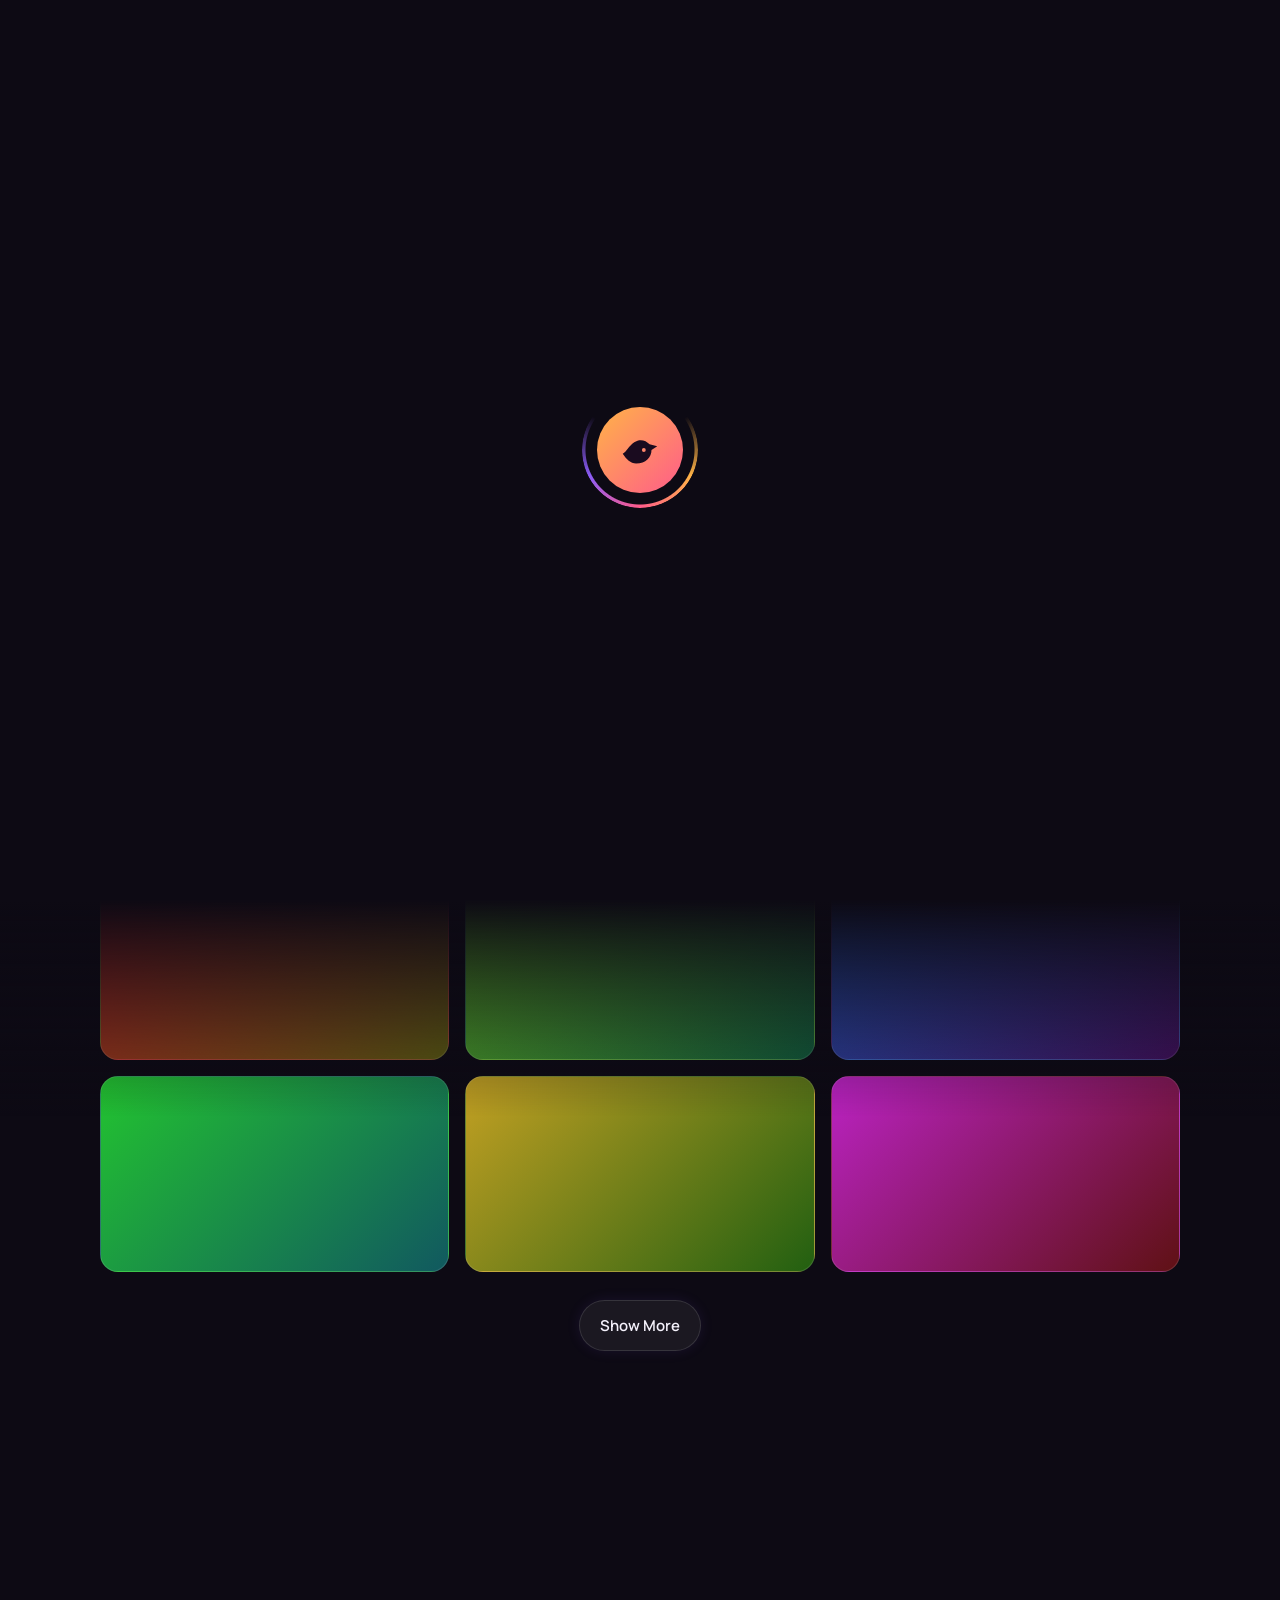
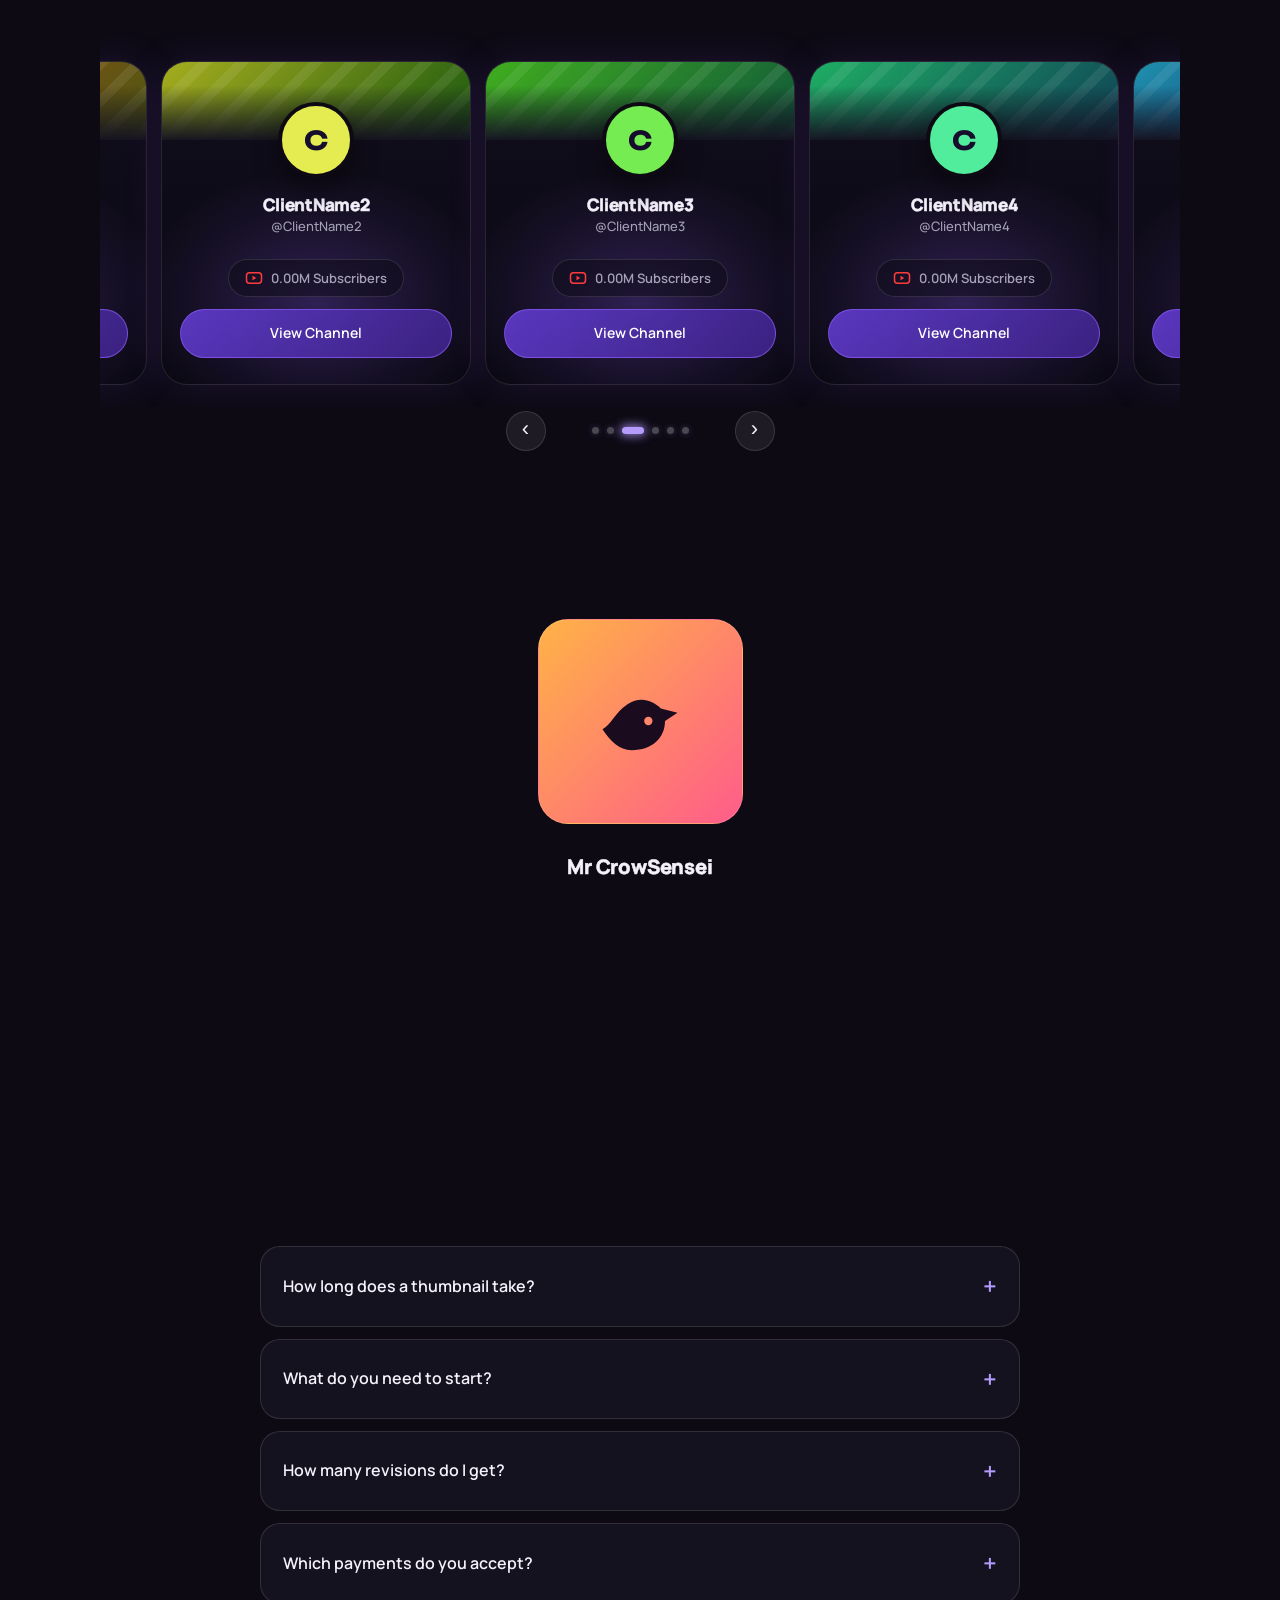
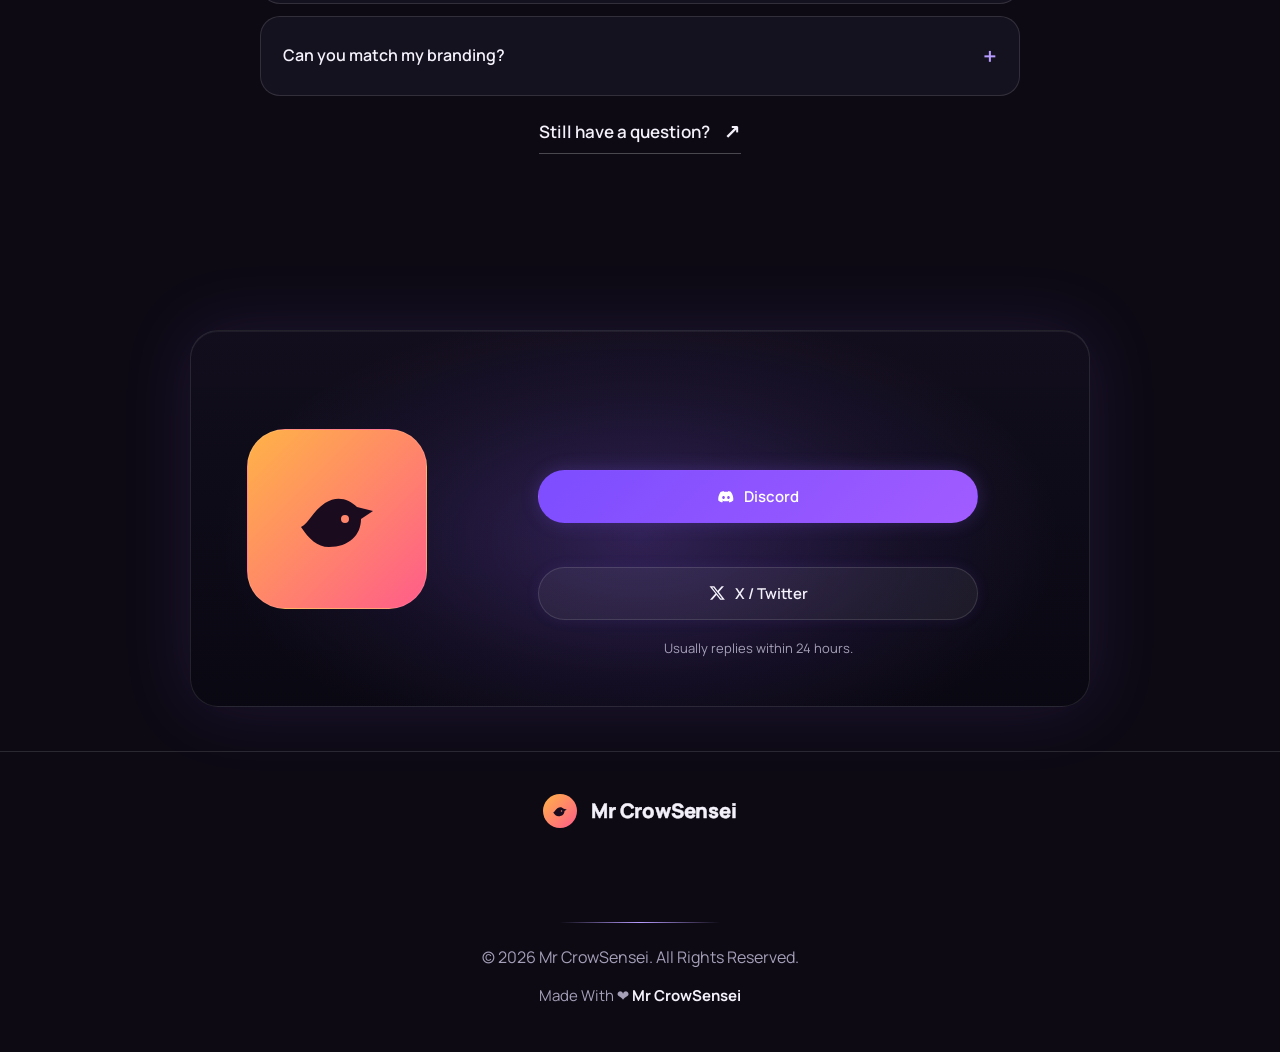
==== commit 9a068a9b: "Update index.html" ====
--- a/index.html
+++ b/index.html
@@ -2,359 +2,290 @@
 <html lang="en">
 <head>
 <meta charset="utf-8">
+<meta name="color-scheme" content="dark">
 <meta name="viewport" content="width=device-width, initial-scale=1, viewport-fit=cover">
-<script>try{document.documentElement.dataset.theme=localStorage.getItem("cs_admin_theme")==="light"?"light":"dark"}catch(e){}</script>
-<link rel="preconnect" href="https://fonts.googleapis.com"><link rel="preconnect" href="https://fonts.gstatic.com" crossorigin><link href="https://fonts.googleapis.com/css2?family=Manrope:wght@500;600;700&family=Unbounded:wght@600;700&display=swap" rel="stylesheet">
-<title>Mr CrowSensei — Admin Panel (Demo)</title>
+<meta name="theme-color" content="#0d0a14">
+<script>try{var __t=localStorage.getItem("cs_theme");document.documentElement.dataset.theme=(__t==="light")?"light":"dark"}catch(e){document.documentElement.dataset.theme="dark"}</script>
+<title>Mr CrowSensei — Thumbnail Designer</title>
+<meta name="description" content="Mr CrowSensei — Professional Minecraft Thumbnail Designer">
+<meta property="og:type" content="website">
+<meta property="og:site_name" content="Mr CrowSensei">
+<meta property="og:title" content="Mr CrowSensei — Thumbnail Designer">
+<meta property="og:description" content="Mr CrowSensei — Professional Minecraft Thumbnail Designer">
+<meta property="og:url" content="https://YOUR-SITE-URL/">
+<meta property="og:image" content="https://YOUR-SITE-URL/banner.png">
+<meta property="og:image:width" content="1200">
+<meta property="og:image:height" content="630">
+<meta name="twitter:card" content="summary_large_image">
+<meta name="twitter:title" content="Mr CrowSensei — Thumbnail Designer">
+<meta name="twitter:description" content="Mr CrowSensei — Professional Minecraft Thumbnail Designer">
+<meta name="twitter:image" content="https://YOUR-SITE-URL/banner.png">
+<link rel="preconnect" href="https://fonts.googleapis.com">
+<link rel="preconnect" href="https://fonts.gstatic.com" crossorigin>
+<link href="https://fonts.googleapis.com/css2?family=Manrope:wght@400;500;600;700;800&family=Outfit:wght@600;700&family=Unbounded:wght@600;700&display=swap" rel="stylesheet">
 <style>
-:root{--bg:#07060d;--a:#ffb347;--p:#ff5c8a;--v:#8b5cf6;--tx:#f3f0ff;--mu:#a29bbf;box-sizing:border-box;color-scheme:dark;padding-top:env(safe-area-inset-top,0px);padding-bottom:env(safe-area-inset-bottom,0px)}
+:root{--bg:#0d0a14;--bgr:13,10,20;--tx:#f4f1fb;--mu:#a59fb8;--v:#8b5cf6;--vl:#b79cff;--a:#ffb347;--p:#ff5c8a;--sf:rgba(24,20,34,.8);--card:20,17,32;--nav:18,14,28;--bd:rgba(255,255,255,.12);--ov1:rgba(255,255,255,.06);--ov2:rgba(255,255,255,.1);--line:rgba(255,255,255,.25);--g1:rgba(139,92,246,.28);--g2:rgba(255,179,71,.08);--g3:rgba(255,92,138,.14);--nsh:rgba(0,0,0,.35);box-sizing:border-box;color-scheme:dark;padding-top:env(safe-area-inset-top,0px);padding-bottom:env(safe-area-inset-bottom,0px)}
+html[data-theme=light]{--bg:#f6f3ff;--bgr:246,243,255;--tx:#1b1530;--mu:#6a6382;--vl:#7c4dff;--sf:rgba(255,255,255,.85);--card:255,255,255;--nav:255,255,255;--bd:rgba(40,20,80,.14);--ov1:rgba(40,20,80,.06);--ov2:rgba(40,20,80,.1);--line:rgba(40,20,80,.28);--g1:rgba(139,92,246,.16);--g2:rgba(255,179,71,.14);--g3:rgba(255,92,138,.1);--nsh:rgba(40,20,80,.14);color-scheme:light}
 *{box-sizing:border-box;margin:0}
-html,body{min-height:100%}
-body{background:var(--bg);color:var(--tx);font-family:system-ui,-apple-system,Segoe UI,sans-serif;line-height:1.5;overflow-x:hidden}
-body::before{content:"";position:fixed;inset:0;z-index:-1;background:radial-gradient(500px 450px at 90% 0,#8b5cf655,transparent 65%),radial-gradient(500px 400px at 0 50%,#ffb34722,transparent 65%),radial-gradient(500px 400px at 70% 100%,#ff5c8a2e,transparent 65%)}
-.gl{background:rgba(24,20,34,.84);border:1px solid rgba(255,255,255,.12);border-radius:24px}
-.hide{display:none!important}
-h2{font-family:Georgia,serif;font-size:21px}
-.mu,small{color:var(--mu);font-size:13px}
-input,textarea{width:100%;padding:11px 13px;border-radius:12px;border:1px solid rgba(255,255,255,.18);background:rgba(0,0,0,.3);color:var(--tx);font:inherit;outline:none}
-input:focus,textarea:focus{border-color:var(--a)}
-input[type=color]{padding:2px;height:46px;cursor:pointer}
-input[type=file]{display:none}
-label.l{display:block;font-size:12px;letter-spacing:.5px;text-transform:uppercase;color:var(--mu);margin:14px 0 6px}
-.btn,.fl{padding:10px 16px;border-radius:12px;border:1px solid rgba(255,255,255,.22);background:rgba(255,255,255,.08);color:var(--tx);font:600 14px system-ui;cursor:pointer;white-space:nowrap;display:inline-flex;align-items:center;gap:8px;transition:.2s}
-.btn:hover,.fl:hover{background:rgba(255,255,255,.16)}
-.btn.p{background:linear-gradient(135deg,var(--v),var(--p));border-color:transparent}
-.btn.x{color:#ff8aa5}
-.row{display:flex;gap:8px;align-items:center;flex-wrap:wrap}
-.wrap{max-width:760px;margin:auto;padding:12px 14px 60px}
-@media(min-width:900px){.wrap{max-width:900px}}
-/* login + loader */
-#login,#ld{position:fixed;inset:0;display:grid;place-items:center;padding:20px;z-index:50}
-#ld{z-index:70;background:var(--bg);flex-direction:column;gap:20px;display:flex;align-items:center;justify-content:center}
-#login .gl{width:min(380px,100%);padding:30px;text-align:center}
-.lg{width:70px;height:70px;border-radius:20px;background:linear-gradient(135deg,var(--a),var(--p));display:grid;place-items:center;margin:0 auto 14px;box-shadow:0 0 40px #8b5cf688;animation:pl 1.6s ease-in-out infinite}
-.lg svg{width:40px}
-@keyframes pl{50%{transform:scale(1.07)}}
-.bar{width:200px;height:4px;border-radius:4px;background:rgba(255,255,255,.12);overflow:hidden}
-.bar i{display:block;height:100%;width:0;background:linear-gradient(90deg,var(--a),var(--p),var(--v));animation:fl 1.2s ease-in-out forwards}
-@keyframes fl{to{width:100%}}
-/* top + tabs */
-.top{position:sticky;top:calc(env(safe-area-inset-top,0px) + 8px);z-index:20;display:flex;justify-content:space-between;align-items:center;padding:9px 12px;margin-bottom:12px}
-.top .lg{width:36px;height:36px;border-radius:11px;margin:0;animation:none;box-shadow:none}.top .lg svg{width:22px}
-.brand{display:flex;align-items:center;gap:10px;font-family:Georgia,serif;font-weight:700}
-.brand small{font-family:system-ui;font-weight:400;display:block;line-height:1}
-.demo{background:#ffb3471f;border:1px dashed #ffb347aa;color:var(--a);padding:8px 12px;border-radius:12px;font-size:13px;margin-bottom:12px}
-.tabs{display:flex;gap:8px;overflow-x:auto;padding:2px 0 12px;scrollbar-width:none}
-.tabs .btn{flex:none}.tabs .on{background:linear-gradient(135deg,var(--v),var(--p));border-color:transparent}
-/* cards + animation */
-.pg>*{animation:up .5s both}.pg>*:nth-child(2){animation-delay:.07s}.pg>*:nth-child(3){animation-delay:.14s}.pg>*:nth-child(4){animation-delay:.21s}.pg>*:nth-child(n+5){animation-delay:.28s}
-@keyframes up{from{opacity:0;transform:translateY(30px)}}
-.card{padding:18px;margin-bottom:14px}
-.card h2{margin-bottom:2px}
-.g2{display:grid;grid-template-columns:1fr;gap:0 14px}
-@media(min-width:700px){.g2{grid-template-columns:1fr 1fr}}
-/* preview */
-.pvx{padding:22px 16px;text-align:center;border-radius:20px;border:1px solid rgba(255,255,255,.14);margin-bottom:14px;overflow:hidden}
-.pvx .pl{font-size:11px;letter-spacing:2px;color:var(--mu);margin-bottom:10px;text-transform:uppercase}
-.lgp{width:46px;height:46px;border-radius:13px;background:linear-gradient(135deg,var(--pa),var(--pp)) center/cover;display:grid;place-items:center;margin:0 auto 10px}
-.lgp svg{width:26px}
-.kk{display:inline-block;padding:5px 12px;border-radius:10px;font-size:12px;font-weight:600;color:var(--pa);background:rgba(255,255,255,.08);border:1px solid rgba(255,255,255,.2)}
-.pvx h3{font-family:Georgia,serif;font-size:34px;margin:10px 0 2px;background:linear-gradient(90deg,var(--pa),var(--pp),var(--pv));-webkit-background-clip:text;background-clip:text;color:transparent}
-.tg{font-family:Georgia,serif;font-size:16px}
-.sw{position:relative;display:inline-block;opacity:.6}
-.sw::after{content:"";position:absolute;left:-3px;right:-3px;top:54%;height:3px;border-radius:3px;background:#ff2d4d;box-shadow:0 0 10px #ff2d4d;transform:scaleX(0);transform-origin:left;animation:ln 5s infinite}
-@keyframes ln{0%,10%{transform:scaleX(0)}30%,88%{transform:scaleX(1)}95%,100%{transform:scaleX(0)}}
-.nw{color:var(--pa);font-weight:700}
-.hi{height:90px;border-radius:14px;background:center/cover;margin:12px 0 0}
-.pvx p{color:var(--mu);font-size:13px;margin:8px 0 12px}
-.bs{display:flex;gap:8px;justify-content:center;flex-wrap:wrap;margin-top:8px}
-.bs span{display:inline-flex;gap:7px;align-items:center;padding:8px 14px;border-radius:12px;font-size:13px;font-weight:600;border:1px solid rgba(255,255,255,.25);background:rgba(255,255,255,.08)}
-.bs span.m{background:linear-gradient(135deg,var(--pv),var(--pp));border-color:transparent}
-.ic{width:16px;height:16px;flex:none}
-.ths{display:grid;grid-template-columns:repeat(3,1fr);gap:6px;margin-top:14px}
-.ths i{aspect-ratio:16/9;border-radius:8px;background:center/cover;border:1px solid rgba(255,255,255,.12)}
-/* list items */
-.it{display:flex;gap:10px;align-items:center;padding:10px;margin-top:10px;border-radius:16px;background:rgba(255,255,255,.05);border:1px solid rgba(255,255,255,.1);transition:transform .2s,opacity .2s}
-.it.drg{opacity:.55;transform:scale(.97);border-color:var(--a)}
-.it .f{flex:1;min-width:0}
-.dh{width:34px;height:40px;display:grid;place-items:center;font-size:20px;color:var(--mu);cursor:grab;touch-action:none;flex:none;border-radius:10px;user-select:none}
-.dh:hover{background:rgba(255,255,255,.1);color:#fff}
-.pvw{width:96px;aspect-ratio:16/9;border-radius:10px;background:#201f22 center/cover;display:grid;place-items:center;font-size:11px;color:var(--mu);border:1px solid rgba(255,255,255,.15);flex:none}
-.ur{display:flex;gap:12px;align-items:center;margin-top:12px}
-.ur .pvw{width:110px}.ur .f{flex:1}
-.av{width:42px;height:42px;border-radius:12px;display:grid;place-items:center;font-weight:800;color:#150d2b;flex:none}
-.ic2{width:40px;height:40px;border-radius:12px;display:grid;place-items:center;background:rgba(255,255,255,.1);flex:none}
-.ic2 .ic{width:20px;height:20px}
-.sp{width:14px;height:14px;border-radius:50%;border:2px solid var(--a);border-top-color:transparent;animation:r 1s linear infinite;display:inline-block;vertical-align:middle}
-@keyframes r{to{transform:rotate(360deg)}}
-.ok{color:#7cffa0}
-.em{border-left:4px solid #4f545c;background:#2b2d31;border-radius:8px;padding:12px 14px;margin-top:14px}
-.em b{color:#00a8fc;display:block}.em p{font-size:14px;margin:4px 0 10px}
-.eb{height:130px;border-radius:12px;background:#201f22 center/contain no-repeat;display:grid;place-items:center;color:var(--a);font:800 30px Georgia,serif}
-.cw{display:grid;grid-template-columns:repeat(auto-fit,minmax(150px,1fr));gap:12px}
-#toast{position:fixed;left:50%;top:calc(env(safe-area-inset-top,0px) + 72px);transform:translate(-50%,-20px);padding:11px 20px;border-radius:14px;background:#7cffa0;color:#06210a;font-weight:700;opacity:0;pointer-events:none;transition:.35s;z-index:90}
-#toast.on{opacity:1;transform:translate(-50%,0)}
-.card .pvx{margin:16px 0 0}
-.stt{display:flex;justify-content:center;gap:26px;flex-wrap:wrap}.stt b{display:block;font:700 28px Georgia,serif;color:var(--pa)}
-.sc2{text-align:left;padding:10px 0;border-bottom:1px solid rgba(255,255,255,.08)}.sc2:last-child{border:0}.sc2 small{text-transform:uppercase;color:var(--pa);letter-spacing:2px;font-size:10px}.sc2 h4{font:700 18px Georgia,serif}.sc2 p{margin:2px 0 0!important}
-.nv{display:flex;align-items:center;justify-content:space-between;padding:8px 10px;border-radius:14px;background:rgba(255,255,255,.1);border:1px solid rgba(255,255,255,.2)}
-.nv .lgp{width:32px;height:32px;margin:0;border-radius:10px}.nv .lgp svg{width:18px}
-.chs{display:flex;gap:8px;flex-wrap:wrap;justify-content:center}.chs span{display:inline-flex;align-items:center;gap:8px;padding:6px 12px 6px 6px;border-radius:14px;background:rgba(255,255,255,.08);border:1px solid rgba(255,255,255,.14);font-size:12px;text-align:left}
-.chs i{width:26px;height:26px;border-radius:8px;display:grid;place-items:center;font-style:normal;font-weight:800;color:#150d2b}
-.tgd{display:grid;grid-template-columns:repeat(3,1fr);gap:8px}.tgd i{aspect-ratio:16/9;border-radius:10px;background:center/cover;position:relative;border:1px solid rgba(255,255,255,.12)}
-.tgd em{position:absolute;left:5px;bottom:5px;font-style:normal;font-size:10px;padding:2px 8px;border-radius:7px;background:rgba(0,0,0,.5)}
-.fq2{text-align:left;padding:10px 12px;border-radius:12px;background:rgba(255,255,255,.06);margin-top:8px;font-size:13px}.fq2 small{display:block;margin-top:4px}
-.sy{display:flex;align-items:center;gap:12px;flex-wrap:wrap;margin-top:14px;padding:12px;border-radius:14px;background:rgba(124,255,160,.08);border:1px solid rgba(124,255,160,.3)}
-.sy>div{flex:1;min-width:140px}
-.dot{width:10px;height:10px;border-radius:50%;background:#7cffa0;box-shadow:0 0 10px #7cffa0;animation:pl 1.6s infinite}
-.upc{color:#7cffa0;font-weight:700;font-size:12px;margin-left:4px}
-.ic.im{border-radius:4px;object-fit:cover}
-.mcar{display:flex;gap:16px;overflow:hidden;justify-content:center}
-.mc{flex:none;width:96px;text-align:center}.mc i{display:grid;place-items:center;width:62px;height:62px;border-radius:50%;margin:0 auto 6px;border:3px solid rgba(255,255,255,.22);font-style:normal;font-weight:800;color:#150d2b}
-.mc b{display:block;font-size:12px}.mc small{font-size:11px}
-.mdots{display:flex;gap:6px;justify-content:center;margin-top:10px}.mdots span{width:6px;height:6px;border-radius:6px;background:rgba(255,255,255,.25)}.mdots .on{width:20px;background:linear-gradient(90deg,var(--pa),var(--pp))}
-.fxb{position:relative;height:110px;border-radius:14px;overflow:hidden;background:#0b0914}
-.fxt{position:absolute;inset:0;opacity:.5;transform:rotate(-8deg) scale(1.3)}
-.fxt>div{display:flex;gap:8px;width:max-content;animation:mq 40s linear infinite;margin-top:18px}
-.fxt i{width:90px;height:50px;border-radius:8px;flex:none}
-.fxb u{position:absolute;bottom:-6px;width:3px;height:3px;border-radius:50%;background:#ffb347;animation:rise linear infinite;text-decoration:none}
-@keyframes rise{to{transform:translateY(-130px);opacity:0}}
-@keyframes mq{to{transform:translateX(-50%)}}
-.fxc{overflow:hidden;margin-top:10px}.fxc>div{display:flex;gap:10px;width:max-content;animation:mq linear infinite}
-.mc2{display:inline-flex;gap:6px;align-items:center;padding:5px 10px 5px 5px;border-radius:12px;background:rgba(255,255,255,.08);font-size:12px;white-space:nowrap}.mc2 i{width:22px;height:22px;border-radius:50%}
-.fl2{display:flex;gap:10px;align-items:center;margin-top:14px;cursor:pointer;font-size:14px}
-input[type=checkbox]{width:20px;height:20px;padding:0;accent-color:#8b5cf6}
-input[type=range]{padding:0;height:6px;accent-color:#8b5cf6}
-.pcw{container-type:inline-size}
-.pcar{--sw:min(300px,84cqw);display:flex;overflow-x:auto;scrollbar-width:none;padding:10px calc(50% - var(--sw)/2) 6px;cursor:grab;overscroll-behavior-x:contain;-webkit-overflow-scrolling:touch}
-.pcar::-webkit-scrollbar{display:none}
-.pcl{flex:0 0 var(--sw);display:flex;flex-direction:column;align-items:center;gap:6px;text-align:center}
-.pcl i{display:grid;place-items:center;width:clamp(80px,28cqw,150px);height:clamp(80px,28cqw,150px);border-radius:50%;font:800 44px system-ui;color:#150d2b;border:3px solid rgba(255,255,255,.22);margin-bottom:12px;font-style:normal}
-.pcl b{font-size:15px}.pcl small{font-size:13px}
-.pdots{display:flex;gap:8px;justify-content:center;margin-top:8px}.pdots span{width:7px;height:7px;border-radius:7px;background:rgba(255,255,255,.25);transition:.35s}.pdots .on{width:26px;background:linear-gradient(90deg,var(--pa),var(--pp))}
-.vg{display:grid;grid-template-columns:repeat(auto-fit,minmax(130px,1fr));gap:10px;margin-top:14px}
-.vs{padding:14px;border-radius:16px;background:rgba(255,255,255,.06);border:1px solid rgba(255,255,255,.12)}.vs small{display:block}.vs b{font:700 28px Georgia,serif;background:linear-gradient(90deg,var(--a),var(--p));-webkit-background-clip:text;background-clip:text;color:transparent}
-.vb{display:flex;gap:6px;align-items:flex-end;height:130px}.vbc{flex:1;height:100%;display:flex;flex-direction:column;justify-content:flex-end;align-items:center;gap:4px}.vbc i{display:block;width:100%;border-radius:6px 6px 2px 2px;background:linear-gradient(180deg,var(--p),var(--v));transition:height .4s}.vbc small{font-size:10px}
-.sr{display:flex;align-items:center;gap:10px;margin-top:12px;font-size:13px}.sr span{width:80px}.sr>div{flex:1;height:8px;border-radius:8px;background:rgba(255,255,255,.1);overflow:hidden}.sr i{display:block;height:100%;background:linear-gradient(90deg,var(--a),var(--p))}.sr b{width:38px;text-align:right}
-.ftp{text-align:left}.ftb{display:flex;align-items:center;gap:10px}.ftb .lgp{margin:0;width:34px;height:34px;border-radius:10px}.ftb .lgp svg{width:20px}
-.ftr{display:flex;justify-content:space-between;gap:8px;flex-wrap:wrap;border-top:1px solid rgba(255,255,255,.1);margin-top:12px;padding-top:10px;font-size:12px;color:var(--mu)}
-.kk{display:inline-flex;align-items:center;gap:10px;padding:7px 18px 7px 7px;border-radius:999px;background:#14121e;border:1px solid rgba(255,255,255,.18);color:#fff;font-weight:700;font-size:13px}
-.gd{width:26px;height:26px;border-radius:50%;background:rgba(52,213,138,.14);display:grid;place-items:center}
-.gd::after{content:"";width:11px;height:11px;border-radius:50%;background:#34d58a;animation:gdp 2s ease-in-out infinite}
-@keyframes gdp{0%,100%{box-shadow:0 0 3px 0 #34d58a}50%{box-shadow:0 0 14px 4px #34d58a}}
-.pts{display:grid;grid-template-columns:1fr 1fr;gap:12px;margin-top:14px}
-.pt{position:relative;border-radius:16px;border:2px solid rgba(255,255,255,.14);background:#0b0914;overflow:hidden;cursor:pointer;padding-bottom:10px;text-align:center;transition:.25s}
-.pt canvas{display:block;width:100%;height:110px}
-.pt b{display:block;margin-top:8px}
-.pt.on{border-color:var(--a);box-shadow:0 0 0 3px #ffb34733}
-.pt.on::after{content:"✓ Selected";position:absolute;top:8px;right:8px;font-size:11px;font-weight:700;padding:3px 9px;border-radius:999px;background:var(--a);color:#150d2b}
-.ftc{text-align:center}.ftc .ftb{justify-content:center}
-.ftc .ln{width:90px;height:1px;background:rgba(255,255,255,.2);margin:12px auto}
-
+html{scroll-behavior:smooth;scroll-padding-top:90px;background:var(--bg)}
+body{background:var(--bg);color:var(--tx);font-family:Manrope,system-ui,-apple-system,Segoe UI,sans-serif;line-height:1.6;overflow-x:hidden;transition:background-color .4s,color .4s}
+body.ld{overflow:hidden}
+body::before{content:"";position:fixed;inset:0;z-index:-2;background:radial-gradient(520px 480px at 85% 0,var(--g1),transparent 65%),radial-gradient(500px 420px at 0 55%,var(--g2),transparent 65%),radial-gradient(560px 500px at 65% 100%,var(--g3),transparent 65%)}
+#pt{position:fixed;inset:0;width:100%;height:100%;z-index:-1;pointer-events:none}
+a{color:inherit;text-decoration:none}
+section{padding:56px 20px;max-width:1120px;margin:auto}
+/* loader */
+#ld{position:fixed;inset:0;z-index:100;background:radial-gradient(500px 400px at 50% 40%,var(--g1),transparent 70%),var(--bg);display:flex;flex-direction:column;align-items:center;justify-content:center;gap:26px;transition:opacity .7s,visibility .7s}
+#ld.out{opacity:0;visibility:hidden}
 .lw{position:relative;width:116px;height:116px;display:grid;place-items:center}
 .ring{position:absolute;inset:0;border-radius:50%;background:conic-gradient(from 0deg,transparent 0 15%,var(--a),var(--p),var(--v),transparent 85%);-webkit-mask:radial-gradient(farthest-side,transparent calc(100% - 4px),#000 calc(100% - 3px));mask:radial-gradient(farthest-side,transparent calc(100% - 4px),#000 calc(100% - 3px));animation:spin 1.4s linear infinite}
 @keyframes spin{to{transform:rotate(360deg)}}
-.lcr{width:86px;height:86px;border-radius:50%;background:linear-gradient(135deg,var(--a),var(--p));display:grid;place-items:center;animation:pl 1.6s ease-in-out infinite}
+.lcr{width:86px;height:86px;border-radius:50%;background:linear-gradient(135deg,var(--a),var(--p));display:grid;place-items:center;animation:pl 1.6s ease-in-out infinite;overflow:hidden}
 .lcr svg{width:46px;fill:#1a0b1f}
-.lnm{font:600 20px system-ui;letter-spacing:.5px;animation:lfade 1s .2s both}
-@keyframes lfade{from{opacity:0;transform:translateY(8px)}}
-.lnm span{opacity:0;transform:translateY(12px);animation:lch .5s calc(var(--i)*70ms + .2s) forwards}
-.lnm .sp{width:10px}
-@keyframes lch{to{opacity:1;transform:none}}
-.lbar{width:180px;height:3px;border-radius:3px;background:rgba(255,255,255,.1);overflow:hidden}
-.lbar i{display:block;height:100%;width:45%;border-radius:3px;background:linear-gradient(90deg,transparent,#b79cff,transparent);animation:slide 1.2s ease-in-out infinite}
-@keyframes slide{from{transform:translateX(-100%)}to{transform:translateX(230%)}}
-.kk{padding:9px 18px 9px 14px;font-weight:600;font-size:13px;gap:10px;background:rgba(20,17,30,.85);border:1px solid rgba(255,255,255,.14);color:#ece8f6}
-.gd{width:10px;height:10px;border-radius:50%;background:#34d58a;display:block;animation:gdp 2s ease-in-out infinite}
-.gd::after{display:none}
+@keyframes pl{50%{transform:scale(1.07)}}
+/* nav (flat translucent glass, like Watereye) */
+.nav{position:fixed;top:calc(env(safe-area-inset-top,0px) + 12px);left:50%;transform:translateX(-50%);width:min(94%,980px);z-index:50;display:flex;align-items:center;justify-content:space-between;padding:7px 10px 7px 8px;border-radius:999px;background:rgba(var(--nav),.5);backdrop-filter:blur(18px) saturate(150%);-webkit-backdrop-filter:blur(18px) saturate(150%);border:1px solid var(--bd);box-shadow:0 8px 30px var(--nsh)}
+.logo{display:flex;align-items:center;gap:10px;font:700 16px Outfit,system-ui;letter-spacing:.2px}
+.lg0{width:34px;height:34px;border-radius:50%;background:linear-gradient(135deg,var(--a),var(--p));display:grid;place-items:center;flex:none;overflow:hidden;box-shadow:0 0 12px rgba(255,140,110,.6),0 0 26px rgba(139,92,246,.5);animation:lgw 3s ease-in-out infinite}
+@keyframes lgw{50%{box-shadow:0 0 18px rgba(255,140,110,.85),0 0 38px rgba(139,92,246,.7)}}
+.lg0 svg{width:18px;fill:#1a0b1f}
+.links{display:flex;gap:2px}
+.links a{padding:8px 14px;border-radius:999px;font-size:14px;color:var(--mu);font-weight:600;transition:.2s}
+.links a:hover,.links a.act{color:var(--tx);background:var(--ov1)}
+.nr{display:flex;align-items:center;gap:6px}
+.tbtn{width:36px;height:36px;border:0;border-radius:50%;background:var(--ov1);color:var(--tx);display:grid;place-items:center;cursor:pointer;padding:0;transition:background .2s,transform .3s}
+.tbtn:hover{background:var(--ov2);transform:rotate(18deg)}
+.tbtn svg{width:18px;height:18px}
+.tbtn .su{display:none}
+html[data-theme=light] .tbtn .su{display:block}
+html[data-theme=light] .tbtn .mo{display:none}
+.cta,.mcta{border:1px solid rgba(139,92,246,.7);background:linear-gradient(135deg,rgba(94,58,200,.95),rgba(60,34,130,.97));color:#fff;font-weight:600}
+.cta{padding:10px 20px;border-radius:999px;font-size:14px}
+.burger{display:none;width:38px;height:38px;border:0;background:none;cursor:pointer;flex-direction:column;gap:5px;align-items:center;justify-content:center}
+.burger span{width:20px;height:2px;background:var(--tx);border-radius:2px;transition:.3s}
+.burger.on span:nth-child(1){transform:translateY(7px) rotate(45deg)}
+.burger.on span:nth-child(2){opacity:0}
+.burger.on span:nth-child(3){transform:translateY(-7px) rotate(-45deg)}
+.menu{position:fixed;top:calc(env(safe-area-inset-top,0px) + 70px);left:50%;transform:translate(-50%,-8px);width:min(94%,980px);z-index:49;padding:10px;border-radius:28px;background:rgba(var(--nav),.62);backdrop-filter:blur(28px) saturate(140%);-webkit-backdrop-filter:blur(28px) saturate(140%);border:1px solid var(--bd);box-shadow:0 12px 40px var(--nsh);opacity:0;pointer-events:none;transition:.3s;display:flex;flex-direction:column;gap:2px;text-align:center}
+.menu.on{opacity:1;pointer-events:auto;transform:translate(-50%,0)}
+.menu a{padding:11px 16px;border-radius:16px;font-size:15px;color:var(--mu);font-weight:500}
+.menu a.act,.menu a:active{background:var(--ov2);color:var(--tx)}
+.menu .mcta{margin-top:6px;padding:12px;border-radius:999px;color:#fff}
+@media(max-width:899px){.links,.cta{display:none}.burger{display:flex}}
+/* hero */
+.hero{position:relative;min-height:0;display:flex;align-items:center;justify-content:center;text-align:center;padding:118px 20px 30px}
+.hbg{position:absolute;top:0;bottom:0;left:50%;width:100vw;margin-left:-50vw;overflow:hidden;z-index:0;pointer-events:none;-webkit-mask-image:linear-gradient(#000 60%,transparent);mask-image:linear-gradient(#000 60%,transparent)}
+.hbg::after{content:"";position:absolute;inset:0;background:radial-gradient(70% 60% at 50% 45%,rgba(var(--bgr),.82),rgba(var(--bgr),.3))}
+.rot{position:absolute;inset:-20% -30%;display:flex;flex-direction:column;gap:14px;justify-content:center;opacity:.5;transform:rotate(-10deg)}
+.hr .in{display:flex;gap:14px;width:max-content;animation:mq 80s linear infinite}
+.hr:nth-child(2) .in{animation-duration:100s;animation-direction:reverse}
+.hr:nth-child(3) .in{animation-duration:70s}
+@keyframes mq{to{transform:translateX(-50%)}}
+.hr i{display:block;width:210px;aspect-ratio:16/9;border-radius:14px;border:1px solid var(--bd)}
+.hc{position:relative;z-index:1;max-width:700px}
+.kick{display:inline-flex;align-items:center;gap:10px;padding:10px 20px 10px 16px;border-radius:999px;background:rgba(var(--card),.8);border:1px solid var(--bd);font-size:14px;font-weight:600;color:var(--tx)}
+.gd{width:10px;height:10px;border-radius:50%;background:#34d58a;animation:gdp 2s ease-in-out infinite}
 @keyframes gdp{0%,100%{box-shadow:0 0 2px 0 rgba(52,213,138,.9)}50%{box-shadow:0 0 14px 5px rgba(52,213,138,.5)}}
-.pcl{flex:0 0 var(--sw);padding:0 0 16px;border-radius:26px;background:rgba(24,20,34,.84);border:1px solid rgba(255,255,255,.12);overflow:hidden;margin:0 6px;gap:0;text-align:center}
-.pcb{height:70px;width:100%}
-.pcl i{width:76px;height:76px;margin:-38px auto 8px;border:4px solid #0d0a14;font-size:30px;position:relative}
-.pcl b{font:800 17px Georgia,serif}
-.pcs{display:inline-block;margin:10px 0;padding:7px 14px;border-radius:999px;background:rgba(10,8,16,.7);border:1px solid rgba(255,255,255,.12);font-size:12px}
-.pcv{display:block;margin:0 16px;padding:11px;border-radius:999px;border:1px solid rgba(139,92,246,.7);background:rgba(80,50,160,.4);font-size:13px;font-weight:600}
-.gtx{background:linear-gradient(90deg,#ffb347,#ff5c8a,#b79cff);-webkit-background-clip:text;background-clip:text;color:transparent}
-.cbx{max-width:340px;margin:14px auto 0;padding:18px;border-radius:24px;background:rgba(24,20,34,.84);border:1px solid rgba(255,255,255,.12)}
-.cbx b{font:800 16px Georgia,serif}
-.cbt{display:flex;gap:8px;align-items:center;justify-content:center;padding:11px;border-radius:999px;border:1px solid rgba(255,255,255,.14);background:rgba(255,255,255,.06);font-size:13px;font-weight:600}
-.cbt.m{background:linear-gradient(135deg,#7c4dff,#a15cff);border-color:transparent}
-.orx{text-align:center;font-size:10px;letter-spacing:2px;text-transform:uppercase;color:var(--mu);margin:6px 0}
-.sc2{text-align:center}
-.sc2 small{display:flex;align-items:center;justify-content:center;gap:10px;color:#a78bfa;font:600 11px system-ui;letter-spacing:1.5px}
-.sc2 small::before,.sc2 small::after{content:"";width:34px;height:1px}
-.sc2 small::before{background:linear-gradient(90deg,transparent,#8b5cf6)}
-.sc2 small::after{background:linear-gradient(90deg,#8b5cf6,transparent)}
-.sc2 h4{font:800 20px system-ui}
-.pcar{position:relative;--sw:min(240px,66cqw)}
-.pcl{transition:transform .35s,border-color .25s,box-shadow .25s}
-.pcl.pselect{transform:scale(1.05);border-color:#b79cff;box-shadow:0 0 0 1px #b79cff,0 0 18px rgba(139,92,246,.25);z-index:2;position:relative}
-.pcb{position:relative}
-.pcb::after{content:"";position:absolute;inset:0;background:repeating-linear-gradient(135deg,rgba(255,255,255,.14) 0 10px,transparent 10px 26px);opacity:.55}
-.pcb::before{content:"";position:absolute;inset:0;z-index:1;background:linear-gradient(to bottom,transparent 30%,rgba(20,17,32,.97))}
-.pcl i{z-index:2;box-shadow:0 10px 22px rgba(0,0,0,.65)}
-.pnav{display:flex;align-items:center;justify-content:center;gap:26px;margin-top:6px}
-.pa{font-size:24px;color:var(--mu);line-height:1}
-.pdots .on{box-shadow:0 0 10px 2px rgba(183,156,255,.75)}
-.nv{border-radius:999px;padding:6px 10px 6px 8px;background:linear-gradient(135deg,rgba(255,255,255,.22),rgba(255,255,255,.06) 45%,rgba(255,255,255,.14));border:1px solid rgba(255,255,255,.28);box-shadow:inset 0 1.5px 1px rgba(255,255,255,.5)}
-.nv .lgp{width:30px;height:30px;box-shadow:0 0 12px rgba(255,140,110,.6),0 0 24px rgba(139,92,246,.5)}
-.nv b{font:700 14px system-ui}
-.top{flex-wrap:nowrap;gap:8px;padding:8px 10px}
-.top .row{flex-wrap:nowrap;gap:6px;flex:none}
-.top .btn{padding:8px 12px;font-size:13px}
-.brand{min-width:0;font-size:15px}
-.brand>div:last-child{white-space:nowrap;overflow:hidden;text-overflow:ellipsis}
-.brand small{font-size:11px}
-.abp{display:flex;flex-direction:column;align-items:center;gap:8px;margin-top:12px}
-.abav{width:84px;height:84px;border-radius:24px;background:linear-gradient(135deg,var(--pa),var(--pp)) center/cover;display:grid;place-items:center;border:1px solid rgba(255,255,255,.14)}
-.abav svg{width:44px}
-.abp b{font:800 17px system-ui}
-.abp p{max-width:420px;margin:0!important}
-.m2{padding:10px 22px;border-radius:999px;background:linear-gradient(135deg,#7c4dff,#a15cff);font-size:13px;font-weight:600;color:#fff}
-.nv{max-width:340px;margin:0 auto;gap:10px}
-.nv .lgp{border-radius:50%;margin:0}
-.nv b{flex:1;text-align:left;margin-left:6px}
-.burg{display:flex;flex-direction:column;gap:4px;padding:4px}
-.burg i{display:block;width:18px;height:2px;border-radius:2px;background:#fff}
-.swr{display:flex;align-items:center;justify-content:space-between;gap:14px;padding:12px 14px;border-radius:16px;background:rgba(255,255,255,.05);border:1px solid rgba(255,255,255,.1);margin-top:12px}
-.swr small{display:block;margin-top:2px}
-.tgl{position:relative;display:block;width:52px;height:30px;flex:none}
-.tgl input{position:absolute;inset:0;width:100%;height:100%;opacity:0;margin:0;padding:0;z-index:2;cursor:pointer}
-.tgl i{display:block;width:52px;height:30px;border-radius:30px;background:rgba(255,255,255,.18);transition:.25s;position:relative}
-.tgl i::after{content:"";position:absolute;top:3px;left:3px;width:24px;height:24px;border-radius:50%;background:#fff;transition:.25s}
-.tgl input:checked+i{background:linear-gradient(135deg,#7c4dff,#a15cff)}
-.tgl input:checked+i::after{transform:translateX(22px)}
-.tg .sw{opacity:1;animation:dim 6s infinite}
-.tg .sw::after{animation:ln 6s infinite}
-.tg .nw{display:inline-block;color:var(--pa);font-weight:700;animation:pop 6s infinite}
+h1{font:800 clamp(38px,10.5vw,84px)/1.05 Manrope,system-ui;letter-spacing:-2px;margin:22px 0 12px}
+h1 span,.grad{background:linear-gradient(90deg,var(--a),var(--p),var(--vl));-webkit-background-clip:text;background-clip:text;color:transparent}
+.hl{font:600 clamp(18px,4.8vw,28px)/1.35 Manrope,system-ui;margin-bottom:14px}
+.sw{position:relative;display:inline-block;animation:dim 6s infinite}
+.sw::after{content:"";position:absolute;left:-4px;right:-4px;top:54%;height:4px;border-radius:4px;background:#ff2d4d;box-shadow:0 0 12px #ff2d4d;transform:scaleX(0);transform-origin:left;animation:ln 6s infinite}
+.nw{display:inline-block;color:var(--vl);font-weight:800;animation:pop 6s infinite}
+@keyframes ln{0%,10%{transform:scaleX(0)}28%,88%{transform:scaleX(1)}95%,100%{transform:scaleX(0)}}
 @keyframes dim{0%,25%{opacity:1}35%,88%{opacity:.4}95%,100%{opacity:1}}
-@keyframes pop{0%,28%{opacity:0;transform:translateY(6px) scale(.9)}40%,88%{opacity:1;transform:none}95%,100%{opacity:0;transform:translateY(6px) scale(.9)}}
-.lnk{display:block;margin:14px auto 0;background:none;border:0;color:#b79cff;font:600 13px system-ui;cursor:pointer;padding:6px}
-.msg{font-size:13px;margin-top:12px;line-height:1.4}
-.msg.ok{color:#7cffa0}.msg.err{color:#ff8aa5}
-.addrow{display:flex;gap:8px;margin-top:12px}
-.addrow>*{flex:1;justify-content:center;white-space:nowrap;padding:10px 8px;font-size:13px}
-.pcar{position:relative;display:flex;gap:12px;overflow-x:auto;scrollbar-width:none;padding:22px 10px 16px;--sw:min(230px,68cqw)}
-.pcar::-webkit-scrollbar{display:none}
-.pcl{flex:0 0 var(--sw);margin:0;padding:0 0 16px;border-radius:24px;background:rgba(24,20,34,.9);border:1px solid rgba(255,255,255,.12);overflow:hidden;text-align:center;transition:transform .35s,border-color .25s,box-shadow .25s;user-select:none;-webkit-user-select:none;cursor:pointer}
-.pcl.pselect{transform:scale(1.05);border-color:#b79cff;box-shadow:0 0 0 1px #b79cff,0 0 20px rgba(139,92,246,.25);z-index:2}
-.pcb{height:70px;position:relative}
-.pca{width:62px;height:62px;border-radius:50%;margin:-31px auto 0;border:4px solid #0d0a14;display:grid;place-items:center;font:800 24px system-ui;color:#150d2b;position:relative;z-index:2;box-shadow:0 10px 22px rgba(0,0,0,.65)}
-.pcn{font:800 16px system-ui;margin-top:10px}
-.pch{color:var(--mu);font-size:12px}
-.pcs{display:inline-flex;align-items:center;gap:6px;margin:10px 0;padding:7px 14px;border-radius:999px;background:rgba(10,8,16,.7);border:1px solid rgba(255,255,255,.12);font-size:12px;color:var(--mu)}
-.pcv{display:block;margin:0 16px;padding:11px;border-radius:999px;border:1px solid rgba(139,92,246,.7);background:linear-gradient(135deg,rgba(80,50,160,.5),rgba(30,20,60,.8));font-size:13px;font-weight:600}
-.pnav{display:flex;align-items:center;justify-content:center;gap:28px}
-.pa{background:none;border:0;color:var(--mu);font-size:26px;line-height:1;cursor:pointer;padding:0 4px}
-.pdots{display:flex;gap:8px;align-items:center}
-.pdots span{width:7px;height:7px;border-radius:7px;background:rgba(255,255,255,.25);transition:.3s;cursor:pointer;box-shadow:0 0 6px rgba(183,156,255,.25)}
-.pdots .on{width:22px;background:#b79cff;box-shadow:0 0 10px 2px rgba(183,156,255,.75)}
-.rowfit{display:flex;gap:8px;flex-wrap:nowrap;margin-top:12px}
-.rowfit>*{flex:1;justify-content:center;padding:10px 6px;font-size:13px;text-align:center}
-.pcar{position:relative;display:flex;gap:12px;overflow-x:auto;scrollbar-width:none;padding:26px 10px 18px;cursor:grab;overscroll-behavior-x:contain;-webkit-overflow-scrolling:touch}
-.pc2{flex:0 0 min(200px,64cqw);border-radius:22px;background:rgba(20,17,32,.9);border:1px solid rgba(255,255,255,.12);overflow:hidden;text-align:center;padding-bottom:14px;transition:transform .35s,border-color .25s,box-shadow .25s;cursor:pointer;user-select:none;-webkit-user-select:none}
-.pc2.sel{transform:scale(1.05);border-color:#b79cff;box-shadow:0 0 0 1px #b79cff,0 0 18px rgba(139,92,246,.25);z-index:2}
-.pb2{height:58px;position:relative}
-.pb2::after{content:"";position:absolute;inset:0;background:repeating-linear-gradient(135deg,rgba(255,255,255,.14) 0 10px,transparent 10px 26px);opacity:.55}
-.pb2::before{content:"";position:absolute;inset:0;z-index:1;background:linear-gradient(to bottom,transparent 30%,rgba(20,17,32,.97))}
-.pa2{width:54px;height:54px;border-radius:50%;margin:-27px auto 0;border:3px solid #0d0a14;display:grid;place-items:center;font:700 20px system-ui;color:#150d2b;position:relative;z-index:2;box-shadow:0 10px 20px rgba(0,0,0,.65)}
-.pn2{font:800 15px system-ui;margin-top:8px}
-.ph2{font-size:11px;color:var(--mu)}
-.ps2{display:inline-block;margin:9px 0;padding:6px 12px;border-radius:999px;background:rgba(10,8,16,.7);border:1px solid rgba(255,255,255,.12);font-size:11px;color:var(--mu)}
-.pv2{margin:0 14px;padding:9px;border-radius:999px;border:1px solid rgba(139,92,246,.7);background:rgba(80,50,160,.4);font-size:12px;font-weight:600}
-.pcar{--cw:min(210px,64cqw);display:flex;gap:12px;overflow-x:auto;scrollbar-width:none;padding:20px 8px 14px;position:relative}
-.pcar::-webkit-scrollbar{display:none}
-.pcd{flex:0 0 var(--cw);border-radius:22px;background:rgba(20,17,32,.92);border:1px solid rgba(255,255,255,.12);overflow:hidden;text-align:center;padding-bottom:14px;transition:transform .35s,border-color .25s,box-shadow .25s;user-select:none;-webkit-user-select:none}
-.pcd.pselect{transform:scale(1.05);border-color:#b79cff;box-shadow:0 0 0 1px #b79cff,0 0 18px rgba(139,92,246,.25);z-index:2}
-.pcd-b{height:60px;position:relative}
-.pcd-b::after{content:"";position:absolute;inset:0;background:repeating-linear-gradient(135deg,rgba(255,255,255,.14) 0 10px,transparent 10px 26px);opacity:.55}
-.pcd-b::before{content:"";position:absolute;inset:0;z-index:1;background:linear-gradient(to bottom,transparent 30%,rgba(20,17,32,.97))}
-.pcd-a{width:56px;height:56px;margin:-28px auto 0;border-radius:50%;border:3px solid #0d0a14;display:grid;place-items:center;font:700 22px system-ui;color:#150d2b;position:relative;z-index:2;box-shadow:0 10px 20px rgba(0,0,0,.65)}
-.pcd-n{font:800 15px system-ui;margin-top:8px}
-.pcd-h{font-size:11px;color:var(--mu)}
-.pcd-s{display:inline-block;margin:10px 0;padding:6px 12px;border-radius:999px;background:rgba(10,8,16,.7);border:1px solid rgba(255,255,255,.12);font-size:11px;color:var(--mu)}
-.pcd-v{margin:0 14px;padding:10px;border-radius:999px;border:1px solid rgba(139,92,246,.7);background:rgba(80,50,160,.4);font-size:12px;font-weight:600}
-.row.one>*{flex:1;justify-content:center;white-space:nowrap;padding:11px 8px;font-size:13px;text-align:center}
-.row.one .fl{display:inline-flex;align-items:center}
-.cprev{display:flex;justify-content:center;gap:10px;overflow:hidden;padding:16px 0 10px}
-.cprc{flex:0 0 58%;max-width:200px;border-radius:22px;background:rgba(20,17,32,.9);border:1px solid rgba(255,255,255,.12);overflow:hidden;text-align:center;padding-bottom:12px;transition:.3s}
-.cprc.sel{transform:scale(1.04);border-color:#b79cff;box-shadow:0 0 0 1px #b79cff}
-.cprb{height:54px;position:relative}
-.cprb::after{content:"";position:absolute;inset:0;background:repeating-linear-gradient(135deg,rgba(255,255,255,.14) 0 10px,transparent 10px 26px);opacity:.55}
-.cprb::before{content:"";position:absolute;inset:0;z-index:1;background:linear-gradient(to bottom,transparent 30%,rgba(20,17,32,.97))}
-.cpra{width:50px;height:50px;border-radius:50%;margin:-25px auto 0;border:3px solid #0d0a14;display:grid;place-items:center;font:800 20px system-ui;color:#150d2b;position:relative;z-index:2;box-shadow:0 8px 16px rgba(0,0,0,.6)}
-.cprc b{display:block;font:800 14px system-ui;margin-top:8px}
-.cprc small{display:block;color:var(--mu);font-size:11px}
-.cprs{display:inline-block;margin:8px 0;padding:5px 12px;border-radius:999px;background:rgba(10,8,16,.7);border:1px solid rgba(255,255,255,.12);font-size:11px;color:var(--mu)}
-.cprv{margin:0 14px;padding:8px;border-radius:999px;border:1px solid rgba(139,92,246,.7);background:rgba(80,50,160,.4);font-size:12px;font-weight:600}
+@keyframes pop{0%,28%{opacity:0;transform:translateY(8px) scale(.9)}40%,88%{opacity:1;transform:none}95%,100%{opacity:0;transform:translateY(8px) scale(.9)}}
+.hc>p{color:var(--mu);font-size:clamp(15px,3.8vw,18px);max-width:520px;margin:0 auto}
+.btns{display:flex;gap:10px;justify-content:center;margin:26px 0}
+.btn,.cv,.cta,.mcta{position:relative;overflow:hidden;transition:transform .25s,background .2s,border-color .2s}
+.btn{display:inline-flex;align-items:center;justify-content:center;gap:9px;padding:14px 20px;border-radius:999px;border:1px solid var(--bd);background:var(--ov1);color:var(--tx);font:600 15px Manrope,system-ui;cursor:pointer;white-space:nowrap}
+.btn:hover{background:var(--ov2)}
+.btn.p{background:linear-gradient(135deg,#7c4dff,#a15cff);border-color:transparent;color:#fff}
+.btn::after,.cv::after,.cta::after,.mcta::after{content:"";position:absolute;top:0;bottom:0;left:-70%;width:45%;background:linear-gradient(105deg,transparent,rgba(255,255,255,.42),transparent);transform:skewX(-20deg);pointer-events:none;opacity:0}
+.btn.pr,.cv.pr,.cta.pr,.mcta.pr{transform:scale(1.04)}
+.shine::after{animation:shn .85s ease}
+@keyframes shn{0%{left:-70%;opacity:1}100%{left:130%;opacity:1}}
+.hero .btns .btn{flex:1;max-width:210px;padding:14px 10px;font-size:clamp(13px,3.7vw,15px)}
+.stats{display:flex;justify-content:center;gap:clamp(22px,7vw,50px)}
+.stats b{display:block;font:800 clamp(24px,6vw,32px) Manrope,system-ui;color:var(--vl);line-height:1.2}
+.stats span{font-size:11px;letter-spacing:1.5px;text-transform:uppercase;color:var(--mu)}
+/* headings */
+.tag{display:flex;align-items:center;justify-content:center;gap:14px;color:var(--vl);font:600 14px Manrope,system-ui;letter-spacing:1.5px;text-transform:uppercase}
+.tag::before,.tag::after{content:"";width:60px;height:1px}
+.tag::before{background:linear-gradient(90deg,transparent,#8b5cf6)}
+.tag::after{background:linear-gradient(90deg,#8b5cf6,transparent)}
+h2{font:800 clamp(26px,6vw,42px)/1.12 Manrope,system-ui;text-align:center;letter-spacing:-1px;margin:14px 0 10px}
+.sub{color:var(--mu);text-align:center;max-width:540px;margin:0 auto 26px}
+/* text animations (different style per heading) */
+.aw{display:inline-block;vertical-align:bottom}
+[data-a=rise] .aw{overflow:hidden;padding:.08em .05em .18em;margin:-.08em -.05em -.18em}
+[data-a] .ai{display:inline-block;transition:transform .85s cubic-bezier(.2,.8,.2,1),opacity .85s ease,filter .85s ease;transition-delay:calc(var(--d,0ms) + var(--i)*70ms)}
+[data-a=rise] .ai{transform:translateY(115%) rotate(4deg);opacity:0;filter:blur(8px)}
+[data-a=blur] .ai{transform:scale(1.25);opacity:0;filter:blur(16px)}
+[data-a=letters] .ai{transform:translateY(.5em);opacity:0;filter:blur(6px);transition-delay:calc(var(--d,0ms) + var(--i)*28ms)}
+[data-a=slide] .ai{transform:translateX(-36px);opacity:0}
+[data-a=flip]{perspective:700px}
+[data-a=flip] .ai{transform:rotateX(-85deg) translateY(30%);transform-origin:50% 100%;opacity:0}
+[data-a=fade] .ai{opacity:.14;transition:opacity .6s ease;transition-delay:calc(var(--d,0ms) + var(--i)*30ms)}
+[data-a].in .ai{transform:none;opacity:1;filter:none}
+h1 span .ai,.grad .ai{background:linear-gradient(90deg,var(--a),var(--p),var(--vl));-webkit-background-clip:text;background-clip:text;color:transparent}
+[data-a=tag]{opacity:0;letter-spacing:.6em;transition:opacity .8s,letter-spacing .9s cubic-bezier(.2,.8,.2,1)}
+[data-a=tag].in{opacity:1;letter-spacing:1.5px}
+[data-a=tag]::before,[data-a=tag]::after{transform:scaleX(0);transition:transform .9s .2s}
+[data-a=tag]::before{transform-origin:right}
+[data-a=tag]::after{transform-origin:left}
+[data-a=tag].in::before,[data-a=tag].in::after{transform:scaleX(1)}
+/* portfolio */
+.grid{display:grid;grid-template-columns:repeat(auto-fill,minmax(320px,1fr));gap:16px}
+.th{position:relative;aspect-ratio:16/9;border-radius:18px;border:1px solid var(--bd);cursor:pointer;transition:transform .25s}
+.hide{display:none}
+.more{display:flex;margin:28px auto 0;width:max-content}
+/* creators */
+.car{position:relative;display:flex;gap:14px;overflow-x:auto;scrollbar-width:none;padding:30px 14px 22px;overscroll-behavior-x:contain;cursor:grab;-webkit-overflow-scrolling:touch}
+.car::-webkit-scrollbar{display:none}
+.car.drag{cursor:grabbing;user-select:none}
+.cc{flex:0 0 min(240px,66vw);border-radius:26px;background:rgba(var(--card),.9);border:1px solid var(--bd);overflow:hidden;text-align:center;padding-bottom:18px;transition:border-color .25s,box-shadow .25s,transform .35s cubic-bezier(.2,.8,.2,1);cursor:pointer;user-select:none;-webkit-user-select:none}
+.cc:not(.sel){transform:none}
+.cc.sel{transform:scale(1.05);z-index:2;border-color:var(--vl);box-shadow:0 0 0 1px var(--vl),0 0 20px rgba(139,92,246,.22)}
+.cc a{-webkit-user-drag:none}
+.cb{height:78px;position:relative}
+.cb::before{content:"";position:absolute;inset:0;z-index:1;background:linear-gradient(to bottom,transparent 30%,rgba(var(--card),.97))}
+.cb::after{content:"";position:absolute;inset:0;background:repeating-linear-gradient(135deg,rgba(255,255,255,.14) 0 10px,transparent 10px 26px);opacity:.55}
+.ca{width:68px;height:68px;border-radius:50%;margin:-34px auto 0;border:4px solid var(--bg);display:grid;place-items:center;font:700 26px Unbounded,system-ui;color:#150d2b;position:relative;z-index:2;box-shadow:0 12px 26px rgba(0,0,0,.45);overflow:hidden}
+.cn{font:700 17px Unbounded,system-ui;margin-top:10px}
+.ch{color:var(--mu);font-size:12.5px}
+.cs{display:inline-flex;align-items:center;gap:8px;margin:12px 0;padding:8px 16px;border-radius:999px;background:rgba(var(--bgr),.5);border:1px solid var(--bd);font-weight:600;color:var(--mu);font-size:13px}
+.cv{display:block;margin:0 18px;padding:12px;border-radius:999px;border:1px solid rgba(139,92,246,.7);background:linear-gradient(135deg,rgba(94,58,200,.95),rgba(60,34,130,.97));color:#fff;font-weight:600;font-size:14px}
+.cnav{display:flex;align-items:center;justify-content:center;gap:30px;margin-top:4px}
+.cnb{width:32px;height:32px;border:0;background:none;color:var(--mu);font-size:28px;line-height:1;cursor:pointer;padding:0}
+.cnb:hover{color:var(--tx)}
+.cdots{display:flex;gap:8px;align-items:center}
+.cdots span{width:7px;height:7px;border-radius:7px;background:var(--line);cursor:pointer;transition:.3s;box-shadow:0 0 6px rgba(183,156,255,.25)}
+.cdots .on{width:22px;background:var(--vl);box-shadow:0 0 10px 2px rgba(183,156,255,.75)}
+/* about / faq / contact */
+.ab{display:flex;flex-direction:column;align-items:center;text-align:center;gap:14px;margin-top:26px}
+.avs{width:150px;height:150px;border-radius:38px;background:linear-gradient(135deg,var(--a),var(--p));display:grid;place-items:center;border:1px solid var(--bd);overflow:hidden;animation:flt 6s ease-in-out infinite}
+@keyframes flt{0%,100%{transform:translateY(0)}50%{transform:translateY(-10px)}}
+.avs svg{width:80px;fill:#1a0b1f}
+.ab b{font:700 18px Unbounded,system-ui}
+.ab p{color:var(--mu);max-width:560px}
+details{border-radius:20px;border:1px solid var(--bd);background:var(--sf);margin-bottom:12px;max-width:760px;margin-left:auto;margin-right:auto}
+summary{list-style:none;display:flex;justify-content:space-between;align-items:center;gap:14px;padding:20px 22px;font-weight:600;cursor:pointer}
+summary::-webkit-details-marker{display:none}
+summary::after{content:"+";font-size:24px;color:var(--vl);transition:transform .3s;flex:none}
+details[open] summary::after{transform:rotate(45deg)}
+details p{padding:0 22px 20px;color:var(--mu)}
+.stq{display:flex;width:max-content;align-items:center;gap:14px;margin:24px auto 0;padding-bottom:10px;border-bottom:1px solid var(--line);font:600 17px Manrope,system-ui;color:var(--tx);transition:.2s}
+.stq span{font-size:20px;line-height:1}
+.stq:hover{border-color:var(--vl);color:var(--vl)}
+.ct{text-align:center}
+.cbox{max-width:520px;margin:26px auto 0;padding:30px 22px 24px;border-radius:30px;background:var(--sf);border:1px solid var(--bd)}
+.cbox h3{font:800 clamp(19px,5vw,25px)/1.25 Manrope,system-ui;margin-bottom:8px}
+.cbox .sub{margin-bottom:22px}
+#contact h2{font-weight:800}
+#cts{display:flex;flex-direction:column;gap:10px;margin:0 0 14px}
+#cts .btn{width:100%;padding:16px}
+.or{color:var(--mu);font-size:12px;letter-spacing:2px;text-transform:uppercase;text-align:center}
+.ic{width:18px;height:18px;flex:none}
+.note{color:var(--mu);font-size:14px}
+footer{text-align:center;padding:50px 20px 44px;border-top:1px solid var(--bd);color:var(--mu)}
+.ft-top{display:flex;align-items:center;justify-content:center;gap:14px;width:max-content;margin:0 auto;cursor:pointer;transition:transform .3s}
+.ft-top:hover{transform:translateY(-3px)}
+.ft-top b{font:700 20px/1 Outfit,system-ui;color:var(--tx)}
+.ft-d{max-width:520px;margin:20px auto 0;font-size:16px}
+.ft-hr{width:120px;height:1px;background:var(--line);margin:22px auto}
+.ft-m{margin-top:14px;font-size:15px}.ft-m b{color:var(--tx)}
+.hrt{display:inline-block;animation:hb 1.4s ease-in-out infinite}
+@keyframes hb{0%,100%{transform:scale(1)}50%{transform:scale(1.2)}}
+/* fade (blur-in) on scroll */
+.rv{opacity:0;transform:translateY(26px);filter:blur(10px);transition:opacity .8s ease,transform .8s ease,filter .8s ease}
+.rv.in{opacity:1;transform:none;filter:none}
+.th.rv{transition:opacity .8s ease,filter .8s ease,transform .35s ease}
+.th.rv.in:hover,.th.rv.in:active,.th.rv.in.hv{transform:scale(1.05);z-index:2}
+@media(hover:hover){.btn:hover,.cv:hover,.cta:hover,.mcta:hover{transform:scale(1.04)}}
+@media(prefers-reduced-motion:reduce){.rv{opacity:1!important;transform:none!important;filter:none!important}[data-a] .ai{opacity:1!important;transform:none!important;filter:none!important}[data-a=tag]{opacity:1!important;letter-spacing:1.5px!important}[data-a=tag]::before,[data-a=tag]::after{transform:none!important}.avs{animation:none}}
+/* viewer */
+.vxb{width:48px;height:48px;font-size:22px}
+#vw{position:fixed;inset:0;z-index:90;background:rgba(var(--bgr),.96);display:flex;flex-direction:column;padding-top:env(safe-area-inset-top,0px);opacity:0;visibility:hidden;transition:opacity .3s,visibility .3s}
+#vw.on{opacity:1;visibility:visible}
+.vtop{display:flex;align-items:center;justify-content:flex-end;gap:10px;padding:16px 18px}
+.vb2{width:42px;height:42px;border-radius:50%;border:1px solid var(--bd);background:var(--ov1);color:var(--tx);font-size:20px;cursor:pointer;display:grid;place-items:center;flex:none;padding:0}
+#vc{font-size:12px;color:var(--mu)}
+#vst{flex:1;position:relative;overflow:hidden;touch-action:none;display:grid;place-items:center}
+#vi{width:min(calc(100% - 32px),calc((100vh - 300px)*16/9));aspect-ratio:16/9;border-radius:22px;transition:transform .25s;will-change:transform;box-shadow:0 20px 60px rgba(0,0,0,.45)}
+#vi.dr{transition:none}
+.vhint{text-align:center;color:var(--mu);font-size:15px;padding:10px 0 12px}
+.vstrip{display:flex;align-items:center;gap:10px;padding:0 14px calc(env(safe-area-inset-bottom,0px) + 16px)}
+#vs{position:relative;flex:1;display:flex;gap:8px;overflow-x:auto;scrollbar-width:none;padding:6px 2px}
+#vs::-webkit-scrollbar{display:none}
+#vs i{flex:none;width:92px;aspect-ratio:16/9;border-radius:10px;opacity:.6;border:2px solid transparent;cursor:pointer;transition:.2s}
+#vs i.on{opacity:1;border-color:var(--tx);transform:scale(1.05)}
 
 /* v2 overrides */
-.nv{background:linear-gradient(135deg,rgba(255,255,255,.13),rgba(255,255,255,.04));backdrop-filter:blur(22px) saturate(180%);-webkit-backdrop-filter:blur(22px) saturate(180%);border:1px solid rgba(255,255,255,.16);box-shadow:inset 0 1px 0 rgba(255,255,255,.2)}
-.nv .lgp,.lgp{box-shadow:none}
-.pcd.pselect,.cprc.sel{border-color:rgba(183,156,255,.35)!important;box-shadow:none!important}
-.pcd{cursor:pointer}
-.cbx{border-radius:28px;background:linear-gradient(160deg,rgba(24,20,34,.92),rgba(24,20,34,.7))}
-@keyframes rs{from{opacity:0;transform:translateY(18px);filter:blur(6px)}}
-.pg:not(.still) .pvx .tg,.pg:not(.still) .pvx p,.pg:not(.still) .pvx .bs{animation:rs .9s cubic-bezier(.2,.8,.2,1) both}
+.nav{background:linear-gradient(135deg,rgba(255,255,255,.13),rgba(255,255,255,.04));backdrop-filter:blur(22px) saturate(180%);-webkit-backdrop-filter:blur(22px) saturate(180%);border:1px solid rgba(255,255,255,.16);box-shadow:inset 0 1px 0 rgba(255,255,255,.2),0 8px 28px rgba(0,0,0,.25)}
+html[data-theme=light] .nav{background:linear-gradient(135deg,rgba(255,255,255,.78),rgba(255,255,255,.45));border-color:rgba(40,20,80,.12);box-shadow:inset 0 1px 0 #fff,0 8px 24px rgba(40,20,80,.12)}
+.lg0{box-shadow:none;animation:none}
+.logo,.ft-top{cursor:pointer}
+.cc.sel{border-color:rgba(183,156,255,.35);box-shadow:none}
+.avs{animation:flt 8s ease-in-out infinite}
+@keyframes flt{0%,100%{transform:translateY(0)}50%{transform:translateY(-8px)}}
 ::view-transition-old(root),::view-transition-new(root){animation:none;mix-blend-mode:normal}
-html[data-theme=light]{--bg:#f6f3ff;--tx:#1b1530;--mu:#6a6382;color-scheme:light}
-html[data-theme=light] .gl,html[data-theme=light] .cbx,html[data-theme=light] .pcd,html[data-theme=light] .cprc,html[data-theme=light] #ld{background:rgba(255,255,255,.9);border-color:rgba(40,20,80,.14)}
-html[data-theme=light] input,html[data-theme=light] textarea{background:rgba(255,255,255,.85);border-color:rgba(40,20,80,.2);color:#1b1530}
-html[data-theme=light] .btn,html[data-theme=light] .fl{background:rgba(40,20,80,.06);border-color:rgba(40,20,80,.18);color:#1b1530}
-html[data-theme=light] .btn.p,html[data-theme=light] .tabs .on{color:#fff}
-html[data-theme=light] .it,html[data-theme=light] .swr,html[data-theme=light] .fq2,html[data-theme=light] .vs,html[data-theme=light] .sc2,html[data-theme=light] .pvx{background:rgba(40,20,80,.04);border-color:rgba(40,20,80,.12)}
-html[data-theme=light] .kk,html[data-theme=light] .cbt,html[data-theme=light] .bs span,html[data-theme=light] .pcd-s,html[data-theme=light] .mc2,html[data-theme=light] .chs span{background:rgba(255,255,255,.85);border-color:rgba(40,20,80,.14);color:#1b1530}
-html[data-theme=light] .nv{background:linear-gradient(135deg,rgba(255,255,255,.78),rgba(255,255,255,.45));border-color:rgba(40,20,80,.12);box-shadow:inset 0 1px 0 #fff}
-html[data-theme=light] .burg i{background:#1b1530}
-html[data-theme=light] .bs span.m,html[data-theme=light] .cbt.m,html[data-theme=light] .m2{color:#fff}
-
-/* v3 */
-.aw{display:inline-block;overflow:hidden;vertical-align:bottom;padding:.08em .05em .2em;margin:-.08em -.05em -.2em}
-.ai{display:inline-block}
-@keyframes wr{from{transform:translateY(115%);opacity:0;filter:blur(10px)}}
-@keyframes wf{from{opacity:0;filter:blur(4px)}}
-@keyframes wl{from{transform:scaleX(0)}}
-.pg:not(.still) .ai{animation:wr 1s cubic-bezier(.16,1,.3,1) both;animation-delay:calc(var(--i)*80ms + 300ms)}
-.pg:not(.still) .sc2 small{animation:wf .8s both}
-.pg:not(.still) .sc2 small::before{transform-origin:right;animation:wl 1.1s .3s cubic-bezier(.2,.8,.2,1) both}
-.pg:not(.still) .sc2 small::after{transform-origin:left;animation:wl 1.1s .3s cubic-bezier(.2,.8,.2,1) both}
-.pvx h3 .ai{background:linear-gradient(90deg,var(--pa),var(--pp),var(--pv));-webkit-background-clip:text;background-clip:text;color:transparent}
-.gtx .ai{background:linear-gradient(90deg,#ffb347,#ff5c8a,#b79cff);-webkit-background-clip:text;background-clip:text;color:transparent}
-.sc2 h4 .gtx{background:none}
-.tbtn{width:38px;height:38px;border:0;border-radius:50%;background:rgba(255,255,255,.08);color:var(--tx);display:grid;place-items:center;cursor:pointer;padding:0;flex:none;transition:background .2s,transform .3s}
-.tbtn:hover{background:rgba(255,255,255,.16);transform:rotate(18deg)}
-.tbtn svg{width:18px;height:18px}.tbtn .su{display:none}
-html[data-theme=light] .tbtn{background:rgba(40,20,80,.07)}
-html[data-theme=light] .tbtn .su{display:block}html[data-theme=light] .tbtn .mo{display:none}
-.sc2 small::before,.sc2 small::after{width:56px}
-.sc2 small::before{background:linear-gradient(90deg,transparent,#a78bfa)}.sc2 small::after{background:linear-gradient(90deg,#a78bfa,transparent)}
-@media(hover:hover){.pcd:hover{transform:scale(1.05);z-index:2;border-color:rgba(183,156,255,.35)}}
-.pcd.hv{transform:scale(1.05);z-index:2;border-color:rgba(183,156,255,.35)}
-.pg:not(.still) .ftp .ln{transform-origin:center;animation:wl 1.2s .6s cubic-bezier(.22,1,.36,1) both}
-.nav,.nv{backdrop-filter:blur(14px) saturate(150%);-webkit-backdrop-filter:blur(14px) saturate(150%)}
-.pvx[data-pv=hero]>p{color:#8f6bff!important;font-weight:600}
-html[data-theme=light] .pvx[data-pv=hero]>p{color:#6b3fe0!important}
-.pvx[data-pv=hero]>p{color:#a8a3ba!important;font-weight:400}
-html[data-theme=light] .pvx[data-pv=hero]>p{color:#5e5878!important}
-.kk{background:rgba(12,9,20,.4);border:1px solid rgba(255,255,255,.13)}
-.ftp .ln{background:linear-gradient(90deg,transparent,#a78bfa,transparent)}
-input[type=file]{display:block;position:absolute;width:1px;height:1px;opacity:0;overflow:hidden;pointer-events:none}
-.fl{position:relative}
-.pvx .kk{zoom:1.08}
-.eyew{position:relative}.eyew input{padding-right:48px}
-.eye{position:absolute;right:6px;top:50%;transform:translateY(-50%);width:36px;height:36px;border:0;border-radius:10px;background:transparent;color:var(--mu);display:grid;place-items:center;cursor:pointer;padding:0}
-.eye:hover{color:var(--tx)}.eye svg{width:20px;height:20px}.eye .off{display:none}.eyew.show .eye .on{display:none}.eyew.show .eye .off{display:block}
-.mask{-webkit-text-security:disc}
-.lrow{display:flex;align-items:center;justify-content:space-between;margin-top:12px}
-.eyb{width:38px;height:38px;border:0;border-radius:50%;background:rgba(255,255,255,.08);color:var(--tx);display:grid;place-items:center;cursor:pointer;padding:0;flex:none;transition:background .2s,transform .3s}
-.eyb:hover{background:rgba(255,255,255,.16);transform:scale(1.08)}
-.eyb svg{width:19px;height:19px}.eyb .ei{display:none}.eyb.show .ei{display:block}.eyb.show .eo{display:none}
-html[data-theme=light] .eyb{background:rgba(40,20,80,.07)}
-.pvx .kk{zoom:1}
-@keyframes eyp{50%{transform:scale(.82) rotate(-12deg)}}.eyb.pop{animation:eyp .35s ease}
-#ace{transition:opacity .2s,filter .2s,transform .2s}
-@keyframes kkf{from{opacity:0}}
-.pg:not(.still) .pvx .kk{animation:kkf 1s ease both}
+[data-a=riseL] .aw{overflow:hidden;padding:.08em .02em .2em;margin:-.08em -.02em -.2em}
+[data-a=riseL] .ai{transform:translateY(110%);opacity:0;transition-delay:calc(var(--d,0ms) + var(--i)*34ms)}
+[data-a=tilt]{perspective:800px}
+[data-a=tilt] .aw{overflow:hidden;padding:.08em .05em .2em;margin:-.08em -.05em -.2em}
+[data-a=tilt] .ai{transform:translateY(110%) rotateX(-70deg) scale(.96);transform-origin:50% 100%;opacity:0;filter:blur(6px);transition-delay:calc(var(--d,0ms) + var(--i)*90ms)}
+[data-a=fade] .ai{opacity:0;transform:translateY(14px);filter:blur(4px);transition:transform .7s cubic-bezier(.2,.8,.2,1),opacity .7s,filter .7s;transition-delay:calc(var(--d,0ms) + var(--i)*22ms)}
+details{width:100%}details.rv{transform:translateY(24px)}
+.kick.rv{transform:scale(.8)}.hl.rv{transform:translateY(18px) scale(.98)}.stats.rv{transform:translateY(30px)}
+.cbox{max-width:480px;padding:34px 24px 26px;border-radius:28px;background:linear-gradient(160deg,rgba(var(--card),.92),rgba(var(--card),.7));box-shadow:0 20px 50px var(--nsh)}
+.cbox h3{text-wrap:balance;margin:0 0 10px}
+.cbox .sub{max-width:360px;margin:0 auto 24px;font-size:15px;text-wrap:balance}
+#cts{gap:12px;margin:0 0 18px}#cts .btn{width:100%;padding:15px 18px}
+.cbox .note{font-size:13px;margin:0}
+
+/* v3: video-style text, subtle shine, thumb hover */
+[data-a=rise] .ai{transform:translateY(115%);opacity:0;filter:blur(10px);transition:transform 1s cubic-bezier(.16,1,.3,1),opacity .9s ease,filter .9s ease;transition-delay:calc(var(--d,0ms) + var(--i)*80ms)}
+[data-a=tag]{opacity:0;filter:blur(4px);letter-spacing:1.5px;transition:opacity .8s ease,filter .8s ease;transition-delay:var(--d,0ms)}
+[data-a=tag].in{opacity:1;filter:none;letter-spacing:1.5px}
+[data-a=tag]::before,[data-a=tag]::after{transition:transform 1.1s cubic-bezier(.2,.8,.2,1);transition-delay:calc(var(--d,0ms) + .3s)}
+.btn::after,.cv::after,.cta::after,.mcta::after{width:30%;background:linear-gradient(105deg,transparent,rgba(255,255,255,.16),transparent)}
+@keyframes shn{0%{left:-40%;opacity:1}100%{left:120%;opacity:1}}
+.btn.pr,.cv.pr,.cta.pr,.mcta.pr{box-shadow:inset 0 1px 0 rgba(255,255,255,.28)}
+@media(hover:hover){.th:hover{transform:scale(1.05);z-index:2}}
+.th.hv{transform:scale(1.05);z-index:2}
+.th:hover,.th.hv{border-color:var(--line)}
+.th.pop{animation:thp .6s cubic-bezier(.2,.8,.2,1) both}
+@keyframes thp{from{opacity:0;transform:translateY(20px) scale(.96)}}
+.vt *,.vt *::before,.vt *::after{transition:none!important}
+#clients{padding-bottom:28px}#about{padding-top:34px;padding-bottom:36px}#faq{padding-top:34px;padding-bottom:36px}#contact{padding-top:34px;padding-bottom:44px}footer{padding-top:42px}
+.tag::before,.tag::after{width:72px}
+.tag::before{background:linear-gradient(90deg,transparent,var(--vl))}
+.tag::after{background:linear-gradient(90deg,var(--vl),transparent)}
+[data-a=tag]::before,[data-a=tag]::after{transform:scaleX(0);transition:none}
+[data-a=tag].in::before{transform-origin:right;animation:tl 1.3s .35s cubic-bezier(.22,1,.36,1) both}
+[data-a=tag].in::after{transform-origin:left;animation:tl 1.3s .35s cubic-bezier(.22,1,.36,1) both}
+@keyframes tl{from{transform:scaleX(0)}to{transform:scaleX(1)}}
+@media(hover:hover){.cc:hover{transform:scale(1.05);z-index:2;border-color:rgba(183,156,255,.35)}}
+.cc.hv{transform:scale(1.05);z-index:2;border-color:rgba(183,156,255,.35)}
+.hc>p{margin:14px auto 0;color:#8f6bff;font-weight:600}
+html[data-theme=light] .hc>p{color:#6b3fe0}
+.hbg{contain:layout paint}.hr .in{will-change:transform}.hbg.off .in{animation-play-state:paused}
+.nav{backdrop-filter:blur(14px) saturate(150%);-webkit-backdrop-filter:blur(14px) saturate(150%)}
+[data-a=rise] .ai{filter:blur(6px)}
+.ft-hr.rv{opacity:1;transform:scaleX(0);transition:transform 1.2s cubic-bezier(.22,1,.36,1)}
+.ft-hr.rv.in{transform:scaleX(1)}
+.hc>p{margin:22px auto 0;color:#a8a3ba;font-weight:400;font-size:clamp(16px,4.2vw,20px);line-height:1.55}
+html[data-theme=light] .hc>p{color:#5e5878}
+.kick{background:rgba(12,9,20,.4);border:1px solid rgba(255,255,255,.13);-webkit-backdrop-filter:blur(6px);backdrop-filter:blur(6px)}
+html[data-theme=light] .kick{background:rgba(255,255,255,.55);border-color:rgba(40,20,80,.14)}
+.ft-hr{width:160px;background:linear-gradient(90deg,transparent,var(--vl),transparent)}
+.ft-hr.rv{opacity:1;transform:scaleX(0);transition:none}
+.ft-hr.rv.in{transform-origin:center;animation:tl 1.3s .35s cubic-bezier(.22,1,.36,1) both}
+.kick{padding:12px 22px 12px 18px;font-size:15px}.gd{width:11px;height:11px}
+.kick.rv{opacity:1;transform:none;transition:none}.kick{-webkit-backdrop-filter:none;backdrop-filter:none}
+.kick{font-size:clamp(10px,2.95vw,14px);padding:.78em 1.35em .78em 1.5em;gap:.7em;line-height:1.4}.kick .gd{width:.57em;height:.57em}
+/* v4: site opening (slide-up panel with soft edge) */
 @keyframes ldup{to{transform:translate3d(0,calc(-100% - 24vh),0)}}
 #ld{will-change:transform}
 #ld::after{content:"";position:absolute;left:0;right:0;top:100%;height:24vh;background:linear-gradient(to bottom,var(--bg),transparent);pointer-events:none}
@@ -362,364 +293,363 @@
 #ld.out{opacity:1;visibility:visible;animation:ldup 1.3s cubic-bezier(.65,0,.35,1) forwards;pointer-events:none}
 #ld.out::before{opacity:1}
 #ld.out .lw{opacity:0;transition:opacity .35s}
-@keyframes up0{from{opacity:0;transform:translateY(40px)}}
-body.rise0 .pg>*{animation-duration:1s;animation-timing-function:cubic-bezier(.16,1,.3,1)}body.rise0 .top{animation:up1 1s cubic-bezier(.16,1,.3,1) .3s both}
-.mnp{display:flex;flex-direction:column;gap:6px;padding:10px;border-radius:20px;background:linear-gradient(135deg,rgba(255,255,255,.1),rgba(255,255,255,.03));border:1px solid rgba(255,255,255,.14)}
-.mnp span{padding:10px 14px;border-radius:12px;font-weight:600;font-size:14px}
-.mnp .mc{margin-top:4px;text-align:center;border-radius:999px;background:linear-gradient(135deg,#5e3ac8,#3c2282);color:#fff}
-html[data-theme=light] .mnp{background:rgba(255,255,255,.8);border-color:rgba(40,20,80,.14)}
-.av{background-size:cover!important}
-.fl{overflow:hidden}
-.fl input[type=file]{position:absolute;inset:0;width:100%;height:100%;opacity:0;cursor:pointer;pointer-events:auto;font-size:0;display:block}
-.nv{justify-content:flex-start;gap:8px}
-.mnw{display:grid;grid-template-rows:0fr;opacity:0;transition:grid-template-rows .45s cubic-bezier(.16,1,.3,1),opacity .3s,margin .45s}
-.mnw.open{grid-template-rows:1fr;opacity:1;margin-top:8px}
-.mnw>.mnp{overflow:hidden;min-height:0}
-.mnp .mc{padding:12px;border:1px solid rgba(139,92,246,.7);font-weight:600}
-.burg{cursor:pointer}.burg i{transition:transform .35s ease,opacity .2s}
-.burg.x i:nth-child(1){transform:translateY(6px) rotate(45deg)}.burg.x i:nth-child(2){opacity:0}.burg.x i:nth-child(3){transform:translateY(-6px) rotate(-45deg)}
-.tbp{width:30px;height:30px;border-radius:50%;background:rgba(255,255,255,.1);display:grid;place-items:center;margin-left:auto;margin-right:2px;font-size:14px}
-html[data-theme=light] .tbp{background:rgba(40,20,80,.08)}
-.tbp svg{width:16px;height:16px}.tbp .su{display:none}
-html[data-theme=light] .tbp .su{display:block}html[data-theme=light] .tbp .mo{display:none}
-.mnp span{display:block;white-space:nowrap}
-.mnp .mc{display:block;width:100%;box-sizing:border-box;white-space:nowrap;text-align:center;writing-mode:horizontal-tb}
-/* v5 admin */
-.top.gl{border-radius:999px;padding:8px 10px 8px 12px;background:linear-gradient(135deg,rgba(255,255,255,.13),rgba(255,255,255,.04));backdrop-filter:blur(14px) saturate(150%);-webkit-backdrop-filter:blur(14px) saturate(150%);border:1px solid rgba(255,255,255,.16);box-shadow:inset 0 1px 0 rgba(255,255,255,.2),0 8px 28px rgba(0,0,0,.25)}
-html[data-theme=light] .top.gl{background:linear-gradient(135deg,rgba(255,255,255,.78),rgba(255,255,255,.45));border-color:rgba(40,20,80,.12);box-shadow:inset 0 1px 0 #fff,0 8px 24px rgba(40,20,80,.12)}
-.top .lg{border-radius:50%}.top .lg svg{width:20px}
-.top .row{gap:8px;align-items:center}
-.burger2{width:38px;height:38px;border:0;border-radius:50%;background:rgba(255,255,255,.08);display:grid;place-content:center;gap:4px;cursor:pointer;padding:0;flex:none;transition:background .2s}
-.burger2:hover{background:rgba(255,255,255,.16)}
-.burger2 span{display:block;width:18px;height:2px;border-radius:2px;background:var(--tx);transition:transform .35s ease,opacity .2s}
-.burger2.x span:nth-child(1){transform:translateY(6px) rotate(45deg)}.burger2.x span:nth-child(2){opacity:0}.burger2.x span:nth-child(3){transform:translateY(-6px) rotate(-45deg)}
-html[data-theme=light] .burger2{background:rgba(40,20,80,.07)}
-.amenu{position:absolute;left:0;right:0;top:calc(100% + 8px);display:flex;flex-direction:column;gap:6px;padding:10px;border-radius:28px;background:linear-gradient(135deg,rgba(255,255,255,.12),rgba(255,255,255,.04));backdrop-filter:blur(22px) saturate(150%);-webkit-backdrop-filter:blur(22px) saturate(150%);border:1px solid rgba(255,255,255,.16);opacity:0;pointer-events:none;transform:translateY(-8px);transition:opacity .3s,transform .4s cubic-bezier(.16,1,.3,1)}
-.amenu.on{opacity:1;pointer-events:auto;transform:none}
-.amenu .btn{width:100%;justify-content:center;padding:13px;border-radius:999px;font-size:15px}
-html[data-theme=light] .amenu{background:linear-gradient(135deg,rgba(255,255,255,.9),rgba(255,255,255,.7));border-color:rgba(40,20,80,.12)}
-.abav{width:108px;height:108px;border-radius:22px}
-.cbl2{display:grid;place-items:center;margin-bottom:12px}
-.clg2{display:grid;place-items:center;width:68px;height:68px;border-radius:18px;background:linear-gradient(135deg,var(--pa),var(--pp)) center/cover;border:1px solid rgba(255,255,255,.14)}
-.clg2 svg{width:36px;fill:#1a0b1f}
-.pcar{--cw:min(250px,72cqw)}
-.pcd:hover,.pcd.hv{transform:scale(1.07)}
-@media(min-width:900px){.cbx{max-width:none;display:grid;grid-template-columns:auto 1fr;gap:18px;align-items:center}.cbl2{margin:0}.cbr2{text-align:left}}
-@media(min-width:1000px){.wrap{max-width:1180px}#main.pg{display:grid;grid-template-columns:1fr 1fr;gap:16px;align-items:start}.tabs{flex-wrap:wrap;overflow:visible}}
-.top.gl{overflow:visible}
-@media(min-width:900px){
-.burger2{display:none}
-.top.gl{justify-content:flex-start;gap:12px}
-.top .row{order:2}
-.amenu,html[data-theme=light] .amenu{order:1;margin-left:auto;position:static;left:auto;right:auto;top:auto;flex-direction:row;gap:8px;padding:0;border:0;border-radius:0;background:none;backdrop-filter:none;-webkit-backdrop-filter:none;opacity:1;pointer-events:auto;transform:none}
-.amenu .btn{width:auto;padding:9px 18px;font-size:14px}
-}
-/* v6 admin */
-.pnav{gap:42px}
-.pa{width:36px;height:36px;border-radius:50%;background:rgba(255,255,255,.07);border:1px solid rgba(255,255,255,.14);display:grid;place-items:center;font-size:20px;line-height:1;padding:0 0 3px;color:var(--tx)}
-.pa:hover{background:rgba(255,255,255,.14)}
-html[data-theme=light] .pa{background:rgba(40,20,80,.06);border-color:rgba(40,20,80,.14)}
+.hc .hl.rv,.hc .btns.rv,.hc .stats.rv{transform:translateY(42px);transition:opacity 1s ease,transform 1.1s cubic-bezier(.16,1,.3,1)}
+.hc .hl.rv.in,.hc .btns.rv.in,.hc .stats.rv.in{transform:none}
+.hc>p .ai{transform:translateY(22px)}
+@keyframes hfade{from{opacity:0}}
+@keyframes hrise{from{opacity:0;transform:translateY(28px)}}
+.hc .kick.rv,.hc .hl.rv,.hc .btns.rv,.hc .stats.rv{opacity:0;transform:none;transition:none}
+.hc .kick.rv.in,.hc .hl.rv.in{opacity:1;animation:hfade 1.1s ease both}
+.hc .btns.rv.in,.hc .stats.rv.in{opacity:1;animation:hrise 1.1s cubic-bezier(.16,1,.3,1) both}
+summary::after{transition:transform .45s cubic-bezier(.16,1,.3,1)}
+details.closing summary::after{transform:none}
+/* v5 */
+.hr i{width:clamp(250px,72vw,340px);border-radius:18px}
+.rot{gap:16px;inset:-25% -35%}
+.avs{width:clamp(172px,50vw,205px);height:clamp(172px,50vw,205px);border-radius:30px}.avs svg{width:100px}
+.cc{flex:0 0 min(290px,74vw)}
+@media(min-width:900px){.cc{flex-basis:310px}}
+.cc.sel{transform:scale(1.07)}.cc.hv{transform:scale(1.07)}
+@media(hover:hover){.cc:hover{transform:scale(1.07)}}
+.cbox{display:grid;grid-template-columns:1fr;justify-items:center;gap:20px;max-width:520px}
+.clg{display:grid;place-items:center;width:112px;height:112px;border-radius:28px;background:linear-gradient(135deg,var(--a),var(--p));border:1px solid var(--bd);overflow:hidden}
+.clg svg{width:60px;fill:#1a0b1f}
+.cbr{width:100%;text-align:center}
+@media(min-width:820px){.cbox{max-width:900px;grid-template-columns:auto 1fr;align-items:center;gap:56px;padding:48px 56px;justify-items:stretch}.clg{width:180px;height:180px;border-radius:38px}.clg svg{width:96px}.cbr{text-align:left}.cbox .sub{margin:0 0 26px;max-width:480px}#cts{max-width:440px}}
+/* v6 */
+.cnav{gap:46px}
+.cnb{width:40px;height:40px;border-radius:50%;background:rgba(255,255,255,.07);border:1px solid var(--bd);display:grid;place-items:center;font-size:22px;line-height:1;padding:0 0 3px;color:var(--tx);cursor:pointer;transition:background .2s,transform .2s}
+.cnb:hover{background:rgba(255,255,255,.14)}.cnb:active{transform:scale(.92)}
+html[data-theme=light] .cnb{background:rgba(40,20,80,.06)}
+html[data-theme=light] .cnb:hover{background:rgba(40,20,80,.12)}
+html:not([data-theme=light]) .rot{opacity:.4}
 @keyframes dwv{0%,55%,100%{transform:translateY(0)}28%{transform:translateY(-6px)}}
-.pdots span{animation:dwv 1.9s ease-in-out infinite}
-.pdots span:nth-child(1){animation-delay:0.00s}.pdots span:nth-child(2){animation-delay:0.14s}.pdots span:nth-child(3){animation-delay:0.28s}.pdots span:nth-child(4){animation-delay:0.42s}.pdots span:nth-child(5){animation-delay:0.56s}.pdots span:nth-child(6){animation-delay:0.70s}.pdots span:nth-child(7){animation-delay:0.84s}.pdots span:nth-child(8){animation-delay:0.98s}.pdots span:nth-child(9){animation-delay:1.12s}.pdots span:nth-child(10){animation-delay:1.26s}.pdots span:nth-child(11){animation-delay:1.40s}.pdots span:nth-child(12){animation-delay:1.54s}.pdots span:nth-child(13){animation-delay:1.68s}.pdots span:nth-child(14){animation-delay:1.82s}.pdots span:nth-child(15){animation-delay:1.96s}.pdots span:nth-child(16){animation-delay:2.10s}
-@media(prefers-reduced-motion:reduce){.pdots span{animation:none}}
-/* v7: admin top bar = portfolio nav, same to same */
-.top.gl{padding:7px 10px 7px 8px!important;background:linear-gradient(135deg,rgba(255,255,255,.13),rgba(255,255,255,.04))!important;-webkit-backdrop-filter:blur(14px) saturate(150%)!important;backdrop-filter:blur(14px) saturate(150%)!important;border:1px solid rgba(255,255,255,.16)!important;box-shadow:inset 0 1px 0 rgba(255,255,255,.2),0 8px 28px rgba(0,0,0,.25)!important}
-html[data-theme=light] .top.gl{background:linear-gradient(135deg,rgba(255,255,255,.78),rgba(255,255,255,.45))!important;border-color:rgba(40,20,80,.12)!important;box-shadow:inset 0 1px 0 #fff,0 8px 24px rgba(40,20,80,.12)!important}
-.top .lg{width:34px;height:34px}
-@media(max-width:899px){
-.amenu{background:rgba(18,14,28,.62);backdrop-filter:blur(28px) saturate(140%);-webkit-backdrop-filter:blur(28px) saturate(140%);border:1px solid rgba(255,255,255,.12);box-shadow:0 12px 40px rgba(0,0,0,.35);gap:2px}
-html[data-theme=light] .amenu{background:rgba(255,255,255,.62);border-color:rgba(40,20,80,.14);box-shadow:0 12px 40px rgba(40,20,80,.14)}
-}
-/* v8: dropdown = portfolio menu, same to same */
-@media(max-width:899px){
-.amenu{padding:10px;border-radius:28px;text-align:center;gap:2px;transition:opacity .3s,transform .3s}
-.amenu .btn{width:100%;justify-content:center;border:0;background:none;border-radius:16px;padding:11px 16px;font-size:15px;font-weight:500;color:var(--mu)}
-.amenu .btn:hover,.amenu .btn:active{background:rgba(255,255,255,.1);color:var(--tx)}
-html[data-theme=light] .amenu .btn:hover,html[data-theme=light] .amenu .btn:active{background:rgba(40,20,80,.1)}
-.amenu #sa,.amenu #sa:hover,.amenu #sa:active{margin-top:6px;padding:12px;border-radius:999px;color:#fff;font-weight:600;border:1px solid rgba(139,92,246,.7);background:linear-gradient(135deg,rgba(94,58,200,.95),rgba(60,34,130,.97))}
-}
-@media(min-width:900px){.amenu #sa{order:-1}}
-/* v8: menu bg = top bar bg */
-@media(max-width:899px){.amenu{background:linear-gradient(135deg,rgba(255,255,255,.13),rgba(255,255,255,.04));-webkit-backdrop-filter:blur(14px) saturate(150%);backdrop-filter:blur(14px) saturate(150%);border:1px solid rgba(255,255,255,.16);box-shadow:inset 0 1px 0 rgba(255,255,255,.2),0 8px 28px rgba(0,0,0,.25)}
-html[data-theme=light] .amenu{background:linear-gradient(135deg,rgba(255,255,255,.78),rgba(255,255,255,.45));border-color:rgba(40,20,80,.12);box-shadow:inset 0 1px 0 #fff,0 8px 24px rgba(40,20,80,.12)}}
-.mnp{background:linear-gradient(135deg,rgba(255,255,255,.13),rgba(255,255,255,.04));-webkit-backdrop-filter:blur(14px) saturate(150%);backdrop-filter:blur(14px) saturate(150%);border:1px solid rgba(255,255,255,.16);box-shadow:inset 0 1px 0 rgba(255,255,255,.2),0 8px 28px rgba(0,0,0,.25)}
-html[data-theme=light] .mnp{background:linear-gradient(135deg,rgba(255,255,255,.78),rgba(255,255,255,.45));border-color:rgba(40,20,80,.12);box-shadow:inset 0 1px 0 #fff,0 8px 24px rgba(40,20,80,.12)}
-/* v9: admin menu = portfolio menu, same to same */
-@media(max-width:899px){
-.amenu{top:calc(100% + 4px);padding:10px;border-radius:28px;gap:2px;text-align:center;transition:.3s}
-.amenu .btn{display:block;width:100%;box-sizing:border-box;min-height:0;padding:11px 16px;border-radius:16px;font:500 15px/1.5 Manrope,system-ui,sans-serif;color:var(--mu);background:none;border:0;box-shadow:none;transform:none;text-align:center}
-.amenu #sa,.amenu #sa:hover,.amenu #sa:active{margin-top:6px;padding:12px;border-radius:999px;font-weight:600;color:#fff;border:1px solid rgba(139,92,246,.7);background:linear-gradient(135deg,rgba(94,58,200,.95),rgba(60,34,130,.97))}
-}
-/* v9 admin */
-.nlk,.ncta,.hd{display:none}
-@media(max-width:899px){.amenu,.mnp{background:rgba(18,14,28,.62);-webkit-backdrop-filter:blur(28px) saturate(140%);backdrop-filter:blur(28px) saturate(140%);border:1px solid rgba(255,255,255,.12);box-shadow:0 12px 40px rgba(0,0,0,.35)}
-html[data-theme=light] .amenu,html[data-theme=light] .mnp{background:rgba(255,255,255,.62);border-color:rgba(40,20,80,.14);box-shadow:0 12px 40px rgba(40,20,80,.14)}}
-@media(min-width:900px){
-.nv .burg,.mnw{display:none}
-.hm{display:none}.hd{display:block}
-.nlk{display:flex;gap:2px;margin-left:12px;margin-right:auto}
-.nlk span{padding:7px 10px;border-radius:999px;font-size:12.5px;font-weight:500;color:var(--mu);white-space:nowrap}
-.ncta{display:block;padding:8px 15px;border-radius:999px;font-size:12.5px;font-weight:600;color:#fff;white-space:nowrap;border:1px solid rgba(139,92,246,.7);background:linear-gradient(135deg,rgba(94,58,200,.95),rgba(60,34,130,.97))}
-.nv .tbp{margin-left:0;margin-right:6px}
-.cbx{border-radius:22px;padding:22px 26px}
-}
-@media(min-width:1000px){.gl:has(.pvx[data-pv=brand]),.gl:has(.pvx[data-pv=ct]){grid-column:1/-1}}
-/* v10: top bar glass moved to a pseudo-element so the dropdown can blur the page behind it */
-.top.gl,html[data-theme=light] .top.gl{-webkit-backdrop-filter:none!important;backdrop-filter:none!important;background:none!important;border:0!important;box-shadow:none!important;isolation:isolate}
-.top.gl::before{content:"";position:absolute;inset:0;border-radius:inherit;pointer-events:none;z-index:-1;background:linear-gradient(135deg,rgba(255,255,255,.13),rgba(255,255,255,.04));-webkit-backdrop-filter:blur(14px) saturate(150%);backdrop-filter:blur(14px) saturate(150%);border:1px solid rgba(255,255,255,.16);box-shadow:inset 0 1px 0 rgba(255,255,255,.2),0 8px 28px rgba(0,0,0,.25)}
-html[data-theme=light] .top.gl::before{background:linear-gradient(135deg,rgba(255,255,255,.78),rgba(255,255,255,.45));border-color:rgba(40,20,80,.12);box-shadow:inset 0 1px 0 #fff,0 8px 24px rgba(40,20,80,.12)}
-@media(max-width:899px){
-.amenu{background:linear-gradient(135deg,rgba(255,255,255,.13),rgba(255,255,255,.04));-webkit-backdrop-filter:blur(14px) saturate(150%);backdrop-filter:blur(14px) saturate(150%);border:1px solid rgba(255,255,255,.16);box-shadow:inset 0 1px 0 rgba(255,255,255,.2),0 8px 28px rgba(0,0,0,.25)}
-html[data-theme=light] .amenu{background:linear-gradient(135deg,rgba(255,255,255,.78),rgba(255,255,255,.45));border-color:rgba(40,20,80,.12);box-shadow:inset 0 1px 0 #fff,0 8px 24px rgba(40,20,80,.12)}
-}
-.mnp{background:linear-gradient(135deg,rgba(255,255,255,.13),rgba(255,255,255,.04));-webkit-backdrop-filter:blur(14px) saturate(150%);backdrop-filter:blur(14px) saturate(150%);border:1px solid rgba(255,255,255,.16);box-shadow:inset 0 1px 0 rgba(255,255,255,.2),0 8px 28px rgba(0,0,0,.25)}
-html[data-theme=light] .mnp{background:linear-gradient(135deg,rgba(255,255,255,.78),rgba(255,255,255,.45));border-color:rgba(40,20,80,.12);box-shadow:inset 0 1px 0 #fff,0 8px 24px rgba(40,20,80,.12)}
-/* v11 admin */
-@keyframes fltc{0%,100%{transform:translateY(0)}50%{transform:translateY(-6px)}}
-.clg2{border-radius:12px;animation:fltc 8s ease-in-out infinite}
-@media(prefers-reduced-motion:reduce){.clg2{animation:none}}
-.clg2{border-radius:18px}
-/* v13 admin: smooth menu + font */
-.pcd-n{font:700 15px/1.3 Unbounded,system-ui;letter-spacing:-.01em;overflow-wrap:anywhere}
-@keyframes mi2{from{opacity:0;transform:translateY(-10px)}}
-@media(max-width:899px){
-.amenu{transform-origin:50% 0;transform:translateY(-14px) scale(.96);transition:opacity .35s ease,transform .55s cubic-bezier(.16,1,.3,1)}
-.amenu.on{transform:none}
-.amenu.on .btn{animation:mi2 .6s cubic-bezier(.16,1,.3,1) both}
-.amenu.on .btn:nth-child(1){animation-delay:.06s}.amenu.on .btn:nth-child(2){animation-delay:.11s}
-}
-.mnw.open .mnp span{animation:mi2 .6s cubic-bezier(.16,1,.3,1) both}
-.mnw.open .mnp span:nth-child(1){animation-delay:0.08s}.mnw.open .mnp span:nth-child(2){animation-delay:0.13s}.mnw.open .mnp span:nth-child(3){animation-delay:0.18s}.mnw.open .mnp span:nth-child(4){animation-delay:0.23s}.mnw.open .mnp span:nth-child(5){animation-delay:0.28s}.mnw.open .mnp span:nth-child(6){animation-delay:0.33s}.mnw.open .mnp span:nth-child(7){animation-delay:0.38s}.mnw.open .mnp span:nth-child(8){animation-delay:0.43s}
-@media(prefers-reduced-motion:reduce){.amenu.on .btn,.mnw.open .mnp span{animation:none}}
-/* v14 admin: header slide uses transform only (opacity<1 breaks the glass blur), fonts like portfolio */
-@keyframes up1{from{transform:translateY(30px)}}
-.abp b{font:800 20px/1.25 Manrope,system-ui;letter-spacing:-.2px}
-.pcd-n{font:800 17px/1.3 Manrope,system-ui;letter-spacing:-.3px}
-.abp b,.pcd-n{-webkit-text-stroke:.6px currentColor}
-.top .brand{font-family:Manrope,system-ui,sans-serif;font-weight:800;letter-spacing:-.2px}
-.top .brand>div:last-child{-webkit-text-stroke:.5px currentColor}
-.top .brand small{font-family:Manrope,system-ui,sans-serif;font-weight:500;-webkit-text-stroke:0;letter-spacing:0}
-/* v17 admin */
+.cdots span{animation:dwv 1.9s ease-in-out infinite}
+.cdots span:nth-child(1){animation-delay:0.00s}.cdots span:nth-child(2){animation-delay:0.14s}.cdots span:nth-child(3){animation-delay:0.28s}.cdots span:nth-child(4){animation-delay:0.42s}.cdots span:nth-child(5){animation-delay:0.56s}.cdots span:nth-child(6){animation-delay:0.70s}.cdots span:nth-child(7){animation-delay:0.84s}.cdots span:nth-child(8){animation-delay:0.98s}.cdots span:nth-child(9){animation-delay:1.12s}.cdots span:nth-child(10){animation-delay:1.26s}.cdots span:nth-child(11){animation-delay:1.40s}.cdots span:nth-child(12){animation-delay:1.54s}.cdots span:nth-child(13){animation-delay:1.68s}.cdots span:nth-child(14){animation-delay:1.82s}.cdots span:nth-child(15){animation-delay:1.96s}.cdots span:nth-child(16){animation-delay:2.10s}
+@media(prefers-reduced-motion:reduce){.cdots span{animation:none}}
+/* v8: menu bg = nav bg */
+.menu{background:linear-gradient(135deg,rgba(255,255,255,.13),rgba(255,255,255,.04));-webkit-backdrop-filter:blur(14px) saturate(150%);backdrop-filter:blur(14px) saturate(150%);border:1px solid rgba(255,255,255,.16);box-shadow:inset 0 1px 0 rgba(255,255,255,.2),0 8px 28px rgba(0,0,0,.25)}
+html[data-theme=light] .menu{background:linear-gradient(135deg,rgba(255,255,255,.78),rgba(255,255,255,.45));border-color:rgba(40,20,80,.12);box-shadow:inset 0 1px 0 #fff,0 8px 24px rgba(40,20,80,.12)}
+/* v9: frosted menu (as originally), desktop nav links next to logo */
+.menu{background:rgba(var(--nav),.62);-webkit-backdrop-filter:blur(28px) saturate(140%);backdrop-filter:blur(28px) saturate(140%);border:1px solid var(--bd);box-shadow:0 12px 40px var(--nsh)}
+html[data-theme=light] .menu{background:rgba(var(--nav),.62);border-color:var(--bd);box-shadow:0 12px 40px var(--nsh)}
+@media(min-width:900px){.links{margin-left:22px;margin-right:auto}}
+/* v10: menu glass = nav glass */
+.menu{background:linear-gradient(135deg,rgba(255,255,255,.13),rgba(255,255,255,.04));-webkit-backdrop-filter:blur(14px) saturate(150%);backdrop-filter:blur(14px) saturate(150%);border:1px solid rgba(255,255,255,.16);box-shadow:inset 0 1px 0 rgba(255,255,255,.2),0 8px 28px rgba(0,0,0,.25)}
+html[data-theme=light] .menu{background:linear-gradient(135deg,rgba(255,255,255,.78),rgba(255,255,255,.45));border-color:rgba(40,20,80,.12);box-shadow:inset 0 1px 0 #fff,0 8px 24px rgba(40,20,80,.12)}
+/* v11: contact logo like About logo */
+.clg{border-radius:18px;animation:flt 8s ease-in-out infinite}
+@media(min-width:820px){.clg{border-radius:29px}}
+@media(prefers-reduced-motion:reduce){.clg{animation:none}}
+/* v12: contact logo corners back to before, animation stays */
+.clg{border-radius:28px}
+@media(min-width:820px){.clg{border-radius:38px}}
+/* v13: fonts + smooth menu open */
+.ab b{font:700 20px/1.25 Unbounded,system-ui;display:block;margin-top:16px;letter-spacing:-.01em}
+.cn{font:700 16px/1.3 Unbounded,system-ui;letter-spacing:-.01em;overflow-wrap:anywhere;margin-top:12px}
+.ch{font-size:13px;font-weight:500}
+.menu{transform-origin:50% 0;transform:translate(-50%,-14px) scale(.96);transition:opacity .35s ease,transform .55s cubic-bezier(.16,1,.3,1)}
+.menu.on{transform:translate(-50%,0) scale(1)}
+@keyframes mi{from{opacity:0;transform:translateY(-10px)}}
+.menu.on a{animation:mi .6s cubic-bezier(.16,1,.3,1) both}
+.menu.on a:nth-child(1){animation-delay:0.06s}.menu.on a:nth-child(2){animation-delay:0.11s}.menu.on a:nth-child(3){animation-delay:0.16s}.menu.on a:nth-child(4){animation-delay:0.21s}.menu.on a:nth-child(5){animation-delay:0.26s}.menu.on a:nth-child(6){animation-delay:0.31s}.menu.on a:nth-child(7){animation-delay:0.36s}.menu.on a:nth-child(8){animation-delay:0.41s}
+@media(prefers-reduced-motion:reduce){.menu.on a{animation:none}}
+/* v14: names in the same font as headings */
+.ab b{font:800 20px/1.25 Manrope,system-ui;letter-spacing:-.2px}
+.cn{font:800 17px/1.3 Manrope,system-ui;letter-spacing:-.3px}
+/* v15: bolder names (Manrope tops out at 800, so a thin stroke adds weight) */
+.ab b,.cn{-webkit-text-stroke:.6px currentColor}
+/* v16: bold logo name */
+.logo .sn,.ft-top b{font-family:Manrope,system-ui,sans-serif;font-weight:800;letter-spacing:-.2px;-webkit-text-stroke:.5px currentColor}
+/* v17 */
 *{-webkit-tap-highlight-color:transparent}
-a,button,summary,.btn,.tbtn,.burger2,.pa,.pcd,.fl{-webkit-user-select:none;user-select:none;-webkit-touch-callout:none}
-button:focus,a:focus{outline:none}
+a,button,summary,.nav,.menu,.btn,.th,.cc,.tbtn,.burger,.cnb,.logo,.ft-top,.stq{-webkit-user-select:none;user-select:none;-webkit-touch-callout:none}
+a:focus,button:focus,summary:focus{outline:none}
 ::selection{background:rgba(139,92,246,.35);color:inherit}
-@keyframes tbb{0%{transform:translateY(9px) scale(.8);opacity:.4}55%{transform:translateY(-4px) scale(1.1);opacity:1}100%{transform:none}}
-.tbtn.bp svg{animation:tbb .55s cubic-bezier(.2,.9,.3,1.3)}
-.pcd{padding-bottom:36px}
-.nbl,.nbr{flex:1;display:flex;align-items:center;gap:8px;min-width:0}.nbr{justify-content:flex-end}
-.nlk{position:relative}
-.nlk .ind{position:absolute;left:0;top:0;bottom:0;border-radius:999px;background:rgba(255,255,255,.1);opacity:0;pointer-events:none;transition:transform .55s cubic-bezier(.16,1,.3,1),width .55s cubic-bezier(.16,1,.3,1),opacity .3s}
-html[data-theme=light] .nlk .ind{background:rgba(40,20,80,.1)}
-.nlk span{position:relative;z-index:1;transition:color .3s}.nlk span.on{color:var(--tx)}
-.cbx{background:radial-gradient(ellipse 65% 85% at 50% 55%,rgba(139,92,246,.28),rgba(139,92,246,.08) 45%,transparent 72%),linear-gradient(180deg,rgba(19,15,30,.92),rgba(10,8,18,.96));border:1px solid rgba(255,255,255,.1);box-shadow:0 0 50px rgba(139,92,246,.14),inset 0 1px 0 rgba(255,255,255,.06)}
-html[data-theme=light] .cbx{background:radial-gradient(ellipse 65% 85% at 50% 55%,rgba(139,92,246,.2),transparent 72%),linear-gradient(180deg,rgba(255,255,255,.92),rgba(246,242,255,.96));border-color:rgba(40,20,80,.12)}
-@media(min-width:900px){.cbr2{text-align:center}}
-.btn.p{box-shadow:0 0 18px rgba(139,92,246,.2)}
+#ld{background:var(--bg)}
+.hbg.hold .in{animation-play-state:paused}
+.cc{padding-bottom:36px}.cc .cn{margin-top:16px}
+.tag::before,.tag::after{width:clamp(64px,9vw,120px);height:2px;border-radius:2px}
+@media(min-width:900px){.nav{display:grid;grid-template-columns:1fr auto 1fr;align-items:center}.nav .logo{justify-self:start}.links{margin:0;justify-self:center;position:relative}.nav .nr{justify-self:end}}
+.links a:hover,.links a.act{background:none}
+.links a{position:relative;z-index:1}
+.links .ind{position:absolute;left:0;top:0;bottom:0;border-radius:999px;background:var(--ov1);opacity:0;pointer-events:none;transition:transform .55s cubic-bezier(.16,1,.3,1),width .55s cubic-bezier(.16,1,.3,1),opacity .3s}
+@media(min-width:820px){.cbr{text-align:center}.cbox .sub{margin:0 auto 26px}#cts{margin-left:auto;margin-right:auto}}
+.cbox{background:radial-gradient(ellipse 65% 85% at 50% 55%,rgba(139,92,246,.28),rgba(139,92,246,.08) 45%,transparent 72%),linear-gradient(180deg,rgba(19,15,30,.92),rgba(10,8,18,.96));border:1px solid rgba(255,255,255,.1);box-shadow:0 0 70px rgba(139,92,246,.14),inset 0 1px 0 rgba(255,255,255,.06)}
+html[data-theme=light] .cbox{background:radial-gradient(ellipse 65% 85% at 50% 55%,rgba(139,92,246,.2),transparent 72%),linear-gradient(180deg,rgba(255,255,255,.92),rgba(246,242,255,.96));border-color:rgba(40,20,80,.12);box-shadow:0 0 60px rgba(139,92,246,.16)}
+.btn{box-shadow:0 0 14px rgba(139,92,246,.1)}.btn.p{box-shadow:0 0 18px rgba(139,92,246,.24)}.btn.pr{box-shadow:0 0 18px rgba(139,92,246,.24),inset 0 1px 0 rgba(255,255,255,.2)}
+#cts .or{display:flex;align-items:center;justify-content:center;gap:12px;font-size:12px;letter-spacing:1.5px;text-transform:uppercase;color:var(--mu)}
+#cts .or::before,#cts .or::after{content:"";width:52px;height:1px}
+#cts .or::before{background:linear-gradient(90deg,transparent,var(--mu))}
+#cts .or::after{background:linear-gradient(90deg,var(--mu),transparent)}
+@keyframes stp{0%{transform:scale(1);color:var(--tx);border-color:var(--line)}35%{transform:scale(1.08);color:var(--vl);border-color:var(--vl)}100%{transform:scale(1);color:var(--tx);border-color:var(--line)}}
+.stq.pop{animation:stp .7s cubic-bezier(.2,.8,.2,1)}
+@media(hover:none){.stq:hover{border-color:var(--line);color:var(--tx)}}
+.sw,.sw::after,.nw{animation:none}
+.sw::after{transform:scaleX(0)}.nw{opacity:0}
 @keyframes dim1{0%,20%{opacity:1}32%,100%{opacity:.4}}
 @keyframes ln1{0%,10%{transform:scaleX(0)}28%,100%{transform:scaleX(1)}}
 @keyframes pop1{0%,28%{opacity:0;transform:translateY(8px) scale(.9)}42%,100%{opacity:1;transform:none}}
-.pvx .sw{opacity:.4;animation:none}.pvx .sw::after{transform:scaleX(1);animation:none}.pvx .nw{opacity:1;animation:none}
-.pg:not(.still) .pvx .sw{animation:dim1 2.2s .6s both}.pg:not(.still) .pvx .sw::after{animation:ln1 2.2s .6s both}.pg:not(.still) .pvx .nw{animation:pop1 2.2s .6s both}
-/* v18 admin */
-.pcd{background:radial-gradient(ellipse 80% 55% at 50% 75%,rgba(139,92,246,.28),rgba(139,92,246,.08) 50%,transparent 75%),linear-gradient(180deg,rgba(19,15,30,.94),rgba(10,8,18,.97));border:1px solid rgba(255,255,255,.1);box-shadow:0 0 36px rgba(139,92,246,.12),inset 0 1px 0 rgba(255,255,255,.06)}
-html[data-theme=light] .pcd{background:radial-gradient(ellipse 80% 55% at 50% 75%,rgba(139,92,246,.2),transparent 75%),linear-gradient(180deg,rgba(255,255,255,.94),rgba(246,242,255,.97));border-color:rgba(40,20,80,.12)}
-.pcd.pselect,.pcd.hv{box-shadow:0 0 36px rgba(139,92,246,.12),inset 0 1px 0 rgba(255,255,255,.06)!important}
-.pcd-s,.pcd-v{position:relative;top:10px}
+.hl.in .sw{animation:dim1 2.2s .6s both}.hl.in .sw::after{animation:ln1 2.2s .6s both}.hl.in .nw{animation:pop1 2.2s .6s both}
+.ab .btn{opacity:0}
+.ab.in .btn{opacity:1;animation:abtn .9s cubic-bezier(.16,1,.3,1) 1.1s both}
+@keyframes abtn{from{opacity:0;transform:translateY(14px)}}
+@keyframes tbb{0%{transform:translateY(9px) scale(.8);opacity:.4}55%{transform:translateY(-4px) scale(1.1);opacity:1}100%{transform:none}}
+.tbtn.bp svg{animation:tbb .55s cubic-bezier(.2,.9,.3,1.3)}
+@media(prefers-reduced-motion:reduce){.nw{opacity:1!important;animation:none!important}.sw::after{transform:scaleX(1)}.ab .btn{opacity:1!important;animation:none!important}}
+/* v18: creator card = contact box bg, details a bit lower, theme icon slides up */
+.cc{background:radial-gradient(ellipse 80% 55% at 50% 75%,rgba(139,92,246,.28),rgba(139,92,246,.08) 50%,transparent 75%),linear-gradient(180deg,rgba(19,15,30,.94),rgba(10,8,18,.97));border:1px solid rgba(255,255,255,.1);box-shadow:0 0 40px rgba(139,92,246,.12),inset 0 1px 0 rgba(255,255,255,.06)}
+html[data-theme=light] .cc{background:radial-gradient(ellipse 80% 55% at 50% 75%,rgba(139,92,246,.2),transparent 75%),linear-gradient(180deg,rgba(255,255,255,.94),rgba(246,242,255,.97));border-color:rgba(40,20,80,.12);box-shadow:0 0 36px rgba(139,92,246,.14)}
+.cc.sel,.cc.hv{box-shadow:0 0 40px rgba(139,92,246,.12),inset 0 1px 0 rgba(255,255,255,.06)}
+.cc .cs,.cc .cv{position:relative;top:10px}
 @keyframes tbu{from{transform:translateY(12px);opacity:0}to{transform:none;opacity:1}}
 .tbtn.bp svg{animation:tbu .5s cubic-bezier(.16,1,.3,1)}
-/* v19 admin */
-.pcd-a{width:62px;height:62px;margin-top:-31px}
+/* v19 */
+.ca{width:76px;height:76px;margin-top:-38px}
+.menu .ind{position:absolute;left:0;top:0;border-radius:16px;background:var(--ov2);pointer-events:none;opacity:0;transition:transform .55s cubic-bezier(.16,1,.3,1),width .55s cubic-bezier(.16,1,.3,1),height .55s cubic-bezier(.16,1,.3,1),opacity .3s}
+.menu a:not(.mcta){position:relative;z-index:1}
+.menu a.act:not(.mcta){background:none}
 .tbtn{overflow:hidden}
 @keyframes tbu{from{transform:translateY(130%);opacity:0}to{transform:none;opacity:1}}
 .tbtn.bp svg{animation:tbu .6s cubic-bezier(.16,1,.3,1)}
-.pg:not(.still) .pvx .sw{animation:dim1 2.8s .6s both}.pg:not(.still) .pvx .sw::after{animation:ln1 2.8s .6s both}.pg:not(.still) .pvx .nw{animation:pop1 2.8s .6s both}
+.hl.in .sw{animation:dim1 2.8s .6s both}.hl.in .sw::after{animation:ln1 2.8s .6s both}.hl.in .nw{animation:pop1 2.8s .6s both}
 </style>
 </head>
-<body>
-<div id="login"><div class="gl" id="lc">
-  <div class="lg"><svg viewBox="0 0 24 24" fill="#1a0b1f"><path d="M3 14c2-1 3-4 6-6 3-2 6-1 8 1l4 1-3 2c0 4-3 7-8 7-3 0-5-2-7-5zm11-3a1 1 0 100 2 1 1 0 000-2z"/></svg></div>
-  <h2>Admin Login</h2><p class="mu" style="margin:4px 0 16px">Mr CrowSensei dashboard</p>
-  <input id="le" type="text" inputmode="email" placeholder="Email" autocomplete="username" autocapitalize="off" spellcheck="false"><div style="height:10px"></div><input id="lp" type="password" placeholder="Password" autocomplete="current-password">
-  <button class="btn p" style="width:100%;margin-top:16px;justify-content:center" id="li">Log in</button>
-  <div class="msg" id="lmsg"></div>
-  <button class="lnk" id="fp">Forgot password?</button>
-</div>
-<div class="gl hide" id="suc"><div class="lg"><svg viewBox="0 0 24 24" fill="#1a0b1f"><path d="M3 14c2-1 3-4 6-6 3-2 6-1 8 1l4 1-3 2c0 4-3 7-8 7-3 0-5-2-7-5zm11-3a1 1 0 100 2 1 1 0 000-2z"/></svg></div><h2>Create admin account</h2><p class="mu" style="margin:4px 0 16px">Choose the email and password that will open this admin panel. Only they will work for login.</p>
-  <input id="se" type="text" inputmode="email" placeholder="Your email" autocomplete="off" autocapitalize="off" spellcheck="false"><div style="height:10px"></div>
-  <input id="sp" type="password" placeholder="Password (min 8 characters)" autocomplete="new-password"><div style="height:10px"></div>
-  <input id="sc" type="password" placeholder="Confirm password" autocomplete="new-password">
-  <button class="btn p" style="width:100%;margin-top:14px;justify-content:center" id="sbtn">Create account</button>
-  <div class="msg" id="smsg"></div>
-  <p class="mu" style="font-size:12px;margin-top:12px">Demo note: here the login is stored only in this browser. The real version uses a secure server login.</p>
-</div>
-<div class="gl hide" id="fgc"><div class="lg"><svg viewBox="0 0 24 24" fill="#1a0b1f"><path d="M3 14c2-1 3-4 6-6 3-2 6-1 8 1l4 1-3 2c0 4-3 7-8 7-3 0-5-2-7-5zm11-3a1 1 0 100 2 1 1 0 000-2z"/></svg></div><h2>Forgot password?</h2><p class="mu" style="margin:4px 0 16px">Enter your email and we will send you a reset link.</p>
-  <input id="fem" type="text" inputmode="email" name="rst-q" placeholder="Enter your email" autocomplete="nope" autocapitalize="off" autocorrect="off" spellcheck="false" readonly onfocus="this.removeAttribute('readonly')">
-  <button class="btn p" style="width:100%;margin-top:14px;justify-content:center" id="fsend">Send reset link</button>
-  <div class="msg" id="fmsg"></div>
-  <button class="btn hide" style="width:100%;margin-top:12px;justify-content:center" id="fopen">Open link from email (demo)</button>
-  <button class="lnk" id="fbk">← Back to login</button>
-</div>
-<div class="gl hide" id="rsc"><div class="lg"><svg viewBox="0 0 24 24" fill="#1a0b1f"><path d="M3 14c2-1 3-4 6-6 3-2 6-1 8 1l4 1-3 2c0 4-3 7-8 7-3 0-5-2-7-5zm11-3a1 1 0 100 2 1 1 0 000-2z"/></svg></div><h2>Set new password</h2><p class="mu" style="margin:4px 0 16px">Enter a new password and confirm it.</p>
-  <input id="np" type="password" placeholder="New password"><div style="height:10px"></div><input id="cp" type="password" placeholder="Confirm password">
-  <button class="btn p" style="width:100%;margin-top:14px;justify-content:center" id="rset">Save new password</button>
-  <div class="msg" id="rmsg"></div>
-</div></div>
-<div id="ld" class="hide"><div class="lw"><div class="ring"></div><div class="lcr"><svg viewBox="0 0 24 24"><path d="M3 14c2-1 3-4 6-6 3-2 6-1 8 1l4 1-3 2c0 4-3 7-8 7-3 0-5-2-7-5zm11-3a1 1 0 100 2 1 1 0 000-2z"/></svg></div></div></div>
-
-<div id="app" class="hide"><div class="wrap">
-  <header class="top gl"><div class="brand"><div class="lg"><svg viewBox="0 0 24 24" fill="#1a0b1f"><path d="M3 14c2-1 3-4 6-6 3-2 6-1 8 1l4 1-3 2c0 4-3 7-8 7-3 0-5-2-7-5zm11-3a1 1 0 100 2 1 1 0 000-2z"/></svg></div><div>CrowSensei<small>Admin panel</small></div></div>
-  <div class="row"><button class="tbtn" id="tt" aria-label="Switch theme"><svg class="mo" viewBox="0 0 24 24" fill="currentColor"><path d="M21 12.8A9 9 0 1 1 11.2 3a7 7 0 0 0 9.8 9.8z"/></svg><svg class="su" viewBox="0 0 24 24" fill="none" stroke="currentColor" stroke-width="2" stroke-linecap="round"><circle cx="12" cy="12" r="4"/><path d="M12 2v2M12 20v2M4.9 4.9l1.4 1.4M17.7 17.7l1.4 1.4M2 12h2M20 12h2M4.9 19.1l1.4-1.4M17.7 6.3l1.4-1.4"/></svg></button><button class="burger2" id="abg" aria-label="Menu"><span></span><span></span><span></span></button></div><div class="amenu" id="amn"><button class="btn" id="lo">Logout</button><button class="btn p" id="sa">✓ Save</button></div></header>
-  <div class="demo">DEMO: try everything. Nothing is saved yet; the real version will save to a database.</div>
-  <nav class="tabs" id="tabs"></nav>
-  <div id="main"></div>
-</div></div>
-<div id="toast"></div>
+<body class="ld">
+<canvas id="pt"></canvas>
+<div id="ld"><div class="lw"><div class="ring"></div><div class="lcr"><svg viewBox="0 0 24 24"><path d="M3 14c2-1 3-4 6-6 3-2 6-1 8 1l4 1-3 2c0 4-3 7-8 7-3 0-5-2-7-5zm11-3a1 1 0 100 2 1 1 0 000-2z"/></svg></div></div></div>
+
+<nav class="nav">
+  <a class="logo" href="#home"><span class="lg0"><svg viewBox="0 0 24 24"><path d="M3 14c2-1 3-4 6-6 3-2 6-1 8 1l4 1-3 2c0 4-3 7-8 7-3 0-5-2-7-5zm11-3a1 1 0 100 2 1 1 0 000-2z"/></svg></span><span class="sn">Mr CrowSensei</span></a>
+  <div class="links"><a href="#home">Home</a><a href="#work">Portfolio</a><a href="#clients">Creators</a><a href="#about">About</a><a href="#faq">FAQs</a><a href="#contact">Contact</a></div>
+  <div class="nr"><button class="tbtn" id="tt" aria-label="Switch theme"><svg class="mo" viewBox="0 0 24 24" fill="currentColor"><path d="M21 12.8A9 9 0 1 1 11.2 3a7 7 0 0 0 9.8 9.8z"/></svg><svg class="su" viewBox="0 0 24 24" fill="none" stroke="currentColor" stroke-width="2" stroke-linecap="round"><circle cx="12" cy="12" r="4"/><path d="M12 2v2M12 20v2M4.9 4.9l1.4 1.4M17.7 17.7l1.4 1.4M2 12h2M20 12h2M4.9 19.1l1.4-1.4M17.7 6.3l1.4-1.4"/></svg></button><a class="cta" href="#contact">Let’s Talk</a><button class="burger" id="bg" aria-label="Menu"><span></span><span></span><span></span></button></div>
+</nav>
+<div class="menu" id="mn"><a href="#home">Home</a><a href="#work">Portfolio</a><a href="#clients">Creators</a><a href="#about">About</a><a href="#faq">FAQs</a><a href="#contact">Contact</a><a class="mcta" href="#contact">Let’s Talk</a></div>
+
+<section class="hero" id="home">
+  <div class="hbg hold" id="hbg"></div>
+  <div class="hc">
+    <span class="kick"><i class="gd"></i>Available for commissions</span>
+    <h1>Mr <span>CrowSensei</span></h1>
+    <div class="hl"><span class="t1">Your Video Deserves A Thumbnail That</span> <span style="white-space:nowrap"><span class="sw">Whispers</span> <span class="nw">Roars.</span></span></div>
+    <p>Minecraft thumbnails built to make thumbs stop scrolling and start tapping.</p>
+    <div class="btns"><a class="btn p" href="#work">View My Work</a><a class="btn" href="#contact">Work With Me</a></div>
+    <div class="stats"><div><b data-n="300" data-s="+">0+</b><span>Thumbnails</span></div><div><b data-n="40" data-s="+">0+</b><span>Creators</span></div><div><b data-n="50" data-s="M+">0M+</b><span>Views driven</span></div></div>
+  </div>
+</section>
+
+<section id="work">
+  <div class="tag">The Work</div><h2>Featured Thumbnails</h2>
+  <p class="sub">Recent thumbnails crafted for Minecraft creators. Tap any thumbnail to view it full screen.</p>
+  <div class="grid" id="bn"></div>
+  <a class="btn more" href="#" id="sm">Show More</a>
+</section>
+
+<section id="clients">
+  <div class="tag">Creators</div><h2>Trusted by creators</h2>
+  <p class="sub">Real creators who grew their channels with Mr CrowSensei thumbnails. Drag to move, tap to select.</p>
+  <div class="car" id="tk"></div>
+  <div class="cnav"><button class="cnb" id="cpv" aria-label="Previous">‹</button><div class="cdots" id="cdots"></div><button class="cnb" id="cnx" aria-label="Next">›</button></div>
+</section>
+
+<section id="about">
+  <div class="tag">About</div><h2>The mind behind the feathers</h2>
+  <div class="ab"><div class="avs"><svg viewBox="0 0 24 24"><path d="M3 14c2-1 3-4 6-6 3-2 6-1 8 1l4 1-3 2c0 4-3 7-8 7-3 0-5-2-7-5zm11-3a1 1 0 100 2 1 1 0 000-2z"/></svg></div>
+    <b>Mr CrowSensei</b>
+    <p>I design Minecraft thumbnails with a simple rule: if it doesn’t make you curious in one second, it isn’t done. I work with new and established creators alike, and I care about the result as much as you do.</p>
+    <a class="btn p" href="#contact">Let’s talk</a></div>
+</section>
+
+<section id="faq">
+  <div class="tag">FAQs</div><h2>Quick answers</h2>
+  <p class="sub">Everything you need to know before we start.</p>
+  <details><summary>How long does a thumbnail take?</summary><p>Usually 2-3 days, and faster if you share a deadline.</p></details>
+  <details><summary>What do you need to start?</summary><p>Edit this answer.</p></details>
+  <details><summary>How many revisions do I get?</summary><p>Edit this answer.</p></details>
+  <details><summary>Which payments do you accept?</summary><p>Edit this answer.</p></details>
+  <details><summary>Can you match my branding?</summary><p>Edit this answer.</p></details>
+  <a class="stq" href="#contact">Still have a question? <span>↗</span></a>
+</section>
+
+<section id="contact" class="ct">
+  <div class="tag">Contact</div>
+  <h2>Let’s Work <span class="grad">Together</span></h2>
+  <div class="cbox"><div class="cbl"><span class="clg"><svg viewBox="0 0 24 24"><path d="M3 14c2-1 3-4 6-6 3-2 6-1 8 1l4 1-3 2c0 4-3 7-8 7-3 0-5-2-7-5zm11-3a1 1 0 100 2 1 1 0 000-2z"/></svg></span></div><div class="cbr"><h3>Ready to make your next video unmissable?</h3>
+    <p class="sub">Tell me about your channel and I’ll take it from there.</p>
+    <div id="cts"></div><p class="note">Usually replies within 24 hours.</p></div></div>
+</section>
+
+<footer>
+  <a class="ft-top" href="#home" id="ftl"><span class="lg0"><svg viewBox="0 0 24 24"><path d="M3 14c2-1 3-4 6-6 3-2 6-1 8 1l4 1-3 2c0 4-3 7-8 7-3 0-5-2-7-5zm11-3a1 1 0 100 2 1 1 0 000-2z"/></svg></span><b>Mr CrowSensei</b></a>
+  <p class="ft-d">Minecraft thumbnails built to make your videos impossible to scroll past.</p>
+  <div class="ft-hr"></div>
+  <p>© 2026 Mr CrowSensei. All Rights Reserved.</p>
+  <p class="ft-m">Made With <span class="hrt">❤️</span> <b>Mr CrowSensei</b></p>
+</footer>
+
+<div id="vw"><div class="vtop"><button class="vb2 vxb" id="vx" aria-label="Close">✕</button></div><div id="vst"><div id="vi"></div></div><div class="vhint"><span id="vc"></span> · Swipe to browse · double-tap to zoom</div><div class="vstrip"><button class="vb2" id="vpv" aria-label="Previous">‹</button><div id="vs"></div><button class="vb2" id="vnx" aria-label="Next">›</button></div></div>
 
 <script>
 var $=function(i){return document.getElementById(i)};
-var ICO={discord:'<path d="M19.3 5.4A16.6 16.6 0 0 0 15.2 4.1l-.5 1a15.4 15.4 0 0 0-5.4 0l-.5-1A16.6 16.6 0 0 0 4.7 5.4C2.100 9.300 1.400 13.100 1.700 16.800a16.700 16.700 0 0 0 5.100 2.600l1.100-1.800a10.800 10.800 0 0 1-1.700-.8l.4-.3a11.900 11.900 0 0 0 10.200 0l.4.3a10.800 10.800 0 0 1-1.700.8l1.100 1.800a16.700 16.700 0 0 0 5.100-2.600c.4-4.300-.7-8-3.100-11.400zM8.700 14.600c-1 0-1.800-.9-1.800-2s.8-2 1.800-2 1.800.9 1.800 2-.8 2-1.800 2zm6.600 0c-1 0-1.800-.9-1.800-2s.8-2 1.800-2 1.800.9 1.800 2-.8 2-1.800 2z"/>',x:'<path d="M18.2 3h3.1l-6.8 7.7L22.5 21h-6.3l-4.9-6.4L5.7 21H2.6l7.3-8.3L2 3h6.4l4.4 5.9L18.2 3zm-1.1 16.2h1.7L7.3 4.7H5.5l11.6 14.5z"/>',youtube:'<path fill-rule="evenodd" d="M22 8.2a3 3 0 0 0-2.1-2.1C18 5.6 12 5.6 12 5.6s-6 0-7.9.5A3 3 0 0 0 2 8.2C1.500 10.100 1.500 12 1.500 12s0 1.900.5 3.800a3 3 0 0 0 2.100 2.100c1.900.5 7.900.5 7.900.5s6 0 7.900-.5a3 3 0 0 0 2.100-2.100c.5-1.900.5-3.800.5-3.800s0-1.900-.5-3.800zM10 15V9l5.200 3z"/>',instagram:'<rect x="3" y="3" width="18" height="18" rx="5" fill="none" stroke="currentColor" stroke-width="2"/><circle cx="12" cy="12" r="4" fill="none" stroke="currentColor" stroke-width="2"/><circle cx="17.2" cy="6.8" r="1.2"/>',telegram:'<path d="M21.5 3.5 2.8 10.7c-.9.4-.9 1.3 0 1.600l4.700 1.500 1.800 5.600c.2.600 1 .800 1.400.300l2.600-2.600 4.900 3.600c.6.400 1.400.100 1.600-.700l3-15.100c.2-.900-.7-1.500-1.500-1.100z"/>',whatsapp:'<path d="M12 2a10 10 0 0 0-8.600 15L2 22l5.200-1.400A10 10 0 1 0 12 2zm0 18.200a8.200 8.200 0 0 1-4.200-1.200l-.3-.2-3 .8.8-2.900-.2-.3A8.200 8.200 0 1 1 12 20.200zm4.500-6.100c-.2-.1-1.500-.7-1.700-.8-.2-.1-.4-.1-.6.100l-.8 1c-.1.200-.3.200-.5.100a6.700 6.700 0 0 1-3.300-2.900c-.2-.4.200-.4.700-1.300.1-.2 0-.3 0-.5l-.8-1.800c-.2-.5-.4-.4-.6-.4h-.5a1 1 0 0 0-.7.300 3 3 0 0 0-.9 2.200 5.300 5.300 0 0 0 1.100 2.800c.1.200 2.100 3.200 5.100 4.500 1.900.8 2.600.9 3.500.7.600-.1 1.700-.7 2-1.400.2-.7.200-1.200.2-1.400l-.5-.3z"/>',mail:'<path d="M3 5h18a1 1 0 0 1 1 1v12a1 1 0 0 1-1 1H3a1 1 0 0 1-1-1V6a1 1 0 0 1 1-1zm9 7L4 7v1.600l8 5 8-5V7l-8 5z"/>',link:'<path d="M10.600 13.400a4 4 0 0 0 5.700 0l3-3a4 4 0 0 0-5.700-5.700l-1 1m1.800 4.900a4 4 0 0 0-5.700 0l-3 3a4 4 0 0 0 5.700 5.700l1-1" fill="none" stroke="currentColor" stroke-width="2" stroke-linecap="round"/>'};
-function ico(u){u=(u||'').toLowerCase();var k='link';if(/discord/.test(u))k='discord';else if(/(^|\/\/|\.)(x|twitter)\.com/.test(u))k='x';else if(/youtu/.test(u))k='youtube';else if(/instagram/.test(u))k='instagram';else if(/t\.me|telegram/.test(u))k='telegram';else if(/wa\.me|whatsapp/.test(u))k='whatsapp';else if(/^mailto:/.test(u))k='mail';return '<svg class="ic" viewBox="0 0 24 24" fill="currentColor">'+ICO[k]+'</svg>'}
-function esc(s){return String(s==null?'':s).replace(/[&<>"]/g,function(c){return {'&':'&amp;','<':'&lt;','>':'&gt;','"':'&quot;'}[c]})}
-function T(m){var t=$('toast');t.textContent=m;t.classList.add('on');clearTimeout(T.x);T.x=setTimeout(function(){t.classList.remove('on')},1900)}
-function fm(n){return n>=1e6?(n/1e6).toFixed(2)+'M':Math.round(n/1e3)+'K'}
-var S={badge:'Available for Commissions',title:'CrowSensei',t1:'Your Video Deserves A Thumbnail That',w1:'Whispers',w2:'Roars',desc:'Minecraft thumbnails built to make thumbs stop scrolling and start tapping.',btn1:'View My Work',btn2:'Work With Me',s1:'300+',s2:'40+',s3:'50M+',ptitle:'Featured Thumbnails',psub:'Recent thumbnails crafted for Minecraft creators.',ctitle:'Trusted by creators',csub:'Real creators who grew their channels with Mr CrowSensei thumbnails. Drag to move, tap to select.',atitle:'The mind behind the feathers',aname:'Mr CrowSensei',about:'I design Minecraft thumbnails with a simple rule: if it doesn’t make you curious in one second, it isn’t done.',abtn:'Let’s talk',ftitle:'Quick answers',cotitle:'Ready to make your next video unmissable?',cosub:'Tell me about your channel and I’ll take it from there.',conote:'Usually replies within 24 hours.',site:'Mr CrowSensei',cta:'Let’s Talk',foot:'© 2026 Mr CrowSensei. All rights reserved.'};
-var L={badge:'Hero badge',title:'Name',t1:'Tagline (first part)',w1:'Struck-out word (red line)',w2:'Replacement word',desc:'Description',btn1:'Button 1',btn2:'Button 2',s1:'Stat 1',s2:'Stat 2',s3:'Stat 3',ptitle:'Heading',psub:'Text',ctitle:'Heading',csub:'Text',atitle:'Heading',aname:'Name',about:'About text',abtn:'Button text',ftitle:'Heading',cotitle:'Heading',cosub:'Text',conote:'Note under buttons',site:'Site name',cta:'Navbar button text',foot:'Footer text'};
-Object.assign(S,{sl1:'Thumbnails',sl2:'Creators',sl3:'Views driven',ptag:'The Work',ctag:'Creators',atag:'About',ftag:'FAQs',cotag:'Contact'});
-Object.assign(L,{sl1:'Stat 1 label',sl2:'Stat 2 label',sl3:'Stat 3 label',ptag:'Small label above heading',ctag:'Small label above heading',atag:'Small label above heading',ftag:'Small label above heading',cotag:'Small label above heading',site:'Name next to logo (top-left)',cta:'Top-right button text (Let’s Talk)'});
-var E={ptn:2,hb:true,as:true,sp:2,sh:true,theme:'normal'};
-Object.assign(S,{fdesc:'Minecraft thumbnails built to make your videos impossible to scroll past.',fmade:'Made With ❤️ Mr CrowSensei'});Object.assign(L,{fdesc:'Footer description',foot:'Copyright text',fmade:'"Made by" text',cohead:'Big heading (outside the box)',cotitle:'Heading inside box'});Object.assign(S,{cohead:'Let’s Work Together'});
-var V={total:1284,today:37,uniq:902,days:[22,31,18,40,52,47,33,29,44,61,38,35,49,37],src:[['Direct',42],['Discord',26],['YouTube',18],['WhatsApp',9],['Other',5]]};
-function s7(){return V.days.slice(-7).reduce(function(a,b){return a+b},0)}
-function viewsHtml(){var mx=Math.max.apply(null,V.days),d0=Date.now(),bars=V.days.map(function(n,i){var d=new Date(d0-(13-i)*864e5);return '<div class="vbc"><i id="vb'+i+'" style="height:'+Math.max(5,n/mx*100)+'%" title="'+n+' views"></i><small>'+'SMTWTFS'.charAt(d.getDay())+'</small></div>'}).join('');
- return card('Portfolio views','Everyone who opens your portfolio is counted here. (Demo data for now)','<div class="vg"><div class="vs"><small>Total views</small><b id="vt">'+V.total.toLocaleString()+'</b></div><div class="vs"><small>Today</small><b id="vd">'+V.today+'</b></div><div class="vs"><small>Last 7 days</small><b id="v7">'+s7()+'</b></div><div class="vs"><small>Unique visitors</small><b id="vu">'+V.uniq.toLocaleString()+'</b></div></div><label class="l">Last 14 days</label><div class="vb">'+bars+'</div><button class="btn p" id="sim" style="margin-top:14px">＋ Simulate a visit (demo)</button>')+card('Where visitors come from','Where your visitors came from.',V.src.map(function(x){return '<div class="sr"><span>'+x[0]+'</span><div><i style="width:'+x[1]+'%"></i></div><b>'+x[1]+'%</b></div>'}).join(''))+card('How counting works','','<p class="mu">Each time someone opens your portfolio, 1 view is counted. Refreshing in the same tab is not counted again. Unique visitors are counted per device. In the real version these numbers will come live from the database.</p>')}
-function vup(){function g(i){return document.getElementById(i)}if(!g('vt'))return;g('vt').textContent=V.total.toLocaleString();g('vd').textContent=V.today;g('v7').textContent=s7();g('vu').textContent=V.uniq.toLocaleString();var mx=Math.max.apply(null,V.days);V.days.forEach(function(n,i){g('vb'+i).style.height=Math.max(5,n/mx*100)+'%'})}
-var TA=['fdesc','about','desc','psub','csub','cosub'];
-var C={a:'#ffb347',p:'#ff5c8a',v:'#8b5cf6',bg:'#0b0914',bl:'#f6f3ff'};
-Object.assign(S,{mn1:'Home',mn2:'Portfolio',mn3:'Creators',mn4:'About',mn5:'FAQs',mn6:'Contact'});Object.assign(L,{mn1:'Link 1 · Home page',mn2:'Link 2 · Portfolio section',mn3:'Link 3 · Creators section',mn4:'Link 4 · About section',mn5:'Link 5 · FAQs section',mn6:'Link 6 · Contact section'});
-var B={logo:null,hero:null,banner:null,avatar:null,ogt:'Mr CrowSensei — Thumbnail Designer',ogd:'Mr CrowSensei — Professional Minecraft Thumbnail Designer'};
-var TH=[{t:'Thumbnail 01',g:'linear-gradient(135deg,#7c3aed,#ec4899)'},{t:'Thumbnail 02',g:'linear-gradient(135deg,#0ea5e9,#22c55e)'},{t:'Thumbnail 03',g:'linear-gradient(135deg,#f59e0b,#ef4444)'}];
-var CL=[{id:1,h:'ClientName1',n:'ClientName1',s:1200000,t:'2h ago'},{id:2,h:'ClientName2',n:'ClientName2',s:340000,t:'2h ago'}];
-var FQ=[{q:'How long does a thumbnail take?',a:'Usually 2-3 days, and faster if you share a deadline.'},{q:'How many revisions do I get?',a:'Add your answer here.'}];
-var CT=[{l:'Discord',u:'',lm:true},{l:'X / Twitter',u:'',lm:true}];
-var tab='views',uid=2,upl=null;
-var TABS=[['views','📈 Views'],['hero','🏠 Hero'],['port','🖼 Portfolio'],['cl','👥 Creators'],['about','👤 About'],['faq','❓ FAQs'],['ct','🔗 Contact'],['site','⚙ Site']];
-var CROW='<svg viewBox="0 0 24 24" fill="#1a0b1f"><path d="M3 14c2-1 3-4 6-6 3-2 6-1 8 1l4 1-3 2c0 4-3 7-8 7-3 0-5-2-7-5zm11-3a1 1 0 100 2 1 1 0 000-2z"/></svg>';
-function lgp(){return '<div class="lgp"'+(B.logo?' style="background-image:url('+B.logo+')">':'>'+CROW)+'</div>'}
-function cico(c){if(c.i)return '<img class="ic im" src="'+c.i+'">';var s=c.u||c.l||'';if(!c.u&&/twitter|^x\b/i.test(s))s='//x.com';return ico(s)}
-function wsp(t,i0){var i=i0||0;return String(t==null?'':t).split(/\s+/).filter(Boolean).map(function(w){return '<span class="aw"><span class="ai" style="--i:'+(i++)+'">'+esc(w)+'</span></span>'}).join(' ')}
-function hacc(t){var w=String(t==null?'':t).trim().split(/\s+/),l=w.pop();return wsp(w.join(' '))+(w.length?' ':'')+'<span class="gtx">'+wsp(l,w.length)+'</span>'}
-function sec(k,h,p){return '<div class="sc2"><small>'+k+'</small><h4>'+hacc(h)+'</h4>'+(p?'<p>'+esc(p)+'</p>':'')+'</div>'}
-function pvh(n){var t='';
- if(n=='hero')t='<span class="kk"><i class="gd"></i>'+esc(S.badge)+'</span><h3>'+wsp(S.title)+'</h3><div class="tg">'+esc(S.t1)+' <span style="white-space:nowrap"><span class="sw">'+esc(S.w1)+'</span> <span class="nw">'+esc(S.w2)+'.</span></span></div>'+'<p>'+esc(S.desc)+'</p><div class="bs"><span class="m">'+esc(S.btn1)+'</span><span>'+esc(S.btn2)+'</span></div>';
- if(n=='stats')t='<div class="stt"><div><b>'+esc(S.s1)+'</b><small>'+esc(S.sl1)+'</small></div><div><b>'+esc(S.s2)+'</b><small>'+esc(S.sl2)+'</small></div><div><b>'+esc(S.s3)+'</b><small>'+esc(S.sl3)+'</small></div></div>';
- if(n=='psec')t=sec(esc(S.ptag),S.ptitle,S.psub);
- if(n=='th')t='<div class="tgd">'+TH.map(function(x){return '<i style="'+thumbBg(x)+'"></i>'}).join('')+'</div><p style="margin:10px 0 0!important"><small>'+(E.sh?'🔀 Auto shuffle ON: thumbnails keep reordering by themselves':'📌 Auto shuffle OFF: your order stays fixed')+'</small></p>';
- if(n=='csec')t=sec(esc(S.ctag),S.ctitle,S.csub);
- if(n=='cl'){t=clPrev()}else if(n=='clOLD'){var pc=function(c){var h=c.id*57%360;return '<div class="cprc"><div class="cprb" style="background:linear-gradient(135deg,hsl('+h+' 70% 40%),hsl('+(h+50)+' 70% 20%))"></div><div class="cpra" style="background:hsl('+h+' 80% 62%)">'+(c.n?esc(c.n[0]):'…')+'</div><b>'+esc(c.n||c.h)+'</b><small>@'+esc(c.h)+'</small><div class="cprs">▶ '+(c.n?fm(c.s):'…')+' Subscribers</div><div class="cprv">View Channel</div></div>'},n0=CL.length,a0=CL[n0-1]||{id:1,h:'creator'},b0=CL[0]||{id:2,h:'creator'},c0=CL[1%Math.max(n0,1)]||b0;t='<div class="cprev">'+pc(a0)+pc(b0).replace('cprc','cprc sel')+pc(c0)+'</div><div class="pnav"><span class="pa">‹</span><div class="pdots">'+CL.map(function(_,i){return '<span'+(i==0?' class="on"':'')+'></span>'}).join('')+'</div><span class="pa">›</span></div>'}
- if(n=='about')t='<div class="sc2" style="border:0;padding-bottom:0"><small>'+esc(S.atag)+'</small><h4>'+hacc(S.atitle)+'</h4></div><div class="abp"><div class="abav"'+(B.avatar?' style="background-image:url('+B.avatar+')"':'')+'>'+(B.avatar?'':CROW)+'</div><b>'+esc(S.aname)+'</b><p>'+esc(S.about)+'</p><span class="m2">'+esc(S.abtn)+'</span></div>';
- if(n=='faq')t=sec(esc(S.ftag),S.ftitle)+FQ.map(function(f){return '<div class="fq2"><b>'+esc(f.q)+'</b><small>'+esc(f.a)+'</small></div>'}).join('');
- if(n=='ct'){var hw=S.cohead.split(' '),lw=hw.pop();t='<div class="sc2" style="border:0;padding-bottom:0"><small>'+esc(S.cotag)+'</small><h4 style="font-size:24px">'+wsp(hw.join(' '))+' <span class="gtx">'+wsp(lw,hw.length)+'</span></h4></div><div class="cbx"><div class="cbl2"><span class="clg2"'+(B.logo?' style="background-image:url('+B.logo+')"':'')+'>'+(B.logo?'':CROW)+'</span></div><div class="cbr2"><b>'+esc(S.cotitle)+'</b><p style="margin:6px 0 12px!important">'+esc(S.cosub)+'</p>'+CT.map(function(c,i){return (i?'<div class="orx">or</div>':'')+'<span class="cbt'+(i?'':' m')+'">'+cico(c)+esc(c.l)+'</span>'}).join('')+'<p style="margin:12px 0 0!important"><small>'+esc(S.conote)+'</small></p></div></div>'}
- if(n=='menu')t='<div class="mnp">'+[S.mn1,S.mn2,S.mn3,S.mn4,S.mn5,S.mn6].map(function(x){return '<span>'+esc(x)+'</span>'}).join('')+'<span class="mc">'+esc(S.cta)+'</span></div>';
- if(n=='brand')t='<div class="nv"><div class="nbl">'+lgp()+'<b>'+esc(S.site)+'</b></div><div class="nlk"><i class="ind"></i>'+[S.mn1,S.mn2,S.mn3,S.mn4,S.mn5,S.mn6].map(function(x){return '<span>'+esc(x)+'</span>'}).join('')+'</div><div class="nbr"><span class="tbp"><svg class="mo" viewBox="0 0 24 24" fill="currentColor"><path d="M21 12.8A9 9 0 1 1 11.2 3a7 7 0 0 0 9.8 9.8z"/></svg><svg class="su" viewBox="0 0 24 24" fill="none" stroke="currentColor" stroke-width="2" stroke-linecap="round"><circle cx="12" cy="12" r="4"/><path d="M12 2v2M12 20v2M4.9 4.9l1.4 1.4M17.7 17.7l1.4 1.4M2 12h2M20 12h2M4.9 19.1l1.4-1.4M17.7 6.3l1.4-1.4"/></svg></span><span class="ncta">'+esc(S.cta)+'</span><span class="burg'+(MO?' x':'')+'"><i></i><i></i><i></i></span></div></div><div class="mnw'+(MO?' open':'')+'"><div class="mnp">'+[S.mn1,S.mn2,S.mn3,S.mn4,S.mn5,S.mn6].map(function(x){return '<span>'+esc(x)+'</span>'}).join('')+'<span class="mc">'+esc(S.cta)+'</span></div></div><p style="margin-top:10px!important"><small class="hm">Tap the 3 lines to open or close the menu, like on your portfolio.</small><small class="hd">On a laptop or desktop there are no 3 lines: the links sit in the top bar next to your logo and name, and the button is on the right.</small></p>';
- if(n=='foot')t='<div class="ftp ftc"><div class="ftb">'+lgp()+'<b>'+wsp(S.site)+'</b></div><p style="margin:10px 0 0!important">'+wsp(S.fdesc)+'</p><div class="ln"></div><p style="margin:0!important"><small>'+esc(S.foot)+'</small></p><p style="margin:8px 0 0!important;color:#fff">'+esc(S.fmade)+'</p></div>';
- if(n=='og')t='<div class="em" style="margin:0;text-align:left"><b>'+esc(B.ogt)+'</b><p>'+esc(B.ogd)+'</p><div class="eb"'+(B.banner?' style="background-image:url('+B.banner+')">':'>CROW')+'</div></div>';
- if(n=='fx'){var np=0,du=[26,16,9][E.sp-1],tl='',ch='';for(var q=0;q<6;q++)tl+='<i style="background:linear-gradient(135deg,hsl('+(q*57+250)%360+' 65% 42%),hsl('+(q*57+310)%360+' 65% 22%))"></i>';for(q=0;q<5;q++)ch+='<span class="mc2"><i style="background:hsl('+(q*57)+' 80% 65%)"></i>@Client'+(q+1)+'</span>';
-  t='<div class="fxb">'+(E.hb?'<div class="fxt"><div>'+tl+tl+'</div></div>':'')+Array(np).fill(0).map(function(_,i){return '<u style="left:'+((i*37+8)%96)+'%;animation-delay:-'+((i*1.3)%6)+'s;animation-duration:'+(4+(i%4))+'s"></u>'}).join('')+'</div><div class="fxc"><div style="'+(E.as?'animation-duration:'+du+'s':'animation:none')+'">'+ch+ch+'</div></div><p style="margin:10px 0 0!important"><small>Hero thumbnails: '+(E.hb?'ON':'OFF')+' · Auto-scroll: '+(E.as?['Slow','Normal','Fast'][E.sp-1]:'OFF')+' · Random thumbnails: '+(E.sh?'ON':'OFF')+'</small></p>'}
- return t}
-function fxh(){function rg(k,l,x){return '<label class="l">'+l+'</label><input type="range" min="1" max="3" data-e="'+k+'" value="'+E[k]+'"><small>'+x+'</small>'}function ck(k,l){return '<label class="fl2"><input type="checkbox" data-ek="'+k+'"'+(E[k]?' checked':'')+'> '+l+'</label>'}return ck('hb','Thumbnails scrolling behind the hero')+ck('as','Creators auto-scroll')+rg('sp','Auto-scroll speed','Slow · Normal · Fast')}
-var pcId=0;
-function pvBg(){var l=document.documentElement.dataset.theme==='light';return 'radial-gradient(260px 200px at 90% 0,rgba(139,92,246,.28),transparent 70%),radial-gradient(240px 200px at 0 100%,rgba(255,92,138,.14),transparent 70%),'+(l?C.bl:C.bg)}
-function clPrev(){var n=CL.length;if(!n)return '<small>Add a creator to see the preview</small>';var card=function(c){var h=(c.id*57+(c.av||0)*23)%360;return '<div class="pcd"><div class="pcd-b" style="background:linear-gradient(135deg,hsl('+h+' 70% 40%),hsl('+(h+50)+' 70% 20%))"></div><div class="pcd-a" style="background:'+(c.pic?'url('+c.pic+') center/cover':'hsl('+h+' 80% 62%)')+'">'+(c.pic?'':(c.n?esc(c.n[0]):'…'))+'</div><div class="pcd-n">'+esc(c.n||c.h)+'</div><div class="pcd-h">@'+esc(c.h)+'</div><div class="pcd-s">▶ '+(c.n?fm(c.s):'…')+' Subscribers</div><div class="pcd-v">View Channel</div></div>'},one=CL.map(card).join(''),reps=Math.max(3,Math.ceil(1800/(n*272)));return '<div class="pcw"><div class="pcar">'+new Array(reps+1).join(one)+'</div></div><div class="pnav"><button class="pa" id="ppv">‹</button><div class="pdots">'+CL.map(function(){return '<span></span>'}).join('')+'</div><button class="pa" id="pnx">›</button></div>'}
-function initPcar(){cancelAnimationFrame(pcId);var car=document.querySelector('.pcar');if(!car||!CL.length)return;var n=CL.length,kids=car.children,dots=document.querySelector('.pdots').children;
- var hov=false,pos=0,dir=1,user=false,exp=null,idle=null,glide=null,selI=null,curI=-1,last=performance.now();
+var PR=(document.documentElement.dataset.theme==='light')?'124,77,255':'190,170,255';
+var FX={particles:true,shuffle:true,live:false,autoScroll:true,speed:2};
+var TRACK={url:'',key:''}; /* Supabase URL + anon key: filled during setup, counts portfolio views */
+(function(){try{if(!TRACK.url||sessionStorage.getItem('cs_v'))return;sessionStorage.setItem('cs_v','1');var id=localStorage.getItem('cs_id');if(!id){id=(window.crypto&&crypto.randomUUID)?crypto.randomUUID():String(Math.random()).slice(2)+Date.now();localStorage.setItem('cs_id',id)}fetch(TRACK.url+'/rest/v1/views',{method:'POST',headers:{'Content-Type':'application/json',apikey:TRACK.key,Authorization:'Bearer '+TRACK.key,Prefer:'return=minimal'},body:JSON.stringify({visitor:id,ref:document.referrer||null})})}catch(e){}})();
+/* contact icons */
+var ICO={discord:'<path d="M19.3 5.4A16.6 16.6 0 0 0 15.2 4.1l-.5 1a15.4 15.4 0 0 0-5.4 0l-.5-1A16.6 16.6 0 0 0 4.7 5.4C2.1 9.3 1.4 13.1 1.7 16.8a16.7 16.7 0 0 0 5.1 2.6l1.1-1.8a10.8 10.8 0 0 1-1.7-.8l.4-.3a11.9 11.9 0 0 0 10.2 0l.4.3a10.8 10.8 0 0 1-1.7.8l1.1 1.8a16.7 16.7 0 0 0 5.1-2.6c.4-4.3-.7-8-3.1-11.4zM8.7 14.6c-1 0-1.8-.9-1.8-2s.8-2 1.8-2 1.8.9 1.8 2-.8 2-1.8 2zm6.6 0c-1 0-1.8-.9-1.8-2s.8-2 1.8-2 1.8.9 1.8 2-.8 2-1.8 2z"/>',x:'<path d="M18.2 3h3.1l-6.8 7.7L22.5 21h-6.3l-4.9-6.4L5.7 21H2.6l7.3-8.3L2 3h6.4l4.4 5.9L18.2 3zm-1.1 16.2h1.7L7.3 4.7H5.5l11.6 14.5z"/>',youtube:'<path fill-rule="evenodd" d="M22 8.2a3 3 0 0 0-2.1-2.1C18 5.6 12 5.6 12 5.6s-6 0-7.9.5A3 3 0 0 0 2 8.2C1.5 10.1 1.5 12 1.5 12s0 1.9.5 3.8a3 3 0 0 0 2.1 2.1c1.9.5 7.9.5 7.9.5s6 0 7.9-.5a3 3 0 0 0 2.1-2.1c.5-1.9.5-3.8.5-3.8s0-1.9-.5-3.8zM10 15V9l5.2 3z"/>',instagram:'<rect x="3" y="3" width="18" height="18" rx="5" fill="none" stroke="currentColor" stroke-width="2"/><circle cx="12" cy="12" r="4" fill="none" stroke="currentColor" stroke-width="2"/><circle cx="17.2" cy="6.8" r="1.2"/>',telegram:'<path d="M21.5 3.5 2.8 10.7c-.9.4-.9 1.3 0 1.6l4.7 1.5 1.8 5.6c.2.6 1 .8 1.4.3l2.6-2.6 4.9 3.6c.6.4 1.4.1 1.6-.7l3-15.1c.2-.9-.7-1.5-1.5-1.1z"/>',whatsapp:'<path d="M12 2a10 10 0 0 0-8.6 15L2 22l5.2-1.4A10 10 0 1 0 12 2zm0 18.2a8.2 8.2 0 0 1-4.2-1.2l-.3-.2-3 .8.8-2.9-.2-.3A8.2 8.2 0 1 1 12 20.2zm4.5-6.1c-.2-.1-1.5-.7-1.7-.8-.2-.1-.4-.1-.6.1l-.8 1c-.1.2-.3.2-.5.1a6.7 6.7 0 0 1-3.3-2.9c-.2-.4.2-.4.7-1.3.1-.2 0-.3 0-.5l-.8-1.8c-.2-.5-.4-.4-.6-.4h-.5a1 1 0 0 0-.7.3 3 3 0 0 0-.9 2.2 5.3 5.3 0 0 0 1.1 2.8c.1.2 2.1 3.2 5.1 4.5 1.9.8 2.6.9 3.5.7.6-.1 1.7-.7 2-1.4.2-.7.2-1.2.2-1.4l-.5-.3z"/>',mail:'<path d="M3 5h18a1 1 0 0 1 1 1v12a1 1 0 0 1-1 1H3a1 1 0 0 1-1-1V6a1 1 0 0 1 1-1zm9 7L4 7v1.6l8 5 8-5V7l-8 5z"/>',link:'<path d="M10.6 13.4a4 4 0 0 0 5.7 0l3-3a4 4 0 0 0-5.7-5.7l-1 1m1.8 4.9a4 4 0 0 0-5.7 0l-3 3a4 4 0 0 0 5.7 5.7l1-1" fill="none" stroke="currentColor" stroke-width="2" stroke-linecap="round"/>'};
+function ico(u){u=(u||'').toLowerCase();var k='link';if(/discord/.test(u))k='discord';else if(/\/\/(www\.)?(x|twitter)\.com/.test(u))k='x';else if(/youtu/.test(u))k='youtube';else if(/instagram/.test(u))k='instagram';else if(/t\.me|telegram/.test(u))k='telegram';else if(/wa\.me|whatsapp/.test(u))k='whatsapp';else if(/^mailto:/.test(u))k='mail';return '<svg class="ic" viewBox="0 0 24 24" fill="currentColor">'+ICO[k]+'</svg>'}
+var CT=[{l:'Discord',u:'https://discord.com/'},{l:'X / Twitter',u:'https://x.com/'}];
+function rcts(){$('cts').innerHTML=CT.map(function(c,i){return (i?'<div class="or" data-a="tag">or</div>':'')+'<a class="btn'+(i?'':' p')+'" target="_blank" rel="noopener" href="'+c.u+'">'+ico(c.u)+'<span>'+c.l+'</span></a>'}).join('')}rcts();
+/* thumbnails: random order on every visit (never the same as last time) */
+var ORD=[];for(var k0=1;k0<=12;k0++)ORD.push(k0);
+if(FX.shuffle){var lastO='';try{lastO=localStorage.getItem('cs_ord')||''}catch(e){}
+ var tr=0;do{for(var a=ORD.length-1;a>0;a--){var b=Math.floor(Math.random()*(a+1)),tmp=ORD[a];ORD[a]=ORD[b];ORD[b]=tmp}tr++}while(ORD.join(',')==lastO&&tr<10);
+ try{localStorage.setItem('cs_ord',ORD.join(','))}catch(e){}}
+$('bn').innerHTML=ORD.map(function(k,idx){var h=(k*47+250)%360;return '<div class="th'+(idx>5?' hide':'')+'" data-t="Thumbnail '+(k<10?'0':'')+k+'" style="background:linear-gradient(135deg,hsl('+h+' 70% 45%),hsl('+((h+60)%360)+' 70% 22%))"></div>'}).join('');
+var TOT=ORD.length,PS=6,shown=PS;
+function applyTh(from){document.querySelectorAll('#bn .th').forEach(function(t,i){t.classList.toggle('hide',i>=shown);if(from!=null&&i>=from&&i<shown){t.classList.add('pop');setTimeout(function(){t.classList.remove('pop')},800)}});var b=$('sm');b.style.display=TOT<=PS?'none':'';b.textContent=shown>=TOT?'Show Less':'Show More'}
+$('sm').onclick=function(e){e.preventDefault();if(shown>=TOT){shown=PS;applyTh();$('work').scrollIntoView({behavior:'smooth'})}else{var f=shown;shown=Math.min(TOT,shown+PS);applyTh(f)}};
+applyTh();
+/* live shuffle: while FX.shuffle is ON the thumbnails glide to new positions every few seconds */
+(function(){if(!FX.live||matchMedia('(prefers-reduced-motion:reduce)').matches)return;var g=$('bn'),seen=true,hov=matchMedia('(hover:hover)').matches;
+ new IntersectionObserver(function(en){seen=en[0].isIntersecting},{threshold:.05}).observe(g);
+ setInterval(function(){if(!seen||document.hidden||$('vw').classList.contains('on')||g.querySelector('.th.hv')||(hov&&g.querySelector('.th:hover')))return;
+  var vis=[].filter.call(g.children,function(t){return !t.classList.contains('hide')});if(vis.length<2)return;
+  var before=vis.map(function(t){return t.getBoundingClientRect()}),ref=vis[vis.length-1].nextSibling,ord=vis.slice(),k=0,same=true;
+  do{for(var a=ord.length-1;a>0;a--){var b=Math.floor(Math.random()*(a+1)),x=ord[a];ord[a]=ord[b];ord[b]=x}same=ord.every(function(t,i){return t===vis[i]});k++}while(same&&k<6);
+  ord.forEach(function(t){g.insertBefore(t,ref)});
+  vis.forEach(function(t,i){var r=t.getBoundingClientRect();t.style.transition='none';t.style.transform='translate('+(before[i].left-r.left)+'px,'+(before[i].top-r.top)+'px)'});
+  void g.offsetWidth;
+  vis.forEach(function(t){t.style.transition='transform .9s cubic-bezier(.2,.8,.2,1)';t.style.transform=''});
+  setTimeout(function(){vis.forEach(function(t){t.style.transition=''})},1000)},6000)})();
+/* hero: thumbnails scroll horizontally behind the name (stay in place) */
+(function(){var tl=[].map.call(document.querySelectorAll('#bn .th'),function(t){return '<i style="'+t.getAttribute('style')+'"></i>'}),rows='';
+ for(var r=0;r<4;r++){var sh=tl.slice(r*4).concat(tl.slice(0,r*4)).join('');rows+='<div class="hr"><div class="in">'+sh+sh+'</div></div>'}
+ $('hbg').innerHTML='<div class="rot">'+rows+'</div>';new IntersectionObserver(function(en){$('hbg').classList.toggle('off',!en[0].isIntersecting)},{threshold:0}).observe($('home'))})();
+/* thumbnail viewer */
+var items=[],VI=0,VZ=1,tx=0,ty=0;
+function tf(){$('vi').style.transform='translate('+tx+'px,'+ty+'px) scale('+VZ+')'}
+function showV(){var it=items[VI];$('vi').style.cssText=it.s;tf();$('vc').textContent=(VI+1)+' / '+items.length;var st=$('vs');[].forEach.call(st.children,function(c,i){c.classList.toggle('on',i==VI)});var c=st.children[VI];if(c)st.scrollTo({left:c.offsetLeft-st.clientWidth/2+c.offsetWidth/2,behavior:'smooth'})}
+function openV(i){items=[].map.call(document.querySelectorAll('#bn .th'),function(t){return{t:t.dataset.t,s:t.getAttribute('style')}});$('vs').innerHTML=items.map(function(it,k){return '<i data-i="'+k+'" style="'+it.s+'"></i>'}).join('');VI=i;VZ=1;tx=ty=0;$('vw').classList.add('on');document.body.style.overflow='hidden';$('vs').style.paddingInline=Math.max(0,$('vs').clientWidth/2-46)+'px';showV()}
+function go(d){VI=(VI+d+items.length)%items.length;VZ=1;tx=ty=0;showV()}
+function zoom(z){VZ=Math.max(1,Math.min(3,z));if(VZ==1){tx=ty=0}tf()}
+function closeV(){$('vw').classList.remove('on');document.body.style.overflow=''}
+$('bn').onclick=function(e){var t=e.target.closest('.th');if(t)openV([].indexOf.call(document.querySelectorAll('#bn .th'),t))};
+$('vx').onclick=closeV;$('vpv').onclick=function(){go(-1)};$('vnx').onclick=function(){go(1)};
+$('vs').onclick=function(e){var k=e.target.dataset.i;if(k!=null){VI=+k;VZ=1;tx=ty=0;showV()}};
+document.addEventListener('keydown',function(e){if(!$('vw').classList.contains('on'))return;if(e.key==='Escape')closeV();if(e.key==='ArrowRight')go(1);if(e.key==='ArrowLeft')go(-1)});
+(function(){var st=$('vst'),dn=false,sx=0,sy=0,ox=0,oy=0,mv=0,lt=0;
+ st.addEventListener('pointerdown',function(e){dn=true;sx=e.clientX;sy=e.clientY;ox=tx;oy=ty;mv=0;$('vi').classList.add('dr');st.setPointerCapture(e.pointerId)});
+ st.addEventListener('pointermove',function(e){if(!dn)return;var dx=e.clientX-sx,dy=e.clientY-sy;mv=Math.max(mv,Math.abs(dx)+Math.abs(dy));if(VZ>1){tx=ox+dx;ty=oy+dy}else{tx=dx;ty=0}tf()});
+ st.addEventListener('pointerup',function(e){if(!dn)return;dn=false;$('vi').classList.remove('dr');var dx=e.clientX-sx;
+  if(mv<8){var n=Date.now();if(n-lt<300){zoom(VZ>1?1:2);lt=0}else lt=n;tx=ox;ty=oy;tf()}
+  else if(VZ==1){if(Math.abs(dx)>60)go(dx<0?1:-1);else{tx=0;tf()}}});
+ st.addEventListener('pointercancel',function(){dn=false;$('vi').classList.remove('dr');if(VZ==1){tx=0;tf()}})})();
+/* creators: slow auto-scroll that follows your direction; tap / ‹ › / dots = centre + outline + a bit bigger */
+var CLS=[];for(var c=1;c<=6;c++)CLS.push({h:'ClientName'+c,n:'ClientName'+c,s:'0.00M'});
+var YT='<svg class="ic" viewBox="0 0 24 24"><rect x="2" y="5" width="20" height="14" rx="4" fill="none" stroke="#ff3b3b" stroke-width="2"/><path d="M10 9l5 3-5 3z" fill="#ff3b3b"/></svg>';
+function ccard(c,i){var h=i*43+20;return '<div class="cc"><div class="cb" style="background:linear-gradient(135deg,hsl('+h+' 70% 40%),hsl('+(h+50)+' 70% 20%))"></div><div class="ca" style="background:hsl('+h+' 80% 62%)">'+c.n.charAt(0)+'</div><div class="cn">'+c.n+'</div><div class="ch">@'+c.h+'</div><div class="cs">'+YT+c.s+' Subscribers</div><a class="cv" draggable="false" target="_blank" rel="noopener noreferrer" href="https://www.youtube.com/@'+c.h+'">View Channel</a></div>'}
+(function(){var car=$('tk'),dots=$('cdots'),n=CLS.length,one=CLS.map(ccard).join(''),reps=Math.max(3,Math.ceil(3600/(n*254)));car.innerHTML=new Array(reps+1).join(one);
+ dots.innerHTML=CLS.map(function(c,i){return '<span data-i="'+i+'"></span>'}).join('');
+ var kids=car.children,chips=dots.children,RMc=matchMedia('(prefers-reduced-motion:reduce)').matches,pos=0,dir=1,user=false,hover=false,inView=true,exp=null,idle=null,glide=null,dn=false,mvd=false,sx=0,sl=0,curI=-1,selIdx=null,last=performance.now();
  function Wd(){return kids[n].offsetLeft-kids[0].offsetLeft}
  function cL(i){var k=kids[i];return k.offsetLeft+k.offsetWidth/2-car.clientWidth/2}
  function put(v){pos=v;exp=v;car.scrollLeft=v}
- function sel(i){selI=i;for(var k=0;k<kids.length;k++)kids[k].classList.toggle('pselect',k===i)}
- function wrap(){var m=cL(n),w=Wd();if(pos<m-w/2){put(pos+w);if(selI!=null)sel(selI+n)}else if(pos>m+w/2){put(pos-w);if(selI!=null)sel(selI-n)}}
+ function sel(i){selIdx=i;var o=car.querySelectorAll('.sel');for(var q=0;q<o.length;q++)if(o[q]!==kids[i])o[q].classList.remove('sel');if(i!=null&&kids[i])kids[i].classList.add('sel')}
+ function wrap(){var m=cL(n),w=Wd();if(pos<m-w/2){put(pos+w);if(selIdx!=null)sel(selIdx+n)}else if(pos>m+w/2){put(pos-w);if(selIdx!=null)sel(selIdx-n)}}
  function resume(ms){clearTimeout(idle);idle=setTimeout(function(){user=false;sel(null)},ms)}
  function near(){var b=0,bd=1e9;for(var i=0;i<kids.length;i++){var d=Math.abs(cL(i)-car.scrollLeft);if(d<bd){bd=d;b=i}}return b}
- function act(){var b=near()%n;if(b==curI)return;curI=b;for(var i=0;i<dots.length;i++)dots[i].classList.toggle('on',i==b)}
+ function act(){var b=near()%n;if(b==curI)return;curI=b;for(var i=0;i<n;i++)chips[i].classList.toggle('on',i==b)}
  function to(idx,ms){var v=cL(idx),a=car.scrollLeft,t0=performance.now();dir=v>=a?1:-1;user=true;clearTimeout(idle);glide=function(t){var k=Math.min(1,(t-t0)/ms),e=1-Math.pow(1-k,3);put(a+(v-a)*e);if(k>=1){glide=null;resume(500)}}}
- function pickIdx(i){var best=i,bd=1e9;for(var k=0;k<kids.length/n;k++){var idx=i+k*n,d=Math.abs(cL(idx)-car.scrollLeft);if(d<bd){bd=d;best=idx}}return best}
+ function pickIdx(i){var best=i,bd=1e9;for(var k=0;k<reps;k++){var idx=i+k*n,d=Math.abs(cL(idx)-car.scrollLeft);if(d<bd){bd=d;best=idx}}return best}
  car.addEventListener('scroll',function(){if(exp!=null&&Math.abs(car.scrollLeft-exp)<2){exp=null}else{var d=car.scrollLeft-pos;if(Math.abs(d)>1)dir=d>0?1:-1;pos=car.scrollLeft;wrap()}act()},{passive:true});
  car.addEventListener('touchstart',function(){user=true;glide=null;clearTimeout(idle);pos=car.scrollLeft},{passive:true});
  car.addEventListener('touchend',function(){resume(150)},{passive:true});car.addEventListener('touchcancel',function(){resume(150)},{passive:true});
  car.addEventListener('wheel',function(e){if(Math.abs(e.deltaX)>Math.abs(e.deltaY)){user=true;glide=null;resume(150)}},{passive:true});
- car.addEventListener('click',function(e){var c=e.target.closest('.pcd');if(!c)return;var idx=[].indexOf.call(kids,c);sel(idx);to(idx,550)});
- $('pnx').onclick=function(){var b=Math.min(kids.length-1,near()+1);sel(b);to(b,550)};
- $('ppv').onclick=function(){var b=Math.max(0,near()-1);sel(b);to(b,550)};
- for(var q=0;q<dots.length;q++)(function(i){dots[i].onclick=function(){var idx=pickIdx(i);sel(idx);to(idx,600)}})(q);
- car.addEventListener('touchstart',function(e){[].forEach.call(car.querySelectorAll('.hv'),function(x){x.classList.remove('hv')});var c=e.target.closest('.pcd');if(c)c.classList.add('hv')},{passive:true});car.addEventListener('touchend',function(){setTimeout(function(){[].forEach.call(car.querySelectorAll('.hv'),function(x){x.classList.remove('hv')})},350)},{passive:true});car.addEventListener('pointerenter',function(e){if(e.pointerType==='mouse')hov=true});car.addEventListener('pointerleave',function(e){if(e.pointerType==='mouse')hov=false});put(cL(n));act();
- (function lp(t){if(!car.isConnected)return;var dt=Math.min(.05,(t-last)/1000);last=t;if(glide)glide(t);else{if(!user&&!hov&&E.as)put(pos+dir*46*[.6,1,1.7][E.sp-1]*dt);wrap()}pcId=requestAnimationFrame(lp)})(performance.now())}
-function flipShuffle(g){var kids=[].slice.call(g.children),before=kids.map(function(k){return k.getBoundingClientRect()}),ord=kids.slice();for(var a=ord.length-1;a>0;a--){var b=Math.floor(Math.random()*(a+1)),x=ord[a];ord[a]=ord[b];ord[b]=x}ord.forEach(function(k){g.appendChild(k)});kids.forEach(function(k,i){var r=k.getBoundingClientRect();k.style.transition='none';k.style.transform='translate('+(before[i].left-r.left)+'px,'+(before[i].top-r.top)+'px)'});void g.offsetWidth;kids.forEach(function(k){k.style.transition='transform .8s cubic-bezier(.2,.8,.2,1)';k.style.transform=''})}
-
-function getCred(){try{return JSON.parse(localStorage.getItem('cs_cred')||'null')}catch(e){return null}}
-function hashPw(p,salt){var d=new TextEncoder().encode(salt+':'+p);if(window.crypto&&crypto.subtle)return crypto.subtle.digest('SHA-256',d).then(function(b){return [].map.call(new Uint8Array(b),function(x){return ('0'+x.toString(16)).slice(-2)}).join('')});var h=5381;for(var i=0;i<d.length;i++)h=((h<<5)+h+d[i])|0;return Promise.resolve(String(h))}
-function enterApp(){try{localStorage.setItem('cs_admin','1')}catch(e){}$('login').classList.add('hide');var l=$('ld');l.classList.remove('hide');setTimeout(function(){$('app').classList.remove('hide');l.classList.add('out');setTimeout(function(){render();document.body.classList.add('rise0')},350);setTimeout(function(){l.classList.add('hide');l.classList.remove('out');document.body.classList.remove('rise0')},2200)},1400)}
-function platName(u){u=(u||'').trim();if(!u)return '';var s=u.toLowerCase(),M=[[/discord/,'Discord'],[/(^|\/\/|\.)(x|twitter)\.com/,'X / Twitter'],[/youtu/,'YouTube'],[/instagram/,'Instagram'],[/t\.me|telegram/,'Telegram'],[/wa\.me|whatsapp/,'WhatsApp'],[/^mailto:/,'Email'],[/tiktok/,'TikTok'],[/twitch/,'Twitch'],[/github/,'GitHub'],[/reddit/,'Reddit'],[/facebook|fb\.com/,'Facebook'],[/linkedin/,'LinkedIn'],[/behance/,'Behance'],[/fiverr/,'Fiverr'],[/upwork/,'Upwork']];for(var i=0;i<M.length;i++)if(M[i][0].test(s))return M[i][1];if(s.indexOf('.')<1)return '';var m=s.replace(/^[a-z]+:\/\//,'').replace(/^www\./,'').split(/[\/?#]/)[0].split('.')[0];return /^[a-z0-9-]{2,}$/.test(m)?m[0].toUpperCase()+m.slice(1):''}
-function ytKey(){try{return localStorage.getItem('cs_yt_key')||''}catch(e){return ''}}
-function ytParse(v){v=v.trim();var m;if(m=v.match(/youtube\.com\/channel\/(UC[\w-]{20,})/i))return{id:m[1]};if(m=v.match(/youtube\.com\/@([\w.\-%]+)/i))return{h:decodeURIComponent(m[1])};if(m=v.match(/youtube\.com\/(?:c|user)\/([\w.\-%]+)/i))return{u:m[1],h:m[1]};if(/^UC[\w-]{20,}$/.test(v))return{id:v};return{h:v.replace(/^@/,'').split(/[\/?#]/)[0]}}
-function ytGet(q,cb){var k=ytKey();if(!k){cb(null,'nokey');return}var u='https://www.googleapis.com/youtube/v3/channels?part=snippet,statistics&key='+encodeURIComponent(k)+(q.id?'&id='+encodeURIComponent(q.id):q.u?'&forUsername='+encodeURIComponent(q.u):'&forHandle='+encodeURIComponent('@'+q.h));
- fetch(u).then(function(r){return r.json()}).then(function(j){if(j.error){cb(null,'err',j.error.message);return}var it=j.items&&j.items[0];if(!it){cb(null,'nf');return}var sn=it.snippet||{},st=it.statistics||{},p=sn.thumbnails||{};cb({cid:it.id,n:sn.title,h:(sn.customUrl||'').replace(/^@/,'')||q.h||'',pic:(p.medium||p.default||{}).url||'',s:st.hiddenSubscriberCount?0:(+st.subscriberCount||0)})}).catch(function(){cb(null,'net')})}
-function addC(v){v=(v||'').trim();if(!v)return;var q=ytParse(v),c={id:++uid,h:q.h||q.id||'',q:q};CL.unshift(c);render();
- ytGet(q,function(r,e,msg){if(r){Object.assign(c,r,{t:'just now'});if(tab=='cl')render();T('✓ Channel added: '+r.n);return}
-  if(e=='nokey'){setTimeout(function(){c.n=c.h;c.s=Math.round(30000+Math.random()*2e6);c.t='just now';if(tab=='cl')render();T('Demo data shown. Add a YouTube API key for the real details')},1200);return}
-  var ix=CL.indexOf(c);if(ix>=0)CL.splice(ix,1);if(tab=='cl')render();T(e=='nf'?'Channel not found':e=='net'?'Could not reach YouTube':'YouTube error: '+(msg||'check the API key'))})}
-function syncAll(){var ok=CL.filter(function(c){return c.n});if(!ok.length)return;ok.forEach(function(c){c.sy=true});render();T('Auto-sync started…');
- var fin=function(){NEXT=Date.now()+864e5;render();T('✓ Auto-sync: logo, name, handle & subscribers updated ('+ok.length+')')};
- if(!ytKey()){setTimeout(function(){ok.forEach(function(c){var d=Math.round(c.s*(.004+Math.random()*.05));c.s+=d;c.d=d;c.av=(c.av||0)+1;c.sy=false;c.t='just now'});fin()},1600);return}
- var n=ok.length;ok.forEach(function(c){ytGet(c.cid?{id:c.cid}:(c.q||{h:c.h}),function(r){if(r){c.d=r.s-c.s;Object.assign(c,r);c.t='just now'}c.sy=false;if(--n==0)fin()})})}
-document.addEventListener('input',function(e){if(e.target.id==='ytk'){try{localStorage.setItem('cs_yt_key',e.target.value.trim())}catch(_){}}});
-document.addEventListener('paste',function(e){if(e.target.id==='ci')setTimeout(function(){var v=e.target.value.trim();if(/youtu|^@|^UC[\w-]{20}/i.test(v))addC(v)},60)});
-document.addEventListener('keydown',function(e){if(e.target.id==='ci'&&e.key==='Enter'){e.preventDefault();addC(e.target.value)}});
-var MO=false,nlI=0;
-function mvNl(l,i){var sp=l.querySelectorAll('span'),x=sp[i],ind=l.querySelector('.ind');if(!x||!ind)return;[].forEach.call(sp,function(y,j){y.classList.toggle('on',j===i)});ind.style.width=x.offsetWidth+'px';ind.style.transform='translateX('+x.offsetLeft+'px)';ind.style.opacity=1}
-function nlRef(){var l=document.querySelector('.nlk');if(l&&l.offsetWidth)mvNl(l,nlI)}
-setInterval(function(){var l=document.querySelector('.nlk');if(!l||!l.offsetWidth)return;var n=l.querySelectorAll('span').length;if(!n)return;nlI=(nlI+1)%n;mvNl(l,nlI)},2200);
-var aceSh=false;
-function aceRef(an){var i=$('ace');if(!i)return;var c=getCred(),b=$('eye2'),set=function(){i.value=aceSh?((c&&c.e)||''):'...';if(b)b.classList.toggle('show',aceSh)};
- if(!an||matchMedia('(prefers-reduced-motion:reduce)').matches){set();return}
- if(b){b.classList.remove('pop');void b.offsetWidth;b.classList.add('pop')}
- clearTimeout(aceRef.t);i.style.opacity='0';i.style.filter='blur(7px)';i.style.transform=aceSh?'translateY(6px)':'translateY(-6px)';
- aceRef.t=setTimeout(function(){set();i.style.transform=aceSh?'translateY(-6px)':'translateY(6px)';requestAnimationFrame(function(){requestAnimationFrame(function(){i.style.opacity='';i.style.filter='';i.style.transform=''})})},220)}
-function acePart(){aceSh=false;return '<div class="lrow"><label class="l" style="margin:0">Current email</label><button type="button" class="eyb" id="eye2" aria-label="Show or hide email"><svg class="eo" viewBox="0 0 24 24" fill="none" stroke="currentColor" stroke-width="2" stroke-linecap="round" stroke-linejoin="round"><path d="M17.9 17.9A10.6 10.6 0 0 1 12 19c-7 0-11-7-11-7a19.7 19.7 0 0 1 5.1-5.9M9.9 4.2A10 10 0 0 1 12 4c7 0 11 7 11 7a19.6 19.6 0 0 1-3.2 4.2M1 1l22 22"/><path d="M14.1 14.1a3 3 0 1 1-4.2-4.2"/></svg><svg class="ei" viewBox="0 0 24 24" fill="none" stroke="currentColor" stroke-width="2" stroke-linecap="round" stroke-linejoin="round"><path d="M1 12s4-7 11-7 11 7 11 7-4 7-11 7S1 12 1 12z"/><circle cx="12" cy="12" r="3"/></svg></button></div><input id="ace" disabled value="..." style="margin-top:8px">'}
-var NS=!(window.CSS&&CSS.supports&&CSS.supports('-webkit-text-security','disc'));
-function acctHtml(){var c=getCred()||{e:''};return '<label class="l">Login email</label><div class="eyew"><input id="ae" class="mask" type="'+(NS?'password':'text')+'" inputmode="email" value="'+esc(c.e)+'" autocomplete="off" autocapitalize="off" spellcheck="false"><button type="button" class="eye" id="eye" aria-label="Show or hide email"><svg class="on" viewBox="0 0 24 24" fill="none" stroke="currentColor" stroke-width="2" stroke-linecap="round" stroke-linejoin="round"><path d="M1 12s4-7 11-7 11 7 11 7-4 7-11 7S1 12 1 12z"/><circle cx="12" cy="12" r="3"/></svg><svg class="off" viewBox="0 0 24 24" fill="none" stroke="currentColor" stroke-width="2" stroke-linecap="round" stroke-linejoin="round"><path d="M17.9 17.9A10.6 10.6 0 0 1 12 19c-7 0-11-7-11-7a19.7 19.7 0 0 1 5.1-5.9M9.9 4.2A10 10 0 0 1 12 4c7 0 11 7 11 7a19.6 19.6 0 0 1-3.2 4.2M1 1l22 22"/><path d="M14.1 14.1a3 3 0 1 1-4.2-4.2"/></svg></button></div><label class="l">Current password</label><input id="ap" type="password" autocomplete="current-password" placeholder="Required to save changes"><label class="l">New password (optional)</label><input id="an" type="password" autocomplete="new-password" placeholder="Leave empty to keep the same"><label class="l">Confirm new password</label><input id="ac" type="password" autocomplete="new-password"><button class="btn p" id="asv" style="margin-top:14px">Save changes</button><div class="msg" id="amsg"></div>'}
-function lscr(id){['lc','suc','fgc','rsc'].forEach(function(x){$(x).classList.toggle('hide',x!==id)});if(id==='fgc'){$('fem').value='';$('fem').setAttribute('readonly','');$('fmsg').textContent='';$('fopen').classList.add('hide')}}
-var updT=0;function upd(){clearTimeout(updT);updT=setTimeout(upd0,50)}function applyBrand(){try{var nm=(S.site||'').trim()||'Admin',lg=B&&B.logo;
- [].forEach.call(document.querySelectorAll('.lg,.lcr'),function(e){if(e.__o===undefined)e.__o=e.innerHTML;if(e.__l===(lg||null)&&e.__d)return;e.__l=lg||null;e.__d=1;e.innerHTML=lg?'<img src="'+lg+'" alt="" style="width:100%;height:100%;object-fit:cover;border-radius:inherit;display:block">':e.__o});
- var bn=document.querySelector('.top .brand>div:last-child');if(bn&&bn.firstChild&&bn.firstChild.nodeType===3)bn.firstChild.nodeValue=nm;
- document.title=nm+' — Admin Panel'}catch(_){}}
-function upd0(){applyBrand();setTimeout(nlRef,0);document.querySelectorAll('.pvx').forEach(function(e){var n=e.dataset.pv;e.style.cssText='--pa:'+C.a+';--pp:'+C.p+';--pv:'+C.v+(n=='og'?'':';background:'+pvBg());e.innerHTML='<div class="pl">Preview</div>'+pvh(n)});initPcar()}
-function tabs(){$('tabs').innerHTML=TABS.map(function(t){return '<button class="btn'+(t[0]==tab?' on':'')+'" data-t="'+t[0]+'">'+t[1]+'</button>'}).join('')}
-function up(k,l,h){var u=B[k];return '<div class="ur"><div class="pvw"'+(u?' style="background-image:url('+u+')">':'>Default')+'</div><div class="f"><b>'+l+'</b><br><small>'+h+'</small><div class="row" style="margin-top:8px"><label class="fl">⬆ '+(u?'Replace':'Upload')+'<input type="file" accept="image/*" data-img="'+k+'"></label>'+(u?'<button class="btn x" data-di="'+k+'">🗑 Delete</button>':'')+'</div></div></div>'}
-function thumbBg(t){return 'background-image:'+(t.i?'url('+t.i+')':t.g)}
-function card(t,sub,body,pv){return '<div class="card gl"><h2>'+t+'</h2>'+(sub?'<p class="mu">'+sub+'</p>':'')+body+(pv?'<div class="pvx" data-pv="'+pv+'"></div>':'')+'</div>'}
-var NEXT=Date.now()+864e5;
-function cdText(){var s=Math.max(0,Math.floor((NEXT-Date.now())/1000)),f=function(x){return (x<10?'0':'')+x};return f(Math.floor(s/3600))+':'+f(Math.floor(s%3600/60))+':'+f(s%60)}
-function syncAllOld(){var ok=CL.filter(function(c){return c.n});if(!ok.length)return;ok.forEach(function(c){c.sy=true});render();T('Auto-sync started…');
- setTimeout(function(){ok.forEach(function(c){var d=Math.round(c.s*(.004+Math.random()*.05));c.s+=d;c.d=d;c.av=(c.av||0)+1;c.sy=false;c.t='just now'});NEXT=Date.now()+864e5;render();T('✓ Auto-sync: logo, name, handle & subscribers updated ('+ok.length+')')},1600)}
-setInterval(function(){var e=$('cdt');if(e)e.textContent=cdText();if(Date.now()>=NEXT)syncAll()},1000);
-function fg(ks){return '<div class="g2">'+ks.map(function(k){return '<div><label class="l">'+L[k]+'</label>'+(TA.indexOf(k)>=0?'<textarea rows="3" data-k="'+k+'">'+esc(S[k])+'</textarea>':'<input data-k="'+k+'" value="'+esc(S[k])+'">')+'</div>'}).join('')+'</div>'}
-function render(){tabs();var h='';
- if(tab=='views')h=viewsHtml();
- if(tab=='hero')h=card('Hero','Name, tagline and buttons, all in one place. A preview shows below.',fg(['badge','title','t1','w1','w2','desc','btn1','btn2']),'hero')+card('Stats','',fg(['s1','sl1','s2','sl2','s3','sl3']),'stats');
- if(tab=='port')h=card('Portfolio section','Heading and text.',fg(['ptag','ptitle','psub']),'psec')+card('Thumbnails','Hold ≡ and drag to change the order.','<div class="swr"><div><b>🔀 Auto shuffle</b><small>ON: thumbnails keep reordering by themselves every few seconds while the site is open.<br>OFF: thumbnails stay in the order you set with ≡.</small></div><label class="tgl"><input type="checkbox" data-ek="sh"'+(E.sh?' checked':'')+'><i></i></label></div><label class="l">New thumbnail</label><div class="addrow"><label class="fl">🖼 Choose image<input type="file" accept="image/*" id="tf"></label><button class="btn p" id="ta" style="flex:1;justify-content:center;padding:10px 8px;font-size:13px;white-space:nowrap">＋ Add thumbnail</button></div><div data-ls="th">'+TH.map(function(t,i){return '<div class="it" data-i="'+i+'"><b class="dh">≡</b><div class="pvw" style="'+thumbBg(t)+'"></div><div class="f"><small>#'+(i+1)+'</small><div class="row" style="margin-top:8px"><label class="fl">Change<input type="file" accept="image/*" data-ti="'+i+'"></label><button class="btn x" data-d="th'+i+'">🗑</button></div></div></div>'}).join('')+'</div>','th');
- if(tab=='cl')h=card('Creators section','Heading and text.',fg(['ctag','ctitle','csub']),'csec')+card('Creators','Just enter a channel link or @handle. Name, photo and subscribers are fetched automatically.','<label class="l">Channel link or handle</label><div class="row" style="flex-wrap:nowrap"><input id="ci" placeholder="@handle ya youtube.com/@handle"><button class="btn p" id="cb">Add</button></div><label class="l">YouTube API key (for real photo, name &amp; subscribers)</label><input id="ytk" type="password" value="'+esc(ytKey())+'" placeholder="Paste key (optional, demo data works without it)" autocomplete="off"><small class="mu">Paste any channel link or @handle above: everything is fetched automatically and refreshed every 24 hours while this admin is open.</small><div class="sy"><span class="dot"></span><div><b>Auto-sync ON</b><br><small>Logo, name, handle and subscribers update every 24 hours · next update in: <b id="cdt">'+cdText()+'</b></small></div><button class="btn" id="ff">⏩ Demo: skip 24h</button></div><div data-ls="cl">'+CL.map(function(c,i){return '<div class="it" data-i="'+i+'"><b class="dh">≡</b><div class="av" style="background:'+(c.pic?'url('+c.pic+') center/cover':'hsl('+(c.id*57+(c.av||0)*23)+' 80% 65%)')+'">'+(c.pic?'':(c.n?esc(c.n[0]):'…'))+'</div><div class="f">'+(c.n?'<b>'+esc(c.n)+' <span class="mu">@'+esc(c.h)+'</span></b><br><small>'+fm(c.s)+' subscribers'+(c.d>0?'<span class="upc">▲ +'+fm(c.d)+'</span>':'')+' · '+(c.sy?'<span class="sp"></span> syncing…':'<span class="ok">synced '+c.t+'</span>')+'</small>':'<b>@'+esc(c.h)+'</b><br><small><span class="sp"></span> Fetching channel details…</small>')+'</div>'+(c.n?'<button class="btn" data-r="'+i+'" title="Sync now">↻</button>':'')+'<button class="btn x" data-d="cl'+i+'">🗑</button></div>'}).join('')+'</div>','cl');
- if(tab=='about')h=card('About section','Heading, name, text, button and photo, all in one place.',fg(['atag','atitle','aname','about','abtn'])+up('avatar','About photo','Your photo or avatar'),'about');
- if(tab=='faq')h=card('FAQ section','Heading, questions and answers, all in one place. Use ≡ to reorder.',fg(['ftag','ftitle'])+'<div data-ls="fq">'+FQ.map(function(f,i){return '<div class="it" data-i="'+i+'" style="align-items:flex-start"><b class="dh">≡</b><div class="f"><input data-fq="'+i+'" value="'+esc(f.q)+'" placeholder="Question"><div style="height:8px"></div><textarea rows="2" data-fa="'+i+'">'+esc(f.a)+'</textarea></div><button class="btn x" data-d="fq'+i+'">🗑</button></div>'}).join('')+'</div><button class="btn p" style="margin-top:14px" id="fqa">＋ Add FAQ</button>','faq');
- if(tab=='ct')h=card('Contact section','Heading, text, buttons (logo + text + link) and note, all in one place.',fg(['cotag','cohead','cotitle','cosub'])+'<label class="l">Buttons</label><div data-ls="ct">'+CT.map(function(c,i){return '<div class="it" data-i="'+i+'" style="align-items:flex-start"><b class="dh">≡</b><div class="ic2">'+cico(c)+'</div><div class="f"><input data-cl="'+i+'" value="'+esc(c.l)+'" placeholder="Button text"><div style="height:8px"></div><input data-cu="'+i+'" value="'+esc(c.u)+'" placeholder="Paste link (logo and name appear automatically)"><div class="row" style="margin-top:8px"><label class="fl">⬆ '+(c.i?'Change logo':'Custom logo')+'<input type="file" accept="image/*" data-ci="'+i+'"></label>'+(c.i?'<button class="btn x" data-dci="'+i+'">Remove logo</button>':'')+'</div></div><button class="btn x" data-d="ct'+i+'">🗑</button></div>'}).join('')+'</div><button class="btn p" style="margin:14px 0 4px" id="cta">＋ Add button</button>'+fg(['conote']),'ct');
- if(tab=='site')h=card('Logo &amp; name','The name on the top bar (left) and the button on the right ("Let’s Talk") are set here. The button scrolls to the Contact section. The logo is used in the navbar, loading screen and favicon.',fg(['site','cta'])+up('logo','Logo','Square image best')+'<label class="l">Menu links (shown when the 3 lines are tapped)</label>'+fg(['mn1','mn2','mn3','mn4','mn5','mn6']),'brand')+card('Link banner','Shown when your link is shared on WhatsApp, Discord, X and more. Any image size works.',up('banner','Banner image','Any size works')+'<label class="l">Title</label><input data-b="ogt" value="'+esc(B.ogt)+'"><label class="l">Description</label><textarea rows="2" data-b="ogd">'+esc(B.ogd)+'</textarea>','og')+card('Colors','Change the colors; the preview updates instantly.','<div class="cw">'+[['a','Accent 1'],['p','Accent 2'],['v','Accent 3'],['bg','Background (dark)'],['bl','Background (light)']].map(function(c){return '<div><label class="l">'+c[1]+'</label><input type="color" data-c="'+c[0]+'" value="'+C[c[0]]+'"></div>'}).join('')+'</div>','hero')+card('Footer','Footer description, copyright and the "Made by" text are set here.',fg(['fdesc','foot','fmade']),'foot')+card('Effects &amp; animation','Control the thumbnails behind the hero and the creators auto-scroll.',fxh(),'fx')+card('Admin account','Change the email you use to log in to this admin panel.',acePart()+'<label class="l">New email</label><input id="ane" type="text" inputmode="email" placeholder="New email" autocomplete="off" autocapitalize="off" spellcheck="false"><label class="l">Current password (to confirm)</label><input id="acp" type="password" placeholder="Current password" autocomplete="current-password"><button class="btn p" id="aem" style="margin-top:14px">Update email</button><div class="msg" id="amsg"></div>');
- var m=$('main');m.className='pg';m.innerHTML=h;upd();clearTimeout(render.x);render.x=setTimeout(function(){m.classList.add('still')},3800)}
-document.addEventListener('input',function(e){var t=e.target,d=t.dataset;
- if(d.k){S[d.k]=t.value;upd()}
- if(d.c){C[d.c]=t.value;upd()}
- if(d.cl){CT[d.cl].l=t.value;CT[d.cl].lm=!!t.value.trim();upd()}
- if(d.cu){var cc=CT[d.cu];cc.u=t.value;var it=t.closest('.it');it.querySelector('.ic2').innerHTML=cico(cc);if(!cc.lm){var nm=platName(t.value);if(nm){cc.l=nm;var ni=it.querySelector('[data-cl]');if(ni)ni.value=nm}}upd()}
- if(d.tt){TH[d.tt].t=t.value;upd()}
- if(d.fq){FQ[d.fq].q=t.value;upd()}
- if(d.fa){FQ[d.fa].a=t.value;upd()}
- if(d.b){B[d.b]=t
+ car.addEventListener('pointerdown',function(e){if(e.pointerType!=='mouse')return;dn=true;user=true;glide=null;mvd=false;clearTimeout(idle);sx=e.clientX;sl=car.scrollLeft;pos=sl;car.classList.add('drag')});
+ addEventListener('pointermove',function(e){if(!dn)return;var d=e.clientX-sx;if(Math.abs(d)>5)mvd=true;car.scrollLeft=sl-d});
+ addEventListener('pointerup',function(){if(!dn)return;dn=false;car.classList.remove('drag');resume(150)});
+ car.addEventListener('pointerenter',function(e){if(e.pointerType==='mouse')hover=true});
+ car.addEventListener('pointerleave',function(e){if(e.pointerType==='mouse')hover=false});
+ car.addEventListener('click',function(e){if(mvd){mvd=false;e.preventDefault();return}var cc=e.target.closest('.cc');if(!cc||e.target.closest('a'))return;var idx=[].indexOf.call(kids,cc);sel(idx);to(idx,550)});
+ document.addEventListener('click',function(e){if(!e.target.closest('.cc,.cnav'))sel(null)});
+ $('cnx').onclick=function(){var b=Math.min(kids.length-1,near()+1);sel(b);to(b,550)};
+ $('cpv').onclick=function(){var b=Math.max(0,near()-1);sel(b);to(b,550)};
+ dots.onclick=function(e){var i=e.target.dataset.i;if(i==null)return;var idx=pickIdx(+i);sel(idx);to(idx,600)};
+ new IntersectionObserver(function(en){inView=en[0].isIntersecting},{threshold:0}).observe(car);
+ addEventListener('resize',function(){put(cL(n+near()%n))});
+ put(cL(n));act();
+ (function lp(t){var dt=Math.min(.05,(t-last)/1000);last=t;if(glide)glide(t);else{if(!user&&!hover&&inView&&!RMc&&FX.autoScroll)put(pos+dir*46*[.6,1,1.7][FX.speed-1]*dt);wrap()}requestAnimationFrame(lp)})(performance.now())})();
+(function(){var cur=null,tm=null;function off(){if(cur){cur.classList.remove('hv');cur=null}}
+ document.addEventListener('touchstart',function(e){var t=e.target.closest&&e.target.closest('.th,.cc');if(!t)return;if(cur&&cur!==t)cur.classList.remove('hv');cur=t;t.classList.add('hv');clearTimeout(tm);tm=setTimeout(off,4000)},{passive:true});
+ document.addEventListener('touchend',function(){clearTimeout(tm);tm=setTimeout(off,350)},{passive:true})})();
+/* nav: menu + active section */
+var bg=$('bg'),mn=$('mn');
+var MIND=null,MSHOWN=null;
+function mnTarget(){return mn.querySelector('a.act:not(.mcta)')}
+function mnPlace(a,anim){if(!MIND){MIND=document.createElement('span');MIND.className='ind';mn.insertBefore(MIND,mn.firstChild)}if(!a){MIND.style.opacity=0;return}MIND.style.transition=anim?'':'none';MIND.style.opacity=1;MIND.style.width=a.offsetWidth+'px';MIND.style.height=a.offsetHeight+'px';MIND.style.transform='translate('+a.offsetLeft+'px,'+a.offsetTop+'px)';if(!anim)void MIND.offsetWidth}
+function mvMenu(){var a=mnTarget();if(!a)return;if(mn.classList.contains('on')){mnPlace(a,true);MSHOWN=a}else if(!MSHOWN){mnPlace(a,false);MSHOWN=a}}
+function tog(f){bg.classList.toggle('on',f);mn.classList.toggle('on',f);if(f){var cur=mnTarget();if(MSHOWN&&cur&&MSHOWN!==cur){mnPlace(MSHOWN,false);setTimeout(function(){mnPlace(cur,true);MSHOWN=cur},320)}else if(cur){mnPlace(cur,false);MSHOWN=cur}}}
+bg.onclick=function(){tog(!mn.classList.contains('on'))};
+mn.onclick=function(e){if(e.target.closest('a'))tog(false)};
+var SECS=['home','work','clients','about','faq','contact'].map($);
+function spy(){var y=scrollY+innerHeight*.4,cur='home';SECS.forEach(function(s){if(s&&s.offsetTop<=y)cur=s.id});if(innerHeight+scrollY>=document.documentElement.scrollHeight-6)cur=SECS[SECS.length-1].id;document.querySelectorAll('.links a,.menu a:not(.mcta)').forEach(function(a){a.classList.toggle('act',a.getAttribute('href')==='#'+cur)});if(window.mvInd)mvInd();if(window.mvMenu)mvMenu()}
+var spq=0;addEventListener('scroll',function(){if(!spq){spq=1;requestAnimationFrame(function(){spq=0;spy()})}},{passive:true});spy();
+/* stats count-up + blur-in fade (once per element, every visit) */
+function countUp(){document.querySelectorAll('.stats b').forEach(function(el,i){var n=parseFloat(el.dataset.n),s=el.dataset.s||'',t0=performance.now(),d=2000+i*300;(function f(t){var k=Math.min(1,(t-t0)/d),e=1-Math.pow(1-k,3);el.textContent=Math.round(n*e)+s;if(k<1)requestAnimationFrame(f)})(t0)})}
+function splitText(el,mode){var i=0;(function walk(n){[].slice.call(n.childNodes).forEach(function(c){if(c.nodeType===3){if(!c.textContent.trim())return;var f=document.createDocumentFragment();(/L$|letters/.test(mode)?c.textContent.split(''):c.textContent.split(/(\s+)/)).forEach(function(p){if(!p)return;if(/^\s+$/.test(p)){f.appendChild(document.createTextNode(p));return}var w=document.createElement('span');w.className='aw';var x=document.createElement('span');x.className='ai';x.style.setProperty('--i',i++);x.textContent=p;w.appendChild(x);f.appendChild(w)});c.parentNode.replaceChild(f,c)}else if(c.nodeType===1&&!/\b(sw|nw)\b/.test(c.className)){walk(c)}})})(el);el.dataset.a=mode}
+function splitAll(){document.querySelectorAll('#work h2,#clients h2,#about h2,#faq h2').forEach(function(h){var w=h.textContent.trim().split(/\s+/),l=w.pop();h.innerHTML=(w.length?w.join(' ')+' ':'')+'<span class="grad">'+l+'</span>'});document.querySelectorAll('.tag').forEach(function(t){t.dataset.a='tag'});[['h1','rise'],['#work h2','rise'],['#clients h2','rise'],['#about h2','rise'],['#faq h2','rise'],['#contact h2','rise'],['.cbox h3','rise'],['.hc>p','fade'],['.sub','fade'],['.ab p','fade'],['.ft-d','fade']].forEach(function(p){document.querySelectorAll(p[0]).forEach(function(el){splitText(el,p[1])})})}
+function reveal(){var io=new IntersectionObserver(function(en){en.forEach(function(e){if(e.isIntersecting){e.target.classList.add('in');io.unobserve(e.target);if(e.target.classList.contains('stats'))setTimeout(countUp,500)}})},{threshold:.12});
+ document.querySelectorAll('.hc>*,section:not(.hero)>*,.cbl,.cbr>*,footer>*,.th:not(.hide),[data-a]').forEach(function(el,i){var par=el.parentNode,k=[].indexOf.call(par.children,el),d=par.classList.contains('hc')?k*90:(par.classList.contains('cbr')||par.classList.contains('cbox'))?k*170:(k<3?[0,280,620][k]:760+(k-3)*90);if(el.dataset.a){el.style.setProperty('--d',d+'ms')}else{el.classList.add('rv');if(el.classList.contains('th')){el.style.transitionDelay=(i%3)*90+'ms';setTimeout(function(){el.style.transitionDelay=''},1600)}else{el.style.transitionDelay=d+'ms';el.style.animationDelay=d+'ms';setTimeout(function(){el.style.transitionDelay='';el.style.animationDelay=''},2800)}}io.observe(el)})}
+/* theme: dark first, remembers the visitor's choice */
+function setTheme(t,save){document.documentElement.dataset.theme=t;var mt=document.querySelector('meta[name=theme-color]');if(mt)mt.content=t==='light'?'#f6f3ff':'#0d0a14';PR=t==='light'?'124,77,255':'190,170,255';if(save){try{localStorage.setItem('cs_theme',t)}catch(e){}}}
+function swapTheme(b){var n=document.documentElement.dataset.theme==='light'?'dark':'light',r=b.getBoundingClientRect(),x=r.left+r.width/2,y=r.top+r.height/2,R=Math.hypot(Math.max(x,innerWidth-x),Math.max(y,innerHeight-y));
+ if(!document.startViewTransition||matchMedia('(prefers-reduced-motion:reduce)').matches){setTheme(n,true);return}
+ var dE=document.documentElement;dE.classList.add('vt');window.__pz=1;var vt=document.startViewTransition(function(){setTheme(n,true)});vt.finished.then(function(){dE.classList.remove('vt');window.__pz=0});
+ vt.ready.then(function(){document.documentElement.animate({clipPath:['circle(0px at '+x+'px '+y+'px)','circle('+R+'px at '+x+'px '+y+'px)']},{duration:700,easing:'cubic-bezier(.65,0,.35,1)',pseudoElement:'::view-transition-new(root)'})})}
+$('tt').onclick=function(){var b=this;swapTheme(b);b.classList.remove('bp');void b.offsetWidth;b.classList.add('bp');setTimeout(function(){b.classList.remove('bp')},700)};
+setTheme(document.documentElement.dataset.theme==='light'?'light':'dark',false);
+/* buttons: grow + shine while pressed, shine again on release */
+(function(){var S='.btn,.cv,.cta,.mcta',lt=0;function sh(el){el.classList.remove('shine');void el.offsetWidth;el.classList.add('shine')}
+ document.addEventListener('touchstart',function(e){lt=Date.now();var b=e.target.closest&&e.target.closest(S);if(b){b.classList.add('pr');sh(b)}},{passive:true});
+ function off(){lt=Date.now();[].forEach.call(document.querySelectorAll('.pr'),function(x){x.classList.remove('pr');sh(x)})}
+ document.addEventListener('touchend',off,{passive:true});document.addEventListener('touchcancel',off,{passive:true});
+ document.addEventListener('mouseover',function(e){if(Date.now()-lt<800)return;var b=e.target.closest(S);if(b&&!b.contains(e.relatedTarget)){b.classList.add('pr');sh(b)}});
+ document.addEventListener('mouseout',function(e){if(Date.now()-lt<800)return;var b=e.target.closest(S);if(b&&!b.contains(e.relatedTarget)){b.classList.remove('pr');sh(b)}})})();
+/* site name + logo (the admin panel will fill these from the database) */
+var SITE={name:'Mr CrowSensei',logo:''};
+(function(){[].forEach.call(document.querySelectorAll('.sn,#ftl b'),function(e){e.textContent=SITE.name});if(SITE.logo)[].forEach.call(document.querySelectorAll('.lg0,.lcr,.avs,.clg'),function(e){e.innerHTML='<img src="'+SITE.logo+'" alt="" style="width:100%;height:100%;object-fit:cover">'})})();
+[].forEach.call(document.querySelectorAll('.logo,#ftl'),function(a){a.onclick=function(e){e.preventDefault();tog(false);scrollTo({top:0,behavior:'smooth'})}});
+/* background: tiny particles drifting upward */
+if(FX.particles&&!matchMedia('(prefers-reduced-motion:reduce)').matches){var cv=$('pt'),cx=cv.getContext('2d'),PW,PH,DP=Math.min(devicePixelRatio||1,1.5),P=[],N=innerWidth<700?22:40;
+ function rs(){PW=cv.width=innerWidth*DP;PH=cv.height=innerHeight*DP}rs();addEventListener('resize',rs);
+ for(var i=0;i<N;i++)P.push({x:Math.random(),y:Math.random(),r:.5+Math.random()*1.1,s:.008+Math.random()*.02,w:Math.random()*6.28,a:.15+Math.random()*.3});
+ var pl=performance.now();(function fr(t){if(window.__pz){pl=t;requestAnimationFrame(fr);return}var dt=Math.min(.05,(t-pl)/1000);pl=t;cx.clearRect(0,0,PW,PH);for(var i=0;i<N;i++){var p=P[i];p.y-=p.s*dt;if(p.y<-.02){p.y=1.02;p.x=Math.random()}cx.fillStyle='rgba('+PR+','+p.a*(.6+.4*Math.sin(t/900+p.w))+')';cx.beginPath();cx.arc(p.x*PW,p.y*PH,p.r*DP,0,6.283);cx.fill()}requestAnimationFrame(fr)})(pl)}
+splitAll();
+/* nav pill + still-have-a-question pop */
+var NIND=null;function mvInd(){var lk=document.querySelector('.links');if(!lk)return;if(!NIND){NIND=document.createElement('span');NIND.className='ind';lk.insertBefore(NIND,lk.firstChild)}var a=lk.querySelector('a.act');if(!a||!a.offsetWidth){NIND.style.opacity=0;return}NIND.style.width=a.offsetWidth+'px';NIND.style.transform='translateX('+a.offsetLeft+'px)';NIND.style.opacity=1}
+addEventListener('resize',mvInd);setTimeout(mvInd,600);
+(function(){var q=document.querySelector('.stq');if(q)q.addEventListener('click',function(){var e=this;e.classList.remove('pop');void e.offsetWidth;e.classList.add('pop');setTimeout(function(){e.classList.remove('pop')},800)})})();
+/* faq open/close animation */
+(function(){var EA='cubic-bezier(.16,1,.3,1)',DUR=450,fq=$('faq');if(!fq)return;
+function words(p){if(p.__sp)return p.__sp;var t=p.textContent.split(/\s+/).filter(Boolean),a=[];p.textContent='';t.forEach(function(w,i){var sp=document.createElement('span');sp.textContent=w;sp.style.display='inline-block';p.appendChild(sp);if(i<t.length-1)p.appendChild(document.createTextNode(' '));a.push(sp)});p.__sp=a;return a}
+function tg(d){var s=d.querySelector('summary'),p=d.querySelector('p');
+ if(!matchMedia('(prefers-reduced-motion:no-preference)').matches){d.open=!d.open;return}
+ if(d.__a){d.__a.cancel();d.__a=null}if(d.__w){d.__w.forEach(function(x){x.cancel()});d.__w=null}
+ var opening=!d.open||d.classList.contains('closing'),start=d.getBoundingClientRect().height,end,ws=p?words(p):[];
+ d.style.overflow='hidden';
+ if(opening){d.classList.remove('closing');d.open=true;d.style.height='';end=d.offsetHeight;
+  d.__w=ws.map(function(w,i){return w.animate([{opacity:0,transform:'translateY(14px)',filter:'blur(4px)'},{opacity:1,transform:'none',filter:'blur(0)'}],{duration:700,delay:90+Math.min(i,40)*22,easing:EA,fill:'backwards'})})}
+ else{d.classList.add('closing');end=s.offsetHeight+(d.offsetHeight-d.clientHeight);
+  d.__w=ws.map(function(w,i){return w.animate([{opacity:1,transform:'none',filter:'blur(0)'},{opacity:0,transform:'translateY(-8px)',filter:'blur(4px)'}],{duration:260,delay:Math.min(i,40)*8,easing:'ease-out',fill:'forwards'})})}
+ var a=d.animate({height:[start+'px',end+'px']},{duration:opening?DUR:DUR-50,easing:EA});d.__a=a;
+ a.onfinish=function(){d.__a=null;d.style.overflow='';if(!opening){d.open=false;d.classList.remove('closing')}};
+ a.oncancel=function(){d.style.overflow=''}}
+fq.addEventListener('click',function(e){var s=e.target.closest('summary');if(!s)return;e.preventDefault();tg(s.parentNode)})})();
+/* loader */
+var t0=Date.now();
+function done(){setTimeout(function(){var l=$('ld');l.classList.add('out');document.body.classList.remove('ld');window.__pz=1;var hb=$('hbg');hb.classList.remove('hold');setTimeout(reveal,300);setTimeout(function(){l.remove();window.__pz=0;hb.classList.remove('off')},1450)},Math.max(0,2000-(Date.now()-t0)))}
+if(document.readyState==='complete')done();else addEventListener('load',done);
+</script>
+</body>
+</html>
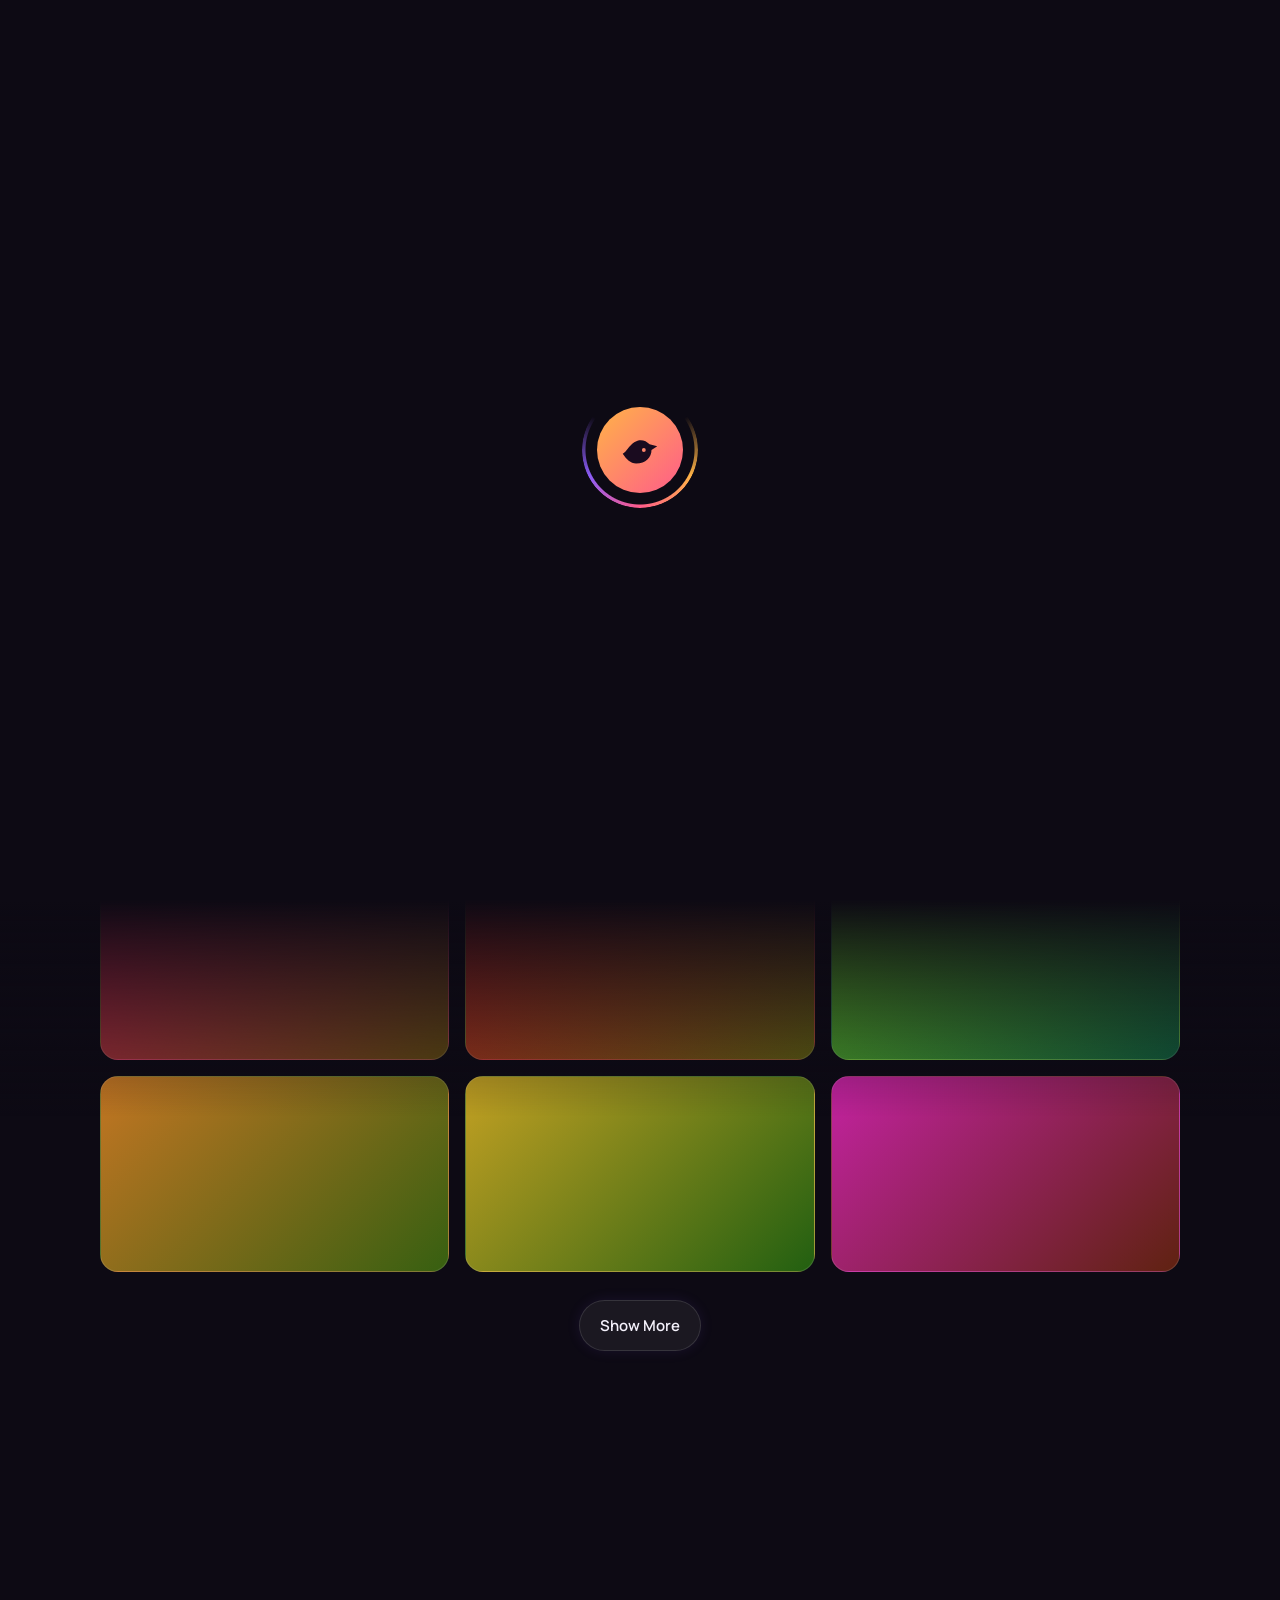
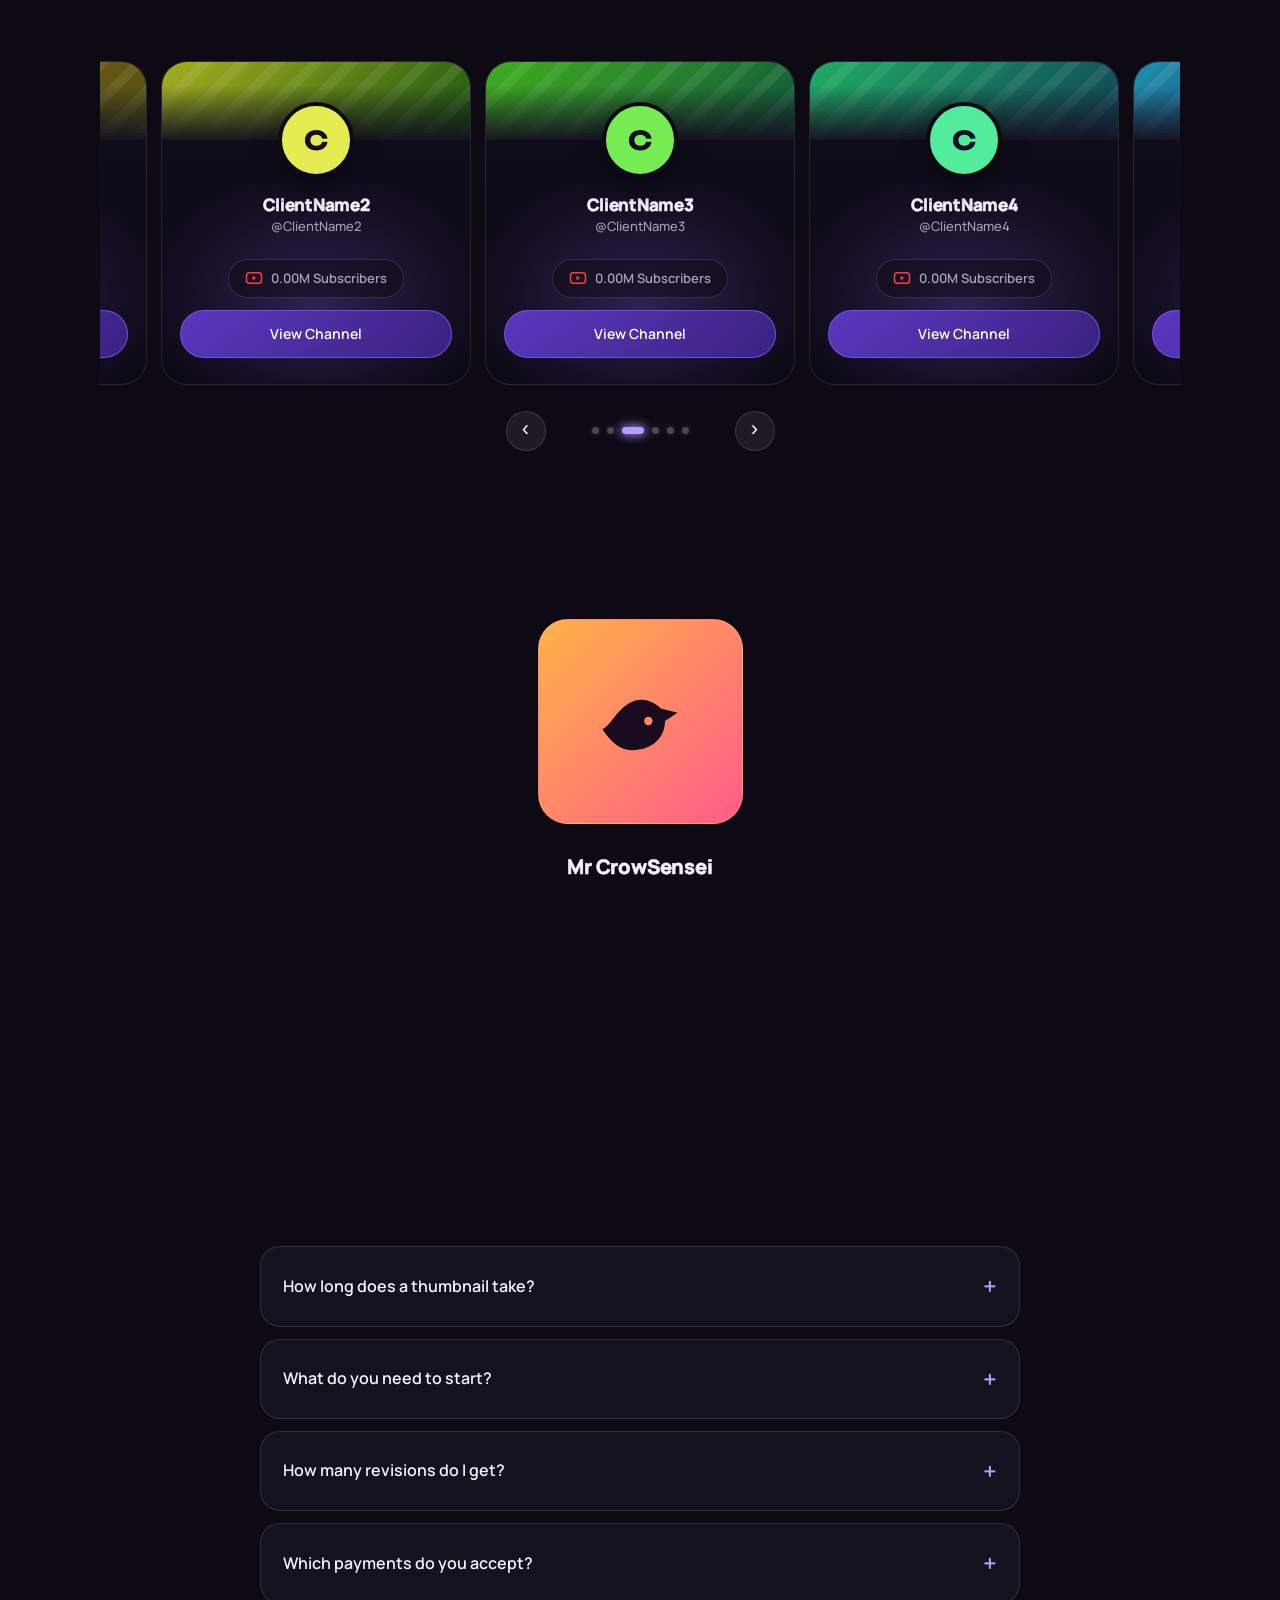
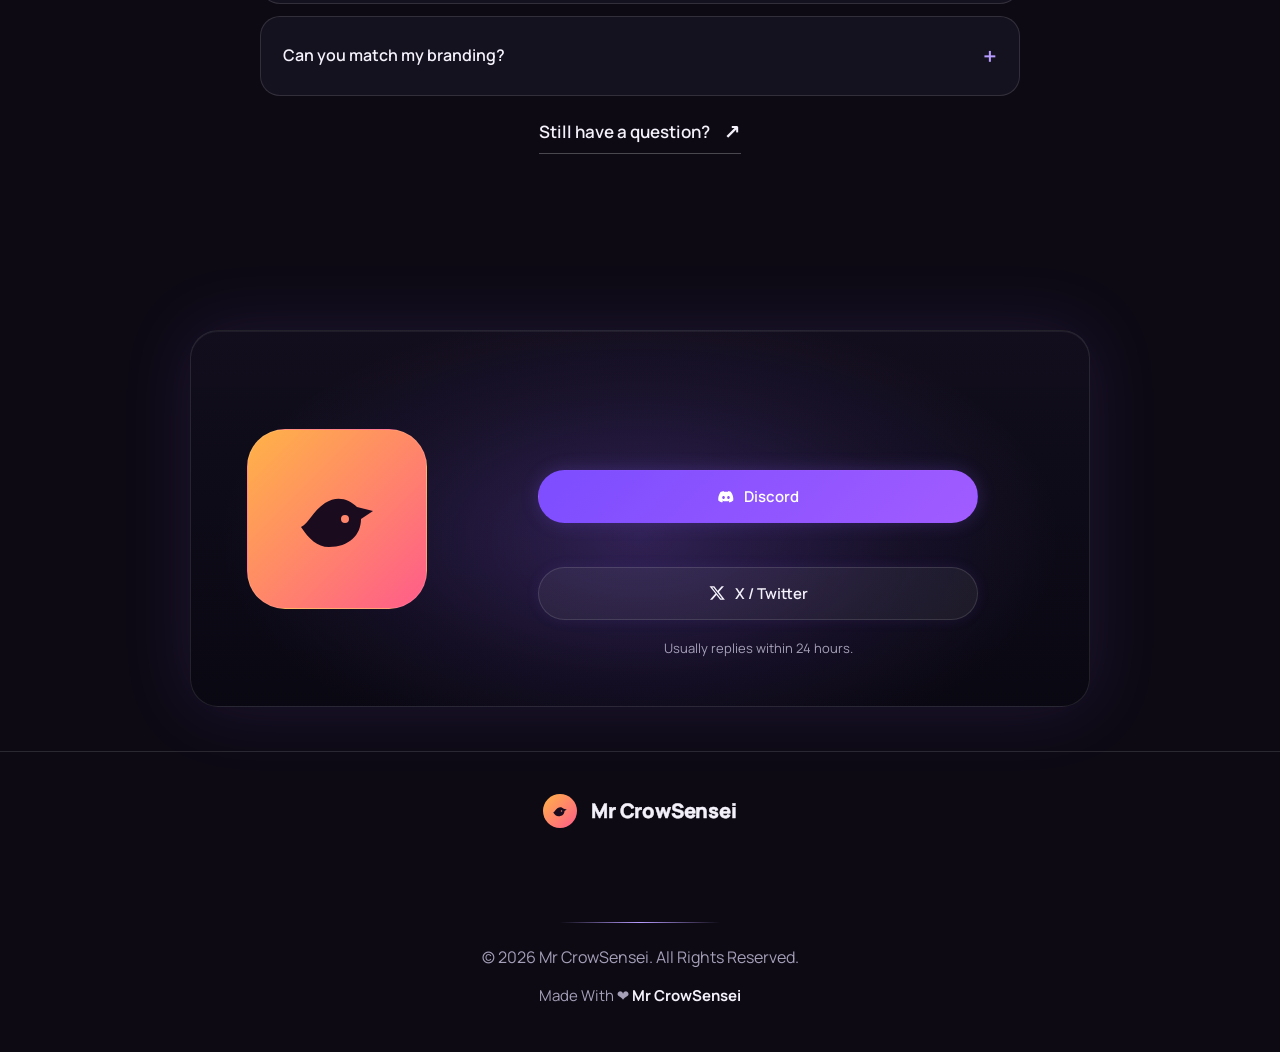
==== commit 0bf0b8a5: "Update index.html" ====
--- a/index.html
+++ b/index.html
@@ -413,6 +413,26 @@
 @keyframes tbu{from{transform:translateY(130%);opacity:0}to{transform:none;opacity:1}}
 .tbtn.bp svg{animation:tbu .6s cubic-bezier(.16,1,.3,1)}
 .hl.in .sw{animation:dim1 2.8s .6s both}.hl.in .sw::after{animation:ln1 2.8s .6s both}.hl.in .nw{animation:pop1 2.8s .6s both}
+/* v20 */
+[data-a=tag]::before,[data-a=tag]::after{transform:none}
+#cts .or::before,#cts .or::after{width:clamp(56px,9vw,100px);height:2px;border-radius:2px;transform:none}
+.cc{box-shadow:none;contain:layout paint}
+.cc.sel,.cc.hv{box-shadow:none;transform:scale(1.04)}
+@media(hover:hover){.cc:hover{transform:scale(1.04)}}
+.btn::after,.cv::after,.cta::after,.mcta::after{background:linear-gradient(105deg,transparent,rgba(255,255,255,.09),transparent)}
+.btn,.cta,.mcta,.cv,.cnb,.burger,.menu a,.links a,.stq,.logo,.ft-top{transition:transform .16s ease,background .2s,color .2s,border-color .2s,box-shadow .2s}
+.btn:active,.cta:active,.mcta:active,.cv:active,.cnb:active,.tbtn:active,.burger:active,.menu a:active,.links a:active,.stq:active,.logo:active,.ft-top:active{transform:scale(.97)}
+.cnb{position:relative;overflow:hidden}
+.cnb::after{content:"";position:absolute;top:0;bottom:0;left:-70%;width:55%;background:linear-gradient(105deg,transparent,rgba(255,255,255,.2),transparent);opacity:0;pointer-events:none}
+.cnb.sh::after{animation:shn2 .7s ease}
+@keyframes shn2{0%{left:-70%;opacity:1}100%{left:130%;opacity:1}}
+.ab .btn{opacity:0}
+.ab.in .btn{animation:none;opacity:0}
+.ab p.in~.btn{opacity:1;animation:abtn 1.1s cubic-bezier(.16,1,.3,1) 1.3s both}
+/* v23: lighter theme switch, buttons stay on one line */
+.vt *:not(.tbtn):not(.tbtn *),.vt *::before,.vt *::after{animation-play-state:paused!important}
+.btns{flex-wrap:nowrap}
+.btns .btn{padding:14px clamp(14px,4.5vw,20px);font-size:clamp(13px,4vw,15px)}
 </style>
 </head>
 <body class="ld">
@@ -552,8 +572,9 @@
 (function(){var car=$('tk'),dots=$('cdots'),n=CLS.length,one=CLS.map(ccard).join(''),reps=Math.max(3,Math.ceil(3600/(n*254)));car.innerHTML=new Array(reps+1).join(one);
  dots.innerHTML=CLS.map(function(c,i){return '<span data-i="'+i+'"></span>'}).join('');
  var kids=car.children,chips=dots.children,RMc=matchMedia('(prefers-reduced-motion:reduce)').matches,pos=0,dir=1,user=false,hover=false,inView=true,exp=null,idle=null,glide=null,dn=false,mvd=false,sx=0,sl=0,curI=-1,selIdx=null,last=performance.now();
- function Wd(){return kids[n].offsetLeft-kids[0].offsetLeft}
- function cL(i){var k=kids[i];return k.offsetLeft+k.offsetWidth/2-car.clientWidth/2}
+ var C=[],W=0;function calc(){C.length=0;for(var i=0;i<kids.length;i++)C.push(kids[i].offsetLeft+kids[i].offsetWidth/2-car.clientWidth/2);W=kids[n].offsetLeft-kids[0].offsetLeft}calc();addEventListener('load',calc);
+ function Wd(){return W}
+ function cL(i){return C[i]}
  function put(v){pos=v;exp=v;car.scrollLeft=v}
  function sel(i){selIdx=i;var o=car.querySelectorAll('.sel');for(var q=0;q<o.length;q++)if(o[q]!==kids[i])o[q].classList.remove('sel');if(i!=null&&kids[i])kids[i].classList.add('sel')}
  function wrap(){var m=cL(n),w=Wd();if(pos<m-w/2){put(pos+w);if(selIdx!=null)sel(selIdx+n)}else if(pos>m+w/2){put(pos-w);if(selIdx!=null)sel(selIdx-n)}}
@@ -577,7 +598,7 @@
  $('cpv').onclick=function(){var b=Math.max(0,near()-1);sel(b);to(b,550)};
  dots.onclick=function(e){var i=e.target.dataset.i;if(i==null)return;var idx=pickIdx(+i);sel(idx);to(idx,600)};
  new IntersectionObserver(function(en){inView=en[0].isIntersecting},{threshold:0}).observe(car);
- addEventListener('resize',function(){put(cL(n+near()%n))});
+ addEventListener('resize',function(){calc();put(cL(n+near()%n))});
  put(cL(n));act();
  (function lp(t){var dt=Math.min(.05,(t-last)/1000);last=t;if(glide)glide(t);else{if(!user&&!hover&&inView&&!RMc&&FX.autoScroll)put(pos+dir*46*[.6,1,1.7][FX.speed-1]*dt);wrap()}requestAnimationFrame(lp)})(performance.now())})();
 (function(){var cur=null,tm=null;function off(){if(cur){cur.classList.remove('hv');cur=null}}
@@ -593,7 +614,7 @@
 bg.onclick=function(){tog(!mn.classList.contains('on'))};
 mn.onclick=function(e){if(e.target.closest('a'))tog(false)};
 var SECS=['home','work','clients','about','faq','contact'].map($);
-function spy(){var y=scrollY+innerHeight*.4,cur='home';SECS.forEach(function(s){if(s&&s.offsetTop<=y)cur=s.id});if(innerHeight+scrollY>=document.documentElement.scrollHeight-6)cur=SECS[SECS.length-1].id;document.querySelectorAll('.links a,.menu a:not(.mcta)').forEach(function(a){a.classList.toggle('act',a.getAttribute('href')==='#'+cur)});if(window.mvInd)mvInd();if(window.mvMenu)mvMenu()}
+function spy(){var y=scrollY,vh=innerHeight,cur='home';SECS.forEach(function(s,i){if(!s)return;var line=(i===SECS.length-1)?y+120:y+vh*.5;if(s.offsetTop<=line)cur=s.id});if(y<80)cur='home';if(vh+y>=document.documentElement.scrollHeight-60)cur=SECS[SECS.length-1].id;document.querySelectorAll('.links a,.menu a:not(.mcta)').forEach(function(a){a.classList.toggle('act',a.getAttribute('href')==='#'+cur)});if(window.mvInd)mvInd();if(window.mvMenu)mvMenu()}
 var spq=0;addEventListener('scroll',function(){if(!spq){spq=1;requestAnimationFrame(function(){spq=0;spy()})}},{passive:true});spy();
 /* stats count-up + blur-in fade (once per element, every visit) */
 function countUp(){document.querySelectorAll('.stats b').forEach(function(el,i){var n=parseFloat(el.dataset.n),s=el.dataset.s||'',t0=performance.now(),d=2000+i*300;(function f(t){var k=Math.min(1,(t-t0)/d),e=1-Math.pow(1-k,3);el.textContent=Math.round(n*e)+s;if(k<1)requestAnimationFrame(f)})(t0)})}
@@ -626,6 +647,8 @@
  for(var i=0;i<N;i++)P.push({x:Math.random(),y:Math.random(),r:.5+Math.random()*1.1,s:.008+Math.random()*.02,w:Math.random()*6.28,a:.15+Math.random()*.3});
  var pl=performance.now();(function fr(t){if(window.__pz){pl=t;requestAnimationFrame(fr);return}var dt=Math.min(.05,(t-pl)/1000);pl=t;cx.clearRect(0,0,PW,PH);for(var i=0;i<N;i++){var p=P[i];p.y-=p.s*dt;if(p.y<-.02){p.y=1.02;p.x=Math.random()}cx.fillStyle='rgba('+PR+','+p.a*(.6+.4*Math.sin(t/900+p.w))+')';cx.beginPath();cx.arc(p.x*PW,p.y*PH,p.r*DP,0,6.283);cx.fill()}requestAnimationFrame(fr)})(pl)}
 splitAll();
+/* arrow shine on click */
+document.addEventListener('click',function(e){var b=e.target.closest('.cnb');if(b){b.classList.remove('sh');void b.offsetWidth;b.classList.add('sh');setTimeout(function(){b.classList.remove('sh')},800)}});
 /* nav pill + still-have-a-question pop */
 var NIND=null;function mvInd(){var lk=document.querySelector('.links');if(!lk)return;if(!NIND){NIND=document.createElement('span');NIND.className='ind';lk.insertBefore(NIND,lk.firstChild)}var a=lk.querySelector('a.act');if(!a||!a.offsetWidth){NIND.style.opacity=0;return}NIND.style.width=a.offsetWidth+'px';NIND.style.transform='translateX('+a.offsetLeft+'px)';NIND.style.opacity=1}
 addEventListener('resize',mvInd);setTimeout(mvInd,600);
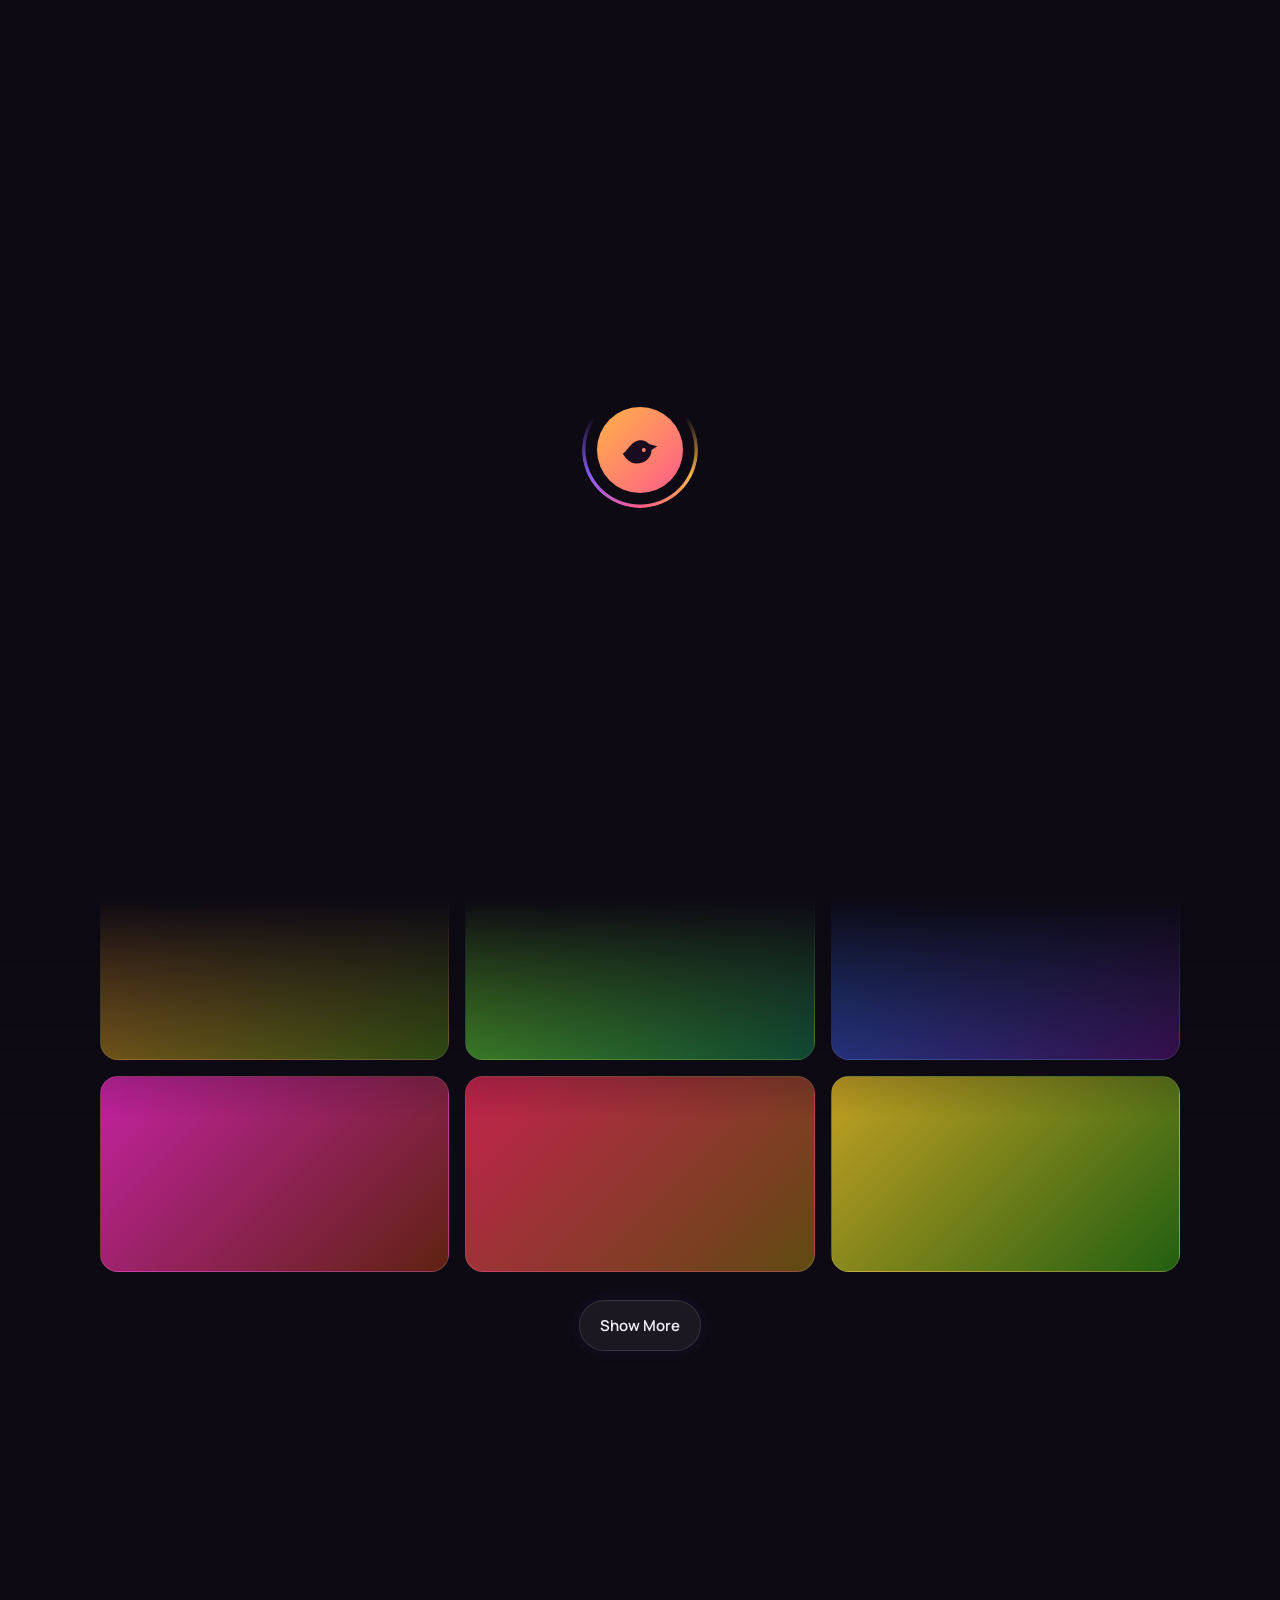
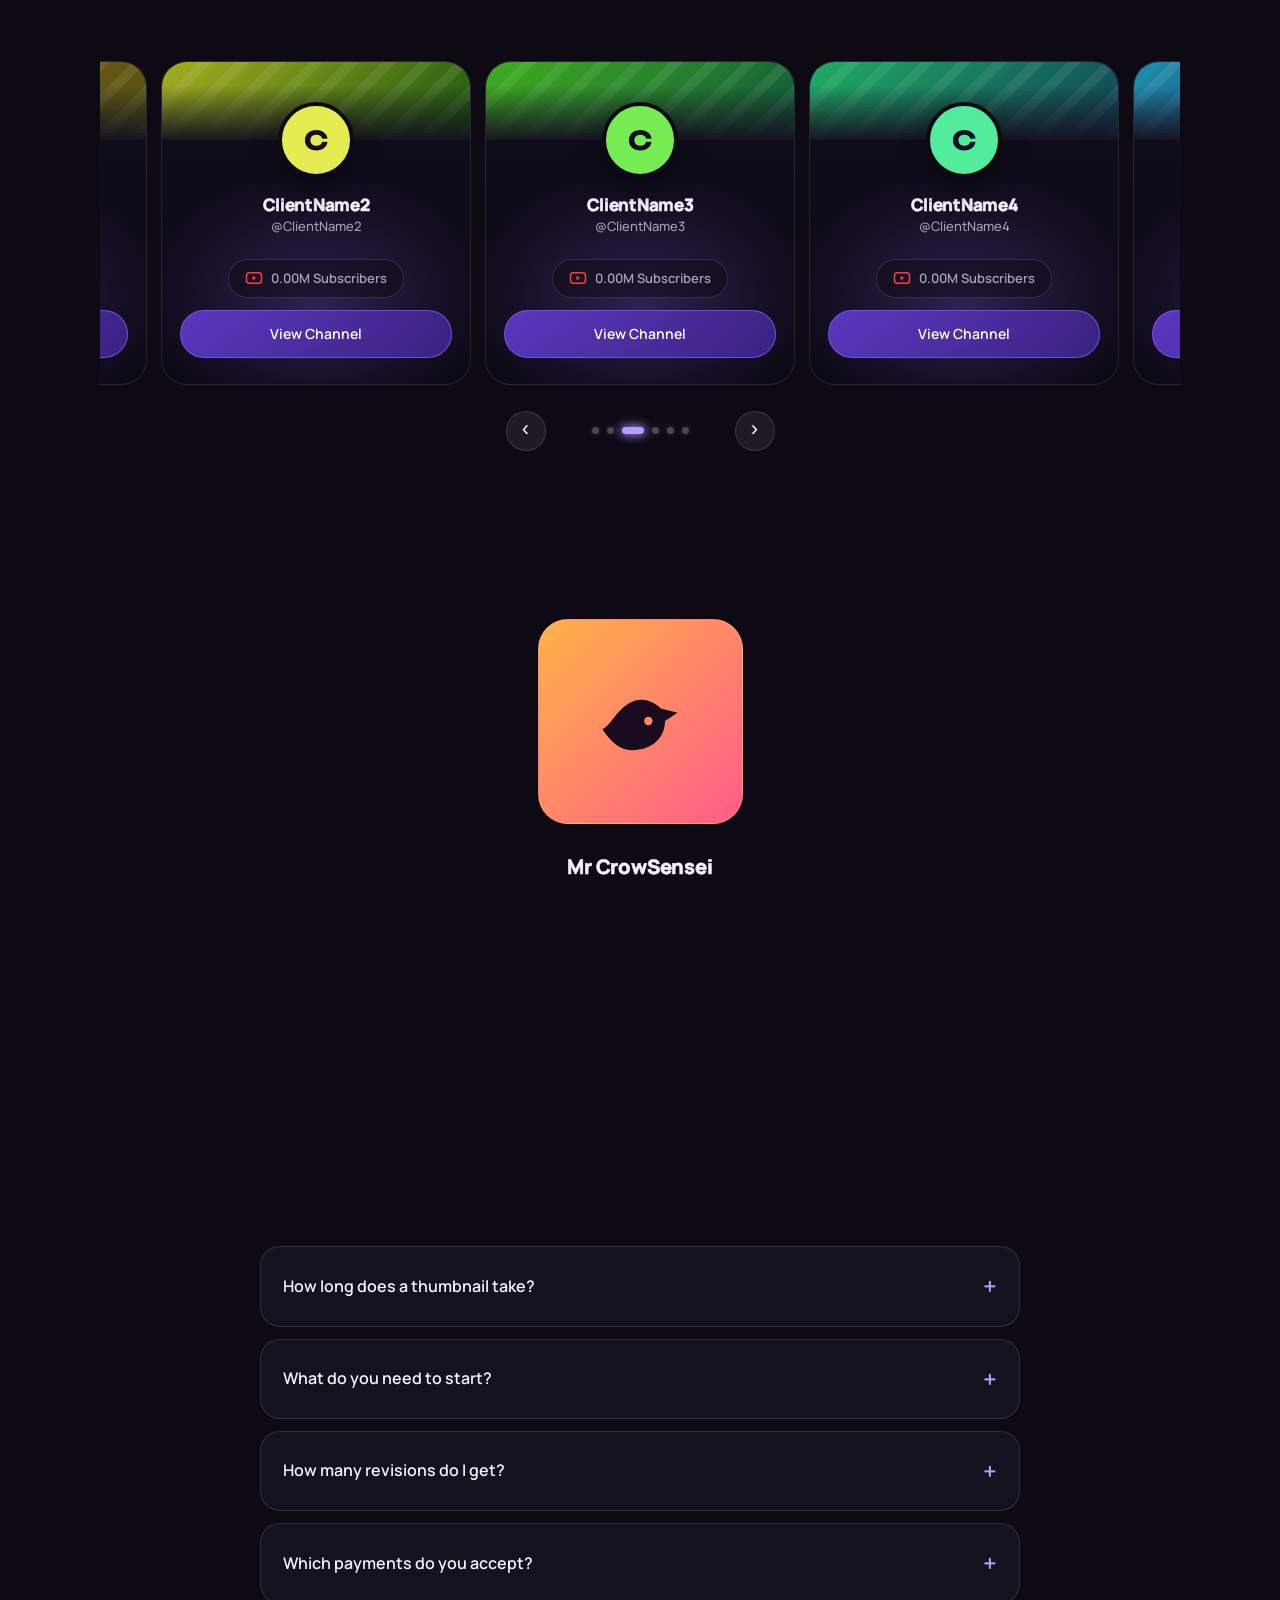
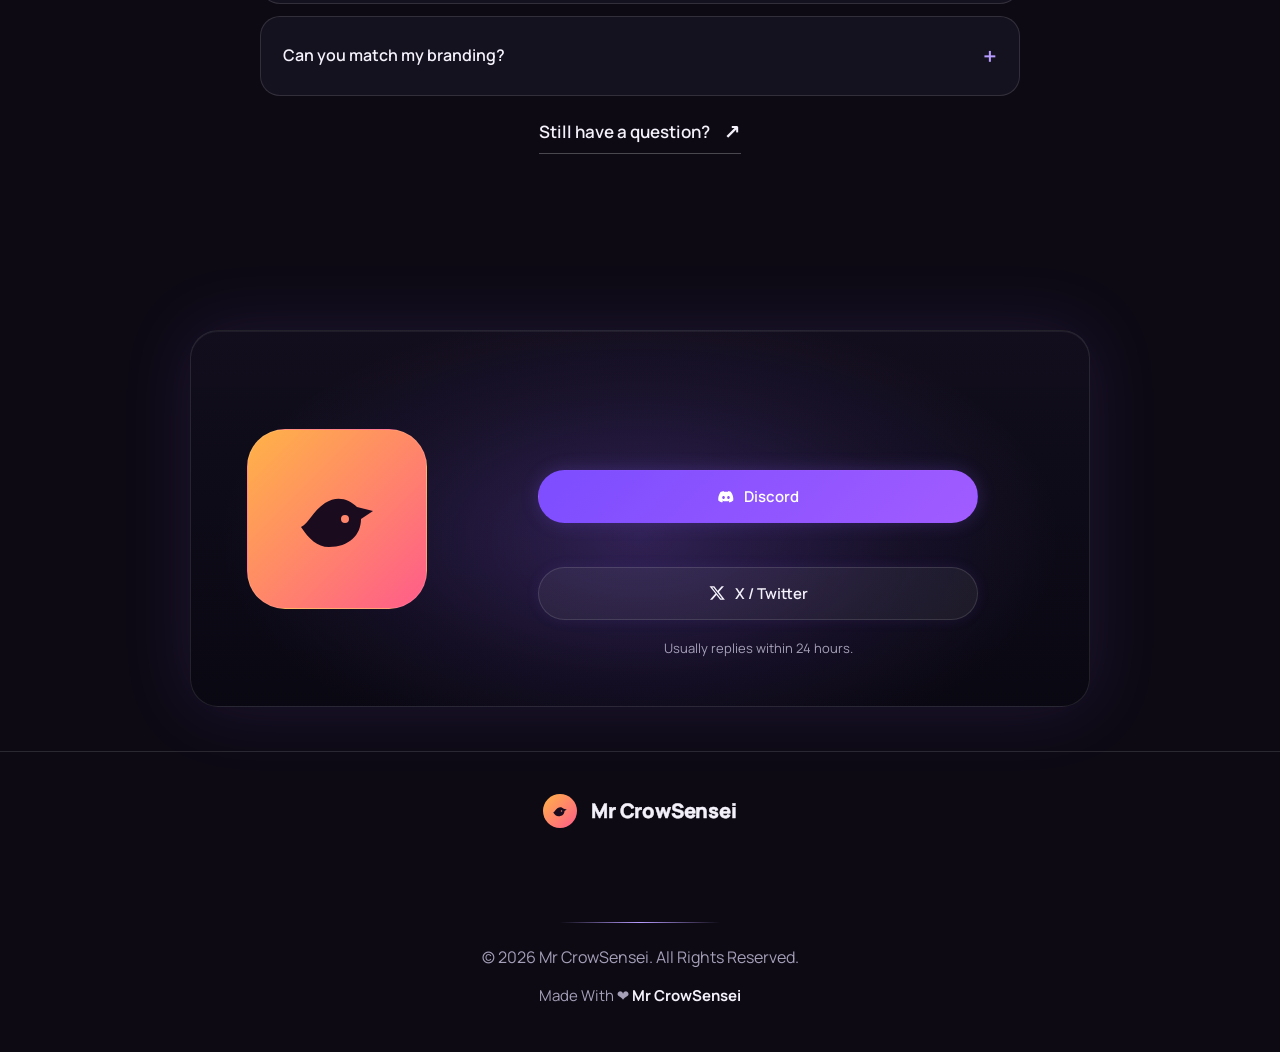
==== commit 45e0184f: "Update index.html" ====
--- a/index.html
+++ b/index.html
@@ -433,6 +433,9 @@
 .vt *:not(.tbtn):not(.tbtn *),.vt *::before,.vt *::after{animation-play-state:paused!important}
 .btns{flex-wrap:nowrap}
 .btns .btn{padding:14px clamp(14px,4.5vw,20px);font-size:clamp(13px,4vw,15px)}
+/* v24: underline selection (no box), slower thumbnail pop */
+.links .ind{top:auto;bottom:3px;height:2px;border-radius:2px;background:linear-gradient(90deg,var(--a),var(--p),var(--vl))}
+.th.pop{animation:thp .9s cubic-bezier(.16,1,.3,1) both}
 </style>
 </head>
 <body class="ld">
@@ -528,7 +531,16 @@
 $('bn').innerHTML=ORD.map(function(k,idx){var h=(k*47+250)%360;return '<div class="th'+(idx>5?' hide':'')+'" data-t="Thumbnail '+(k<10?'0':'')+k+'" style="background:linear-gradient(135deg,hsl('+h+' 70% 45%),hsl('+((h+60)%360)+' 70% 22%))"></div>'}).join('');
 var TOT=ORD.length,PS=6,shown=PS;
 function applyTh(from){document.querySelectorAll('#bn .th').forEach(function(t,i){t.classList.toggle('hide',i>=shown);if(from!=null&&i>=from&&i<shown){t.classList.add('pop');setTimeout(function(){t.classList.remove('pop')},800)}});var b=$('sm');b.style.display=TOT<=PS?'none':'';b.textContent=shown>=TOT?'Show Less':'Show More'}
-$('sm').onclick=function(e){e.preventDefault();if(shown>=TOT){shown=PS;applyTh();$('work').scrollIntoView({behavior:'smooth'})}else{var f=shown;shown=Math.min(TOT,shown+PS);applyTh(f)}};
+var busy=false;
+$('sm').onclick=function(e){e.preventDefault();if(busy)return;var bn=$('bn'),items=[].slice.call(bn.querySelectorAll('.th')),start=bn.getBoundingClientRect().height,rm=matchMedia('(prefers-reduced-motion:reduce)').matches;
+ if(shown<TOT){var f=shown;shown=Math.min(TOT,shown+PS);applyTh(f);if(rm)return;var end=bn.getBoundingClientRect().height;items.slice(f,shown).forEach(function(t,i){t.style.animationDelay=(i*90)+'ms'});busy=true;bn.style.overflow='hidden';
+  bn.animate({height:[start+'px',end+'px']},{duration:800,easing:'cubic-bezier(.16,1,.3,1)'}).onfinish=function(){bn.style.overflow='';busy=false;items.forEach(function(t){t.style.animationDelay=''})}}
+ else{var old=shown,leaving=items.slice(PS,old);shown=PS;leaving.forEach(function(t){t.classList.add('hide')});var end2=bn.getBoundingClientRect().height;leaving.forEach(function(t){t.classList.remove('hide')});
+  if(rm){applyTh();$('work').scrollIntoView({behavior:'smooth'});return}
+  busy=true;bn.style.overflow='hidden';$('sm').textContent='Show More';
+  leaving.slice().reverse().forEach(function(t,i){t.animate([{opacity:1,transform:'none'},{opacity:0,transform:'scale(.94) translateY(10px)'}],{duration:450,delay:i*50,easing:'ease-in',fill:'forwards'})});
+  bn.animate({height:[start+'px',end2+'px']},{duration:800,easing:'cubic-bezier(.65,0,.35,1)'}).onfinish=function(){leaving.forEach(function(t){t.getAnimations().forEach(function(a){a.cancel()})});bn.style.overflow='';applyTh();busy=false;$('work').scrollIntoView({behavior:'smooth'})}}
+};
 applyTh();
 /* live shuffle: while FX.shuffle is ON the thumbnails glide to new positions every few seconds */
 (function(){if(!FX.live||matchMedia('(prefers-reduced-motion:reduce)').matches)return;var g=$('bn'),seen=true,hov=matchMedia('(hover:hover)').matches;
@@ -650,8 +662,8 @@
 /* arrow shine on click */
 document.addEventListener('click',function(e){var b=e.target.closest('.cnb');if(b){b.classList.remove('sh');void b.offsetWidth;b.classList.add('sh');setTimeout(function(){b.classList.remove('sh')},800)}});
 /* nav pill + still-have-a-question pop */
-var NIND=null;function mvInd(){var lk=document.querySelector('.links');if(!lk)return;if(!NIND){NIND=document.createElement('span');NIND.className='ind';lk.insertBefore(NIND,lk.firstChild)}var a=lk.querySelector('a.act');if(!a||!a.offsetWidth){NIND.style.opacity=0;return}NIND.style.width=a.offsetWidth+'px';NIND.style.transform='translateX('+a.offsetLeft+'px)';NIND.style.opacity=1}
-addEventListener('resize',mvInd);setTimeout(mvInd,600);
+var NIND=null;function mvInd(){var lk=document.querySelector('.links');if(!lk)return;if(!NIND){NIND=document.createElement('span');NIND.className='ind';lk.insertBefore(NIND,lk.firstChild)}var a=lk.querySelector('a.act');if(!a||!a.offsetWidth){NIND.style.opacity=0;return}NIND.style.width=Math.max(0,a.offsetWidth-28)+'px';NIND.style.transform='translateX('+(a.offsetLeft+14)+'px)';NIND.style.opacity=1}
+addEventListener('resize',mvInd);setTimeout(mvInd,600);if(document.fonts&&document.fonts.ready)document.fonts.ready.then(mvInd);
 (function(){var q=document.querySelector('.stq');if(q)q.addEventListener('click',function(){var e=this;e.classList.remove('pop');void e.offsetWidth;e.classList.add('pop');setTimeout(function(){e.classList.remove('pop')},800)})})();
 /* faq open/close animation */
 (function(){var EA='cubic-bezier(.16,1,.3,1)',DUR=450,fq=$('faq');if(!fq)return;
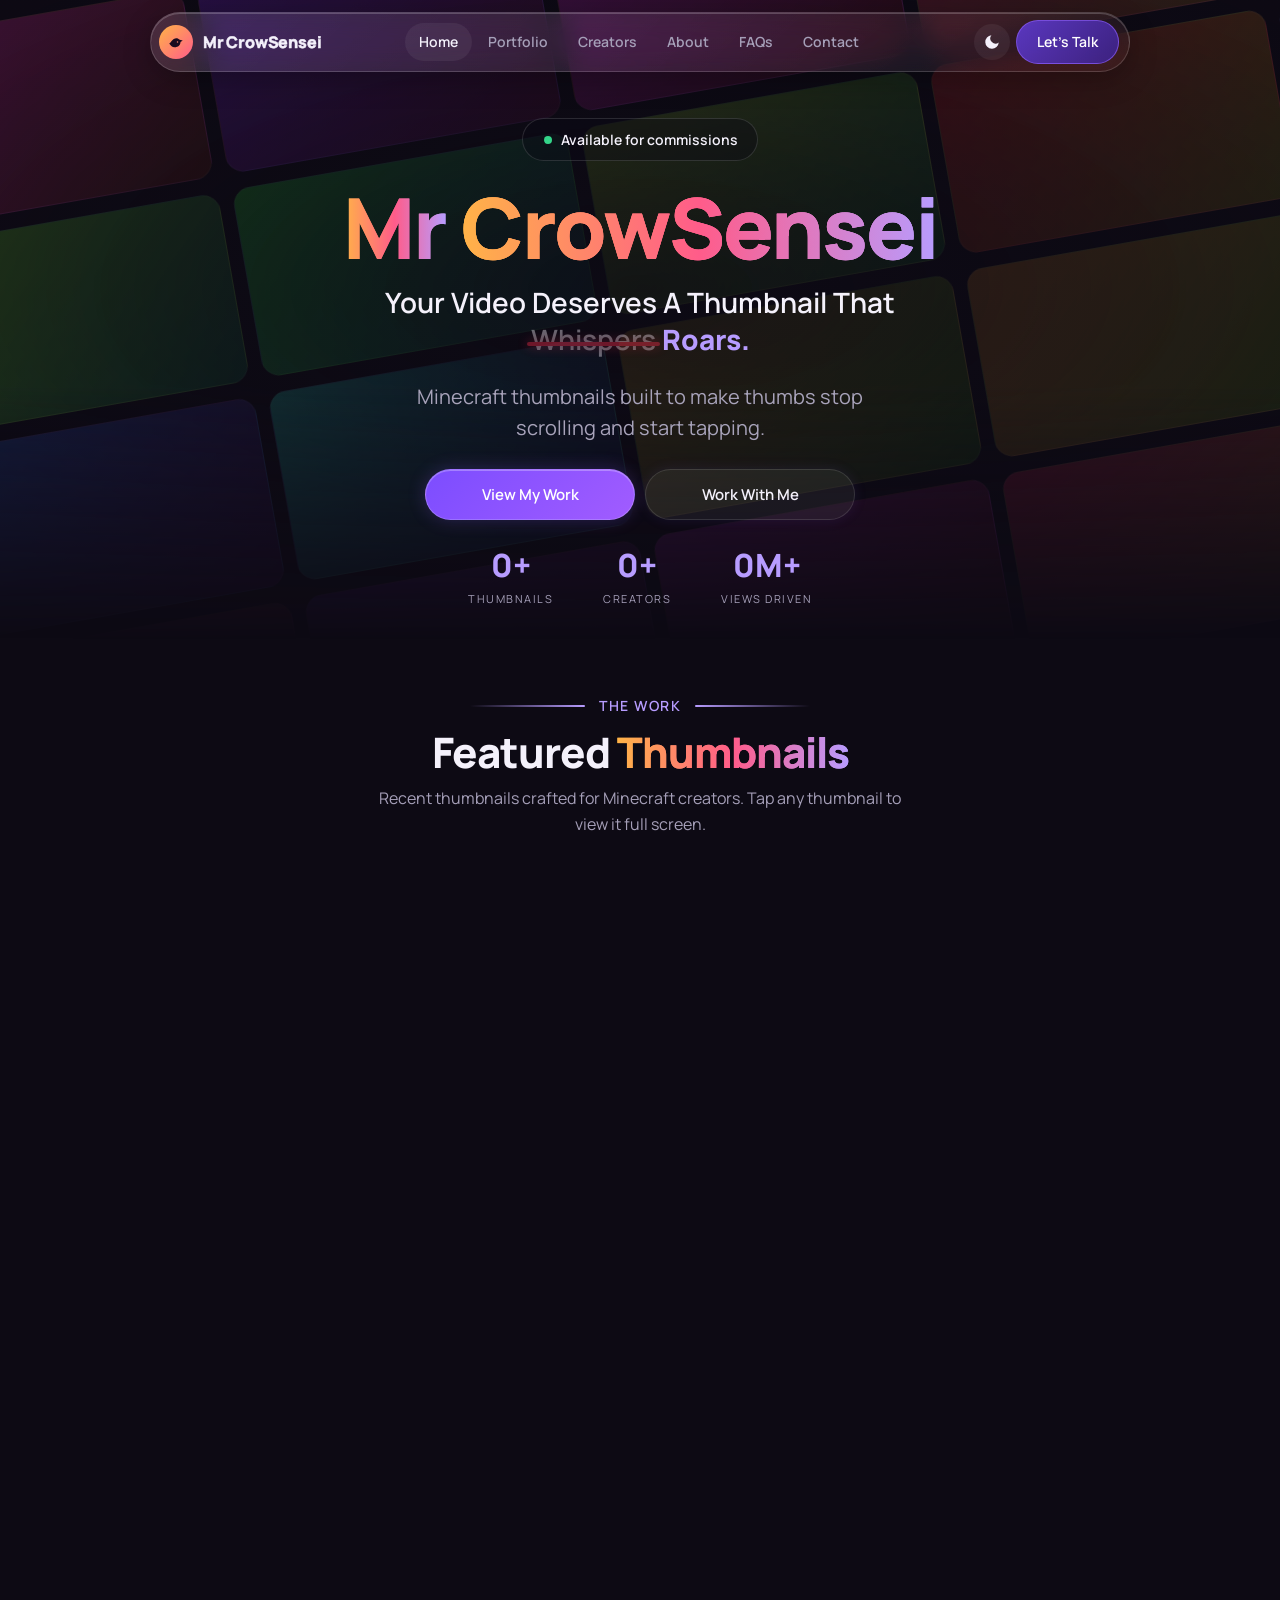
==== commit b2380da0: "Update index.html" ====
--- a/index.html
+++ b/index.html
@@ -436,6 +436,12 @@
 /* v24: underline selection (no box), slower thumbnail pop */
 .links .ind{top:auto;bottom:3px;height:2px;border-radius:2px;background:linear-gradient(90deg,var(--a),var(--p),var(--vl))}
 .th.pop{animation:thp .9s cubic-bezier(.16,1,.3,1) both}
+/* v26: one background pill behind the active link; glass outline on purple buttons */
+.links .ind{top:0;bottom:0;height:auto;border-radius:999px;background:var(--ov1)}
+.btn.p{border:1px solid rgba(255,255,255,.2);box-shadow:0 0 18px rgba(139,92,246,.24),inset 0 1px 0 rgba(255,255,255,.28)}
+/* v27: opening like the admin panel (panel slides up, bar slides in with it) */
+@keyframes navUp{from{transform:translateX(-50%) translateY(30px)}to{transform:translateX(-50%)}}
+body.opened .nav{animation:navUp 1s cubic-bezier(.16,1,.3,1) .3s both}
 </style>
 </head>
 <body class="ld">
@@ -618,7 +624,7 @@
  document.addEventListener('touchend',function(){clearTimeout(tm);tm=setTimeout(off,350)},{passive:true})})();
 /* nav: menu + active section */
 var bg=$('bg'),mn=$('mn');
-var MIND=null,MSHOWN=null;
+var MIND,MSHOWN;
 function mnTarget(){return mn.querySelector('a.act:not(.mcta)')}
 function mnPlace(a,anim){if(!MIND){MIND=document.createElement('span');MIND.className='ind';mn.insertBefore(MIND,mn.firstChild)}if(!a){MIND.style.opacity=0;return}MIND.style.transition=anim?'':'none';MIND.style.opacity=1;MIND.style.width=a.offsetWidth+'px';MIND.style.height=a.offsetHeight+'px';MIND.style.transform='translate('+a.offsetLeft+'px,'+a.offsetTop+'px)';if(!anim)void MIND.offsetWidth}
 function mvMenu(){var a=mnTarget();if(!a)return;if(mn.classList.contains('on')){mnPlace(a,true);MSHOWN=a}else if(!MSHOWN){mnPlace(a,false);MSHOWN=a}}
@@ -662,7 +668,7 @@
 /* arrow shine on click */
 document.addEventListener('click',function(e){var b=e.target.closest('.cnb');if(b){b.classList.remove('sh');void b.offsetWidth;b.classList.add('sh');setTimeout(function(){b.classList.remove('sh')},800)}});
 /* nav pill + still-have-a-question pop */
-var NIND=null;function mvInd(){var lk=document.querySelector('.links');if(!lk)return;if(!NIND){NIND=document.createElement('span');NIND.className='ind';lk.insertBefore(NIND,lk.firstChild)}var a=lk.querySelector('a.act');if(!a||!a.offsetWidth){NIND.style.opacity=0;return}NIND.style.width=Math.max(0,a.offsetWidth-28)+'px';NIND.style.transform='translateX('+(a.offsetLeft+14)+'px)';NIND.style.opacity=1}
+var NIND;function mvInd(){var lk=document.querySelector('.links');if(!lk)return;if(!NIND){NIND=document.createElement('span');NIND.className='ind';lk.insertBefore(NIND,lk.firstChild)}var a=lk.querySelector('a.act');if(!a||!a.offsetWidth){NIND.style.opacity=0;return}NIND.style.width=a.offsetWidth+'px';NIND.style.transform='translateX('+a.offsetLeft+'px)';NIND.style.opacity=1}
 addEventListener('resize',mvInd);setTimeout(mvInd,600);if(document.fonts&&document.fonts.ready)document.fonts.ready.then(mvInd);
 (function(){var q=document.querySelector('.stq');if(q)q.addEventListener('click',function(){var e=this;e.classList.remove('pop');void e.offsetWidth;e.classList.add('pop');setTimeout(function(){e.classList.remove('pop')},800)})})();
 /* faq open/close animation */
@@ -683,7 +689,7 @@
 fq.addEventListener('click',function(e){var s=e.target.closest('summary');if(!s)return;e.preventDefault();tg(s.parentNode)})})();
 /* loader */
 var t0=Date.now();
-function done(){setTimeout(function(){var l=$('ld');l.classList.add('out');document.body.classList.remove('ld');window.__pz=1;var hb=$('hbg');hb.classList.remove('hold');setTimeout(reveal,300);setTimeout(function(){l.remove();window.__pz=0;hb.classList.remove('off')},1450)},Math.max(0,2000-(Date.now()-t0)))}
+function done(){setTimeout(function(){var l=$('ld');l.classList.add('out');document.body.classList.add('opened');document.body.classList.remove('ld');window.__pz=1;var hb=$('hbg');hb.classList.remove('hold');setTimeout(reveal,350);setTimeout(function(){l.remove();window.__pz=0;hb.classList.remove('off');document.body.classList.remove('opened')},1800)},Math.max(0,1400-(Date.now()-t0)))}
 if(document.readyState==='complete')done();else addEventListener('load',done);
 </script>
 </body>
